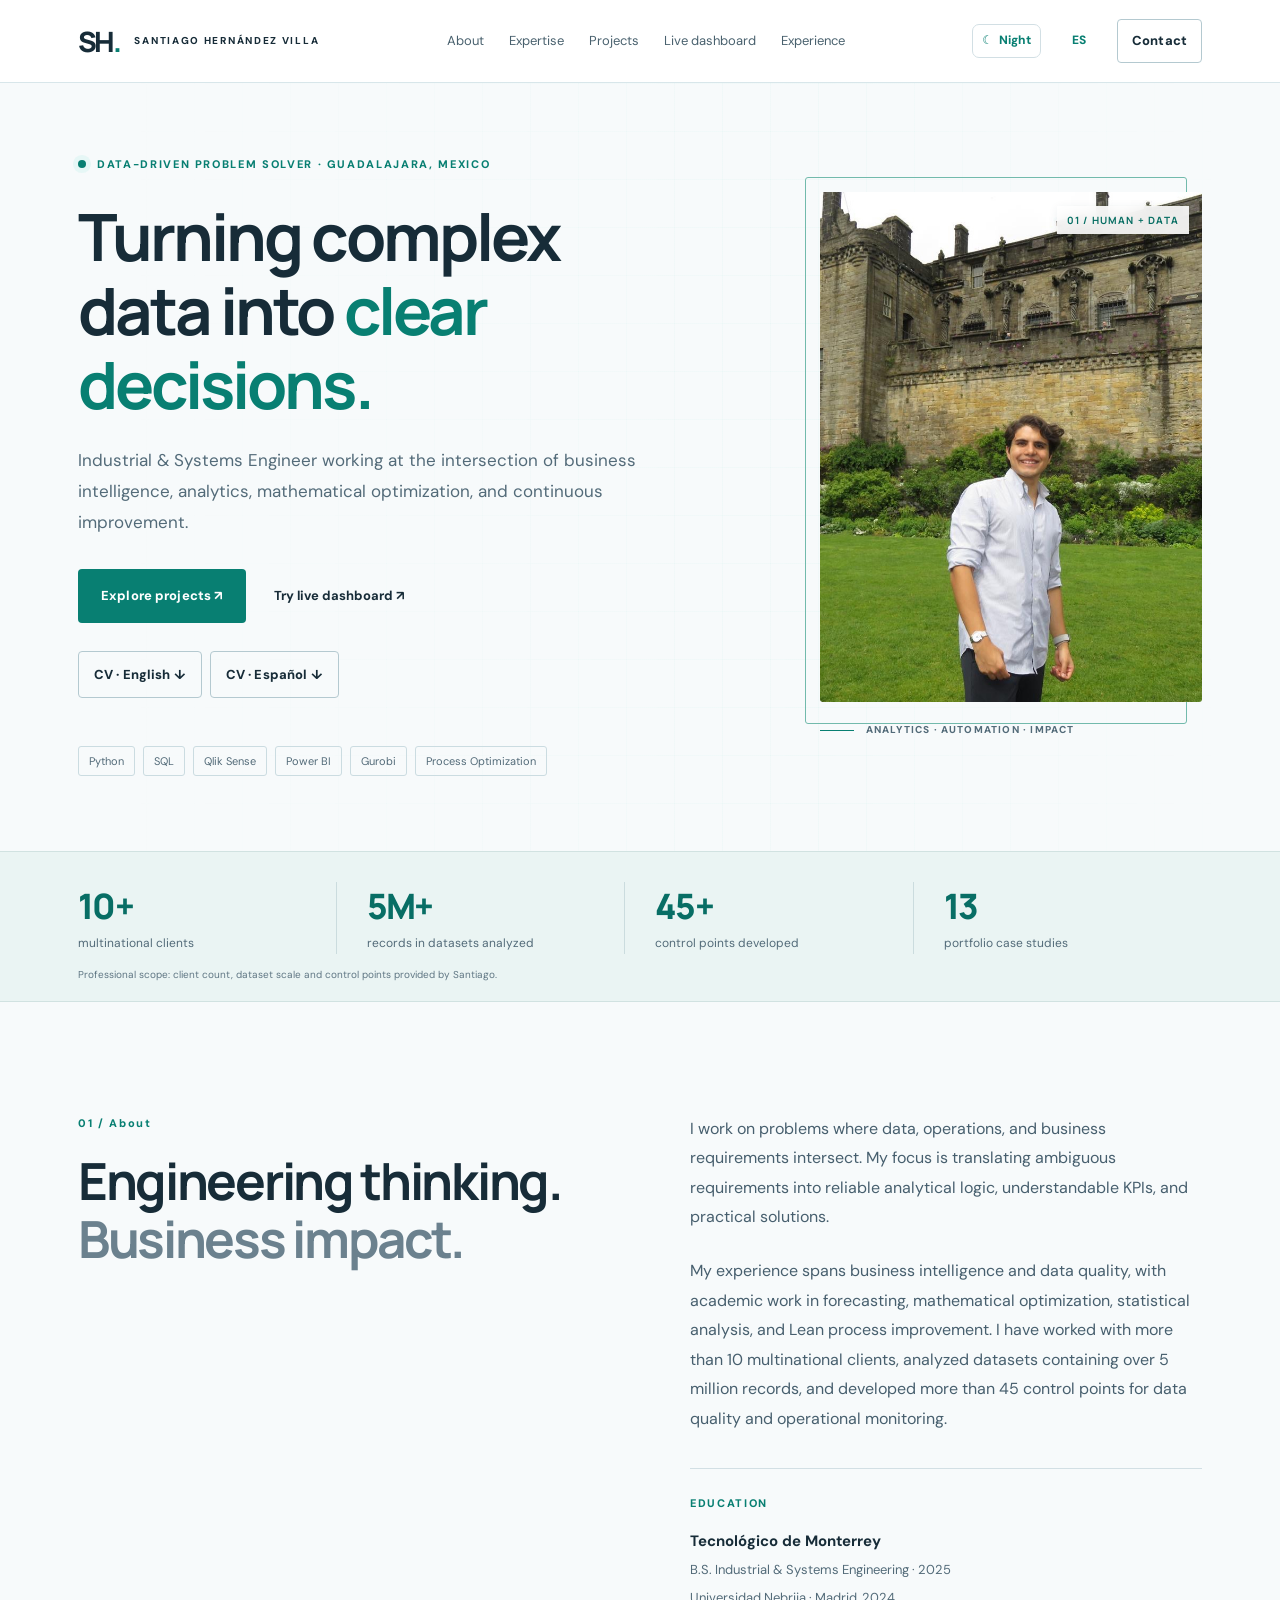
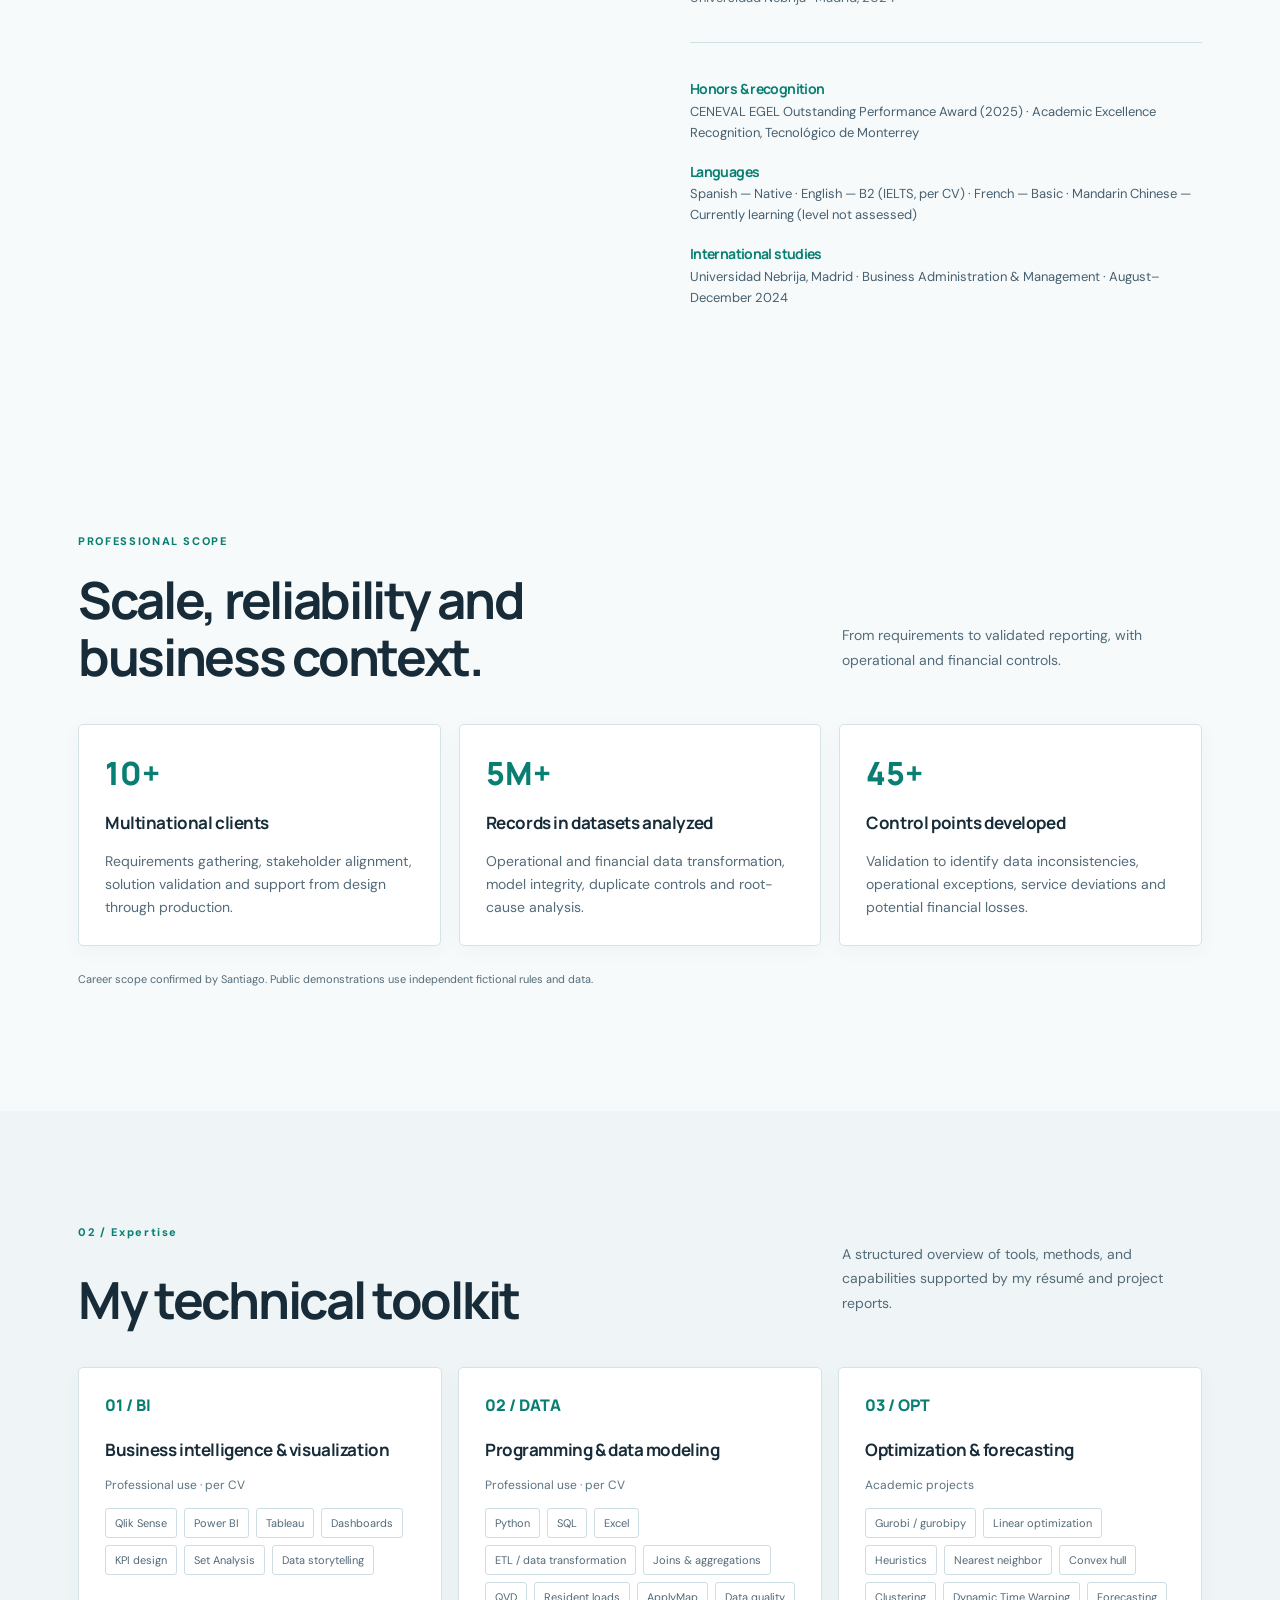
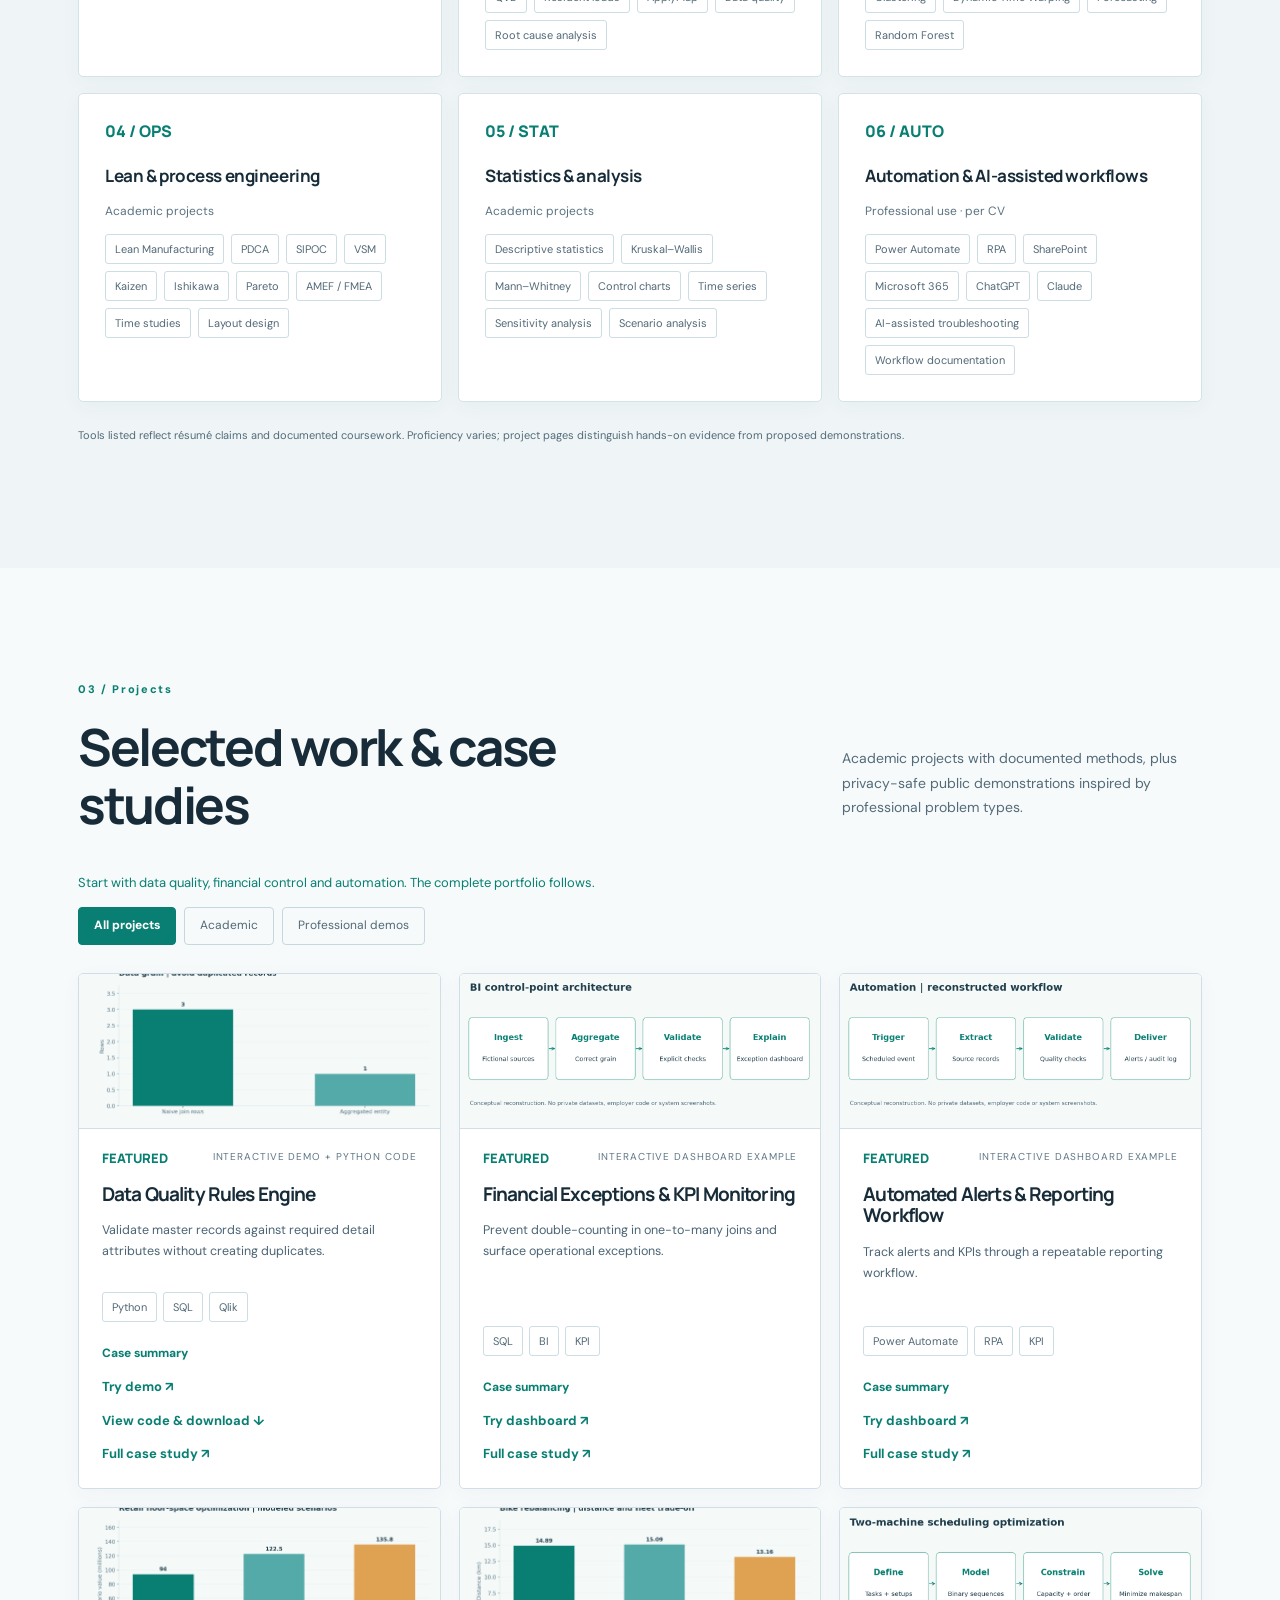
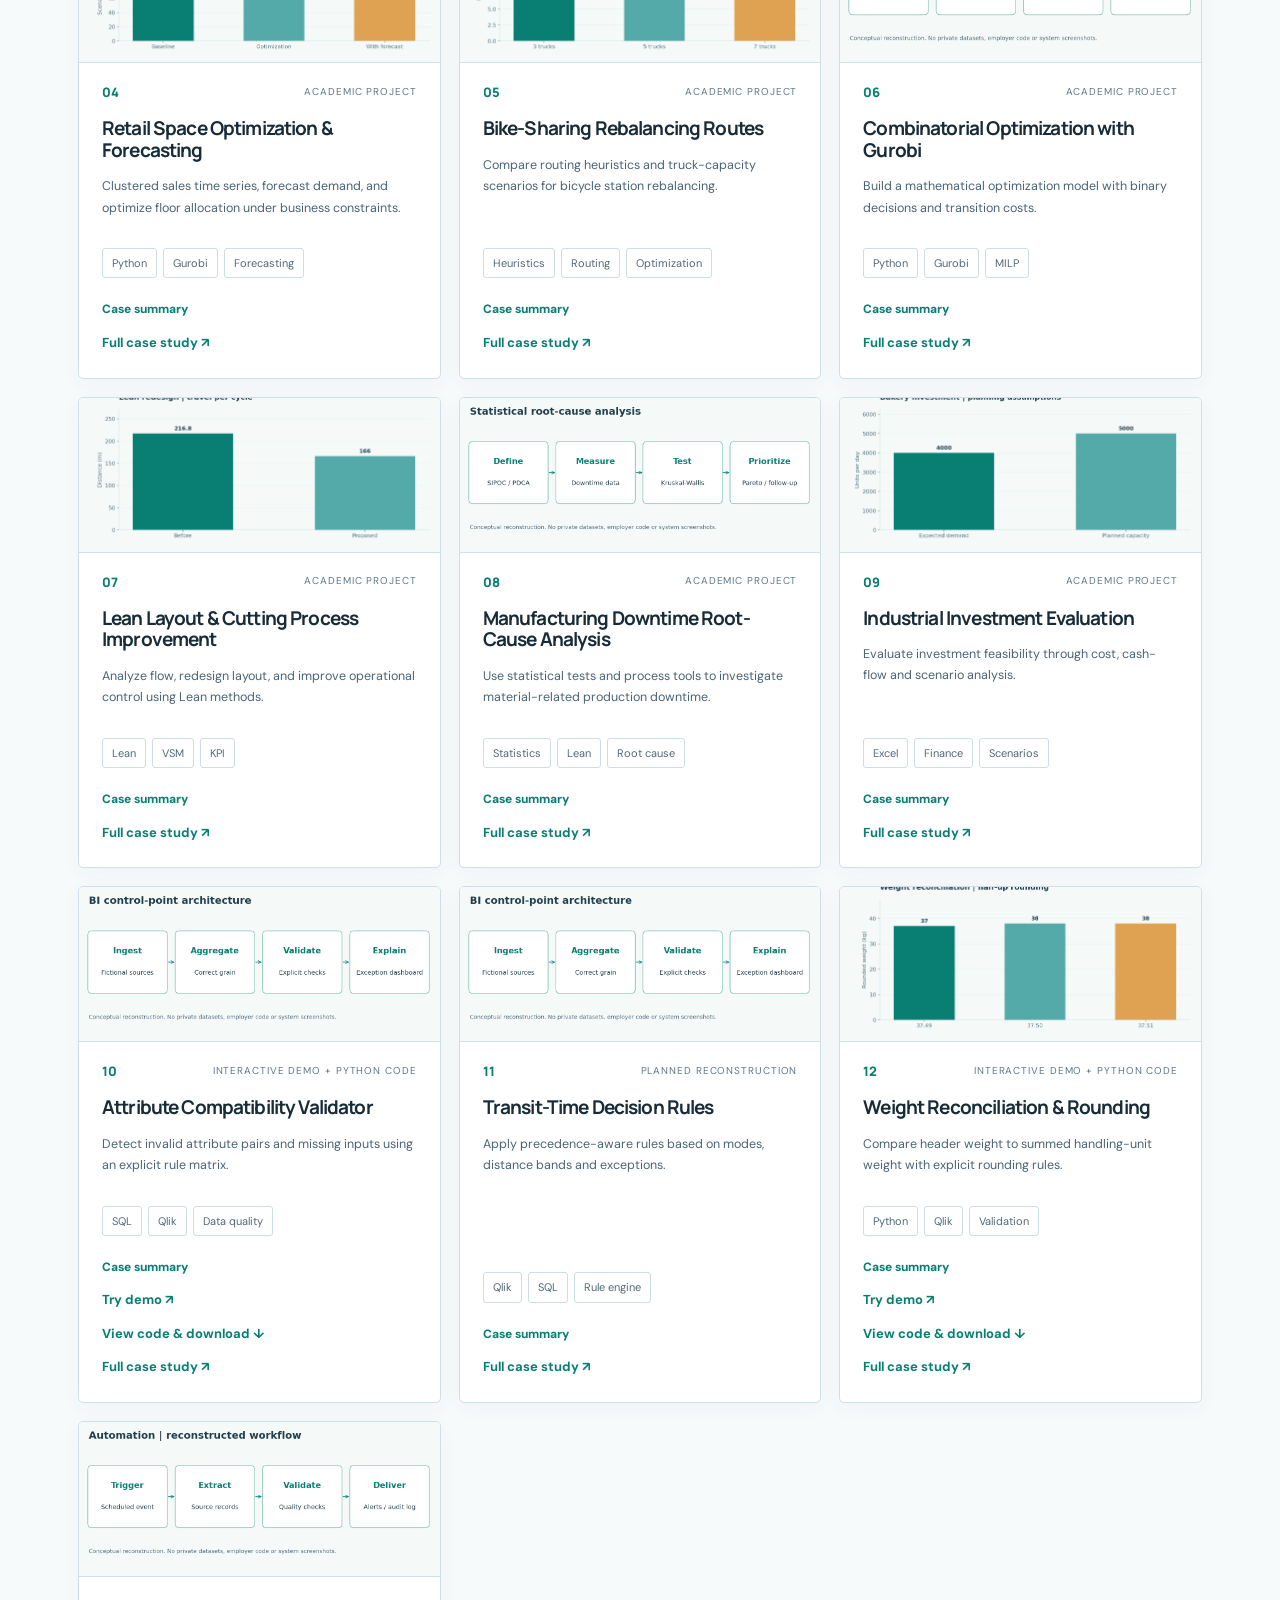
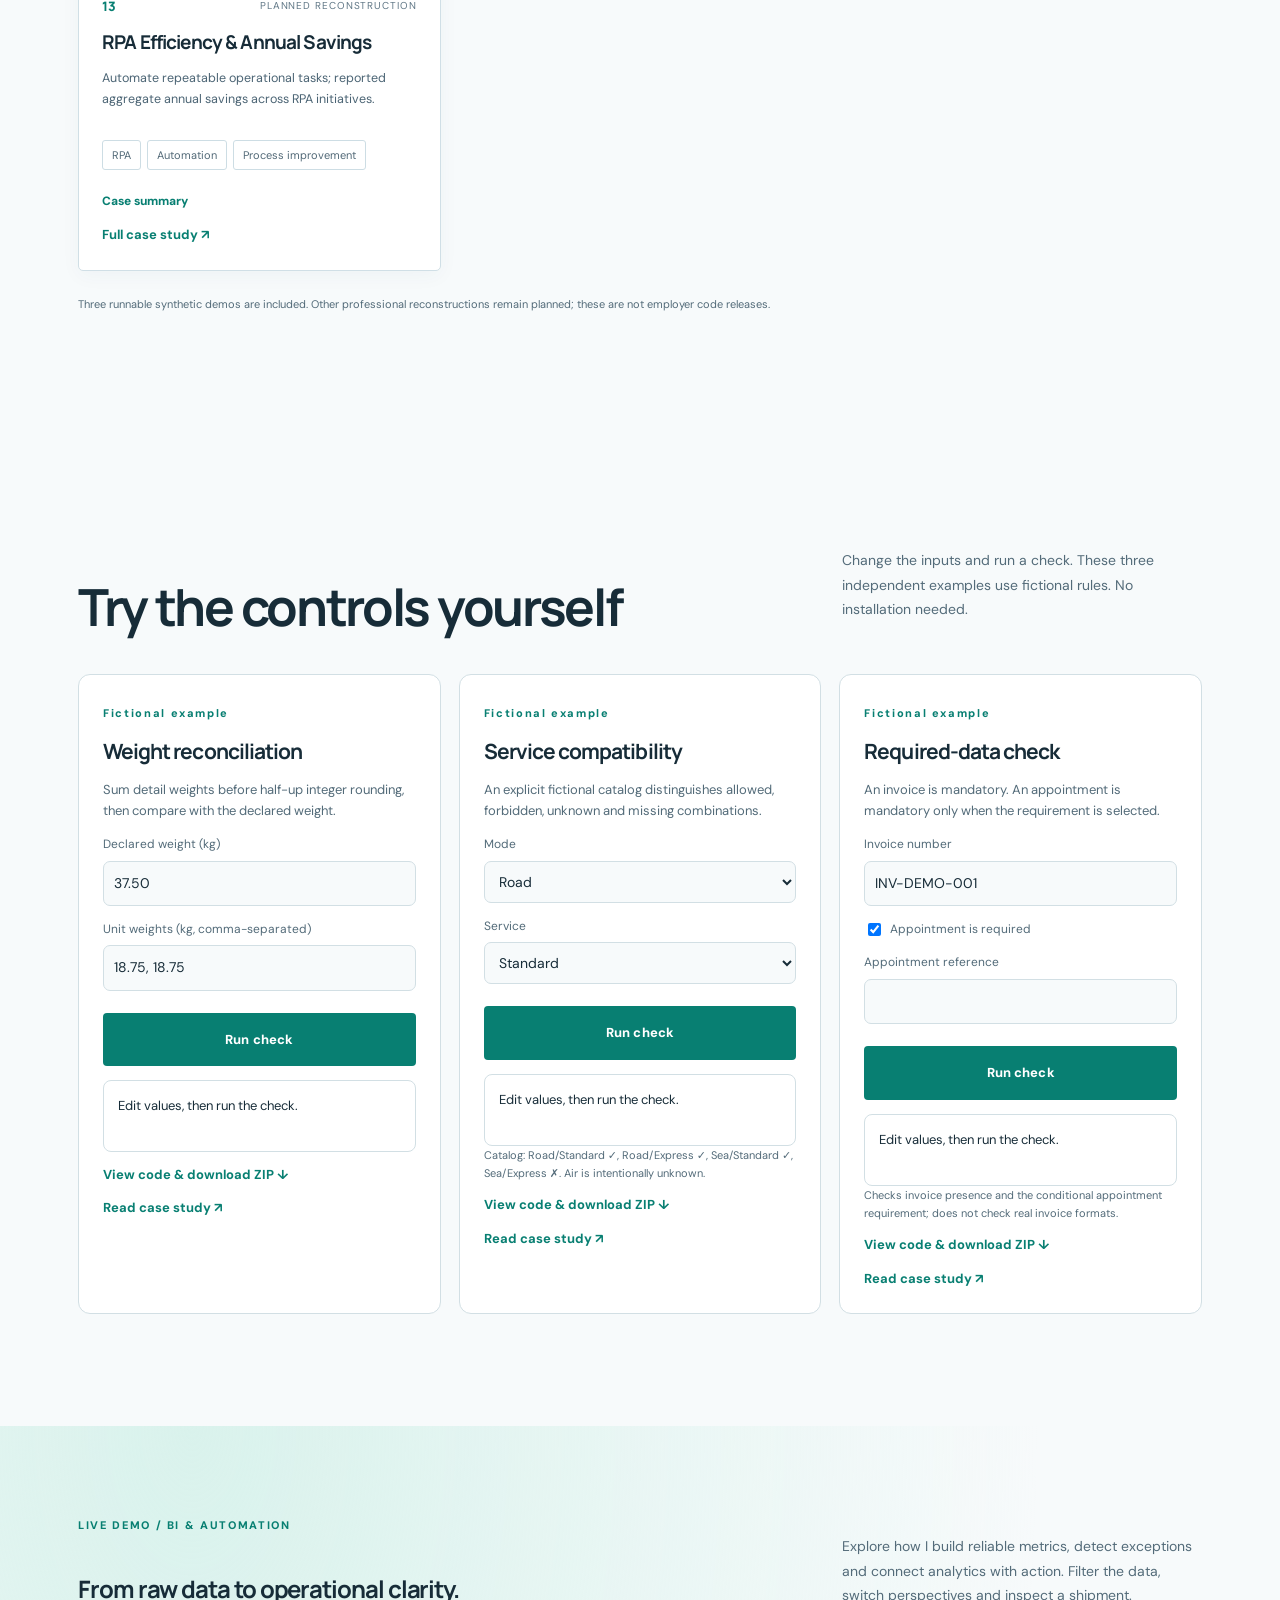
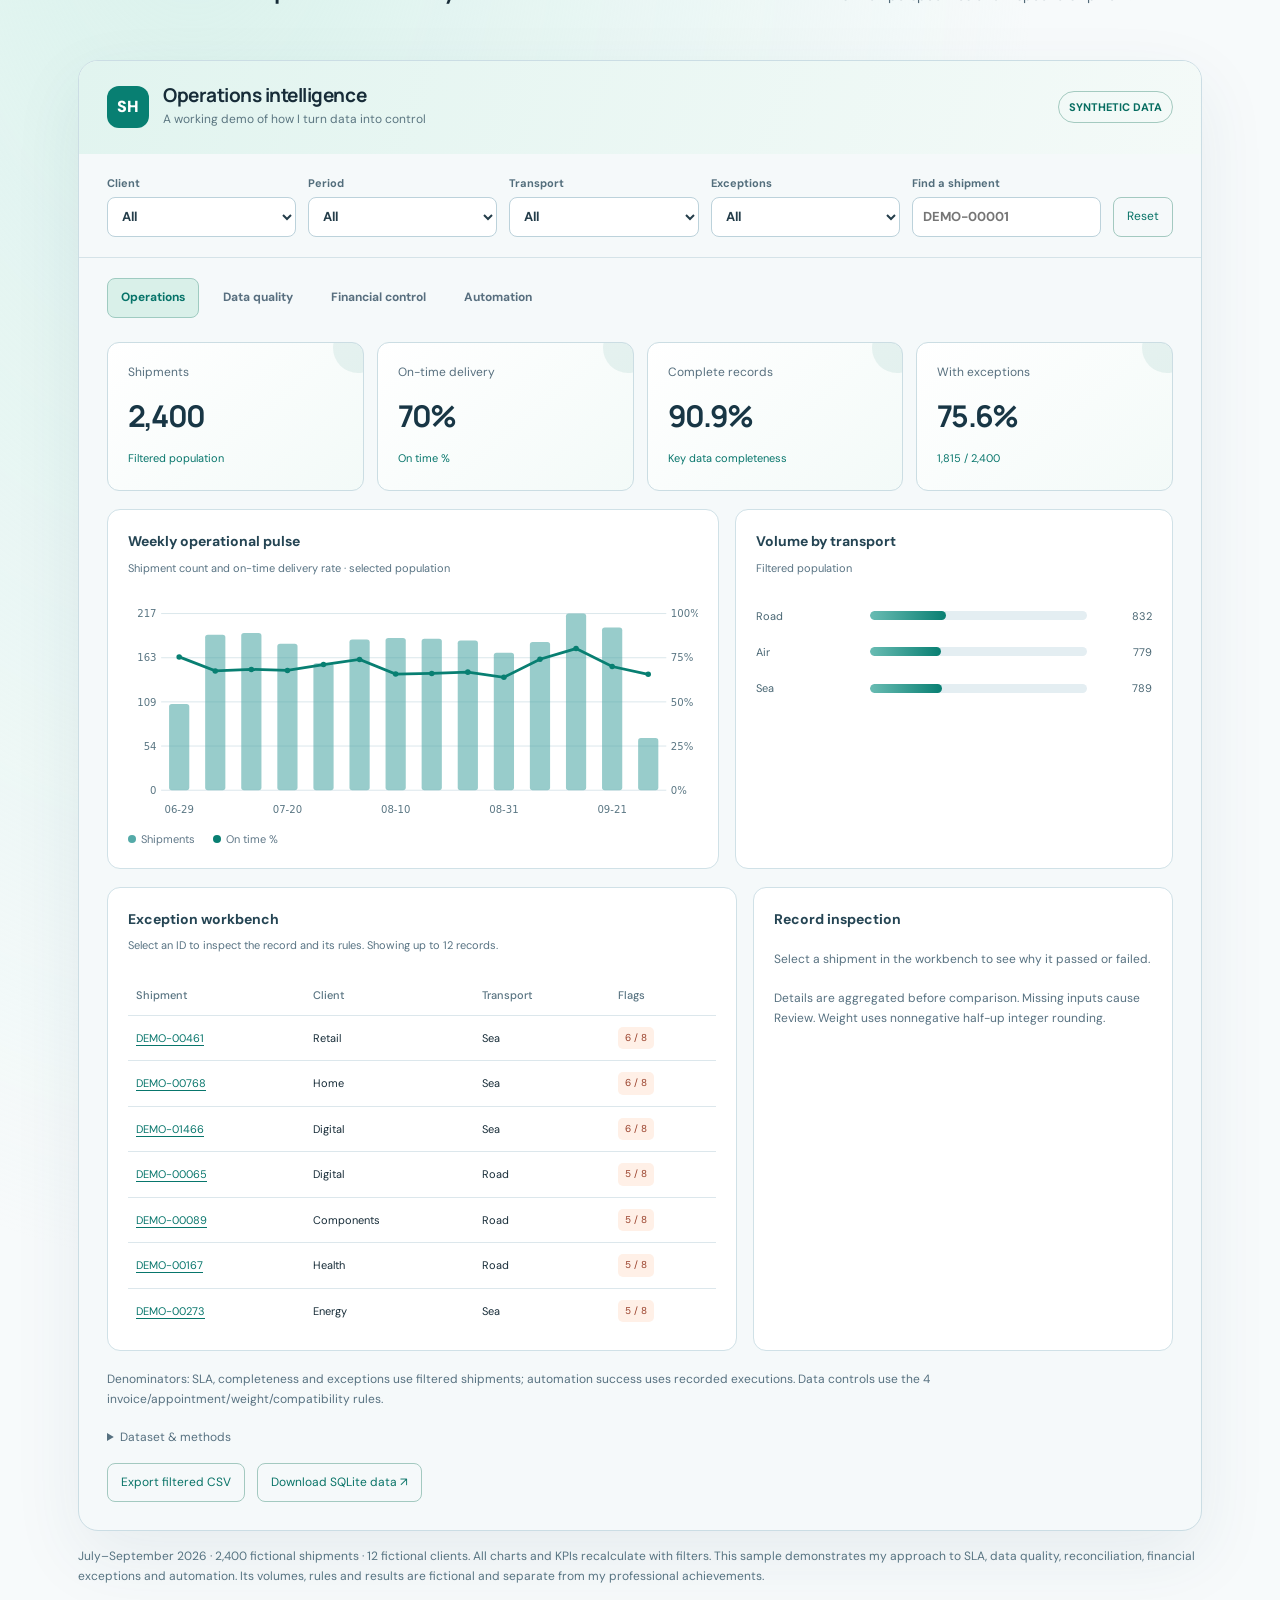
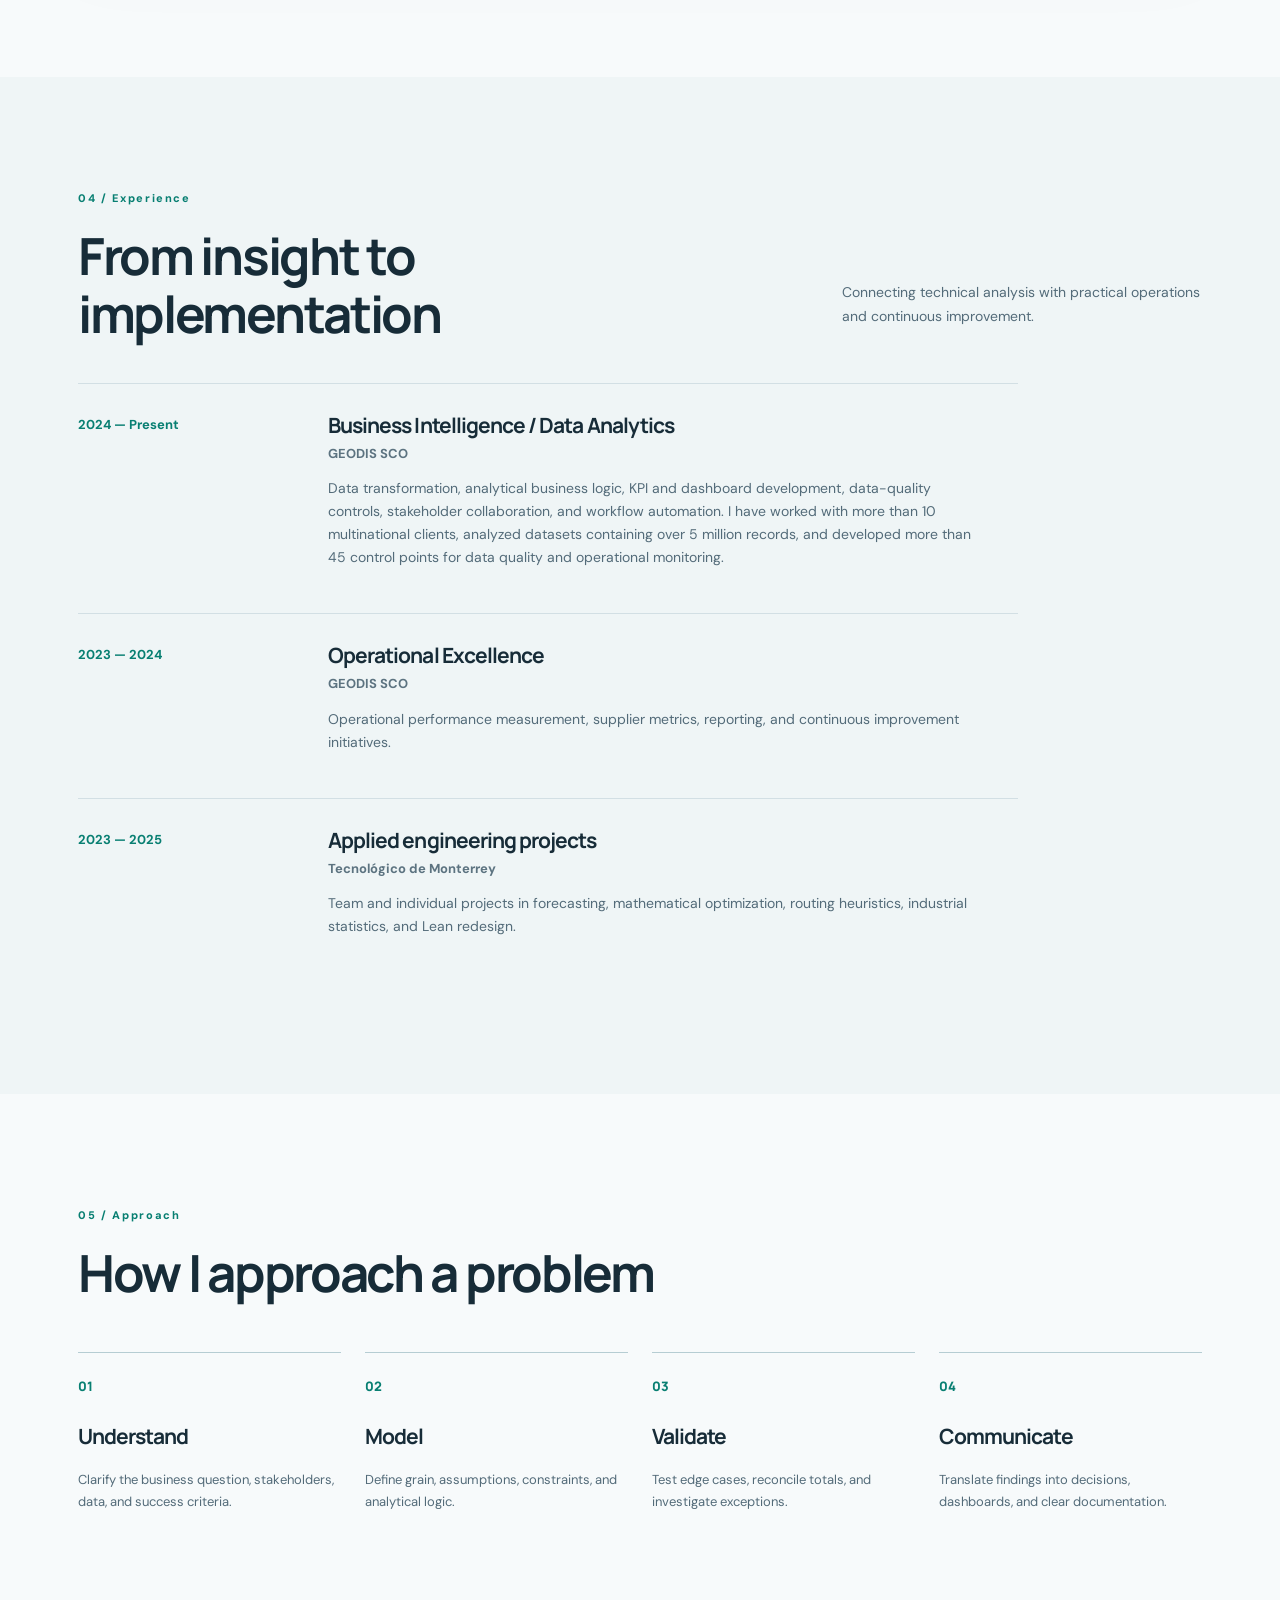
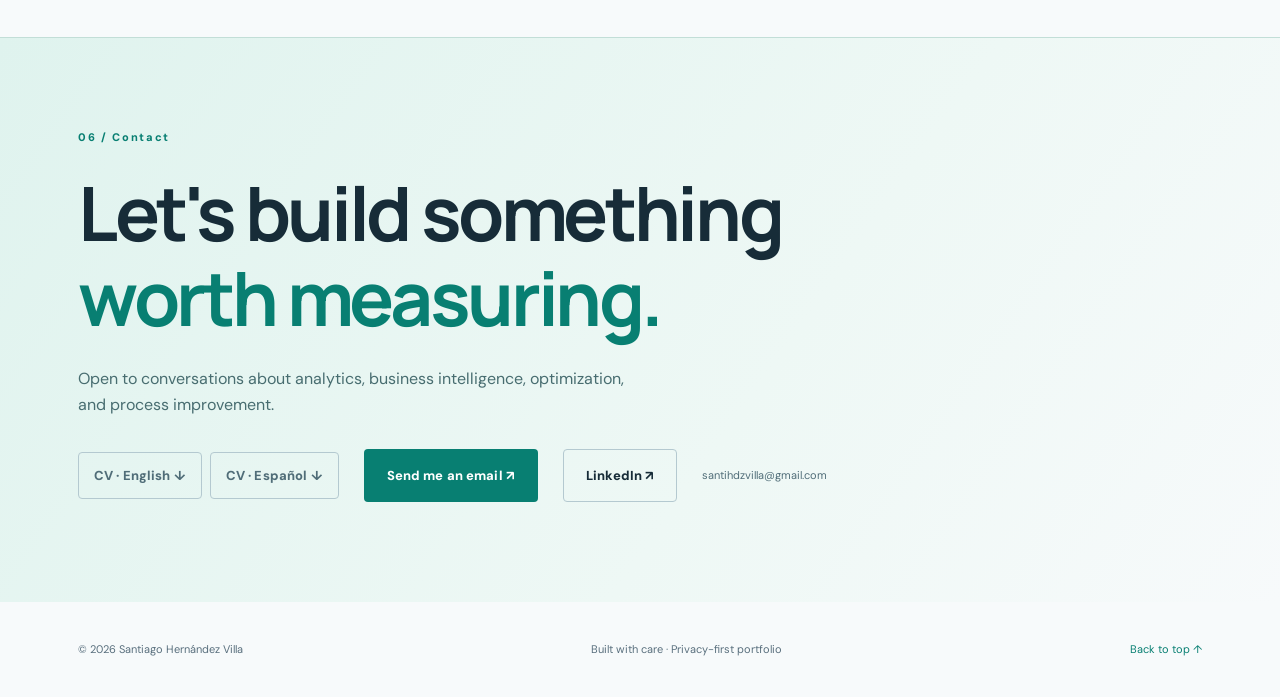
==== index.html @ d15f8f4b "Add files via upload" ====
<!doctype html>
<html lang="en">
<head>
  <meta charset="utf-8" />
  <meta name="viewport" content="width=device-width, initial-scale=1" />
  <meta name="description" content="Santiago Hernández Villa — Business Intelligence, Analytics, Optimization and Process Improvement. Selected projects and technical capabilities." />
  <meta name="theme-color" content="#f7fafb" />
  <title>Santiago Hernández Villa — Analytics & Optimization</title>
  <link rel="stylesheet" data-theme-sheet="day" href="styles.css" />
  <script defer src="case-studies.js"></script>
  <script defer src="script.js"></script><script defer src="demo-lab.js"></script>
  <link rel="stylesheet" data-theme-sheet="day" href="dashboard/dashboard.css">
  <script defer src="dashboard/data.js"></script>
  <script defer src="dashboard/dashboard.js"></script>
<link rel="stylesheet" data-theme-sheet="night" href="theme/night.css" disabled><link rel="stylesheet" data-theme-sheet="night" href="theme/dashboard-night.css" disabled><link rel="stylesheet" href="theme/theme.css"><script src="theme/theme.js"></script></head>
<body>
  <a class="skip" href="#main">Skip to content</a>
  <header class="topbar"><div class="container nav-inner">
    <a class="wordmark" href="#top" aria-label="Santiago Hernández Villa, home"><span class="monogram">SH<span class="accent">.</span></span><span class="wordmark-caption">SANTIAGO HERNÁNDEZ VILLA</span></a>
    <nav class="nav-links" aria-label="Main navigation"><a href="#about" data-i18n="navAbout">About</a><a href="#expertise" data-i18n="navExpertise">Expertise</a><a href="#projects" data-i18n="navProjects">Projects</a><a href="#dashboard" data-i18n="navDashboard">Live dashboard</a><a href="#experience" data-i18n="navExperience">Experience</a></nav>
    <div class="nav-actions"><button id="themeToggle" class="theme-btn" type="button" aria-label="Switch to night mode">☾ <span>Night</span></button><button id="langToggle" class="language-btn" type="button" aria-label="Switch language">ES</button><a class="btn btn-small btn-outline" href="#contact" data-i18n="navContact">Contact <span aria-hidden="true">↗</span></a></div>
  </div></header>
  <main id="main">
    <section id="top" class="hero container">
      <div class="hero-copy"><div class="eyebrow"><span class="live-dot"></span><span data-i18n="eyebrow">DATA-DRIVEN PROBLEM SOLVER · GUADALAJARA, MEXICO</span></div>
      <h1 data-i18n="heroTitle">Turning complex data into <em>clear decisions.</em></h1>
      <p class="hero-lede" data-i18n="heroDesc">Industrial & Systems Engineer working at the intersection of business intelligence, analytics, mathematical optimization, and continuous improvement.</p>
      <div class="hero-cta"><a href="#projects" class="btn btn-primary" data-i18n="viewProjects">Explore projects <span aria-hidden="true">↗</span></a><a href="#dashboard" class="text-link" data-i18n="tryDashboard">Try live dashboard ↗</a><span class="cv-options"><a id="cvDownload" href="assets/cv/Santiago_Hernandez_Villa_CV_EN.pdf" class="btn btn-outline" download hreflang="en">CV · English ↓</a><a id="cvDownloadEs" href="assets/cv/Santiago_Hernandez_Villa_CV_ES.pdf" class="btn btn-outline" download hreflang="es">CV · Español ↓</a></span></div>
      <div class="hero-keywords"><span>Python</span><span>SQL</span><span>Qlik Sense</span><span>Power BI</span><span>Gurobi</span><span>Process Optimization</span></div>
      </div>
      <div class="hero-photo-wrap"><div class="photo-outline"></div><img src="assets/santiago-portrait-web.jpg" alt="Original photograph of Santiago Hernández Villa in front of a historic stone castle" class="hero-photo" width="720" height="960" /><div class="photo-caption"><span class="caption-line"></span><span data-i18n="photoCaption">ANALYTICS · AUTOMATION · IMPACT</span></div></div>
    </section>
    <section class="metrics"><div class="container metrics-inner"><div><strong>10+</strong><span data-i18n="metricProjects">multinational clients</span></div><div><strong>5M+</strong><span data-i18n="metricPillars">records in datasets analyzed</span></div><div><strong>45+</strong><span data-i18n="metricRetail">control points developed</span></div><div><strong>13</strong><span data-i18n="metricLean">portfolio case studies</span></div></div><div class="container footnote" data-i18n="metricsNote">Professional scope: client count, dataset scale and control points provided by Santiago.</div></section>
    <section id="about" class="section container about-grid"><div><div class="section-kicker">01 / <span data-i18n="navAbout">About</span></div><h2 data-i18n="aboutTitle">Engineering thinking.<br><span class="muted">Business impact.</span></h2></div><div class="about-copy"><p data-i18n="aboutP1">I work on problems where data, operations, and business requirements intersect. My focus is translating ambiguous requirements into reliable analytical logic, understandable KPIs, and practical solutions.</p><p data-i18n="aboutP2">My experience spans business intelligence and data quality, with academic work in forecasting, mathematical optimization, statistical analysis, and Lean process improvement.</p><div class="education"><span class="eyebrow" data-i18n="educationLabel">EDUCATION</span><strong>Tecnológico de Monterrey</strong><span data-i18n="degree">B.S. Industrial & Systems Engineering · 2025</span><span>Universidad Nebrija · Madrid, 2024</span><div class="profile-extras"><h3 data-i18n="honorsHeading">Honors & recognition</h3><p data-i18n="honorsText">CENEVAL EGEL Outstanding Performance Award (2025) · Academic Excellence Recognition, Tecnológico de Monterrey</p><h3 data-i18n="languagesHeading">Languages</h3><p data-i18n="languagesText">Spanish — Native · English — B2 (IELTS, as listed on CV) · French — Basic · Mandarin Chinese — Currently learning (level not assessed)</p><h3 data-i18n="exchangeHeading">International studies</h3><p data-i18n="exchangeText">Universidad Nebrija, Madrid · Business Administration & Management · August–December 2024</p></div></div></div></section>
<section class="section container impact-section"><div class="section-kicker" data-i18n="impactKicker">PROFESSIONAL SCOPE</div><div class="section-heading"><h2 data-i18n="impactTitle">Scale, reliability and business context.</h2><p data-i18n="impactIntro">From requirements to validated reporting, with operational and financial controls.</p></div><div class="impact-grid"><article class="skill-card"><span class="skill-icon">10+</span><h3 data-i18n="impactClientsTitle">Multinational clients</h3><p data-i18n="impactClients">Requirements gathering, stakeholder alignment, solution validation and support from design through production.</p></article><article class="skill-card"><span class="skill-icon">5M+</span><h3 data-i18n="impactDataTitle">Records in datasets analyzed</h3><p data-i18n="impactData">Operational and financial data transformation, model integrity, duplicate controls and root-cause analysis.</p></article><article class="skill-card"><span class="skill-icon">45+</span><h3 data-i18n="impactRulesTitle">Control points developed</h3><p data-i18n="impactRules">Validation to identify data inconsistencies, operational exceptions, service deviations and potential financial losses.</p></article></div><p class="disclosure" data-i18n="impactScope">Career scope confirmed by Santiago. Public demonstrations use independent fictional rules and data.</p></section>
    <section id="expertise" class="section section-alt"><div class="container"><div class="section-kicker">02 / <span data-i18n="navExpertise">Expertise</span></div><div class="section-heading"><h2 data-i18n="expertiseTitle">My technical toolkit</h2><p data-i18n="expertiseIntro">A structured overview of tools, methods, and capabilities supported by my résumé and project reports.</p></div><div class="skills-grid" id="skillsGrid"></div><p class="disclosure" data-i18n="skillsDisclaimer">Tools listed reflect résumé claims and documented coursework. Proficiency varies; project pages distinguish hands-on evidence from proposed demonstrations.</p></div></section>
    <section id="projects" class="section container"><div class="section-kicker">03 / <span data-i18n="navProjects">Projects</span></div><div class="section-heading"><h2 data-i18n="projectsTitle">Selected work & case studies</h2><p data-i18n="projectsIntro">Academic projects with documented methods, plus privacy-safe public demonstrations inspired by professional problem types.</p></div><p class="featured-note" data-i18n="featuredNote">Start with data quality, financial control and automation. The complete portfolio follows.</p><div class="filters" id="filters" role="group" aria-label="Filter projects"></div><div class="projects-grid" id="projectsGrid"></div><p class="disclosure" data-i18n="projectDisclaimer">Professional case studies are planned synthetic-data reconstructions, not publicly released employer code or verified production deployments.</p></section>
<section id="demo-lab" class="section container"><div id="demoLab"></div></section><section id="dashboard" class="dashboard-section"><div class="container"><div class="section-kicker">LIVE DEMO / BI &amp; AUTOMATION</div><div class="section-heading"><h2 data-i18n="dashboardTitle">From raw data to operational clarity.</h2><p data-i18n="dashboardIntro">Explore the way I build reliable metrics, detect exceptions and connect analytics with action. Filter the data, switch perspectives and inspect a shipment.</p></div><div id="dashboardApp"></div><noscript>This interactive demo requires JavaScript. Fictional CSV and SQLite datasets are included in the dashboard folder.</noscript></div></section>
    <section id="experience" class="section section-alt"><div class="container"><div class="section-kicker">04 / <span data-i18n="navExperience">Experience</span></div><div class="section-heading"><h2 data-i18n="experienceTitle">From insight to implementation</h2><p data-i18n="experienceIntro">Connecting technical analysis with practical operations and continuous improvement.</p></div><div class="timeline"><article><div class="timeline-date">2024 — <span data-i18n="present">Present</span></div><div><h3>Business Intelligence / Data Analytics</h3><div class="timeline-org">GEODIS SCO</div><p data-i18n="expBI">Data transformation, analytical business logic, KPI and dashboard development, data-quality controls, stakeholder collaboration, and workflow automation. I have worked with more than 10 multinational clients, analyzed datasets containing over 5 million records, and developed more than 45 control points for data quality and operational monitoring.</p></div></article><article><div class="timeline-date">2023 — 2024</div><div><h3>Operational Excellence</h3><div class="timeline-org">GEODIS SCO</div><p data-i18n="expOE">Operational performance measurement, supplier metrics, reporting, and continuous improvement initiatives.</p></div></article><article><div class="timeline-date">2023 — 2025</div><div><h3 data-i18n="academicRole">Applied engineering projects</h3><div class="timeline-org">Tecnológico de Monterrey</div><p data-i18n="expAcademic">Team and individual projects in forecasting, mathematical optimization, routing heuristics, industrial statistics, and Lean redesign.</p></div></article></div></div></section>
    <section class="section container methodology"><div class="section-kicker">05 / <span data-i18n="approachLabel">Approach</span></div><h2 data-i18n="approachTitle">How I approach a problem</h2><div class="steps"><div><span>01</span><h3 data-i18n="step1Title">Understand</h3><p data-i18n="step1Desc">Clarify the business question, stakeholders, data, and success criteria.</p></div><div><span>02</span><h3 data-i18n="step2Title">Model</h3><p data-i18n="step2Desc">Define grain, assumptions, constraints, and analytical logic.</p></div><div><span>03</span><h3 data-i18n="step3Title">Validate</h3><p data-i18n="step3Desc">Test edge cases, reconcile totals, and investigate exceptions.</p></div><div><span>04</span><h3 data-i18n="step4Title">Communicate</h3><p data-i18n="step4Desc">Translate findings into decisions, dashboards, and clear documentation.</p></div></div></section>
    <section id="contact" class="contact-section"><div class="container contact-inner"><div class="section-kicker">06 / <span data-i18n="navContact">Contact</span></div><h2 data-i18n="contactTitle">Let's build something<br><em>worth measuring.</em></h2><p data-i18n="contactDesc">Open to conversations about analytics, business intelligence, optimization, and process improvement.</p><div class="contact-actions"><span class="cv-options"><a id="cvContact" href="assets/cv/Santiago_Hernandez_Villa_CV_EN.pdf" class="btn btn-outline" download hreflang="en">CV · English ↓</a><a id="cvContactEs" href="assets/cv/Santiago_Hernandez_Villa_CV_ES.pdf" class="btn btn-outline" download hreflang="es">CV · Español ↓</a></span><a id="emailLink" class="btn btn-primary" href="mailto:santihdzvilla@gmail.com" data-i18n="contactButton">Send me an email ↗</a><a class="btn btn-outline contact-linkedin" href="https://www.linkedin.com/in/santiago-hern%C3%A1ndez-villa-11787231b" target="_blank" rel="noopener noreferrer" aria-label="Visit Santiago Hernández Villa on LinkedIn">LinkedIn ↗</a><span class="contact-email">santihdzvilla@gmail.com</span></div></div></section>
  </main>
  <footer class="footer"><div class="container footer-inner"><span>© <span id="year"></span> Santiago Hernández Villa</span><span data-i18n="footerNote">Built with care · Privacy-first portfolio</span><a href="#top" data-i18n="backTop">Back to top ↑</a></div></footer>
  <dialog id="projectDialog" aria-labelledby="dialogTitle"><button type="button" class="dialog-close" id="dialogClose" aria-label="Close project details">×</button><div id="dialogBody"></div></dialog>
</body>
</html>
---- styles.css ----
@import url('https://fonts.googleapis.com/css2?family=DM+Sans:wght@400;500;600;700&family=Manrope:wght@400;500;600;700;800&display=swap');
:root{--bg:#f7fafb;--bg2:#eff5f6;--card:#ffffff;--text:#172c38;--muted:#536b79;--line:#d2dfe4;--accent:#087f72;--accent2:#d7f2e9;--ink:#ffffff;--width:1180px}*{box-sizing:border-box}html{scroll-behavior:smooth;scroll-padding-top:95px}body{margin:0;background:var(--bg);color:var(--text);font-family:'DM Sans',system-ui,sans-serif;line-height:1.65}h1,h2,h3,p{margin-top:0}h1,h2,h3{font-family:Manrope,system-ui,sans-serif;line-height:1.13;letter-spacing:-.045em}a{color:inherit;text-decoration:none}button{font:inherit;cursor:pointer}button:focus-visible,a:focus-visible{outline:3px solid var(--accent);outline-offset:4px}.container{max-width:var(--width);margin:0 auto;padding-left:28px;padding-right:28px}.skip{position:absolute;left:-9999px}.skip:focus{left:20px;top:20px;z-index:999;background:#fff;color:#111;padding:10px}.topbar{position:sticky;top:0;z-index:20;background:rgba(255,255,255,.94);backdrop-filter:blur(16px);border-bottom:1px solid rgba(28,70,80,.10)}.nav-inner{height:82px;display:flex;align-items:center;justify-content:space-between;gap:25px}.wordmark{display:flex;align-items:center;gap:15px;white-space:nowrap}.monogram{font:800 28px Manrope;letter-spacing:-.09em}.accent{color:var(--accent)}.wordmark-caption{font-size:10px;letter-spacing:.17em;font-weight:800}.nav-links,.nav-actions{display:flex;gap:25px;align-items:center}.nav-links a{font-size:13px;color:#49616e}.nav-links a:hover,.text-link:hover{color:var(--accent)}.language-btn{background:transparent;color:var(--accent);border:0;font-size:12px;font-weight:800}.btn{display:inline-flex;align-items:center;justify-content:center;gap:18px;padding:15px 22px;font-size:13px;font-weight:800;letter-spacing:.01em;border-radius:4px;transition:transform .2s,background .2s;border:1px solid transparent}.btn:hover{transform:translateY(-2px)}.btn-small{padding:10px 14px}.btn-outline{border-color:#b4c9d0}.btn-primary{background:var(--accent);color:var(--ink)}.btn-primary:hover{background:#096b61}.hero{display:grid;grid-template-columns:1.15fr .85fr;gap:65px;min-height:665px;align-items:center;padding-top:72px;padding-bottom:75px}.eyebrow,.section-kicker{font-size:11px;letter-spacing:.15em;font-weight:800;color:var(--accent)}.live-dot{display:inline-block;width:8px;height:8px;background:var(--accent);border-radius:50%;margin-right:11px;box-shadow:0 0 0 5px rgba(107,218,203,.12)}h1{font-size:clamp(45px,5.1vw,76px);max-width:760px;margin:27px 0 24px}h1 em,.contact-inner h2 em{color:var(--accent);font-style:normal}.hero-lede{font-size:17px;line-height:1.8;color:var(--muted);max-width:580px}.hero-cta{display:flex;align-items:center;gap:28px;margin-top:32px}.text-link{font-size:13px;font-weight:700}.hero-keywords{display:flex;flex-wrap:wrap;gap:8px;margin-top:48px}.hero-keywords span{border:1px solid #cbdce1;color:#536b79;padding:5px 10px;border-radius:3px;font-size:11px}.hero-photo-wrap{position:relative;max-width:410px;margin-left:auto}.hero-photo{width:100%;height:510px;object-fit:cover;object-position:center 31%;border-radius:3px;display:block;filter:saturate(.86)}.photo-outline{position:absolute;inset:-15px 15px 15px -15px;border:1px solid rgba(107,218,203,.5);border-radius:3px;z-index:-1}.photo-caption{display:flex;align-items:center;gap:12px;font-size:10px;letter-spacing:.12em;font-weight:800;color:var(--muted);margin-top:20px}.caption-line{width:34px;height:1px;background:var(--accent)}.metrics{background:#eaf4f3;border-top:1px solid #d1e2e1;border-bottom:1px solid #d1e2e1;padding:30px 0 17px}.metrics-inner{display:grid;grid-template-columns:repeat(4,1fr);gap:30px}.metrics-inner>div{display:flex;flex-direction:column;gap:4px;border-right:1px solid #cbdcde;padding-right:12px}.metrics-inner>div:last-child{border:0}.metrics strong{font:800 35px Manrope;letter-spacing:-.05em;color:#086e65}.metrics span{font-size:12px;color:var(--muted)}.footnote{font-size:10px;color:#5f7683;margin-top:13px}.section{padding-top:112px;padding-bottom:112px}.section-alt{background:var(--bg2)}.about-grid{display:grid;grid-template-columns:1fr 1fr;gap:100px}.section h2{font-size:clamp(34px,4vw,52px);margin:20px 0 0}.muted{color:#6b818e}.about-copy p{font-size:16px;color:#475f6e;line-height:1.85;margin-bottom:24px}.education{margin-top:35px;padding-top:25px;border-top:1px solid var(--line);display:flex;flex-direction:column;gap:6px}.education .eyebrow{margin-bottom:10px}.education strong{font-size:15px}.education>span:not(.eyebrow){font-size:13px;color:var(--muted)}.section-heading{display:flex;align-items:end;justify-content:space-between;gap:35px;margin-bottom:38px}.section-heading h2{max-width:620px}.section-heading p{max-width:360px;color:var(--muted);font-size:14px;line-height:1.75}.skills-grid{display:grid;grid-template-columns:repeat(3,1fr);gap:16px}.skill-card{padding:26px;background:#ffffff;border:1px solid #d5e2e7;border-radius:5px}.skill-icon{color:var(--accent);font:800 16px Manrope;margin-bottom:24px}.skill-card h3{font-size:17px;margin-bottom:17px;letter-spacing:-.025em}.skill-list{display:flex;flex-wrap:wrap;gap:7px}.skill-list span,.project-tags span{border:1px solid #cddde4;padding:5px 9px;font-size:11px;color:#526977;border-radius:3px}.disclosure{color:#536b79;font-size:11px;line-height:1.7;margin-top:24px}.filters{display:flex;gap:8px;flex-wrap:wrap;margin-bottom:28px}.filter-btn{background:transparent;color:#526977;border:1px solid #c5d8de;border-radius:4px;padding:8px 15px;font-size:12px}.filter-btn[aria-pressed="true"]{background:var(--accent);border-color:var(--accent);color:var(--ink);font-weight:800}.projects-grid{display:grid;grid-template-columns:repeat(3,1fr);gap:18px}.project-card{border:1px solid #d0dfe6;background:#ffffff;padding:25px;min-height:345px;display:flex;flex-direction:column;border-radius:5px;transition:border .2s,transform .2s}.project-card:hover{border-color:var(--accent);transform:translateY(-3px)}.project-top{display:flex;justify-content:space-between;gap:12px;align-items:center;margin-bottom:32px}.project-num{color:var(--accent);font:800 13px Manrope}.project-type{font-size:10px;text-transform:uppercase;letter-spacing:.09em;color:#607786}.project-card h3{font-size:21px;margin-bottom:15px}.project-card p{font-size:13px;line-height:1.7;color:#4b6474;flex:1}.project-tags{display:flex;flex-wrap:wrap;gap:6px;margin-top:17px}.project-open{margin-top:22px;padding:0;border:0;background:transparent;color:var(--accent);text-align:left;font-size:12px;font-weight:800}.timeline{max-width:940px;margin-top:40px}.timeline article{display:grid;grid-template-columns:220px 1fr;gap:30px;padding:30px 0;border-top:1px solid var(--line)}.timeline-date{font-size:13px;color:var(--accent);font-weight:700}.timeline h3{font-size:21px;margin-bottom:5px}.timeline-org{color:#5c7380;font-size:13px;font-weight:700;margin-bottom:13px}.timeline p{color:var(--muted);font-size:14px;max-width:650px}.steps{display:grid;grid-template-columns:repeat(4,1fr);gap:24px;margin-top:50px}.steps>div{border-top:1px solid #b6cdd3;padding-top:20px}.steps span{color:var(--accent);font:800 13px Manrope}.steps h3{font-size:21px;margin-top:25px}.steps p{color:var(--muted);font-size:13px}.contact-section{background:linear-gradient(125deg,#dff3ee,#eef8f5 60%,#f7fafb);border-top:1px solid #c2ded7}.contact-inner{padding-top:90px;padding-bottom:100px}.contact-inner h2{font-size:clamp(43px,6vw,75px);margin:25px 0}.contact-inner p{color:#486d70;max-width:560px}.contact-actions{display:flex;gap:25px;align-items:center;flex-wrap:wrap;margin-top:30px}.contact-actions>span{font-size:11px;color:#506d78;max-width:280px}.footer-inner{min-height:95px;display:flex;justify-content:space-between;gap:20px;align-items:center;color:#596f7d;font-size:11px}.footer a{color:var(--accent)}dialog{width:min(660px,calc(100% - 30px));max-height:88vh;overflow:auto;border:1px solid #c6dce3;background:#ffffff;color:var(--text);border-radius:8px;padding:40px;box-shadow:0 20px 100px rgba(24,62,76,.18)}dialog::backdrop{background:rgba(27,51,65,.35);backdrop-filter:blur(5px)}.dialog-close{position:absolute;right:18px;top:10px;background:transparent;color:var(--text);border:0;font-size:30px}.dialog-label{color:var(--accent);font-size:11px;text-transform:uppercase;letter-spacing:.14em}.dialog-title{font-size:30px;margin:17px 0}.dialog-body-text{color:#4c6574;font-size:14px;line-height:1.85}.dialog-section{margin-top:24px;border-top:1px solid #d3e0e5;padding-top:18px}.dialog-section h4{margin:0 0 10px;font-size:13px;color:var(--accent)}.dialog-section p{font-size:13px;color:#4d6574}.dialog-list{margin:0;padding-left:18px;color:#526977;font-size:13px}.dialog-list li{margin:6px 0}@media(max-width:1050px){.nav-links{gap:14px}.wordmark-caption{display:none}.hero{gap:38px}.projects-grid{grid-template-columns:repeat(2,1fr)}}@media(max-width:750px){.nav-inner{height:68px}.nav-links{display:none}.hero{grid-template-columns:1fr;gap:55px;padding-top:65px}.hero-photo-wrap{max-width:390px;width:88%;margin:0 auto}.hero-photo{height:420px}.hero-keywords{margin-top:34px}.metrics-inner{grid-template-columns:repeat(2,1fr);gap:20px}.metrics-inner>div:nth-child(2){border:0}.about-grid{grid-template-columns:1fr;gap:35px}.section{padding-top:80px;padding-bottom:80px}.section-heading{display:block}.section-heading p{margin-top:22px}.skills-grid{grid-template-columns:repeat(2,1fr)}.steps{grid-template-columns:repeat(2,1fr)}.timeline article{grid-template-columns:1fr;gap:8px}.footer-inner{flex-wrap:wrap;padding-top:25px;padding-bottom:25px}}@media(max-width:520px){.container{padding-left:20px;padding-right:20px}.nav-actions{gap:10px}.wordmark-caption{display:none}.hero{padding-top:50px}.hero h1{font-size:45px}.hero-cta{align-items:flex-start;flex-direction:column;gap:18px}.hero-photo{height:400px}.skills-grid,.projects-grid{grid-template-columns:1fr}.metrics strong{font-size:28px}.metrics span{font-size:10px}.steps{grid-template-columns:1fr 1fr;gap:18px}.contact-inner h2{font-size:43px}dialog{padding:28px 22px}}

/* v1.1 — corporate + technical editorial accents, original photographic portrait */
.hero{position:relative;isolation:isolate}
.hero::before{content:"";position:absolute;inset:0;z-index:-1;pointer-events:none;background-image:linear-gradient(rgba(107,218,203,.045) 1px,transparent 1px),linear-gradient(90deg,rgba(107,218,203,.045) 1px,transparent 1px);background-size:48px 48px;mask-image:linear-gradient(90deg,transparent 5%,#000 65%,transparent 100%)}
.hero-photo{object-position:center 36%;filter:none}
.hero-photo-wrap::after{content:"01 / HUMAN + DATA";position:absolute;right:13px;top:14px;background:rgba(255,255,255,.9);color:#076e63;padding:7px 10px;font:700 10px Manrope,system-ui,sans-serif;letter-spacing:.12em;backdrop-filter:blur(8px)}
.contact-linkedin{color:var(--text)}
.contact-email{font-size:12px;color:var(--muted);overflow-wrap:anywhere}
@media(max-width:750px){.hero::before{background-size:36px 36px}}

/* v2: case study gallery and academic profile */
.project-card{padding:0 23px 24px;overflow:hidden}.project-thumb{width:calc(100% + 46px);margin:0 -23px 20px;height:155px;object-fit:cover;object-position:center;background:#eef5f6;border-bottom:1px solid #d0e0e6}.project-top{margin-bottom:17px}.project-card h3{font-size:19px}.project-card p{font-size:12.5px}dialog{width:min(930px,calc(100% - 26px));max-height:92vh}.case-gallery{display:grid;grid-template-columns:repeat(auto-fit,minmax(240px,1fr));gap:12px;margin:23px 0}.case-gallery figure{margin:0;background:#ffffff;border:1px solid #d4e2e8;border-radius:5px;overflow:hidden}.case-gallery img{display:block;width:100%;height:auto;aspect-ratio:1.8;object-fit:contain}.case-gallery figcaption{font-size:10px;color:#5b7381;padding:8px 12px}.profile-extras{margin-top:28px;border-top:1px solid #d1e1e5;padding-top:18px}.profile-extras h3{font-size:14px;color:var(--accent);margin:20px 0 5px}.profile-extras p{font-size:13px;line-height:1.6;margin:0}.dialog-section p{line-height:1.8}.dialog-list li{line-height:1.75;margin-bottom:9px}@media(max-width:600px){.case-gallery{grid-template-columns:1fr}.project-thumb{height:180px}}

.project-detail-link{display:inline-block;color:var(--accent,#087f72);margin-top:12px;font-weight:700;font-size:13px}.case-gallery img{max-width:100%;height:auto}a:focus-visible,button:focus-visible{outline:3px solid #087f72;outline-offset:4px}@media(prefers-reduced-motion:reduce){html{scroll-behavior:auto}*,*::before,*::after{animation:none!important;transition:none!important}}

.hero-cta{flex-wrap:wrap}

/* v2.4 light theme */
:root{color-scheme:light}.btn-primary{color:#fff}.filter-btn[aria-pressed="true"]{color:#fff}.skill-card,.project-card{box-shadow:0 5px 20px rgba(37,75,90,.04)}.topbar{border-bottom-color:#d8e6ea}.hero-photo-wrap::after{box-shadow:0 2px 10px rgba(20,65,75,.08)}.skill-evidence{color:#5b7381;font-size:12px}.photo-outline{border-color:#72baac}
---- dashboard/dashboard.css ----
.dashboard-section{background:radial-gradient(ellipse at 15% 0%,#d9f2ec 0,transparent 55%),var(--bg);padding:90px 0}.db-shell{border:1px solid #cbdde4;border-radius:20px;background:#f5f9fa;overflow:hidden;box-shadow:0 25px 70px #274b6014}.db-top{padding:24px 28px;display:flex;justify-content:space-between;gap:18px;align-items:center;background:linear-gradient(110deg,#e1f4ef,#f4faf8)}.db-brand{display:flex;gap:14px;align-items:center}.db-mark{width:42px;height:42px;display:grid;place-items:center;background:#087f72;color:#ffffff;font-weight:900;border-radius:12px}.db-brand h3{margin:0;font-size:19px;letter-spacing:-.025em}.db-brand p{margin:4px 0 0;color:#5b7681;font-size:12px}.db-badge{padding:6px 10px;border-radius:30px;font-size:11px;font-weight:700;border:1px solid #a4cac0;color:#076d61;white-space:nowrap}.db-controls{display:flex;flex-wrap:wrap;align-items:end;gap:12px;padding:20px 28px;border-bottom:1px solid #d5e3e8}.db-controls label{display:flex;flex-direction:column;font-size:11px;font-weight:700;color:#536e7c;gap:5px;flex:1;min-width:120px}.db-controls select,.db-controls input{font:inherit;font-size:13px;width:100%;height:40px;border:1px solid #bcd2db;border-radius:8px;color:#243d4a;background:#ffffff;padding:8px 10px}.db-controls button,.db-export{color:#087367;border:1px solid #a3c9c0;background:transparent;border-radius:8px;padding:9px 13px;font-size:12px}.db-tabs{display:flex;gap:10px;padding:20px 28px 0;flex-wrap:wrap}.db-tabs button{background:transparent;border:1px solid transparent;color:#586f7f;border-radius:8px;padding:9px 13px;font-size:12px;font-weight:700}.db-tabs button[aria-pressed=true]{background:#d9f0e9;color:#067369;border-color:#9fcbc1}.db-content{padding:24px 28px 28px}.db-kpis{display:grid;grid-template-columns:repeat(4,minmax(0,1fr));gap:13px}.db-kpi{background:linear-gradient(140deg,#ffffff,#f3faf8);border:1px solid #cbdde3;padding:20px;border-radius:12px;position:relative;overflow:hidden}.db-kpi:before{content:'';position:absolute;width:50px;height:50px;right:-20px;top:-20px;border-radius:50%;background:#087f7215}.db-kpi span{display:block;color:#576f7e;font-size:12px}.db-kpi strong{font-family:Manrope,system-ui;font-size:30px;letter-spacing:-.06em;display:block;margin:8px 0 4px;color:#183645}.db-kpi small{font-size:11px;color:#08766c}.db-chart-grid{display:grid;grid-template-columns:1.4fr 1fr;gap:16px;margin-top:18px}.db-panel{background:#ffffff;border:1px solid #d0e1e7;border-radius:13px;padding:20px;min-width:0}.db-panel h4{font-size:14px;margin:0 0 5px;color:#244453}.db-panel .db-sub{font-size:11px;color:#587383;margin:0 0 20px}.db-chart{width:100%;height:auto;display:block}.db-legend{display:flex;gap:18px;font-size:11px;color:#607888;margin-top:8px}.db-legend i{width:8px;height:8px;display:inline-block;background:#087f72;border-radius:50%;margin-right:5px}.db-bars{display:grid;gap:18px;padding:10px 0}.db-bar-row{display:grid;grid-template-columns:105px 1fr 56px;gap:9px;align-items:center;font-size:11px;color:#496673}.db-track{height:9px;border-radius:7px;background:#e4eef2;overflow:hidden}.db-track i{display:block;height:100%;background:linear-gradient(90deg,#69bcb3,#087f72);border-radius:7px}.db-bottom{display:grid;grid-template-columns:1.5fr 1fr;gap:16px;margin-top:18px}.db-table-wrap{overflow:auto;max-height:355px}.db-table{border-collapse:collapse;width:100%;font-size:11px;white-space:nowrap}.db-table th{text-align:left;color:#587381;font-weight:500;position:sticky;top:0;background:#ffffff}.db-table td,.db-table th{padding:11px 8px;border-bottom:1px solid #dce7ec}.db-record{border:0;background:transparent;color:#08766c;padding:0;font:inherit;text-decoration:underline;text-underline-offset:3px}.db-pill{display:inline-block;border-radius:5px;padding:3px 7px;background:#dff4ea;color:#076c56;font-size:10px}.db-pill.bad{color:#983e28;background:#fff0e7}.db-note{font-size:12px;line-height:1.7;color:#577180;margin-top:18px}.db-methods{display:flex;flex-wrap:wrap;gap:7px;margin-top:12px}.db-methods span{padding:5px 8px;border:1px solid #cbdee5;border-radius:6px;font-size:10px;color:#577381}.db-detail{display:grid;gap:10px;margin-top:16px}.db-check{display:flex;justify-content:space-between;gap:12px;border-bottom:1px solid #dbe7eb;padding-bottom:7px;color:#536f7e;font-size:11px}.db-detail-id{font:700 17px Manrope;color:#076c56;margin:12px 0}.db-empty{padding:40px 10px;color:#617d89;text-align:center}.db-actions{display:flex;gap:12px;align-items:center;margin-top:15px;flex-wrap:wrap}.db-disclaimer{color:#567381;font-size:12px;margin:16px 0 0}.db-chart text{font-family:system-ui;fill:#5b7784;font-size:11px}.db-controls select:focus-visible,.db-controls input:focus-visible{outline:3px solid #087f72;outline-offset:3px}@media(max-width:800px){.db-kpis{grid-template-columns:repeat(2,minmax(0,1fr))}.db-chart-grid,.db-bottom{grid-template-columns:1fr}.db-top{align-items:start}.db-content,.db-top,.db-controls{padding:18px}.db-tabs{padding:16px 18px 0}.db-brand h3{font-size:16px}.db-badge{white-space:normal;font-size:10px;max-width:95px}.db-kpi strong{font-size:25px}}@media(max-width:450px){.db-controls label{min-width:110px}.db-kpi{padding:14px}.db-bar-row{grid-template-columns:95px 1fr 43px}.db-top{gap:8px}.db-brand{gap:9px}.db-mark{width:32px;height:32px;flex-shrink:0}.dashboard-section .container{padding:0 15px}.db-panel{padding:15px}}

.db-kpi strong{font-size:clamp(22px,2.5vw,30px);overflow-wrap:anywhere}.db-bar-row>span:last-child{text-align:right}.db-controls button:hover,.db-export:hover{background:#d8f0e8}.db-tabs button:hover{color:#075f55}.db-table tbody tr:hover{background:#f0f8f5}
---- theme/night.css ----
@import url('https://fonts.googleapis.com/css2?family=DM+Sans:wght@400;500;600;700&family=Manrope:wght@400;500;600;700;800&display=swap');
:root{--bg:#0b1421;--bg2:#111e2d;--card:#172637;--text:#f2f6f8;--muted:#a6b5c1;--line:#304153;--accent:#6bdacb;--accent2:#b8f2e8;--ink:#082323;--width:1180px}*{box-sizing:border-box}html{scroll-behavior:smooth;scroll-padding-top:95px}body{margin:0;background:var(--bg);color:var(--text);font-family:'DM Sans',system-ui,sans-serif;line-height:1.65}h1,h2,h3,p{margin-top:0}h1,h2,h3{font-family:Manrope,system-ui,sans-serif;line-height:1.13;letter-spacing:-.045em}a{color:inherit;text-decoration:none}button{font:inherit;cursor:pointer}button:focus-visible,a:focus-visible{outline:3px solid var(--accent);outline-offset:4px}.container{max-width:var(--width);margin:0 auto;padding-left:28px;padding-right:28px}.skip{position:absolute;left:-9999px}.skip:focus{left:20px;top:20px;z-index:999;background:#fff;color:#111;padding:10px}.topbar{position:sticky;top:0;z-index:20;background:rgba(11,20,33,.92);backdrop-filter:blur(16px);border-bottom:1px solid rgba(255,255,255,.08)}.nav-inner{height:82px;display:flex;align-items:center;justify-content:space-between;gap:25px}.wordmark{display:flex;align-items:center;gap:15px;white-space:nowrap}.monogram{font:800 28px Manrope;letter-spacing:-.09em}.accent{color:var(--accent)}.wordmark-caption{font-size:10px;letter-spacing:.17em;font-weight:800}.nav-links,.nav-actions{display:flex;gap:25px;align-items:center}.nav-links a{font-size:13px;color:#c4d0d9}.nav-links a:hover,.text-link:hover{color:var(--accent)}.language-btn{background:transparent;color:var(--accent);border:0;font-size:12px;font-weight:800}.btn{display:inline-flex;align-items:center;justify-content:center;gap:18px;padding:15px 22px;font-size:13px;font-weight:800;letter-spacing:.01em;border-radius:4px;transition:transform .2s,background .2s;border:1px solid transparent}.btn:hover{transform:translateY(-2px)}.btn-small{padding:10px 14px}.btn-outline{border-color:#496071}.btn-primary{background:var(--accent);color:var(--ink)}.btn-primary:hover{background:#a0f4e8}.hero{display:grid;grid-template-columns:1.15fr .85fr;gap:65px;min-height:665px;align-items:center;padding-top:72px;padding-bottom:75px}.eyebrow,.section-kicker{font-size:11px;letter-spacing:.15em;font-weight:800;color:var(--accent)}.live-dot{display:inline-block;width:8px;height:8px;background:var(--accent);border-radius:50%;margin-right:11px;box-shadow:0 0 0 5px rgba(107,218,203,.12)}h1{font-size:clamp(45px,5.1vw,76px);max-width:760px;margin:27px 0 24px}h1 em,.contact-inner h2 em{color:var(--accent);font-style:normal}.hero-lede{font-size:17px;line-height:1.8;color:var(--muted);max-width:580px}.hero-cta{display:flex;align-items:center;gap:28px;margin-top:32px}.text-link{font-size:13px;font-weight:700}.hero-keywords{display:flex;flex-wrap:wrap;gap:8px;margin-top:48px}.hero-keywords span{border:1px solid #3b4e60;color:#afbfcc;padding:5px 10px;border-radius:3px;font-size:11px}.hero-photo-wrap{position:relative;max-width:410px;margin-left:auto}.hero-photo{width:100%;height:510px;object-fit:cover;object-position:center 31%;border-radius:3px;display:block;filter:saturate(.86)}.photo-outline{position:absolute;inset:-15px 15px 15px -15px;border:1px solid rgba(107,218,203,.5);border-radius:3px;z-index:-1}.photo-caption{display:flex;align-items:center;gap:12px;font-size:10px;letter-spacing:.12em;font-weight:800;color:var(--muted);margin-top:20px}.caption-line{width:34px;height:1px;background:var(--accent)}.metrics{background:#132335;border-top:1px solid #24384a;border-bottom:1px solid #24384a;padding:30px 0 17px}.metrics-inner{display:grid;grid-template-columns:repeat(4,1fr);gap:30px}.metrics-inner>div{display:flex;flex-direction:column;gap:4px;border-right:1px solid #344a5d;padding-right:12px}.metrics-inner>div:last-child{border:0}.metrics strong{font:800 35px Manrope;letter-spacing:-.05em;color:#e7fffa}.metrics span{font-size:12px;color:var(--muted)}.footnote{font-size:10px;color:#8294a2;margin-top:13px}.section{padding-top:112px;padding-bottom:112px}.section-alt{background:var(--bg2)}.about-grid{display:grid;grid-template-columns:1fr 1fr;gap:100px}.section h2{font-size:clamp(34px,4vw,52px);margin:20px 0 0}.muted{color:#8b9cae}.about-copy p{font-size:16px;color:#c0ced8;line-height:1.85;margin-bottom:24px}.education{margin-top:35px;padding-top:25px;border-top:1px solid var(--line);display:flex;flex-direction:column;gap:6px}.education .eyebrow{margin-bottom:10px}.education strong{font-size:15px}.education>span:not(.eyebrow){font-size:13px;color:var(--muted)}.section-heading{display:flex;align-items:end;justify-content:space-between;gap:35px;margin-bottom:38px}.section-heading h2{max-width:620px}.section-heading p{max-width:360px;color:var(--muted);font-size:14px;line-height:1.75}.skills-grid{display:grid;grid-template-columns:repeat(3,1fr);gap:16px}.skill-card{padding:26px;background:#172738;border:1px solid #2a4052;border-radius:5px}.skill-icon{color:var(--accent);font:800 16px Manrope;margin-bottom:24px}.skill-card h3{font-size:17px;margin-bottom:17px;letter-spacing:-.025em}.skill-list{display:flex;flex-wrap:wrap;gap:7px}.skill-list span,.project-tags span{border:1px solid #405466;padding:5px 9px;font-size:11px;color:#b9cbd4;border-radius:3px}.disclosure{color:#8da1af;font-size:11px;line-height:1.7;margin-top:24px}.filters{display:flex;gap:8px;flex-wrap:wrap;margin-bottom:28px}.filter-btn{background:transparent;color:#a7bbc8;border:1px solid #3a5061;border-radius:4px;padding:8px 15px;font-size:12px}.filter-btn[aria-pressed="true"]{background:var(--accent);border-color:var(--accent);color:var(--ink);font-weight:800}.projects-grid{display:grid;grid-template-columns:repeat(3,1fr);gap:18px}.project-card{border:1px solid #314759;background:#122131;padding:25px;min-height:345px;display:flex;flex-direction:column;border-radius:5px;transition:border .2s,transform .2s}.project-card:hover{border-color:var(--accent);transform:translateY(-3px)}.project-top{display:flex;justify-content:space-between;gap:12px;align-items:center;margin-bottom:32px}.project-num{color:var(--accent);font:800 13px Manrope}.project-type{font-size:10px;text-transform:uppercase;letter-spacing:.09em;color:#98acba}.project-card h3{font-size:21px;margin-bottom:15px}.project-card p{font-size:13px;line-height:1.7;color:#b0c0cd;flex:1}.project-tags{display:flex;flex-wrap:wrap;gap:6px;margin-top:17px}.project-open{margin-top:22px;padding:0;border:0;background:transparent;color:var(--accent);text-align:left;font-size:12px;font-weight:800}.timeline{max-width:940px;margin-top:40px}.timeline article{display:grid;grid-template-columns:220px 1fr;gap:30px;padding:30px 0;border-top:1px solid var(--line)}.timeline-date{font-size:13px;color:var(--accent);font-weight:700}.timeline h3{font-size:21px;margin-bottom:5px}.timeline-org{color:#a9bac7;font-size:13px;font-weight:700;margin-bottom:13px}.timeline p{color:var(--muted);font-size:14px;max-width:650px}.steps{display:grid;grid-template-columns:repeat(4,1fr);gap:24px;margin-top:50px}.steps>div{border-top:1px solid #46606e;padding-top:20px}.steps span{color:var(--accent);font:800 13px Manrope}.steps h3{font-size:21px;margin-top:25px}.steps p{color:var(--muted);font-size:13px}.contact-section{background:linear-gradient(125deg,#1b3943,#0c2331 60%,#0b1421);border-top:1px solid #33575b}.contact-inner{padding-top:90px;padding-bottom:100px}.contact-inner h2{font-size:clamp(43px,6vw,75px);margin:25px 0}.contact-inner p{color:#b8d0d3;max-width:560px}.contact-actions{display:flex;gap:25px;align-items:center;flex-wrap:wrap;margin-top:30px}.contact-actions>span{font-size:11px;color:#a4c2c7;max-width:280px}.footer-inner{min-height:95px;display:flex;justify-content:space-between;gap:20px;align-items:center;color:#8da1b1;font-size:11px}.footer a{color:var(--accent)}dialog{width:min(660px,calc(100% - 30px));max-height:88vh;overflow:auto;border:1px solid #4c6c7a;background:#142435;color:var(--text);border-radius:8px;padding:40px;box-shadow:0 20px 100px #000a}dialog::backdrop{background:rgba(1,7,15,.8);backdrop-filter:blur(5px)}.dialog-close{position:absolute;right:18px;top:10px;background:transparent;color:var(--text);border:0;font-size:30px}.dialog-label{color:var(--accent);font-size:11px;text-transform:uppercase;letter-spacing:.14em}.dialog-title{font-size:30px;margin:17px 0}.dialog-body-text{color:#bbccd6;font-size:14px;line-height:1.85}.dialog-section{margin-top:24px;border-top:1px solid #34495b;padding-top:18px}.dialog-section h4{margin:0 0 10px;font-size:13px;color:var(--accent)}.dialog-section p{font-size:13px;color:#bccbd6}.dialog-list{margin:0;padding-left:18px;color:#b9cbd4;font-size:13px}.dialog-list li{margin:6px 0}@media(max-width:1050px){.nav-links{gap:14px}.wordmark-caption{display:none}.hero{gap:38px}.projects-grid{grid-template-columns:repeat(2,1fr)}}@media(max-width:750px){.nav-inner{height:68px}.nav-links{display:none}.hero{grid-template-columns:1fr;gap:55px;padding-top:65px}.hero-photo-wrap{max-width:390px;width:88%;margin:0 auto}.hero-photo{height:420px}.hero-keywords{margin-top:34px}.metrics-inner{grid-template-columns:repeat(2,1fr);gap:20px}.metrics-inner>div:nth-child(2){border:0}.about-grid{grid-template-columns:1fr;gap:35px}.section{padding-top:80px;padding-bottom:80px}.section-heading{display:block}.section-heading p{margin-top:22px}.skills-grid{grid-template-columns:repeat(2,1fr)}.steps{grid-template-columns:repeat(2,1fr)}.timeline article{grid-template-columns:1fr;gap:8px}.footer-inner{flex-wrap:wrap;padding-top:25px;padding-bottom:25px}}@media(max-width:520px){.container{padding-left:20px;padding-right:20px}.nav-actions{gap:10px}.wordmark-caption{display:none}.hero{padding-top:50px}.hero h1{font-size:45px}.hero-cta{align-items:flex-start;flex-direction:column;gap:18px}.hero-photo{height:400px}.skills-grid,.projects-grid{grid-template-columns:1fr}.metrics strong{font-size:28px}.metrics span{font-size:10px}.steps{grid-template-columns:1fr 1fr;gap:18px}.contact-inner h2{font-size:43px}dialog{padding:28px 22px}}

/* v1.1 — corporate + technical editorial accents, original photographic portrait */
.hero{position:relative;isolation:isolate}
.hero::before{content:"";position:absolute;inset:0;z-index:-1;pointer-events:none;background-image:linear-gradient(rgba(107,218,203,.045) 1px,transparent 1px),linear-gradient(90deg,rgba(107,218,203,.045) 1px,transparent 1px);background-size:48px 48px;mask-image:linear-gradient(90deg,transparent 5%,#000 65%,transparent 100%)}
.hero-photo{object-position:center 36%;filter:none}
.hero-photo-wrap::after{content:"01 / HUMAN + DATA";position:absolute;right:13px;top:14px;background:rgba(11,20,33,.82);color:#c5fff3;padding:7px 10px;font:700 10px Manrope,system-ui,sans-serif;letter-spacing:.12em;backdrop-filter:blur(8px)}
.contact-linkedin{color:var(--text)}
.contact-email{font-size:12px;color:var(--muted);overflow-wrap:anywhere}
@media(max-width:750px){.hero::before{background-size:36px 36px}}

/* v2: case study gallery and academic profile */
.project-card{padding:0 23px 24px;overflow:hidden}.project-thumb{width:calc(100% + 46px);margin:0 -23px 20px;height:155px;object-fit:cover;object-position:center;background:#142639;border-bottom:1px solid #355062}.project-top{margin-bottom:17px}.project-card h3{font-size:19px}.project-card p{font-size:12.5px}dialog{width:min(930px,calc(100% - 26px));max-height:92vh}.case-gallery{display:grid;grid-template-columns:repeat(auto-fit,minmax(240px,1fr));gap:12px;margin:23px 0}.case-gallery figure{margin:0;background:#0b1928;border:1px solid #2e4658;border-radius:5px;overflow:hidden}.case-gallery img{display:block;width:100%;height:auto;aspect-ratio:1.8;object-fit:contain}.case-gallery figcaption{font-size:10px;color:#94aab9;padding:8px 12px}.profile-extras{margin-top:28px;border-top:1px solid #385063;padding-top:18px}.profile-extras h3{font-size:14px;color:var(--accent);margin:20px 0 5px}.profile-extras p{font-size:13px;line-height:1.6;margin:0}.dialog-section p{line-height:1.8}.dialog-list li{line-height:1.75;margin-bottom:9px}@media(max-width:600px){.case-gallery{grid-template-columns:1fr}.project-thumb{height:180px}}

.project-detail-link{display:inline-block;color:var(--accent,#65d4c4);margin-top:12px;font-weight:700;font-size:13px}.case-gallery img{max-width:100%;height:auto}a:focus-visible,button:focus-visible{outline:3px solid #65d4c4;outline-offset:4px}@media(prefers-reduced-motion:reduce){html{scroll-behavior:auto}*,*::before,*::after{animation:none!important;transition:none!important}}

.hero-cta{flex-wrap:wrap}
---- theme/dashboard-night.css ----
.dashboard-section{background:radial-gradient(ellipse at 15% 0%,#163e45 0,transparent 55%),var(--bg);padding:90px 0}.db-shell{border:1px solid #345263;border-radius:20px;background:#101d2b;overflow:hidden;box-shadow:0 25px 70px #0005}.db-top{padding:24px 28px;display:flex;justify-content:space-between;gap:18px;align-items:center;background:linear-gradient(110deg,#1b3545,#112333)}.db-brand{display:flex;gap:14px;align-items:center}.db-mark{width:42px;height:42px;display:grid;place-items:center;background:#6bdacb;color:#062e32;font-weight:900;border-radius:12px}.db-brand h3{margin:0;font-size:19px;letter-spacing:-.025em}.db-brand p{margin:4px 0 0;color:#a6bdc9;font-size:12px}.db-badge{padding:6px 10px;border-radius:30px;font-size:11px;font-weight:700;border:1px solid #5c777c;color:#a2f1dd;white-space:nowrap}.db-controls{display:flex;flex-wrap:wrap;align-items:end;gap:12px;padding:20px 28px;border-bottom:1px solid #304153}.db-controls label{display:flex;flex-direction:column;font-size:11px;font-weight:700;color:#a6bec9;gap:5px;flex:1;min-width:120px}.db-controls select,.db-controls input{font:inherit;font-size:13px;width:100%;height:40px;border:1px solid #3b5364;border-radius:8px;color:#edf5fa;background:#172b3a;padding:8px 10px}.db-controls button,.db-export{color:#a4eee0;border:1px solid #476369;background:transparent;border-radius:8px;padding:9px 13px;font-size:12px}.db-tabs{display:flex;gap:10px;padding:20px 28px 0;flex-wrap:wrap}.db-tabs button{background:transparent;border:1px solid transparent;color:#9bb0c1;border-radius:8px;padding:9px 13px;font-size:12px;font-weight:700}.db-tabs button[aria-pressed=true]{background:#213e48;color:#92ecdb;border-color:#476970}.db-content{padding:24px 28px 28px}.db-kpis{display:grid;grid-template-columns:repeat(4,minmax(0,1fr));gap:13px}.db-kpi{background:linear-gradient(140deg,#203649,#172837);border:1px solid #334c60;padding:20px;border-radius:12px;position:relative;overflow:hidden}.db-kpi:before{content:'';position:absolute;width:50px;height:50px;right:-20px;top:-20px;border-radius:50%;background:#6bdacb22}.db-kpi span{display:block;color:#a7bdc9;font-size:12px}.db-kpi strong{font-family:Manrope,system-ui;font-size:30px;letter-spacing:-.06em;display:block;margin:8px 0 4px;color:#f3fbff}.db-kpi small{font-size:11px;color:#7cdcc9}.db-chart-grid{display:grid;grid-template-columns:1.4fr 1fr;gap:16px;margin-top:18px}.db-panel{background:#132333;border:1px solid #2c4558;border-radius:13px;padding:20px;min-width:0}.db-panel h4{font-size:14px;margin:0 0 5px;color:#e7f3f8}.db-panel .db-sub{font-size:11px;color:#91aabc;margin:0 0 20px}.db-chart{width:100%;height:auto;display:block}.db-legend{display:flex;gap:18px;font-size:11px;color:#a0b8c7;margin-top:8px}.db-legend i{width:8px;height:8px;display:inline-block;background:#6bdacb;border-radius:50%;margin-right:5px}.db-bars{display:grid;gap:18px;padding:10px 0}.db-bar-row{display:grid;grid-template-columns:105px 1fr 56px;gap:9px;align-items:center;font-size:11px;color:#b6c9d5}.db-track{height:9px;border-radius:7px;background:#253c4e;overflow:hidden}.db-track i{display:block;height:100%;background:linear-gradient(90deg,#469eb9,#6bdacb);border-radius:7px}.db-bottom{display:grid;grid-template-columns:1.5fr 1fr;gap:16px;margin-top:18px}.db-table-wrap{overflow:auto;max-height:355px}.db-table{border-collapse:collapse;width:100%;font-size:11px;white-space:nowrap}.db-table th{text-align:left;color:#92abbd;font-weight:500;position:sticky;top:0;background:#132333}.db-table td,.db-table th{padding:11px 8px;border-bottom:1px solid #294354}.db-record{border:0;background:transparent;color:#86e3d1;padding:0;font:inherit;text-decoration:underline;text-underline-offset:3px}.db-pill{display:inline-block;border-radius:5px;padding:3px 7px;background:#243c47;color:#8ee5d2;font-size:10px}.db-pill.bad{color:#ffc4b4;background:#663c382f}.db-note{font-size:12px;line-height:1.7;color:#9ab4c5;margin-top:18px}.db-methods{display:flex;flex-wrap:wrap;gap:7px;margin-top:12px}.db-methods span{padding:5px 8px;border:1px solid #345064;border-radius:6px;font-size:10px;color:#a3bfd0}.db-detail{display:grid;gap:10px;margin-top:16px}.db-check{display:flex;justify-content:space-between;gap:12px;border-bottom:1px solid #2b4558;padding-bottom:7px;color:#afc3d2;font-size:11px}.db-detail-id{font:700 17px Manrope;color:#8ee5d2;margin:12px 0}.db-empty{padding:40px 10px;color:#a8bdca;text-align:center}.db-actions{display:flex;gap:12px;align-items:center;margin-top:15px;flex-wrap:wrap}.db-disclaimer{color:#93adbd;font-size:12px;margin:16px 0 0}.db-chart text{font-family:system-ui;fill:#99afbf;font-size:11px}.db-controls select:focus-visible,.db-controls input:focus-visible{outline:3px solid #6bdacb;outline-offset:3px}@media(max-width:800px){.db-kpis{grid-template-columns:repeat(2,minmax(0,1fr))}.db-chart-grid,.db-bottom{grid-template-columns:1fr}.db-top{align-items:start}.db-content,.db-top,.db-controls{padding:18px}.db-tabs{padding:16px 18px 0}.db-brand h3{font-size:16px}.db-badge{white-space:normal;font-size:10px;max-width:95px}.db-kpi strong{font-size:25px}}@media(max-width:450px){.db-controls label{min-width:110px}.db-kpi{padding:14px}.db-bar-row{grid-template-columns:95px 1fr 43px}.db-top{gap:8px}.db-brand{gap:9px}.db-mark{width:32px;height:32px;flex-shrink:0}.dashboard-section .container{padding:0 15px}.db-panel{padding:15px}}

.db-kpi strong{font-size:clamp(22px,2.5vw,30px);overflow-wrap:anywhere}.db-bar-row>span:last-child{text-align:right}.db-controls button:hover,.db-export:hover{background:#23404b}.db-tabs button:hover{color:#d2fff1}.db-table tbody tr:hover{background:#1b3244}

.db-chart polyline{stroke:#93f0d7}.db-chart circle{fill:#93f0d7}.db-chart rect{fill:#4d9cad}.db-chart line{stroke:#2b4152}
---- theme/theme.css ----
/* Shared theme switch: inherits active palette. */
.theme-btn{display:inline-flex;align-items:center;gap:6px;border:1px solid var(--line);background:transparent;color:var(--accent);padding:6px 9px;border-radius:7px;font-size:12px;font-weight:800;white-space:nowrap}.theme-btn:hover{background:var(--bg2)}.theme-btn:focus-visible{outline:3px solid var(--accent);outline-offset:3px}html[data-theme="night"]{color-scheme:dark}html[data-theme="day"]{color-scheme:light}@media(max-width:520px){.theme-btn{font-size:11px;padding:5px 7px}.nav-actions{gap:7px}}

.impact-grid{display:grid;grid-template-columns:repeat(3,minmax(0,1fr));gap:18px}.impact-grid .skill-icon{display:block;font-size:32px;margin-bottom:18px}.impact-grid p{font-size:14px;color:var(--muted);margin-bottom:0}.featured-note{color:var(--accent);font-size:13px;line-height:1.7}.hero-cta .btn{white-space:nowrap}@media(max-width:750px){.impact-grid{grid-template-columns:1fr}}

.cv-options{display:flex;gap:8px;flex-wrap:wrap}.cv-options .btn{padding:12px 15px}.lab-grid{display:grid;grid-template-columns:repeat(3,minmax(0,1fr));gap:18px}.lab-card{background:var(--card);border:1px solid var(--line);border-radius:12px;padding:24px;scroll-margin-top:100px}.lab-card h3{font-size:21px;margin:15px 0}.lab-card p{color:var(--muted);font-size:13px}.lab-card label{display:flex;flex-direction:column;gap:6px;font-size:12px;color:var(--muted);margin-bottom:14px}.lab-card input,.lab-card select{width:100%;font:inherit;font-size:14px;background:var(--bg);color:var(--text);border:1px solid var(--line);border-radius:7px;padding:10px}.lab-card label.lab-checkbox{flex-direction:row;align-items:center}.lab-checkbox input{width:auto}.lab-card .btn{width:100%;margin-top:8px}.lab-result{display:block;padding:14px;margin-top:14px;border:1px solid var(--line);border-radius:8px;font-size:13px;min-height:72px;color:var(--text)}.lab-result[data-status="ok"]{border-color:var(--accent);color:var(--accent)}.lab-result[data-status="review"],.lab-result[data-status="invalid"],.lab-result[data-status="unknown"],.lab-result[data-status="missing"]{border-color:#c67a42}.lab-card .project-detail-link{display:block}.lab-note{font-size:11px!important}.lab-card input:focus-visible,.lab-card select:focus-visible{outline:3px solid var(--accent);outline-offset:2px}@media(max-width:900px){.lab-grid{grid-template-columns:1fr}.cv-options{gap:7px}}
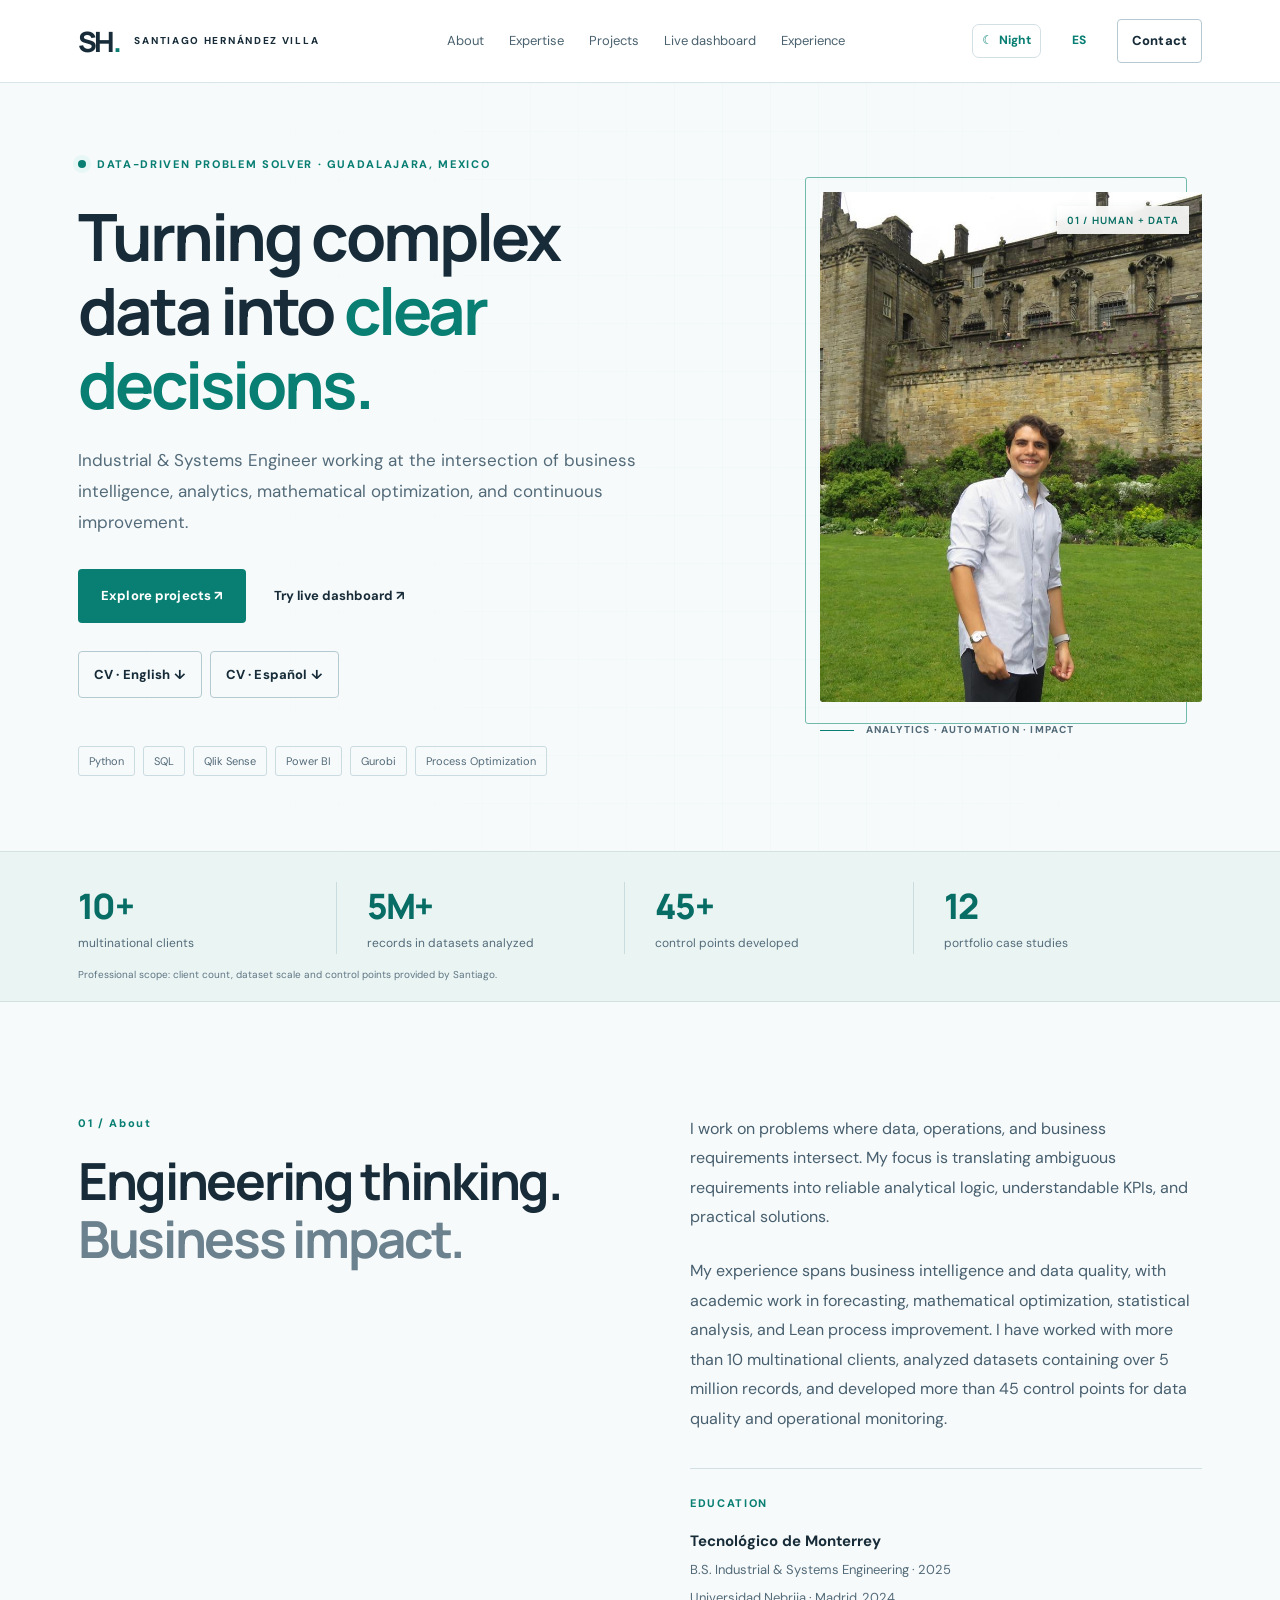
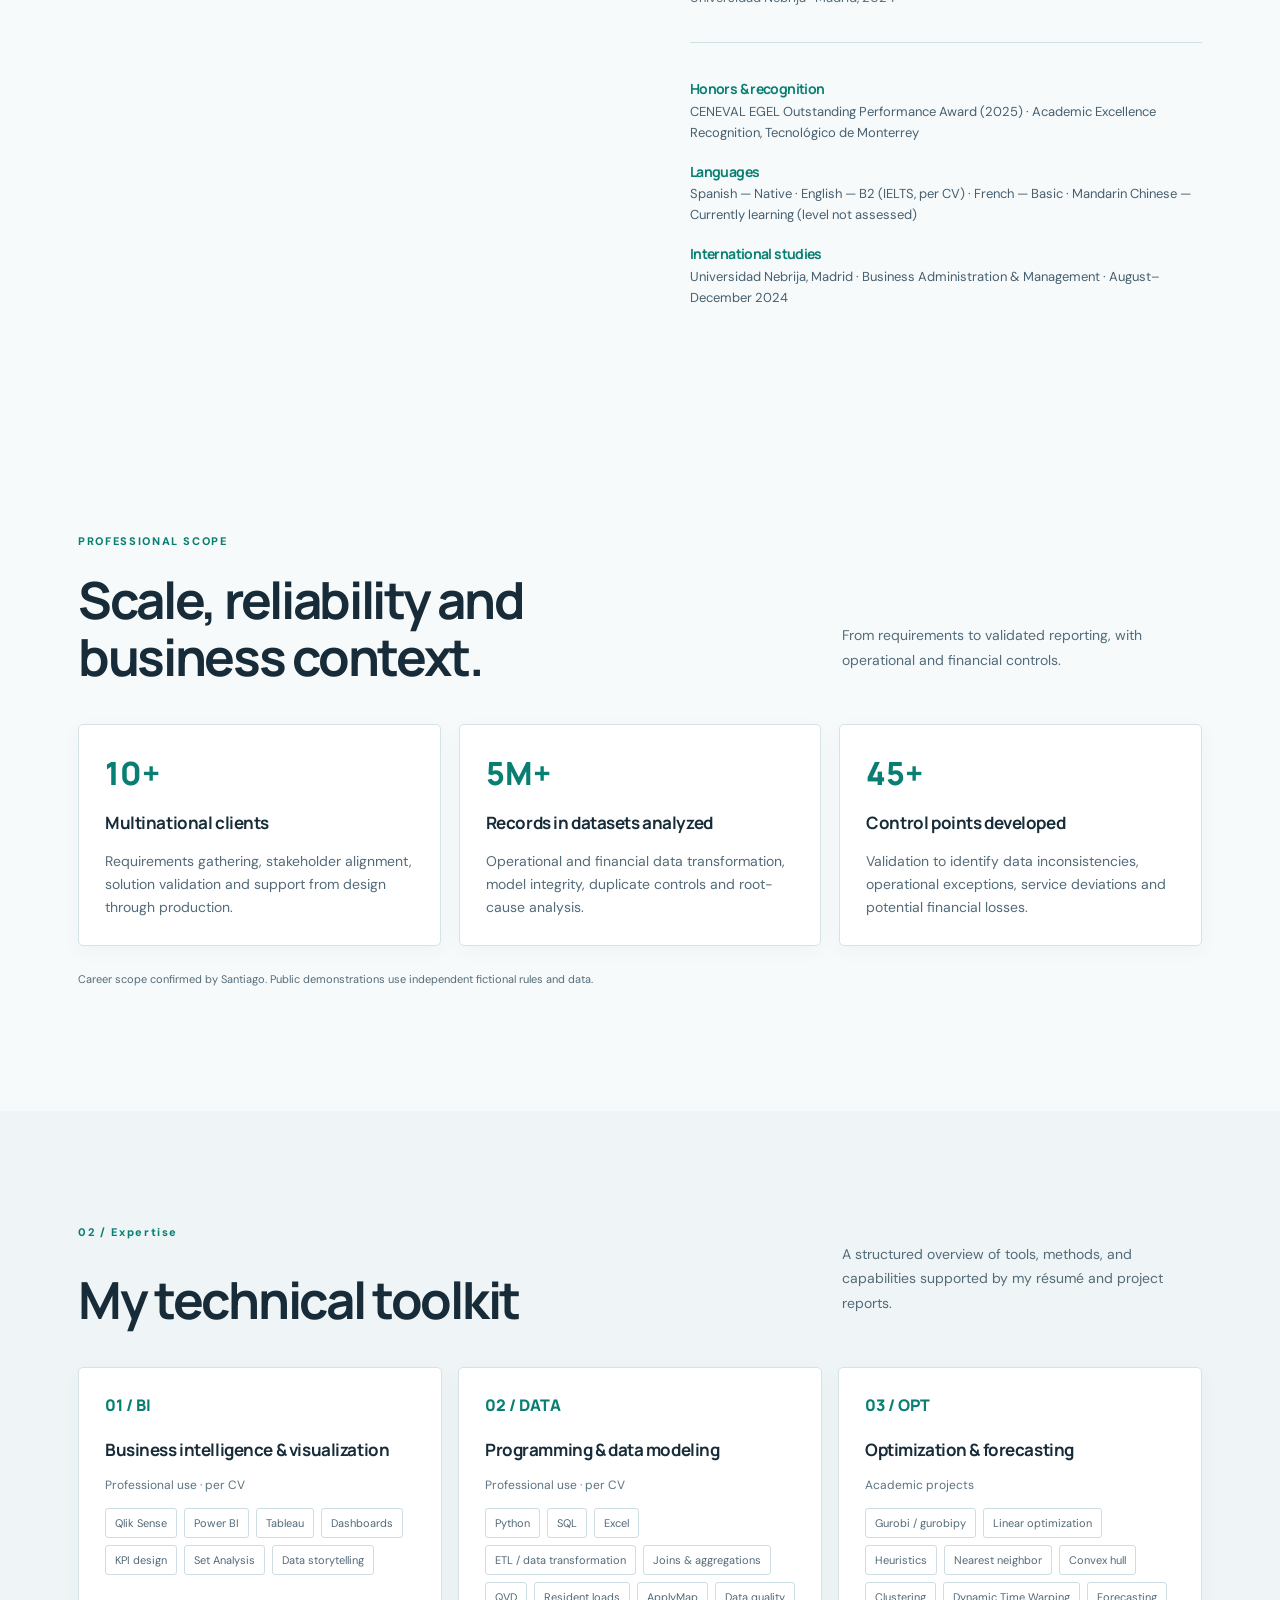
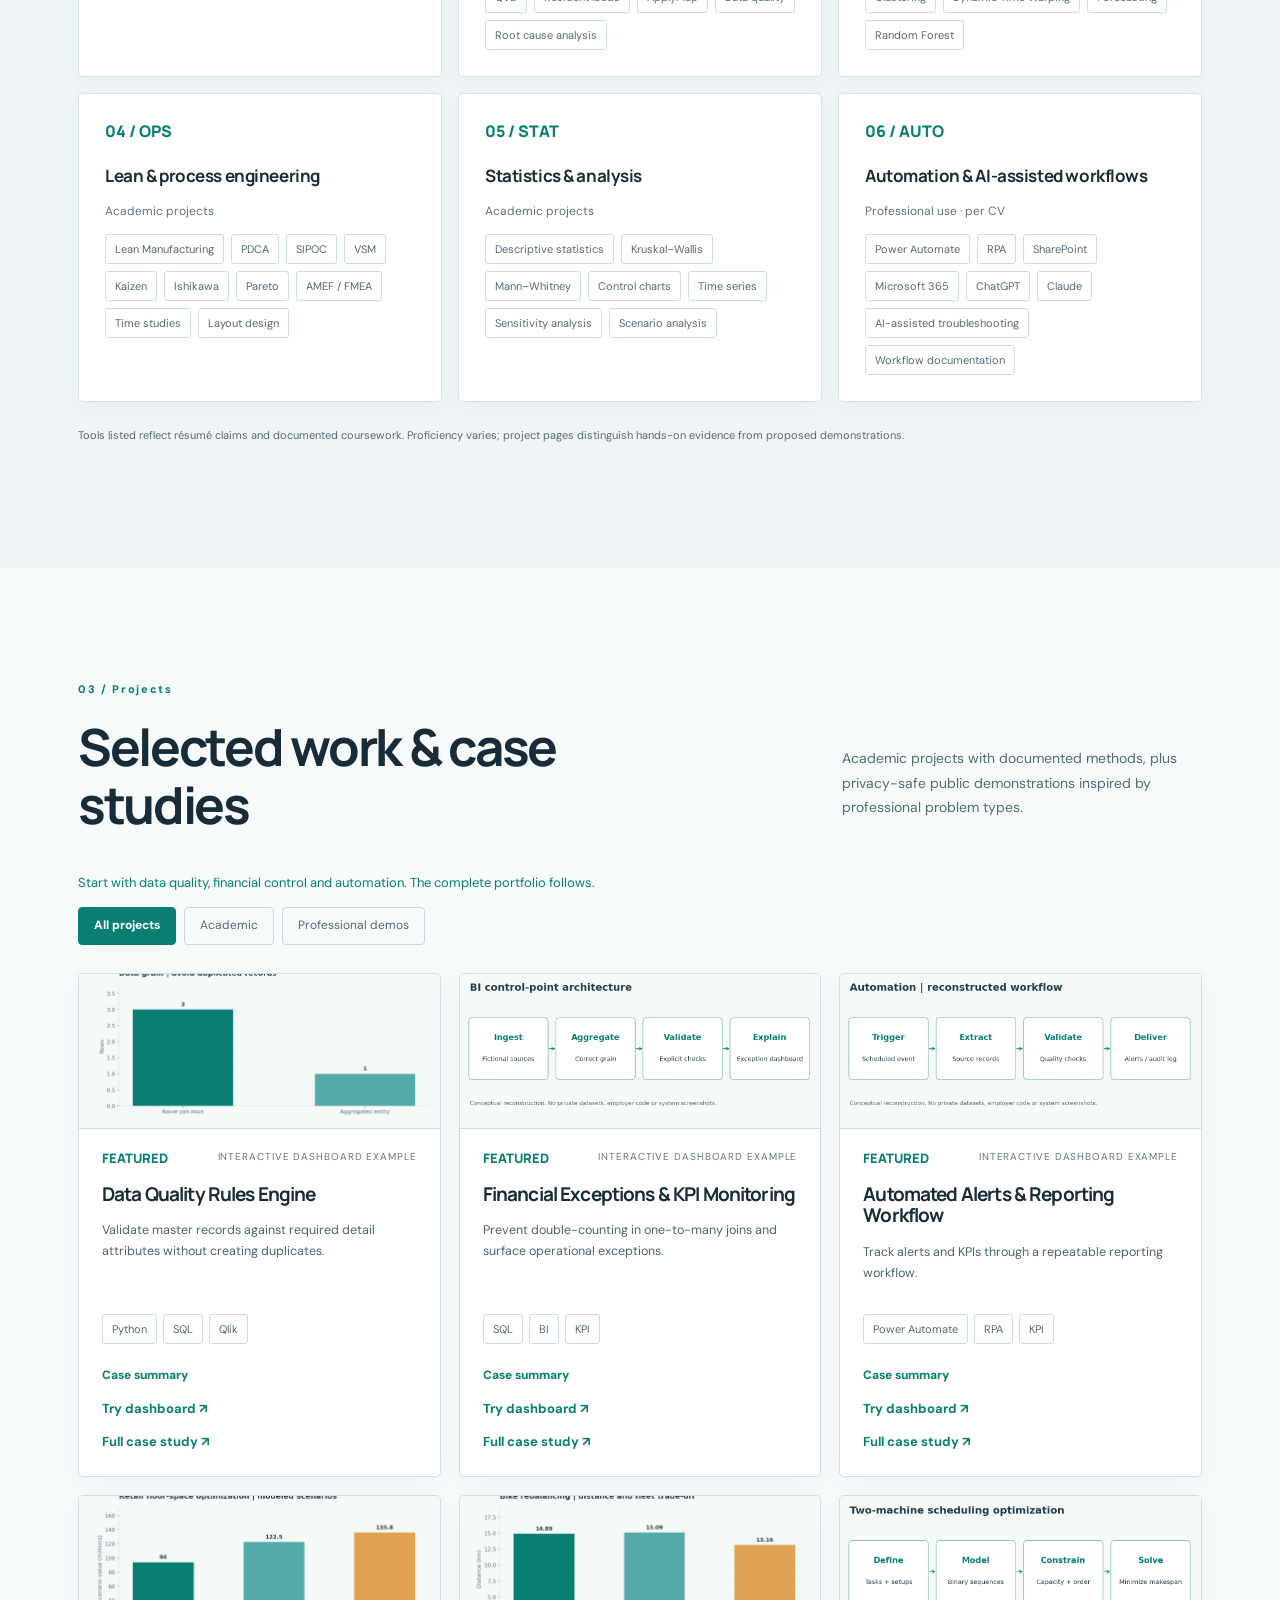
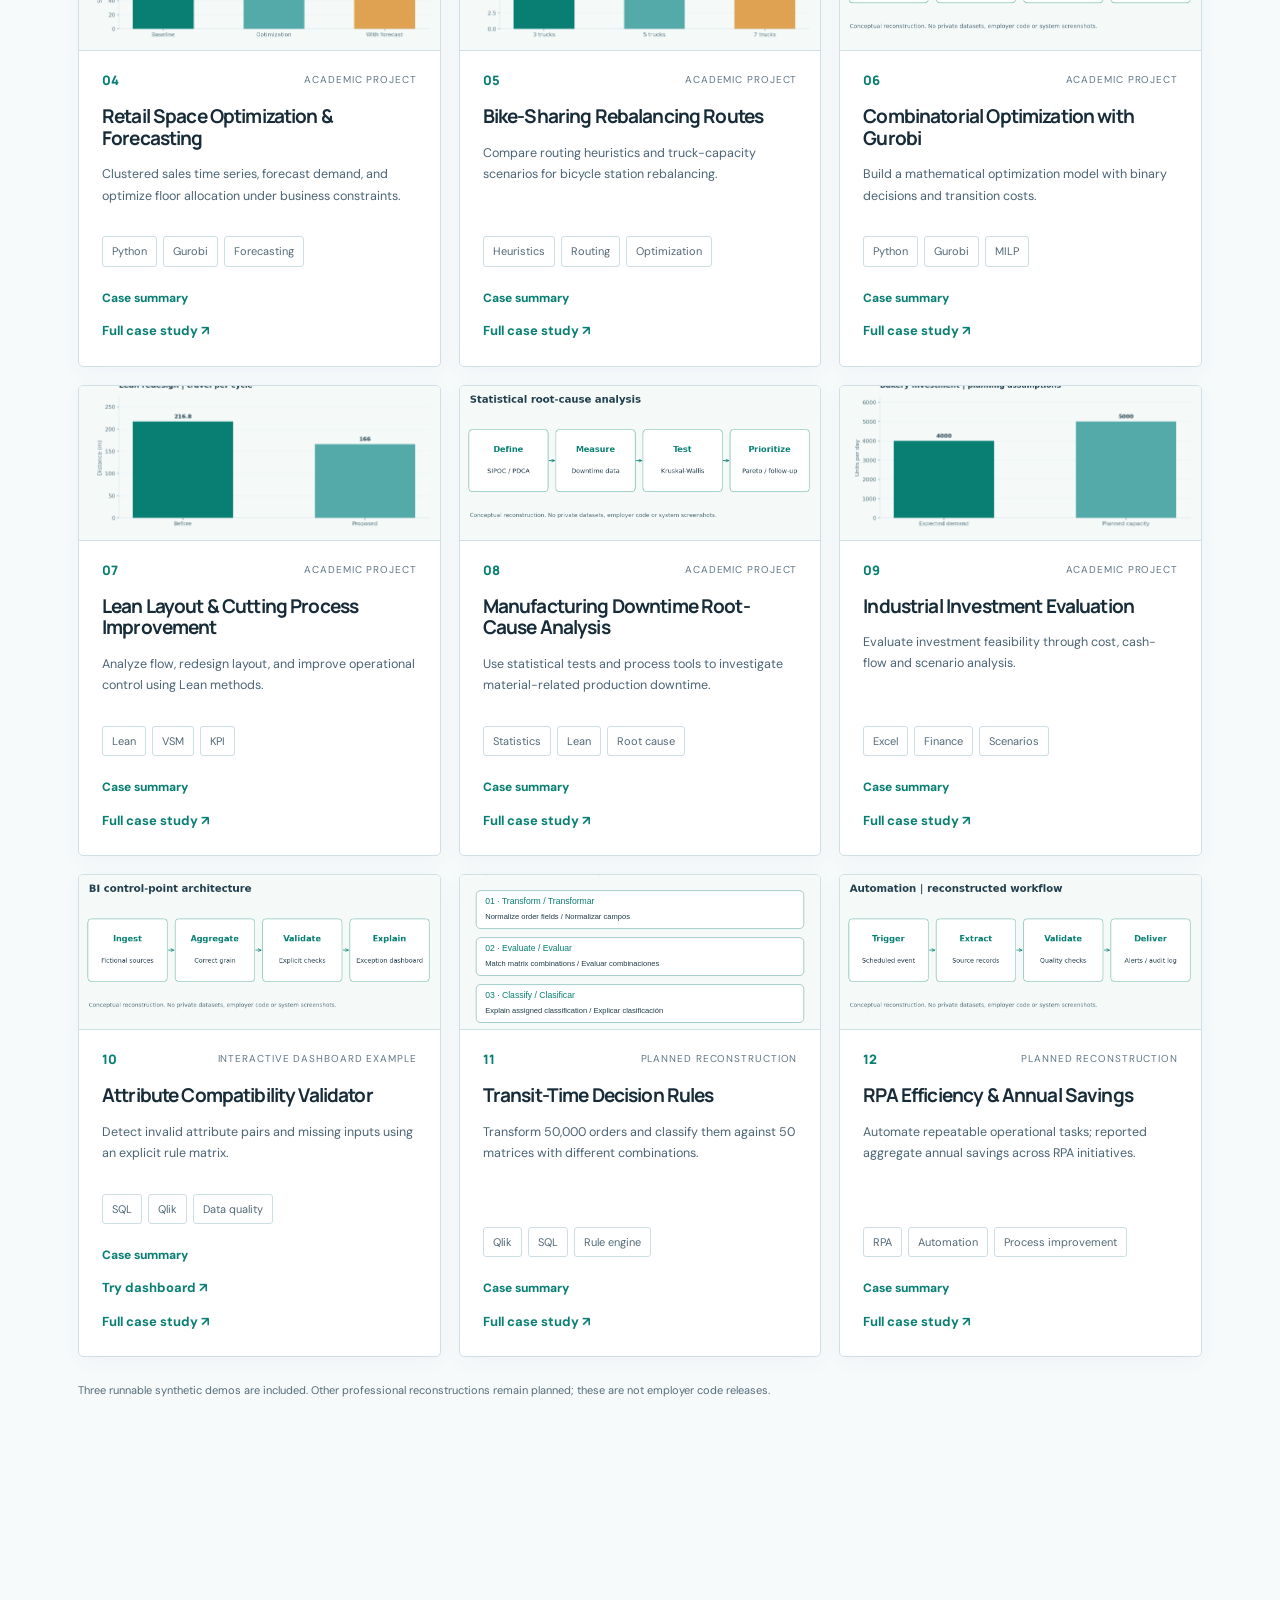
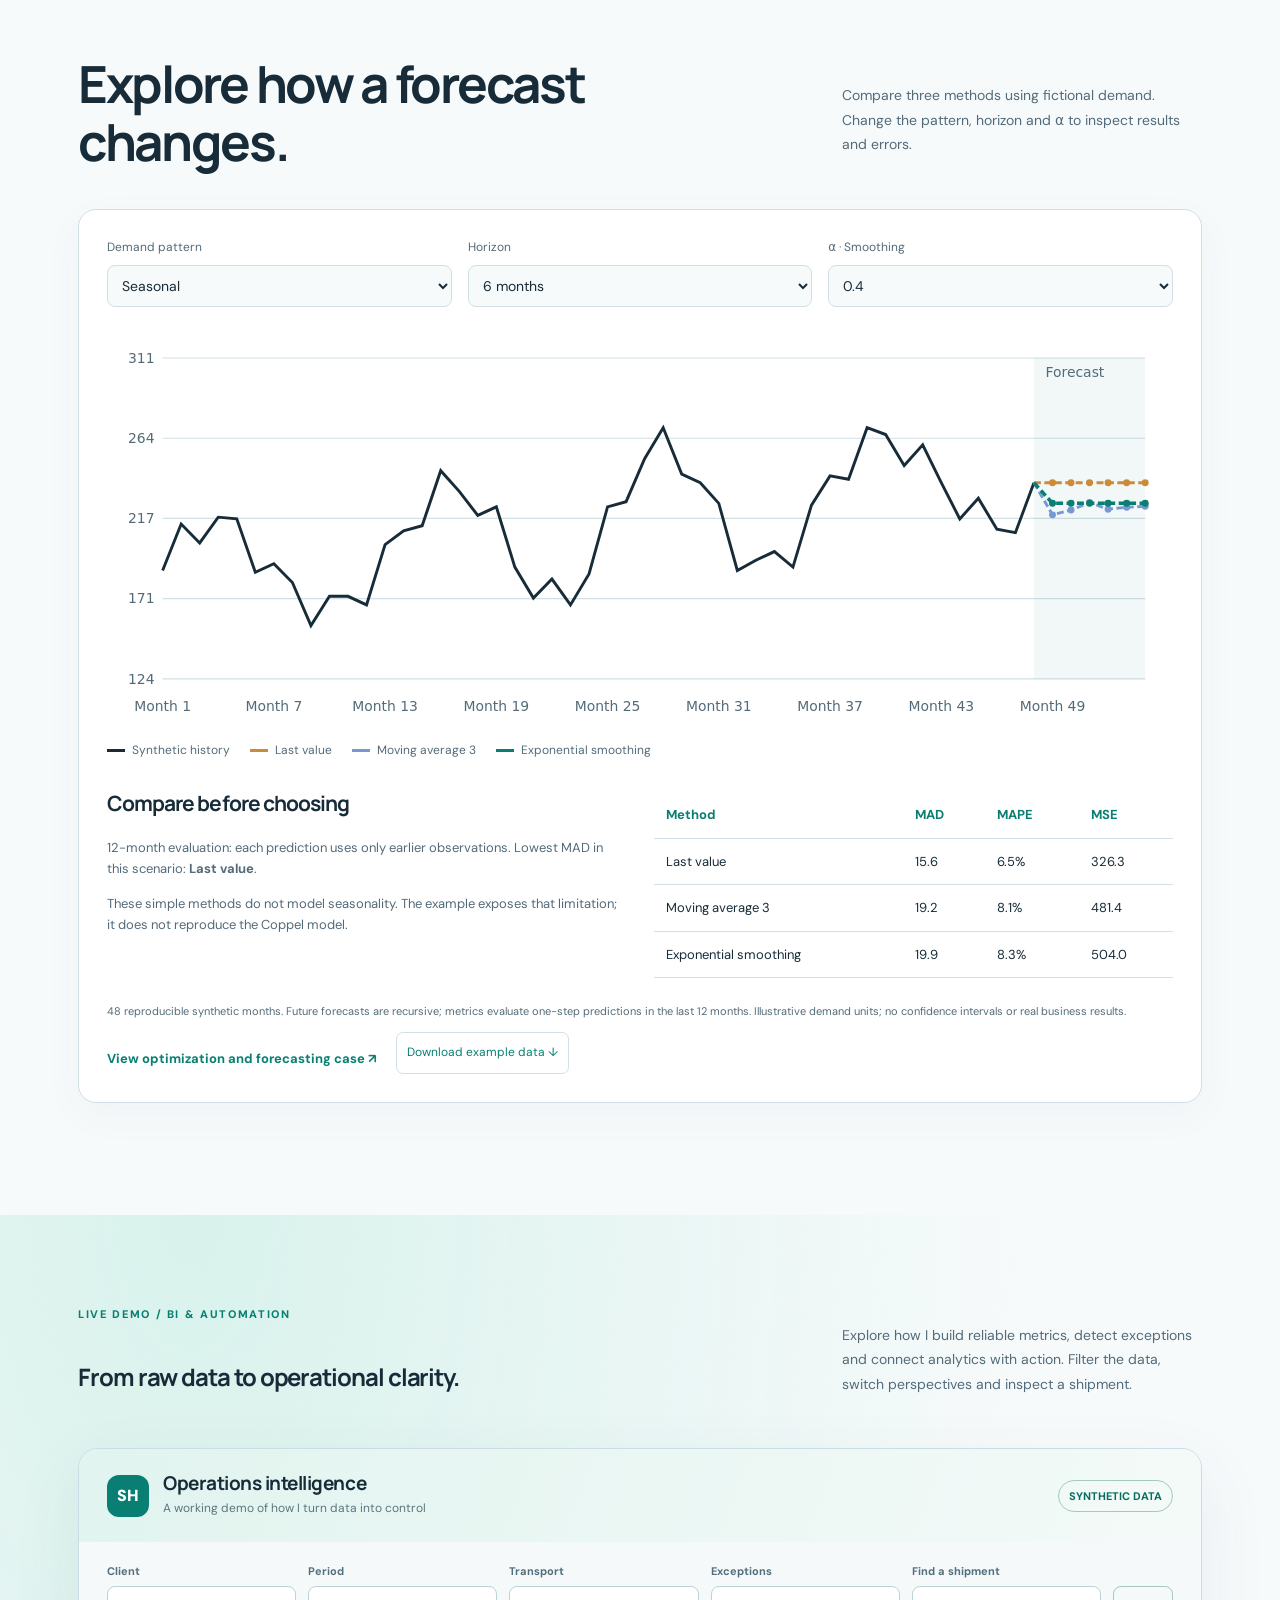
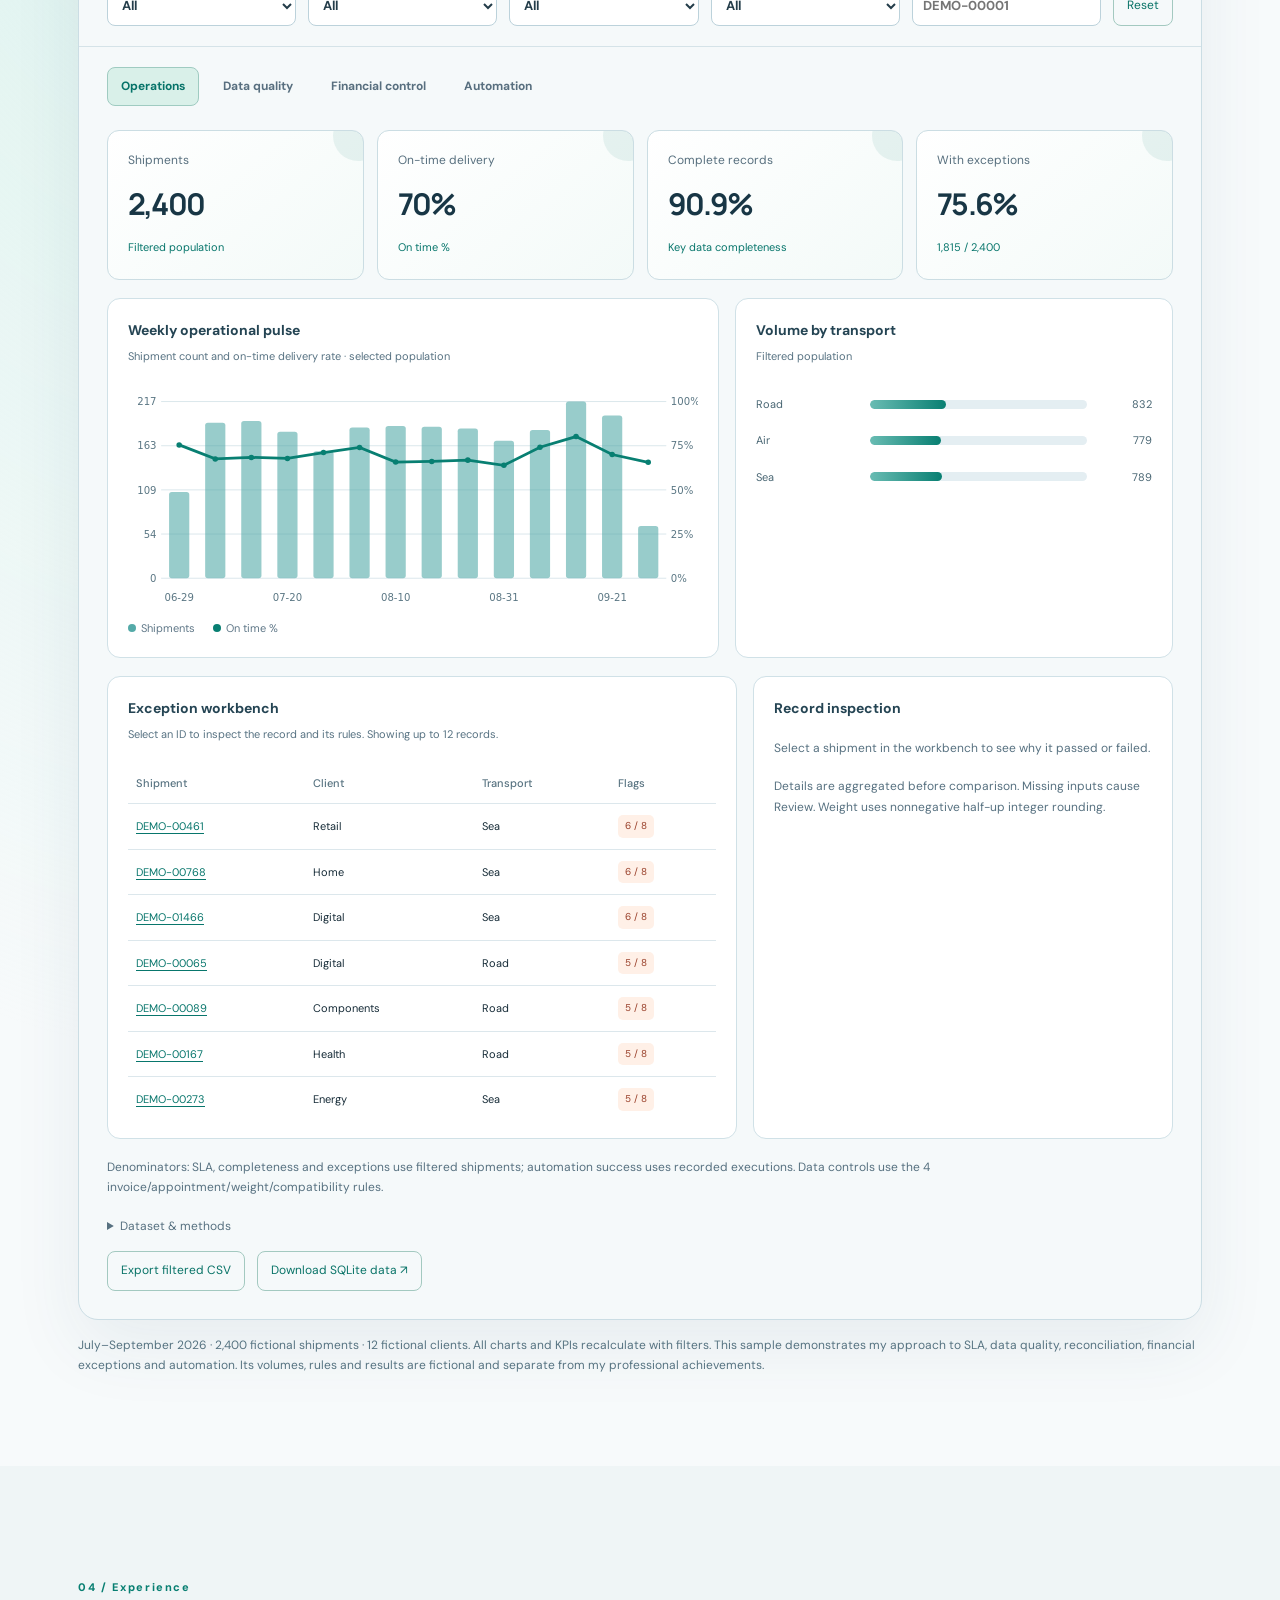
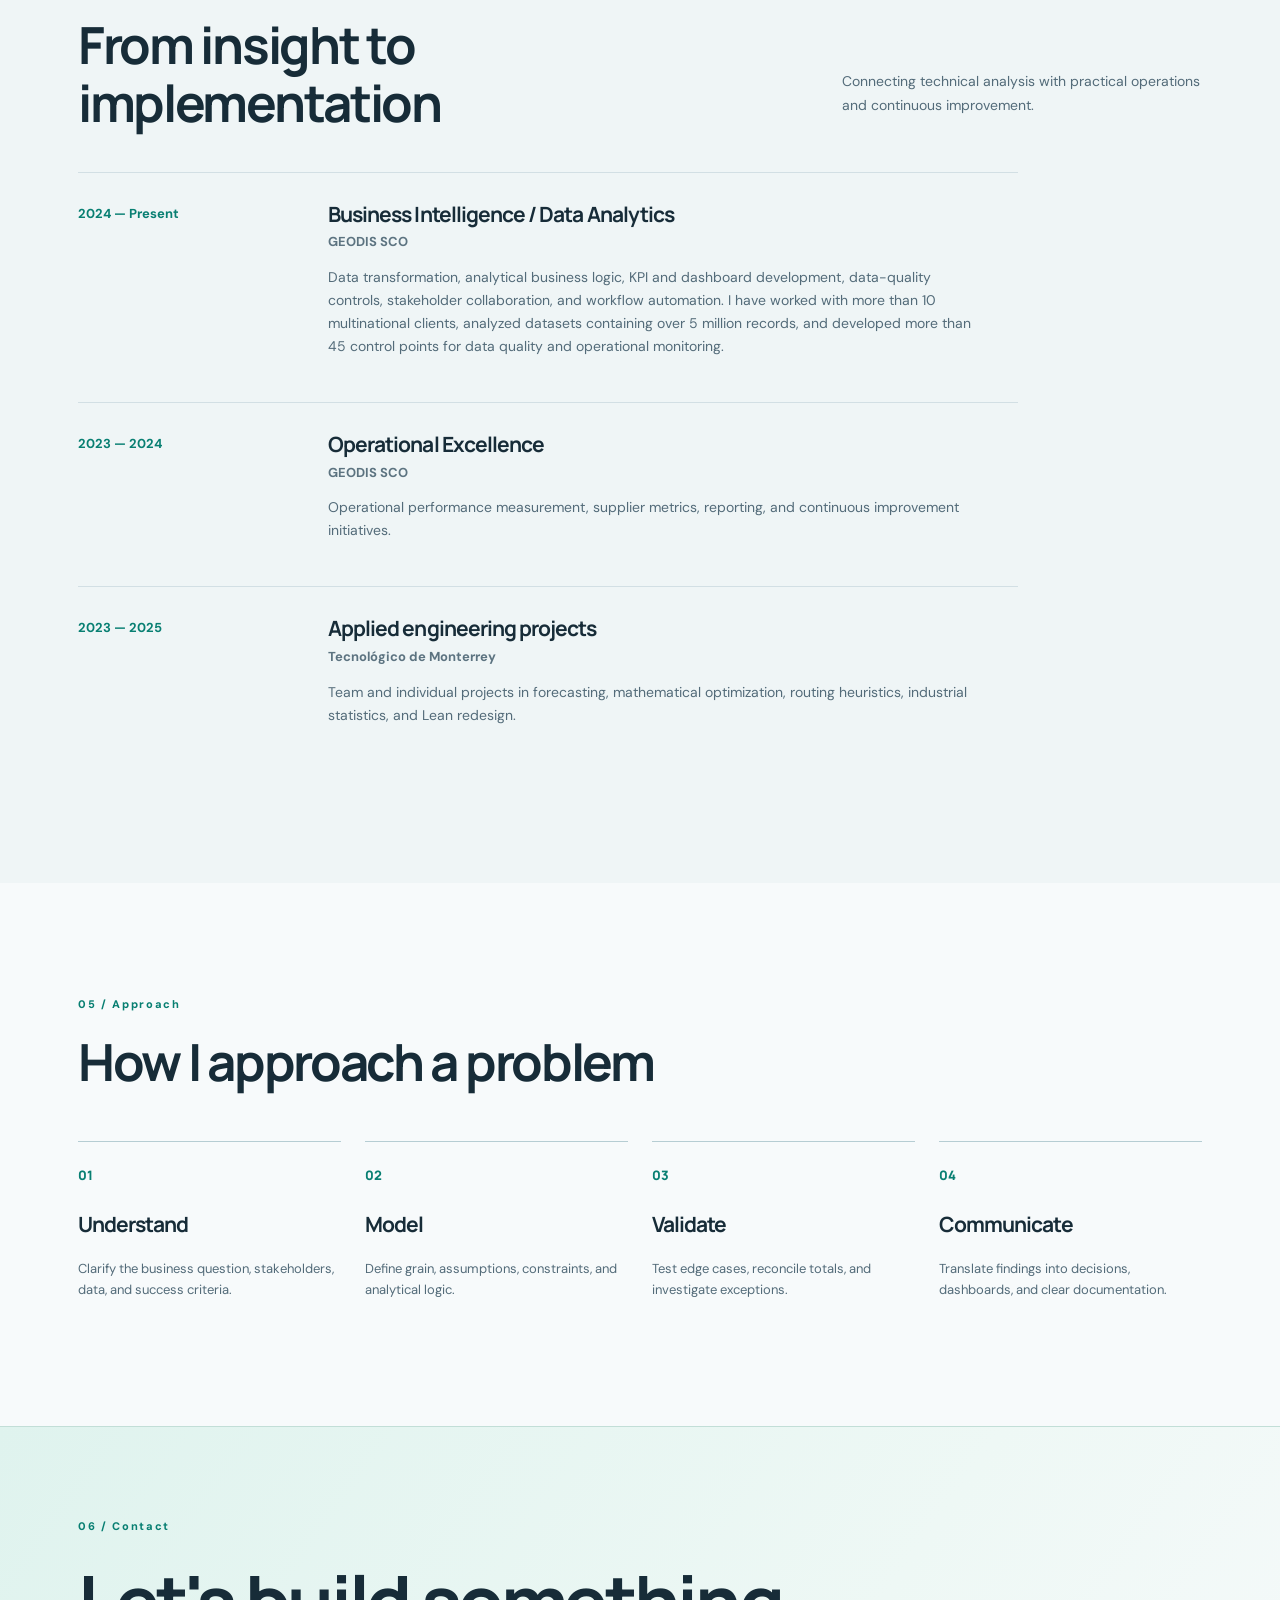
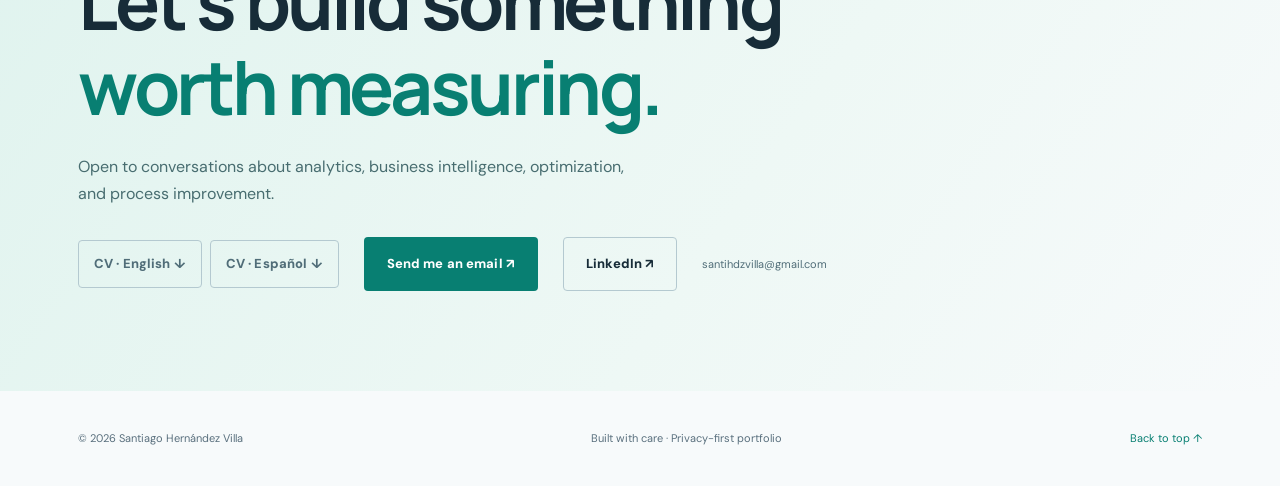
==== commit d70fb6e5: "Add files via upload" ====
--- a/index.html
+++ b/index.html
@@ -30,12 +30,12 @@
       </div>
       <div class="hero-photo-wrap"><div class="photo-outline"></div><img src="assets/santiago-portrait-web.jpg" alt="Original photograph of Santiago Hernández Villa in front of a historic stone castle" class="hero-photo" width="720" height="960" /><div class="photo-caption"><span class="caption-line"></span><span data-i18n="photoCaption">ANALYTICS · AUTOMATION · IMPACT</span></div></div>
     </section>
-    <section class="metrics"><div class="container metrics-inner"><div><strong>10+</strong><span data-i18n="metricProjects">multinational clients</span></div><div><strong>5M+</strong><span data-i18n="metricPillars">records in datasets analyzed</span></div><div><strong>45+</strong><span data-i18n="metricRetail">control points developed</span></div><div><strong>13</strong><span data-i18n="metricLean">portfolio case studies</span></div></div><div class="container footnote" data-i18n="metricsNote">Professional scope: client count, dataset scale and control points provided by Santiago.</div></section>
+    <section class="metrics"><div class="container metrics-inner"><div><strong>10+</strong><span data-i18n="metricProjects">multinational clients</span></div><div><strong>5M+</strong><span data-i18n="metricPillars">records in datasets analyzed</span></div><div><strong>45+</strong><span data-i18n="metricRetail">control points developed</span></div><div><strong>12</strong><span data-i18n="metricLean">portfolio case studies</span></div></div><div class="container footnote" data-i18n="metricsNote">Professional scope: client count, dataset scale and control points provided by Santiago.</div></section>
     <section id="about" class="section container about-grid"><div><div class="section-kicker">01 / <span data-i18n="navAbout">About</span></div><h2 data-i18n="aboutTitle">Engineering thinking.<br><span class="muted">Business impact.</span></h2></div><div class="about-copy"><p data-i18n="aboutP1">I work on problems where data, operations, and business requirements intersect. My focus is translating ambiguous requirements into reliable analytical logic, understandable KPIs, and practical solutions.</p><p data-i18n="aboutP2">My experience spans business intelligence and data quality, with academic work in forecasting, mathematical optimization, statistical analysis, and Lean process improvement.</p><div class="education"><span class="eyebrow" data-i18n="educationLabel">EDUCATION</span><strong>Tecnológico de Monterrey</strong><span data-i18n="degree">B.S. Industrial & Systems Engineering · 2025</span><span>Universidad Nebrija · Madrid, 2024</span><div class="profile-extras"><h3 data-i18n="honorsHeading">Honors & recognition</h3><p data-i18n="honorsText">CENEVAL EGEL Outstanding Performance Award (2025) · Academic Excellence Recognition, Tecnológico de Monterrey</p><h3 data-i18n="languagesHeading">Languages</h3><p data-i18n="languagesText">Spanish — Native · English — B2 (IELTS, as listed on CV) · French — Basic · Mandarin Chinese — Currently learning (level not assessed)</p><h3 data-i18n="exchangeHeading">International studies</h3><p data-i18n="exchangeText">Universidad Nebrija, Madrid · Business Administration & Management · August–December 2024</p></div></div></div></section>
 <section class="section container impact-section"><div class="section-kicker" data-i18n="impactKicker">PROFESSIONAL SCOPE</div><div class="section-heading"><h2 data-i18n="impactTitle">Scale, reliability and business context.</h2><p data-i18n="impactIntro">From requirements to validated reporting, with operational and financial controls.</p></div><div class="impact-grid"><article class="skill-card"><span class="skill-icon">10+</span><h3 data-i18n="impactClientsTitle">Multinational clients</h3><p data-i18n="impactClients">Requirements gathering, stakeholder alignment, solution validation and support from design through production.</p></article><article class="skill-card"><span class="skill-icon">5M+</span><h3 data-i18n="impactDataTitle">Records in datasets analyzed</h3><p data-i18n="impactData">Operational and financial data transformation, model integrity, duplicate controls and root-cause analysis.</p></article><article class="skill-card"><span class="skill-icon">45+</span><h3 data-i18n="impactRulesTitle">Control points developed</h3><p data-i18n="impactRules">Validation to identify data inconsistencies, operational exceptions, service deviations and potential financial losses.</p></article></div><p class="disclosure" data-i18n="impactScope">Career scope confirmed by Santiago. Public demonstrations use independent fictional rules and data.</p></section>
     <section id="expertise" class="section section-alt"><div class="container"><div class="section-kicker">02 / <span data-i18n="navExpertise">Expertise</span></div><div class="section-heading"><h2 data-i18n="expertiseTitle">My technical toolkit</h2><p data-i18n="expertiseIntro">A structured overview of tools, methods, and capabilities supported by my résumé and project reports.</p></div><div class="skills-grid" id="skillsGrid"></div><p class="disclosure" data-i18n="skillsDisclaimer">Tools listed reflect résumé claims and documented coursework. Proficiency varies; project pages distinguish hands-on evidence from proposed demonstrations.</p></div></section>
     <section id="projects" class="section container"><div class="section-kicker">03 / <span data-i18n="navProjects">Projects</span></div><div class="section-heading"><h2 data-i18n="projectsTitle">Selected work & case studies</h2><p data-i18n="projectsIntro">Academic projects with documented methods, plus privacy-safe public demonstrations inspired by professional problem types.</p></div><p class="featured-note" data-i18n="featuredNote">Start with data quality, financial control and automation. The complete portfolio follows.</p><div class="filters" id="filters" role="group" aria-label="Filter projects"></div><div class="projects-grid" id="projectsGrid"></div><p class="disclosure" data-i18n="projectDisclaimer">Professional case studies are planned synthetic-data reconstructions, not publicly released employer code or verified production deployments.</p></section>
-<section id="demo-lab" class="section container"><div id="demoLab"></div></section><section id="dashboard" class="dashboard-section"><div class="container"><div class="section-kicker">LIVE DEMO / BI &amp; AUTOMATION</div><div class="section-heading"><h2 data-i18n="dashboardTitle">From raw data to operational clarity.</h2><p data-i18n="dashboardIntro">Explore the way I build reliable metrics, detect exceptions and connect analytics with action. Filter the data, switch perspectives and inspect a shipment.</p></div><div id="dashboardApp"></div><noscript>This interactive demo requires JavaScript. Fictional CSV and SQLite datasets are included in the dashboard folder.</noscript></div></section>
+<section id="forecast-demo" class="section container"><div id="demoLab"></div></section><section id="dashboard" class="dashboard-section"><div class="container"><div class="section-kicker">LIVE DEMO / BI &amp; AUTOMATION</div><div class="section-heading"><h2 data-i18n="dashboardTitle">From raw data to operational clarity.</h2><p data-i18n="dashboardIntro">Explore the way I build reliable metrics, detect exceptions and connect analytics with action. Filter the data, switch perspectives and inspect a shipment.</p></div><div id="dashboardApp"></div><noscript>This interactive demo requires JavaScript. Fictional CSV and SQLite datasets are included in the dashboard folder.</noscript></div></section>
     <section id="experience" class="section section-alt"><div class="container"><div class="section-kicker">04 / <span data-i18n="navExperience">Experience</span></div><div class="section-heading"><h2 data-i18n="experienceTitle">From insight to implementation</h2><p data-i18n="experienceIntro">Connecting technical analysis with practical operations and continuous improvement.</p></div><div class="timeline"><article><div class="timeline-date">2024 — <span data-i18n="present">Present</span></div><div><h3>Business Intelligence / Data Analytics</h3><div class="timeline-org">GEODIS SCO</div><p data-i18n="expBI">Data transformation, analytical business logic, KPI and dashboard development, data-quality controls, stakeholder collaboration, and workflow automation. I have worked with more than 10 multinational clients, analyzed datasets containing over 5 million records, and developed more than 45 control points for data quality and operational monitoring.</p></div></article><article><div class="timeline-date">2023 — 2024</div><div><h3>Operational Excellence</h3><div class="timeline-org">GEODIS SCO</div><p data-i18n="expOE">Operational performance measurement, supplier metrics, reporting, and continuous improvement initiatives.</p></div></article><article><div class="timeline-date">2023 — 2025</div><div><h3 data-i18n="academicRole">Applied engineering projects</h3><div class="timeline-org">Tecnológico de Monterrey</div><p data-i18n="expAcademic">Team and individual projects in forecasting, mathematical optimization, routing heuristics, industrial statistics, and Lean redesign.</p></div></article></div></div></section>
     <section class="section container methodology"><div class="section-kicker">05 / <span data-i18n="approachLabel">Approach</span></div><h2 data-i18n="approachTitle">How I approach a problem</h2><div class="steps"><div><span>01</span><h3 data-i18n="step1Title">Understand</h3><p data-i18n="step1Desc">Clarify the business question, stakeholders, data, and success criteria.</p></div><div><span>02</span><h3 data-i18n="step2Title">Model</h3><p data-i18n="step2Desc">Define grain, assumptions, constraints, and analytical logic.</p></div><div><span>03</span><h3 data-i18n="step3Title">Validate</h3><p data-i18n="step3Desc">Test edge cases, reconcile totals, and investigate exceptions.</p></div><div><span>04</span><h3 data-i18n="step4Title">Communicate</h3><p data-i18n="step4Desc">Translate findings into decisions, dashboards, and clear documentation.</p></div></div></section>
     <section id="contact" class="contact-section"><div class="container contact-inner"><div class="section-kicker">06 / <span data-i18n="navContact">Contact</span></div><h2 data-i18n="contactTitle">Let's build something<br><em>worth measuring.</em></h2><p data-i18n="contactDesc">Open to conversations about analytics, business intelligence, optimization, and process improvement.</p><div class="contact-actions"><span class="cv-options"><a id="cvContact" href="assets/cv/Santiago_Hernandez_Villa_CV_EN.pdf" class="btn btn-outline" download hreflang="en">CV · English ↓</a><a id="cvContactEs" href="assets/cv/Santiago_Hernandez_Villa_CV_ES.pdf" class="btn btn-outline" download hreflang="es">CV · Español ↓</a></span><a id="emailLink" class="btn btn-primary" href="mailto:santihdzvilla@gmail.com" data-i18n="contactButton">Send me an email ↗</a><a class="btn btn-outline contact-linkedin" href="https://www.linkedin.com/in/santiago-hern%C3%A1ndez-villa-11787231b" target="_blank" rel="noopener noreferrer" aria-label="Visit Santiago Hernández Villa on LinkedIn">LinkedIn ↗</a><span class="contact-email">santihdzvilla@gmail.com</span></div></div></section>
--- a/theme/theme.css
+++ b/theme/theme.css
@@ -4,3 +4,4 @@
 .impact-grid{display:grid;grid-template-columns:repeat(3,minmax(0,1fr));gap:18px}.impact-grid .skill-icon{display:block;font-size:32px;margin-bottom:18px}.impact-grid p{font-size:14px;color:var(--muted);margin-bottom:0}.featured-note{color:var(--accent);font-size:13px;line-height:1.7}.hero-cta .btn{white-space:nowrap}@media(max-width:750px){.impact-grid{grid-template-columns:1fr}}
 
 .cv-options{display:flex;gap:8px;flex-wrap:wrap}.cv-options .btn{padding:12px 15px}.lab-grid{display:grid;grid-template-columns:repeat(3,minmax(0,1fr));gap:18px}.lab-card{background:var(--card);border:1px solid var(--line);border-radius:12px;padding:24px;scroll-margin-top:100px}.lab-card h3{font-size:21px;margin:15px 0}.lab-card p{color:var(--muted);font-size:13px}.lab-card label{display:flex;flex-direction:column;gap:6px;font-size:12px;color:var(--muted);margin-bottom:14px}.lab-card input,.lab-card select{width:100%;font:inherit;font-size:14px;background:var(--bg);color:var(--text);border:1px solid var(--line);border-radius:7px;padding:10px}.lab-card label.lab-checkbox{flex-direction:row;align-items:center}.lab-checkbox input{width:auto}.lab-card .btn{width:100%;margin-top:8px}.lab-result{display:block;padding:14px;margin-top:14px;border:1px solid var(--line);border-radius:8px;font-size:13px;min-height:72px;color:var(--text)}.lab-result[data-status="ok"]{border-color:var(--accent);color:var(--accent)}.lab-result[data-status="review"],.lab-result[data-status="invalid"],.lab-result[data-status="unknown"],.lab-result[data-status="missing"]{border-color:#c67a42}.lab-card .project-detail-link{display:block}.lab-note{font-size:11px!important}.lab-card input:focus-visible,.lab-card select:focus-visible{outline:3px solid var(--accent);outline-offset:2px}@media(max-width:900px){.lab-grid{grid-template-columns:1fr}.cv-options{gap:7px}}
+.forecast-shell{background:var(--card);border:1px solid var(--line);border-radius:18px;padding:28px;box-shadow:0 12px 40px #274b600a}.forecast-controls{display:flex;gap:16px;flex-wrap:wrap;margin-bottom:22px}.forecast-controls label{display:flex;flex-direction:column;gap:7px;color:var(--muted);font-size:12px;flex:1;min-width:140px}.forecast-controls select{font:inherit;font-size:14px;background:var(--bg);color:var(--text);border:1px solid var(--line);border-radius:8px;padding:10px}.forecast-chart{display:block;width:100%;height:auto}.forecast-chart text{fill:var(--muted);font:12px system-ui}.forecast-grid{stroke:var(--line)}.forecast-zone{fill:var(--accent);opacity:.05}.forecast-history{stroke:var(--text);stroke-width:2.5;fill:none}.forecast-naive{stroke:#ca8c39;stroke-width:2.5;fill:none;stroke-dasharray:6 3}.forecast-ma{stroke:#7898d4;stroke-width:2.5;fill:none;stroke-dasharray:6 3}.forecast-ses{stroke:var(--accent);stroke-width:3;fill:none;stroke-dasharray:6 3}.forecast-dot-naive{fill:#ca8c39}.forecast-dot-ma{fill:#7898d4}.forecast-dot-ses{fill:var(--accent)}.forecast-legend{display:flex;gap:20px;flex-wrap:wrap;font-size:12px;margin-top:18px;color:var(--muted)}.forecast-legend span:before{content:'';display:inline-block;width:18px;height:3px;margin-right:7px;vertical-align:middle;background:var(--text)}.forecast-legend .naive:before{background:#ca8c39}.forecast-legend .ma:before{background:#7898d4}.forecast-legend .ses:before{background:var(--accent)}.forecast-results{display:grid;grid-template-columns:1fr 1fr;gap:28px;margin-top:32px}.forecast-results h3{font-size:21px}.forecast-results p{font-size:13px;color:var(--muted)}.forecast-table-wrap{overflow:auto}.forecast-table{width:100%;border-collapse:collapse;font-size:13px}.forecast-table th,.forecast-table td{padding:12px;border-bottom:1px solid var(--line);text-align:left}.forecast-table th{color:var(--accent)}.forecast-actions{display:flex;gap:20px;flex-wrap:wrap;align-items:center}.forecast-export{background:none;border:1px solid var(--line);border-radius:7px;padding:10px;color:var(--accent);font:inherit;font-size:12px}.forecast-controls select:focus-visible{outline:3px solid var(--accent)}@media(max-width:700px){.forecast-results{grid-template-columns:1fr}.forecast-shell{padding:16px}.forecast-chart text{font-size:14px}.forecast-controls{gap:10px}}
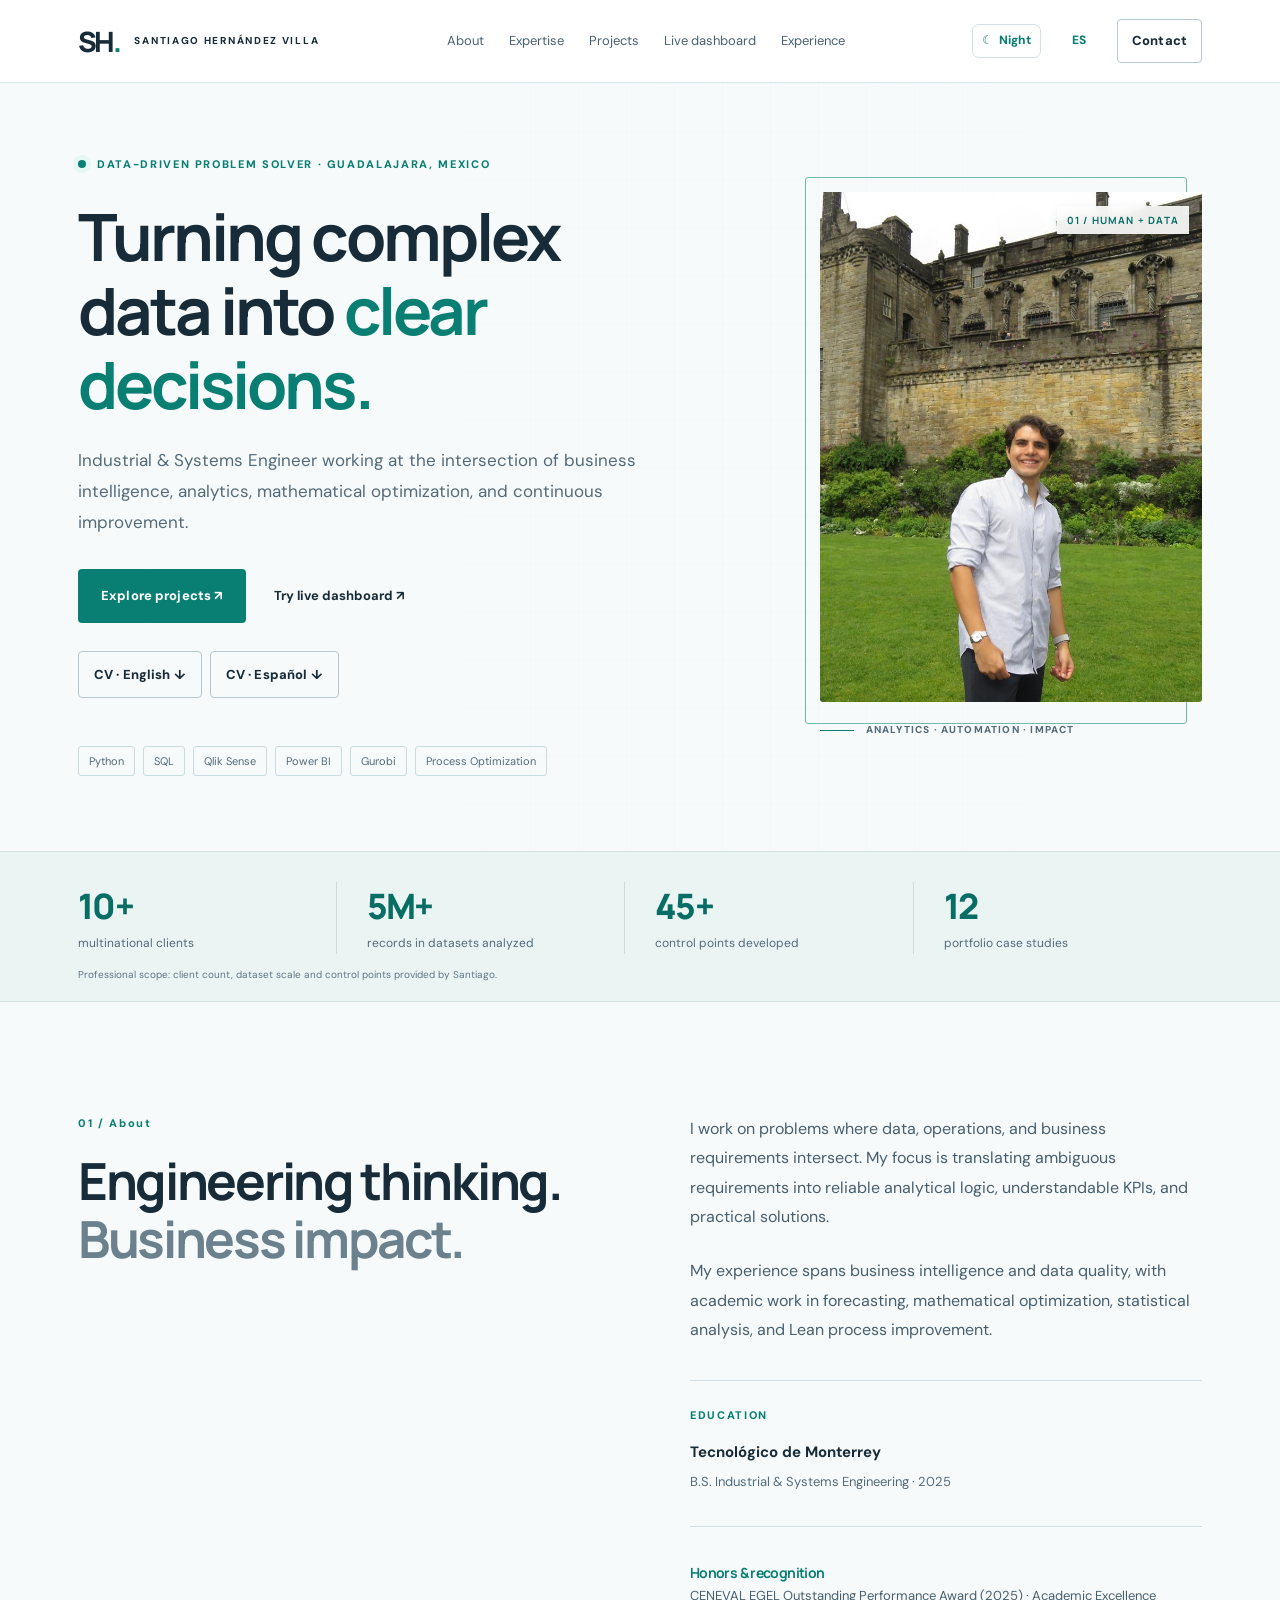
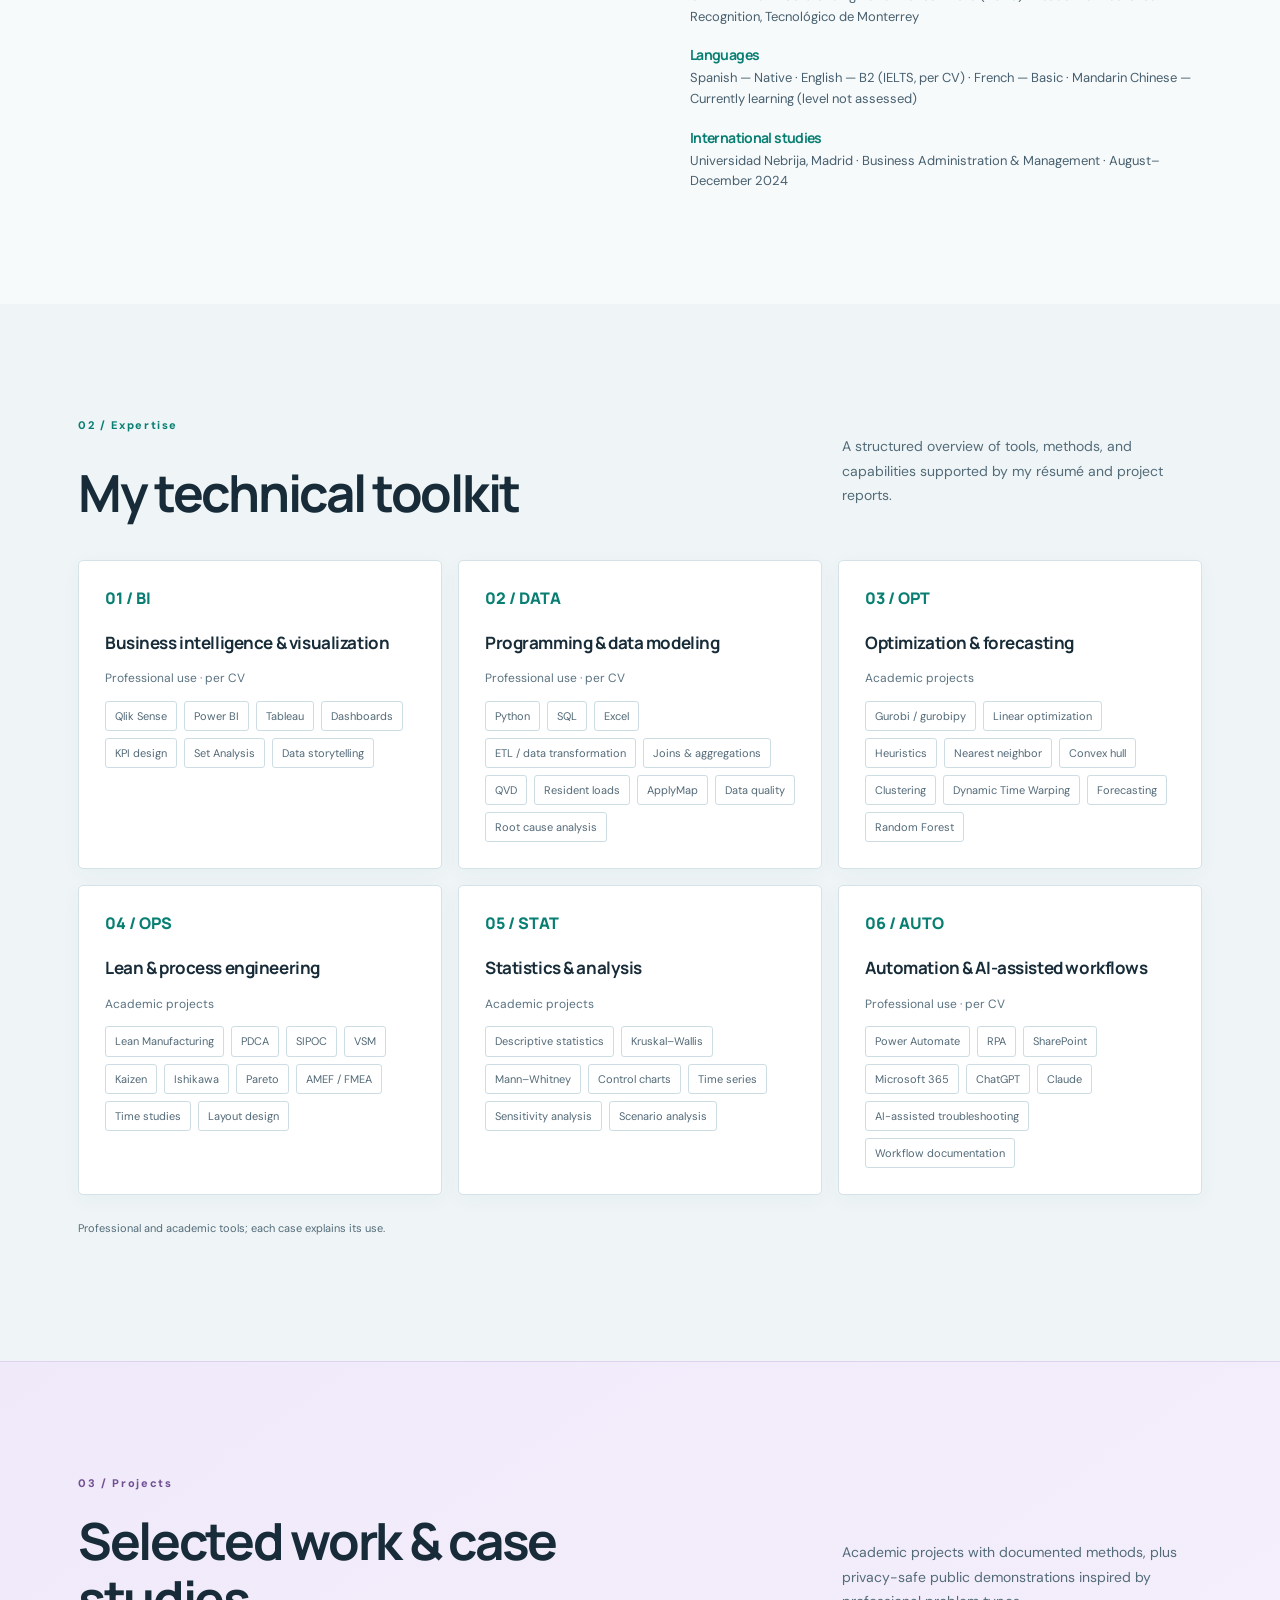
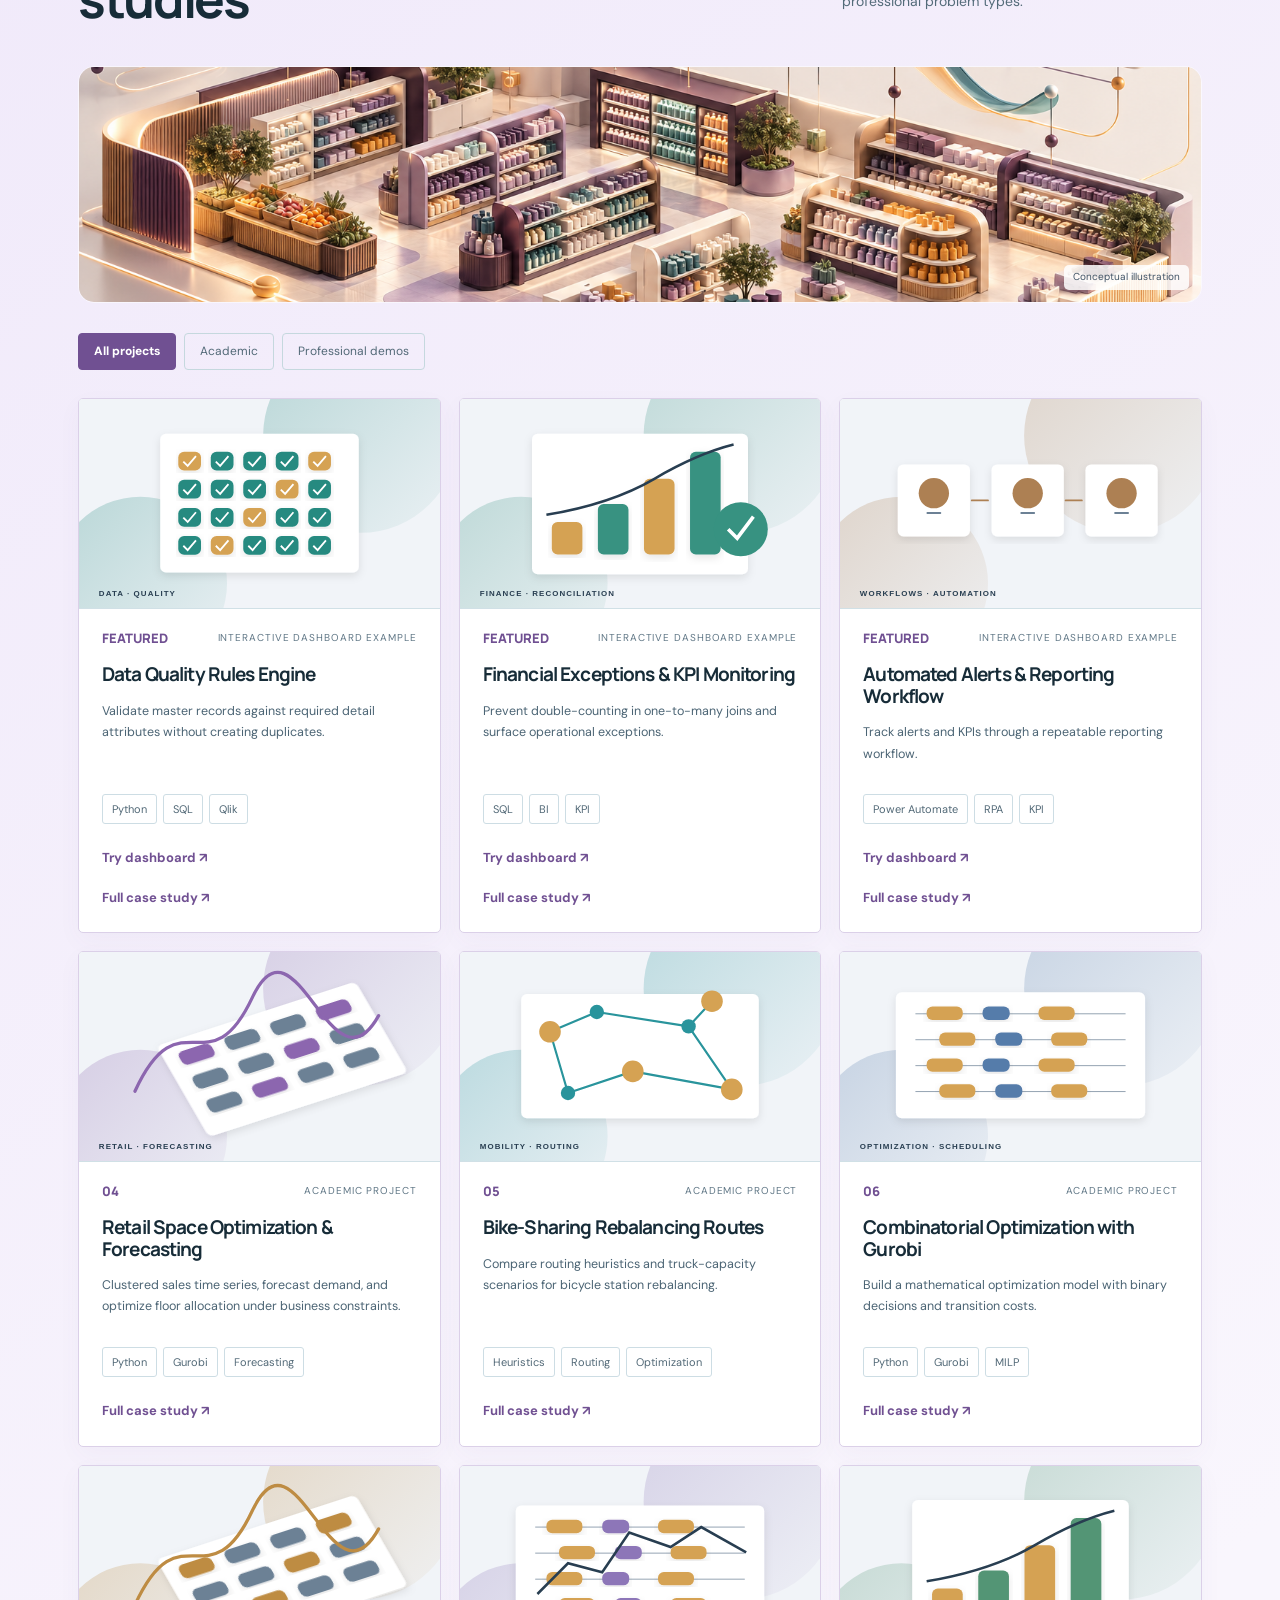
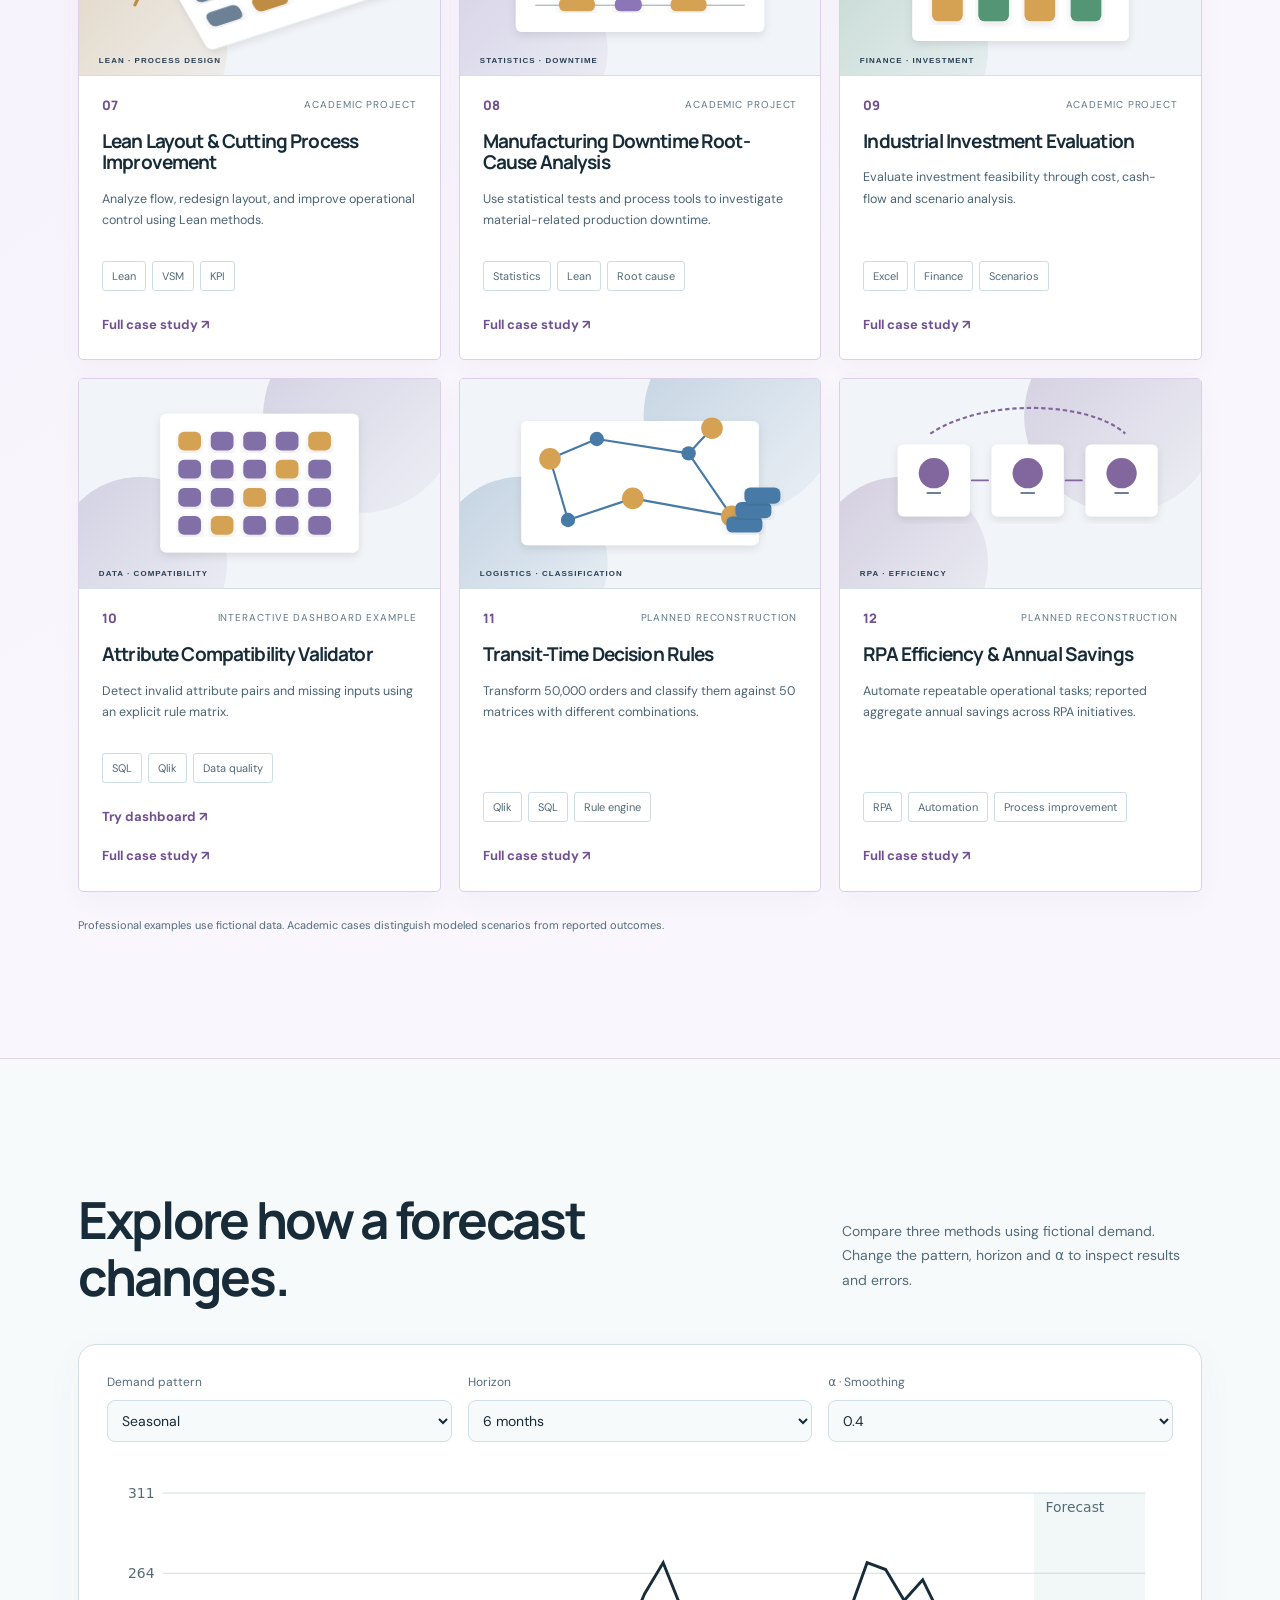
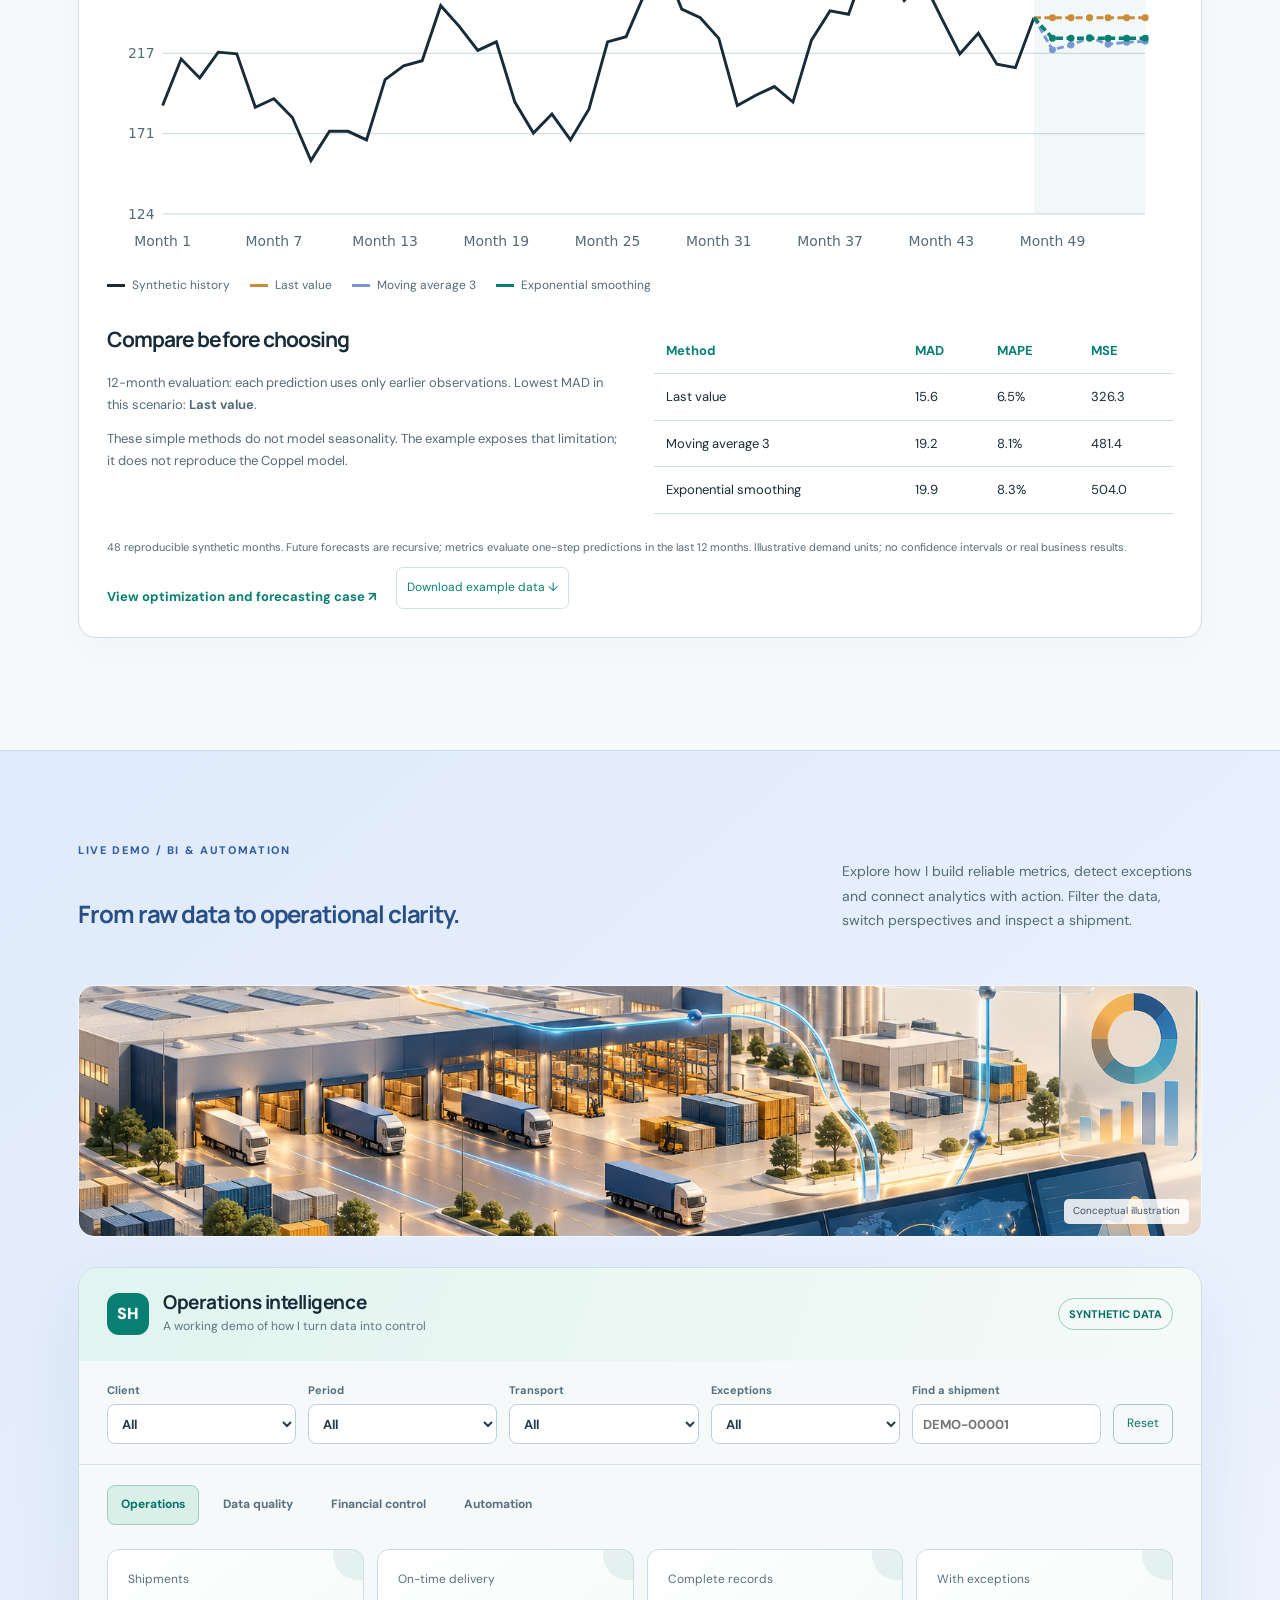
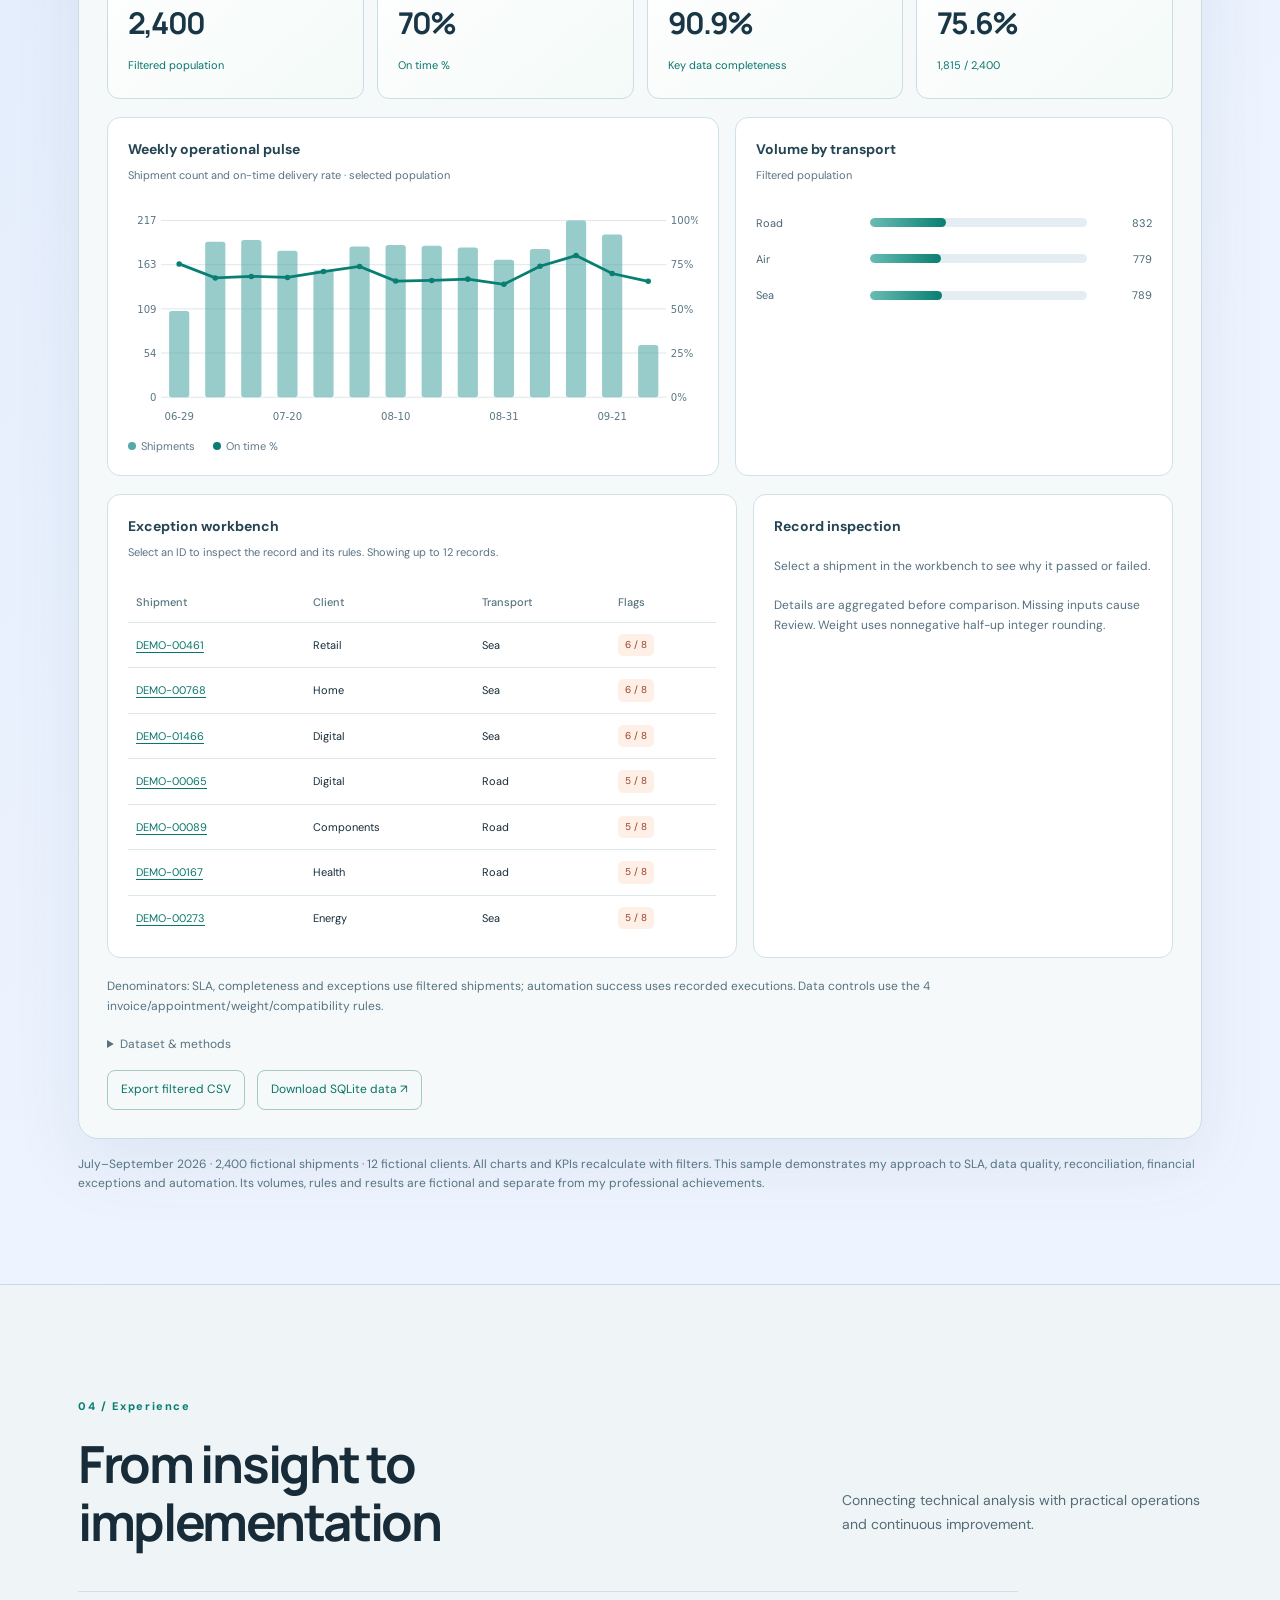
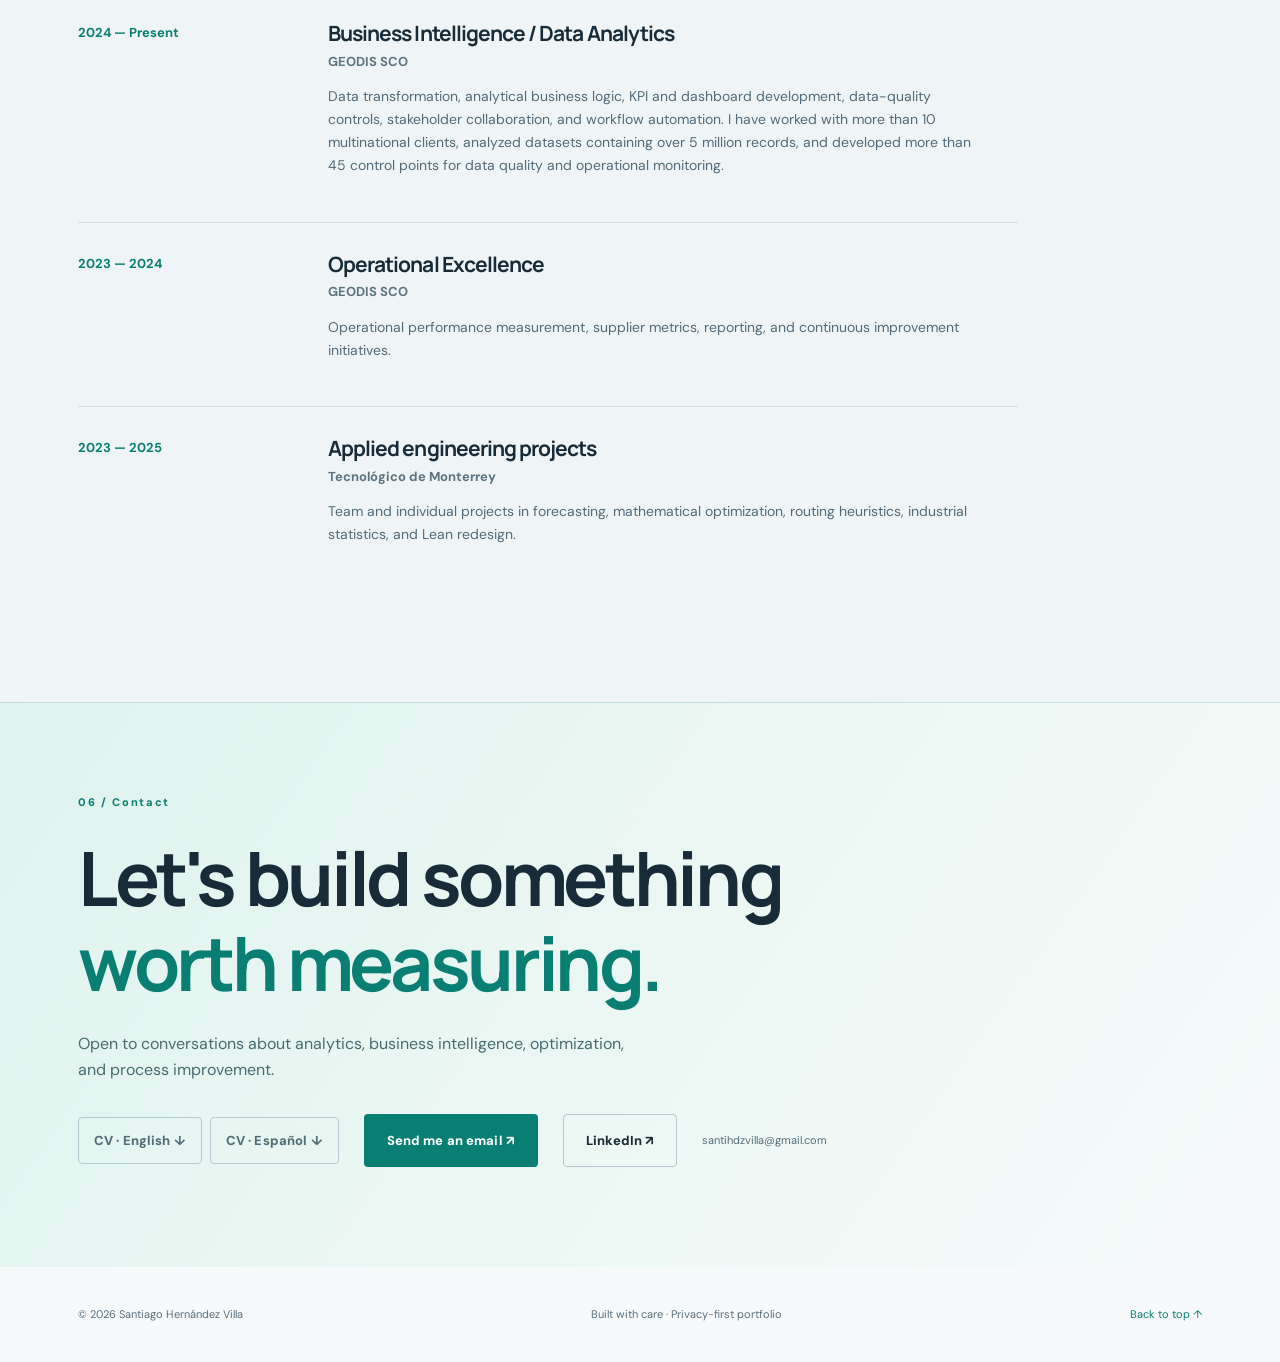
==== commit ce6d6da4: "Add files via upload" ====
--- a/index.html
+++ b/index.html
@@ -31,13 +31,13 @@
       <div class="hero-photo-wrap"><div class="photo-outline"></div><img src="assets/santiago-portrait-web.jpg" alt="Original photograph of Santiago Hernández Villa in front of a historic stone castle" class="hero-photo" width="720" height="960" /><div class="photo-caption"><span class="caption-line"></span><span data-i18n="photoCaption">ANALYTICS · AUTOMATION · IMPACT</span></div></div>
     </section>
     <section class="metrics"><div class="container metrics-inner"><div><strong>10+</strong><span data-i18n="metricProjects">multinational clients</span></div><div><strong>5M+</strong><span data-i18n="metricPillars">records in datasets analyzed</span></div><div><strong>45+</strong><span data-i18n="metricRetail">control points developed</span></div><div><strong>12</strong><span data-i18n="metricLean">portfolio case studies</span></div></div><div class="container footnote" data-i18n="metricsNote">Professional scope: client count, dataset scale and control points provided by Santiago.</div></section>
-    <section id="about" class="section container about-grid"><div><div class="section-kicker">01 / <span data-i18n="navAbout">About</span></div><h2 data-i18n="aboutTitle">Engineering thinking.<br><span class="muted">Business impact.</span></h2></div><div class="about-copy"><p data-i18n="aboutP1">I work on problems where data, operations, and business requirements intersect. My focus is translating ambiguous requirements into reliable analytical logic, understandable KPIs, and practical solutions.</p><p data-i18n="aboutP2">My experience spans business intelligence and data quality, with academic work in forecasting, mathematical optimization, statistical analysis, and Lean process improvement.</p><div class="education"><span class="eyebrow" data-i18n="educationLabel">EDUCATION</span><strong>Tecnológico de Monterrey</strong><span data-i18n="degree">B.S. Industrial & Systems Engineering · 2025</span><span>Universidad Nebrija · Madrid, 2024</span><div class="profile-extras"><h3 data-i18n="honorsHeading">Honors & recognition</h3><p data-i18n="honorsText">CENEVAL EGEL Outstanding Performance Award (2025) · Academic Excellence Recognition, Tecnológico de Monterrey</p><h3 data-i18n="languagesHeading">Languages</h3><p data-i18n="languagesText">Spanish — Native · English — B2 (IELTS, as listed on CV) · French — Basic · Mandarin Chinese — Currently learning (level not assessed)</p><h3 data-i18n="exchangeHeading">International studies</h3><p data-i18n="exchangeText">Universidad Nebrija, Madrid · Business Administration & Management · August–December 2024</p></div></div></div></section>
-<section class="section container impact-section"><div class="section-kicker" data-i18n="impactKicker">PROFESSIONAL SCOPE</div><div class="section-heading"><h2 data-i18n="impactTitle">Scale, reliability and business context.</h2><p data-i18n="impactIntro">From requirements to validated reporting, with operational and financial controls.</p></div><div class="impact-grid"><article class="skill-card"><span class="skill-icon">10+</span><h3 data-i18n="impactClientsTitle">Multinational clients</h3><p data-i18n="impactClients">Requirements gathering, stakeholder alignment, solution validation and support from design through production.</p></article><article class="skill-card"><span class="skill-icon">5M+</span><h3 data-i18n="impactDataTitle">Records in datasets analyzed</h3><p data-i18n="impactData">Operational and financial data transformation, model integrity, duplicate controls and root-cause analysis.</p></article><article class="skill-card"><span class="skill-icon">45+</span><h3 data-i18n="impactRulesTitle">Control points developed</h3><p data-i18n="impactRules">Validation to identify data inconsistencies, operational exceptions, service deviations and potential financial losses.</p></article></div><p class="disclosure" data-i18n="impactScope">Career scope confirmed by Santiago. Public demonstrations use independent fictional rules and data.</p></section>
+    <section id="about" class="section container about-grid"><div><div class="section-kicker">01 / <span data-i18n="navAbout">About</span></div><h2 data-i18n="aboutTitle">Engineering thinking.<br><span class="muted">Business impact.</span></h2></div><div class="about-copy"><p data-i18n="aboutP1">I work on problems where data, operations, and business requirements intersect. My focus is translating ambiguous requirements into reliable analytical logic, understandable KPIs, and practical solutions.</p><p data-i18n="aboutP2">My experience spans business intelligence and data quality, with academic work in forecasting, mathematical optimization, statistical analysis, and Lean process improvement.</p><div class="education"><span class="eyebrow" data-i18n="educationLabel">EDUCATION</span><strong>Tecnológico de Monterrey</strong><span data-i18n="degree">B.S. Industrial & Systems Engineering · 2025</span><div class="profile-extras"><h3 data-i18n="honorsHeading">Honors & recognition</h3><p data-i18n="honorsText">CENEVAL EGEL Outstanding Performance Award (2025) · Academic Excellence Recognition, Tecnológico de Monterrey</p><h3 data-i18n="languagesHeading">Languages</h3><p data-i18n="languagesText">Spanish — Native · English — B2 (IELTS, as listed on CV) · French — Basic · Mandarin Chinese — Currently learning (level not assessed)</p><h3 data-i18n="exchangeHeading">International studies</h3><p data-i18n="exchangeText">Universidad Nebrija, Madrid · Business Administration & Management · August–December 2024</p></div></div></div></section>
+
     <section id="expertise" class="section section-alt"><div class="container"><div class="section-kicker">02 / <span data-i18n="navExpertise">Expertise</span></div><div class="section-heading"><h2 data-i18n="expertiseTitle">My technical toolkit</h2><p data-i18n="expertiseIntro">A structured overview of tools, methods, and capabilities supported by my résumé and project reports.</p></div><div class="skills-grid" id="skillsGrid"></div><p class="disclosure" data-i18n="skillsDisclaimer">Tools listed reflect résumé claims and documented coursework. Proficiency varies; project pages distinguish hands-on evidence from proposed demonstrations.</p></div></section>
-    <section id="projects" class="section container"><div class="section-kicker">03 / <span data-i18n="navProjects">Projects</span></div><div class="section-heading"><h2 data-i18n="projectsTitle">Selected work & case studies</h2><p data-i18n="projectsIntro">Academic projects with documented methods, plus privacy-safe public demonstrations inspired by professional problem types.</p></div><p class="featured-note" data-i18n="featuredNote">Start with data quality, financial control and automation. The complete portfolio follows.</p><div class="filters" id="filters" role="group" aria-label="Filter projects"></div><div class="projects-grid" id="projectsGrid"></div><p class="disclosure" data-i18n="projectDisclaimer">Professional case studies are planned synthetic-data reconstructions, not publicly released employer code or verified production deployments.</p></section>
-<section id="forecast-demo" class="section container"><div id="demoLab"></div></section><section id="dashboard" class="dashboard-section"><div class="container"><div class="section-kicker">LIVE DEMO / BI &amp; AUTOMATION</div><div class="section-heading"><h2 data-i18n="dashboardTitle">From raw data to operational clarity.</h2><p data-i18n="dashboardIntro">Explore the way I build reliable metrics, detect exceptions and connect analytics with action. Filter the data, switch perspectives and inspect a shipment.</p></div><div id="dashboardApp"></div><noscript>This interactive demo requires JavaScript. Fictional CSV and SQLite datasets are included in the dashboard folder.</noscript></div></section>
+    <section id="projects" class="section cases-section"><div class="container"><div class="section-kicker">03 / <span data-i18n="navProjects">Projects</span></div><div class="section-heading"><h2 data-i18n="projectsTitle">Selected work & case studies</h2><p data-i18n="projectsIntro">Academic projects with documented methods, plus privacy-safe public demonstrations inspired by professional problem types.</p></div><figure class="editorial-cover case-cover"><img src="assets/editorial/optimization-cover.png" alt="Conceptual illustration of forecasting and optimization" loading="lazy"><figcaption data-i18n="conceptArt">Conceptual illustration</figcaption></figure><div class="filters" id="filters" role="group" aria-label="Filter projects"></div><div class="projects-grid" id="projectsGrid"></div><p class="disclosure" data-i18n="projectDisclaimer">Professional case studies are planned synthetic-data reconstructions, not publicly released employer code or verified production deployments.</p></div></section>
+<section id="forecast-demo" class="section container"><div id="demoLab"></div></section><section id="dashboard" class="dashboard-section"><div class="container"><div class="section-kicker">LIVE DEMO / BI &amp; AUTOMATION</div><div class="section-heading"><h2 data-i18n="dashboardTitle">From raw data to operational clarity.</h2><p data-i18n="dashboardIntro">Explore the way I build reliable metrics, detect exceptions and connect analytics with action. Filter the data, switch perspectives and inspect a shipment.</p></div><figure class="editorial-cover dashboard-cover"><img src="assets/editorial/operations-cover.png" alt="Conceptual illustration of logistics data and operational control" loading="lazy"><figcaption data-i18n="conceptArt">Conceptual illustration</figcaption></figure><div id="dashboardApp"></div><noscript>This interactive demo requires JavaScript. Fictional CSV and SQLite datasets are included in the dashboard folder.</noscript></div></section>
     <section id="experience" class="section section-alt"><div class="container"><div class="section-kicker">04 / <span data-i18n="navExperience">Experience</span></div><div class="section-heading"><h2 data-i18n="experienceTitle">From insight to implementation</h2><p data-i18n="experienceIntro">Connecting technical analysis with practical operations and continuous improvement.</p></div><div class="timeline"><article><div class="timeline-date">2024 — <span data-i18n="present">Present</span></div><div><h3>Business Intelligence / Data Analytics</h3><div class="timeline-org">GEODIS SCO</div><p data-i18n="expBI">Data transformation, analytical business logic, KPI and dashboard development, data-quality controls, stakeholder collaboration, and workflow automation. I have worked with more than 10 multinational clients, analyzed datasets containing over 5 million records, and developed more than 45 control points for data quality and operational monitoring.</p></div></article><article><div class="timeline-date">2023 — 2024</div><div><h3>Operational Excellence</h3><div class="timeline-org">GEODIS SCO</div><p data-i18n="expOE">Operational performance measurement, supplier metrics, reporting, and continuous improvement initiatives.</p></div></article><article><div class="timeline-date">2023 — 2025</div><div><h3 data-i18n="academicRole">Applied engineering projects</h3><div class="timeline-org">Tecnológico de Monterrey</div><p data-i18n="expAcademic">Team and individual projects in forecasting, mathematical optimization, routing heuristics, industrial statistics, and Lean redesign.</p></div></article></div></div></section>
-    <section class="section container methodology"><div class="section-kicker">05 / <span data-i18n="approachLabel">Approach</span></div><h2 data-i18n="approachTitle">How I approach a problem</h2><div class="steps"><div><span>01</span><h3 data-i18n="step1Title">Understand</h3><p data-i18n="step1Desc">Clarify the business question, stakeholders, data, and success criteria.</p></div><div><span>02</span><h3 data-i18n="step2Title">Model</h3><p data-i18n="step2Desc">Define grain, assumptions, constraints, and analytical logic.</p></div><div><span>03</span><h3 data-i18n="step3Title">Validate</h3><p data-i18n="step3Desc">Test edge cases, reconcile totals, and investigate exceptions.</p></div><div><span>04</span><h3 data-i18n="step4Title">Communicate</h3><p data-i18n="step4Desc">Translate findings into decisions, dashboards, and clear documentation.</p></div></div></section>
+
     <section id="contact" class="contact-section"><div class="container contact-inner"><div class="section-kicker">06 / <span data-i18n="navContact">Contact</span></div><h2 data-i18n="contactTitle">Let's build something<br><em>worth measuring.</em></h2><p data-i18n="contactDesc">Open to conversations about analytics, business intelligence, optimization, and process improvement.</p><div class="contact-actions"><span class="cv-options"><a id="cvContact" href="assets/cv/Santiago_Hernandez_Villa_CV_EN.pdf" class="btn btn-outline" download hreflang="en">CV · English ↓</a><a id="cvContactEs" href="assets/cv/Santiago_Hernandez_Villa_CV_ES.pdf" class="btn btn-outline" download hreflang="es">CV · Español ↓</a></span><a id="emailLink" class="btn btn-primary" href="mailto:santihdzvilla@gmail.com" data-i18n="contactButton">Send me an email ↗</a><a class="btn btn-outline contact-linkedin" href="https://www.linkedin.com/in/santiago-hern%C3%A1ndez-villa-11787231b" target="_blank" rel="noopener noreferrer" aria-label="Visit Santiago Hernández Villa on LinkedIn">LinkedIn ↗</a><span class="contact-email">santihdzvilla@gmail.com</span></div></div></section>
   </main>
   <footer class="footer"><div class="container footer-inner"><span>© <span id="year"></span> Santiago Hernández Villa</span><span data-i18n="footerNote">Built with care · Privacy-first portfolio</span><a href="#top" data-i18n="backTop">Back to top ↑</a></div></footer>
--- a/theme/theme.css
+++ b/theme/theme.css
@@ -5,3 +5,8 @@
 
 .cv-options{display:flex;gap:8px;flex-wrap:wrap}.cv-options .btn{padding:12px 15px}.lab-grid{display:grid;grid-template-columns:repeat(3,minmax(0,1fr));gap:18px}.lab-card{background:var(--card);border:1px solid var(--line);border-radius:12px;padding:24px;scroll-margin-top:100px}.lab-card h3{font-size:21px;margin:15px 0}.lab-card p{color:var(--muted);font-size:13px}.lab-card label{display:flex;flex-direction:column;gap:6px;font-size:12px;color:var(--muted);margin-bottom:14px}.lab-card input,.lab-card select{width:100%;font:inherit;font-size:14px;background:var(--bg);color:var(--text);border:1px solid var(--line);border-radius:7px;padding:10px}.lab-card label.lab-checkbox{flex-direction:row;align-items:center}.lab-checkbox input{width:auto}.lab-card .btn{width:100%;margin-top:8px}.lab-result{display:block;padding:14px;margin-top:14px;border:1px solid var(--line);border-radius:8px;font-size:13px;min-height:72px;color:var(--text)}.lab-result[data-status="ok"]{border-color:var(--accent);color:var(--accent)}.lab-result[data-status="review"],.lab-result[data-status="invalid"],.lab-result[data-status="unknown"],.lab-result[data-status="missing"]{border-color:#c67a42}.lab-card .project-detail-link{display:block}.lab-note{font-size:11px!important}.lab-card input:focus-visible,.lab-card select:focus-visible{outline:3px solid var(--accent);outline-offset:2px}@media(max-width:900px){.lab-grid{grid-template-columns:1fr}.cv-options{gap:7px}}
 .forecast-shell{background:var(--card);border:1px solid var(--line);border-radius:18px;padding:28px;box-shadow:0 12px 40px #274b600a}.forecast-controls{display:flex;gap:16px;flex-wrap:wrap;margin-bottom:22px}.forecast-controls label{display:flex;flex-direction:column;gap:7px;color:var(--muted);font-size:12px;flex:1;min-width:140px}.forecast-controls select{font:inherit;font-size:14px;background:var(--bg);color:var(--text);border:1px solid var(--line);border-radius:8px;padding:10px}.forecast-chart{display:block;width:100%;height:auto}.forecast-chart text{fill:var(--muted);font:12px system-ui}.forecast-grid{stroke:var(--line)}.forecast-zone{fill:var(--accent);opacity:.05}.forecast-history{stroke:var(--text);stroke-width:2.5;fill:none}.forecast-naive{stroke:#ca8c39;stroke-width:2.5;fill:none;stroke-dasharray:6 3}.forecast-ma{stroke:#7898d4;stroke-width:2.5;fill:none;stroke-dasharray:6 3}.forecast-ses{stroke:var(--accent);stroke-width:3;fill:none;stroke-dasharray:6 3}.forecast-dot-naive{fill:#ca8c39}.forecast-dot-ma{fill:#7898d4}.forecast-dot-ses{fill:var(--accent)}.forecast-legend{display:flex;gap:20px;flex-wrap:wrap;font-size:12px;margin-top:18px;color:var(--muted)}.forecast-legend span:before{content:'';display:inline-block;width:18px;height:3px;margin-right:7px;vertical-align:middle;background:var(--text)}.forecast-legend .naive:before{background:#ca8c39}.forecast-legend .ma:before{background:#7898d4}.forecast-legend .ses:before{background:var(--accent)}.forecast-results{display:grid;grid-template-columns:1fr 1fr;gap:28px;margin-top:32px}.forecast-results h3{font-size:21px}.forecast-results p{font-size:13px;color:var(--muted)}.forecast-table-wrap{overflow:auto}.forecast-table{width:100%;border-collapse:collapse;font-size:13px}.forecast-table th,.forecast-table td{padding:12px;border-bottom:1px solid var(--line);text-align:left}.forecast-table th{color:var(--accent)}.forecast-actions{display:flex;gap:20px;flex-wrap:wrap;align-items:center}.forecast-export{background:none;border:1px solid var(--line);border-radius:7px;padding:10px;color:var(--accent);font:inherit;font-size:12px}.forecast-controls select:focus-visible{outline:3px solid var(--accent)}@media(max-width:700px){.forecast-results{grid-template-columns:1fr}.forecast-shell{padding:16px}.forecast-chart text{font-size:14px}.forecast-controls{gap:10px}}
+
+/* Distinct editorial section colors, both themes */
+.cases-section{background:linear-gradient(145deg,#f0e9fa,#f9f6fd 70%);border-top:1px solid #ded2ee;border-bottom:1px solid #ded2ee}.cases-section .section-kicker,.cases-section .project-detail-link,.cases-section .project-num{color:#705092}.cases-section .project-card{border-color:#dbd0e8;box-shadow:0 8px 24px #63417b0a}.cases-section .filter-btn[aria-pressed=true]{background:#705092;border-color:#705092;color:white}.dashboard-section{background:linear-gradient(140deg,#dfeafa,#eef4ff 70%);border-top:1px solid #c4d8ee;border-bottom:1px solid #c4d8ee}.dashboard-section>.container>.section-heading h2{color:#284f86}.dashboard-section .section-kicker{color:#315f9e}.editorial-cover{margin:0 0 30px;position:relative;border-radius:16px;overflow:hidden;border:1px solid #ffffff88}.editorial-cover img{display:block;width:100%;height:250px;object-fit:cover;object-position:center}.editorial-cover figcaption{position:absolute;right:12px;bottom:12px;padding:4px 9px;border-radius:5px;background:#ffffffd9;color:#405365;font-size:10px}.case-cover img{height:235px}.project-detail-link{margin-top:18px}.project-card .project-tags{margin-bottom:5px}html[data-theme=night] .cases-section{background:linear-gradient(140deg,#261d36,#171724 70%);border-color:#453653}html[data-theme=night] .cases-section .project-card{background:#211d2d;border-color:#493b58}html[data-theme=night] .cases-section .section-kicker,html[data-theme=night] .cases-section .project-detail-link,html[data-theme=night] .cases-section .project-num{color:#cfb4ee}html[data-theme=night] .dashboard-section{background:linear-gradient(140deg,#182e50,#142039 70%);border-color:#334f75}html[data-theme=night] .dashboard-section>.container>.section-heading h2{color:#d9e7ff}html[data-theme=night] .dashboard-section .section-kicker{color:#9ec2fc}.case-side{border-radius:12px;background:var(--bg2);padding:20px}.case-aside-card{box-shadow:0 5px 25px #274b6008}@media(max-width:600px){.editorial-cover img,.case-cover img{height:190px}}
+
+.project-thumb{height:210px;object-fit:cover}.case-cover-art{margin:34px 0 24px;border:1px solid var(--line);border-radius:16px;overflow:hidden}.case-cover-art img{display:block;width:100%;height:auto;max-height:420px;object-fit:cover}@media(max-width:520px){.project-thumb{height:200px}}
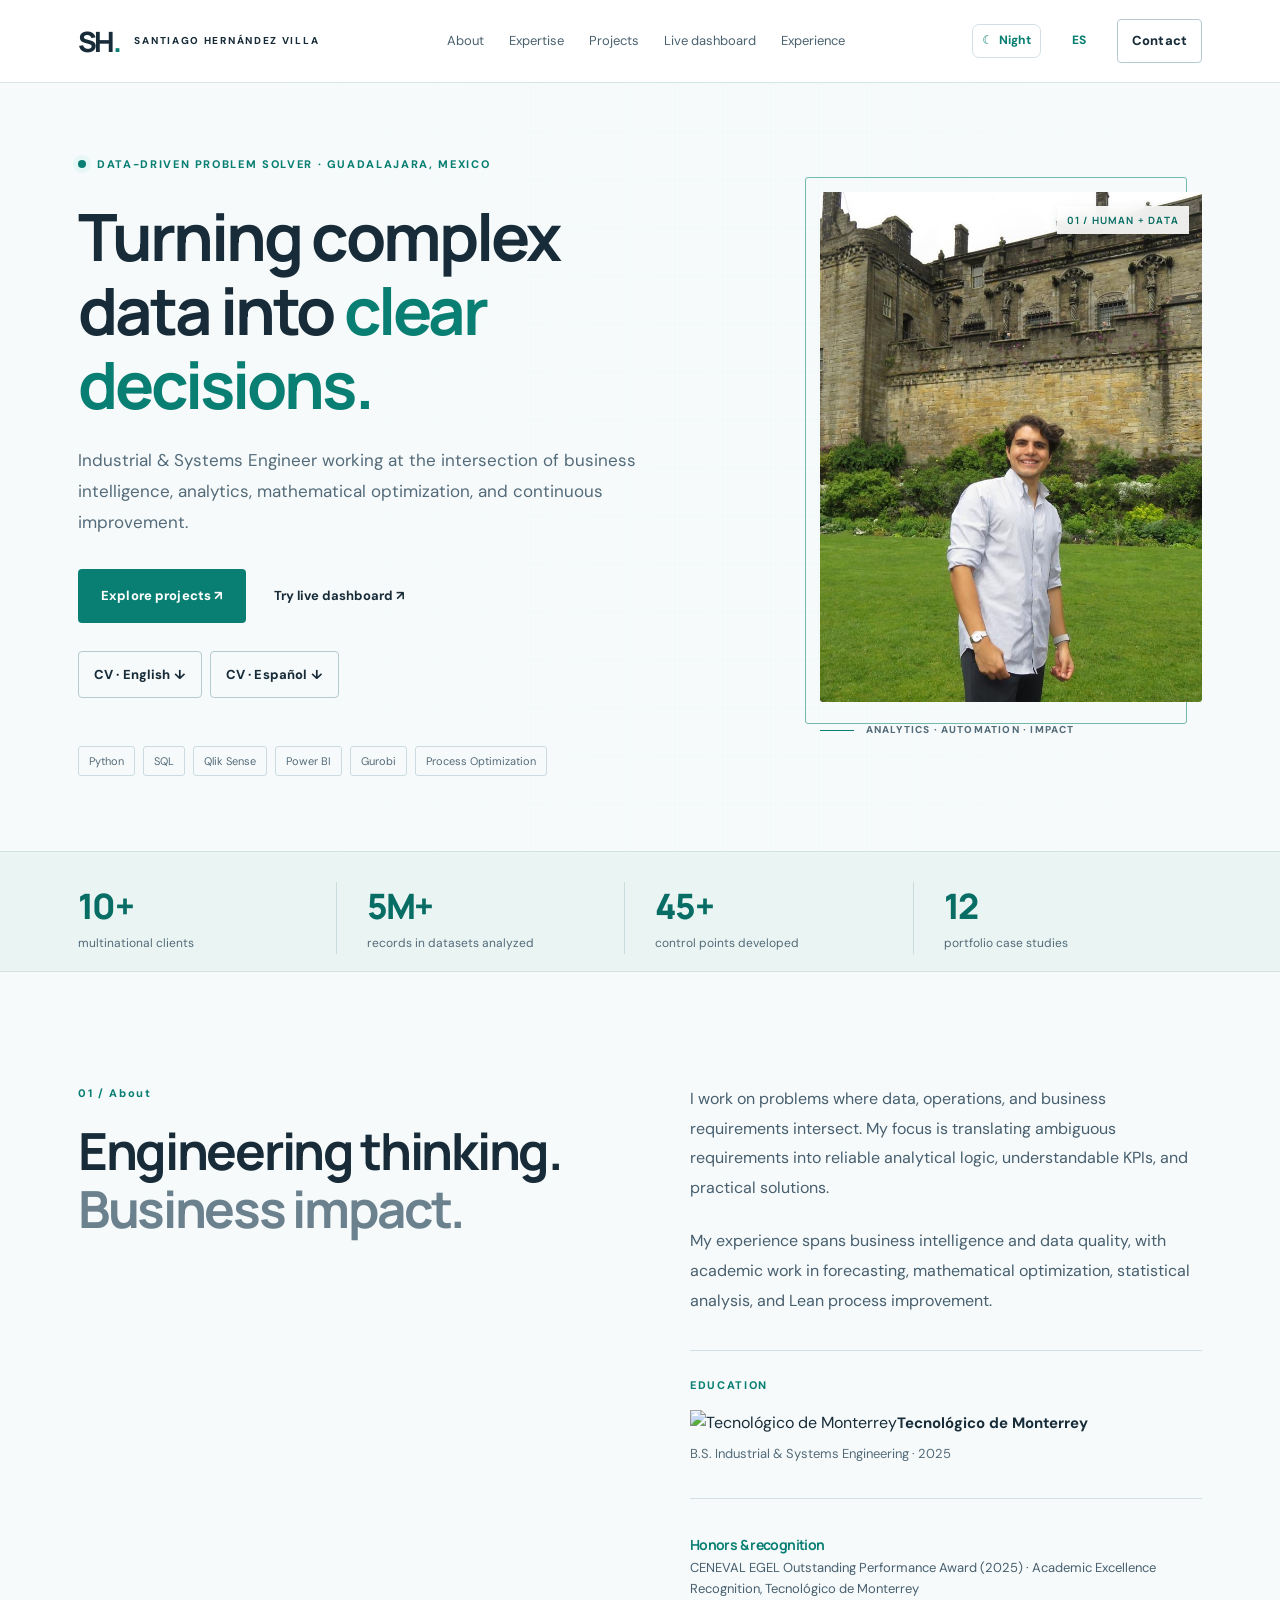
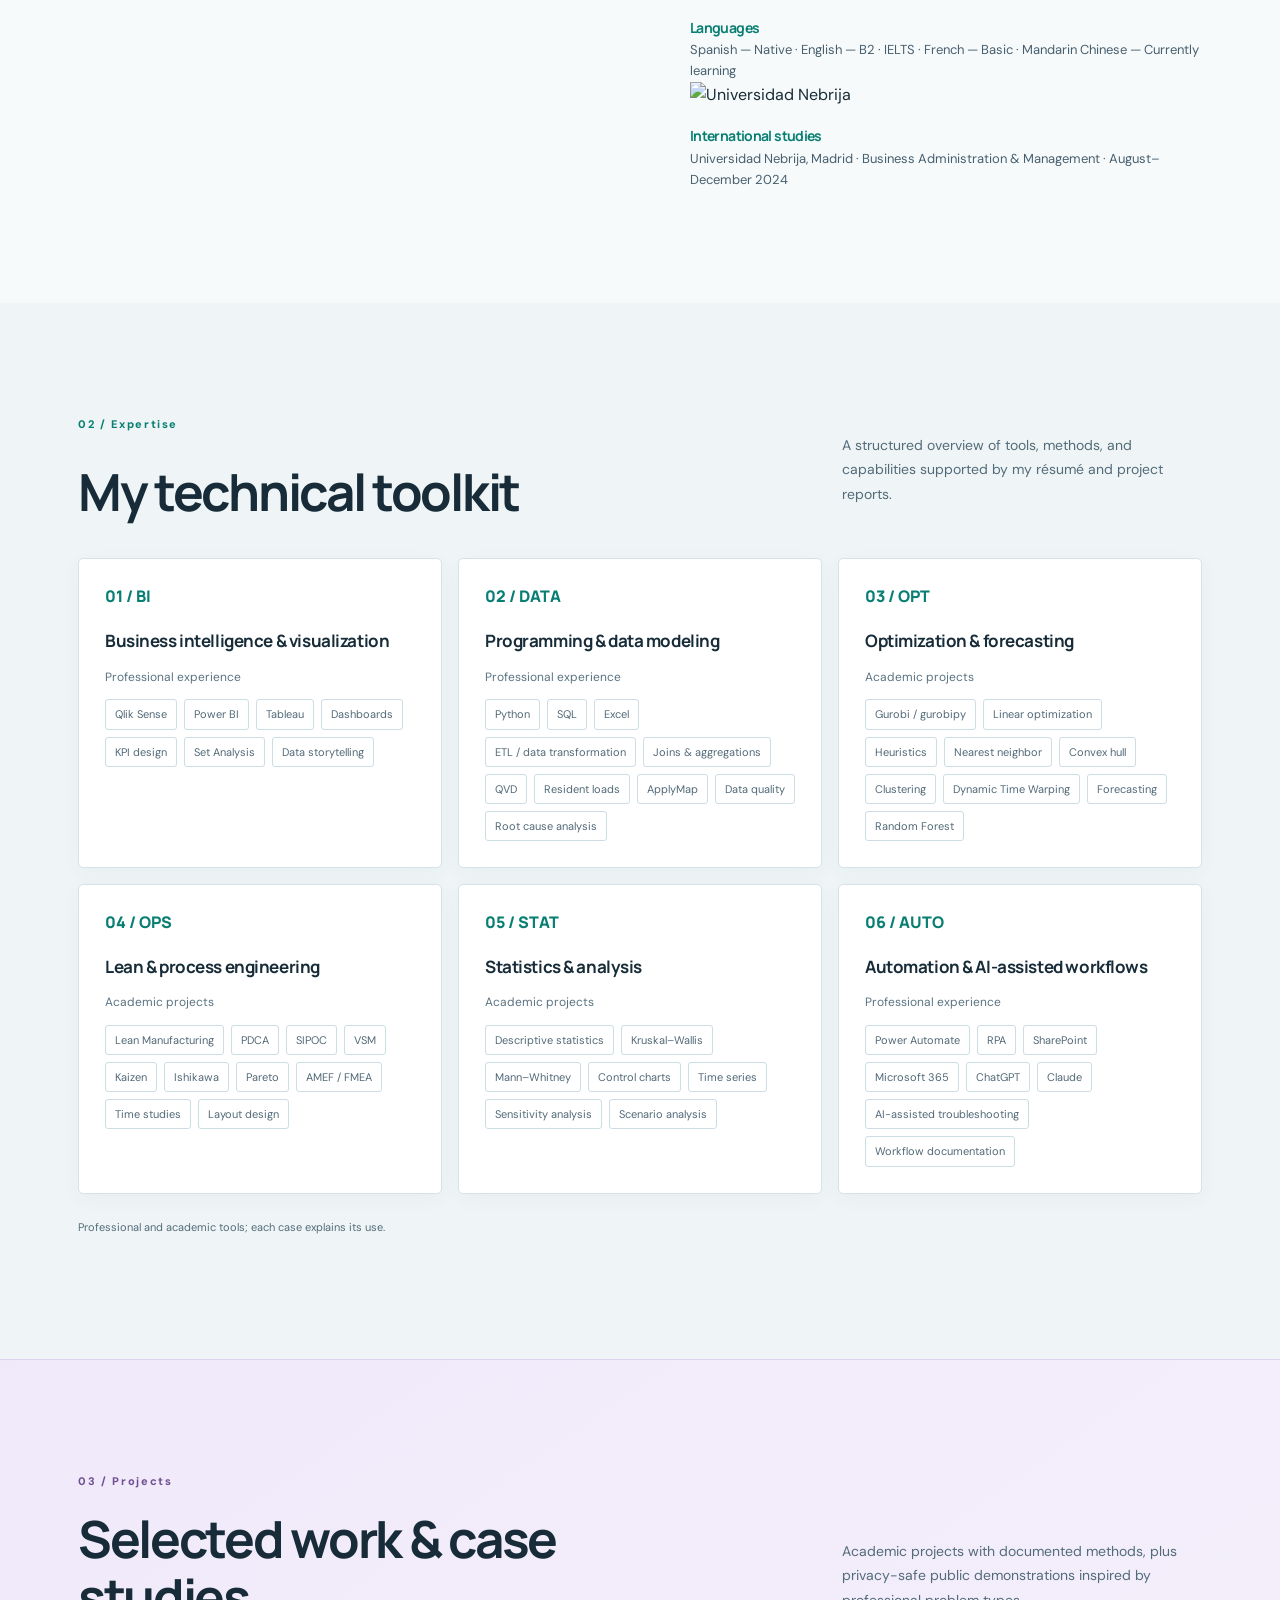
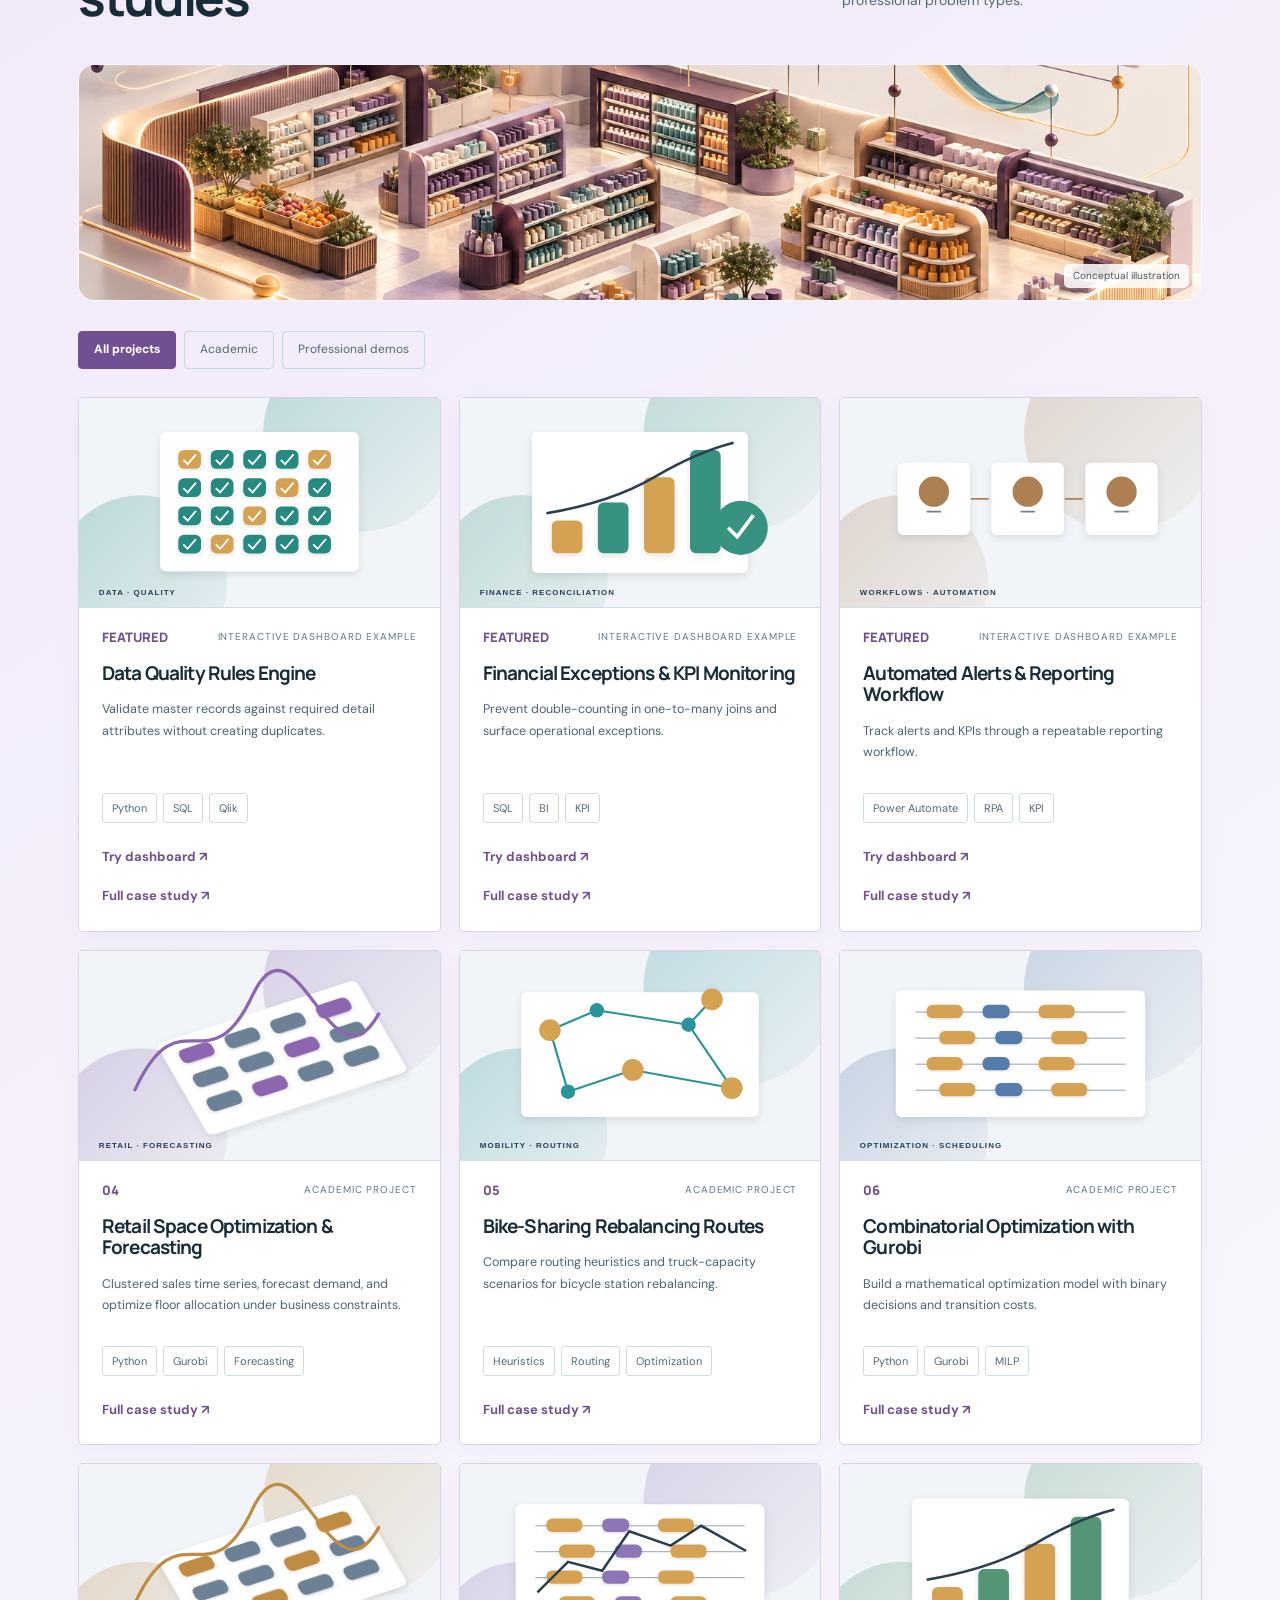
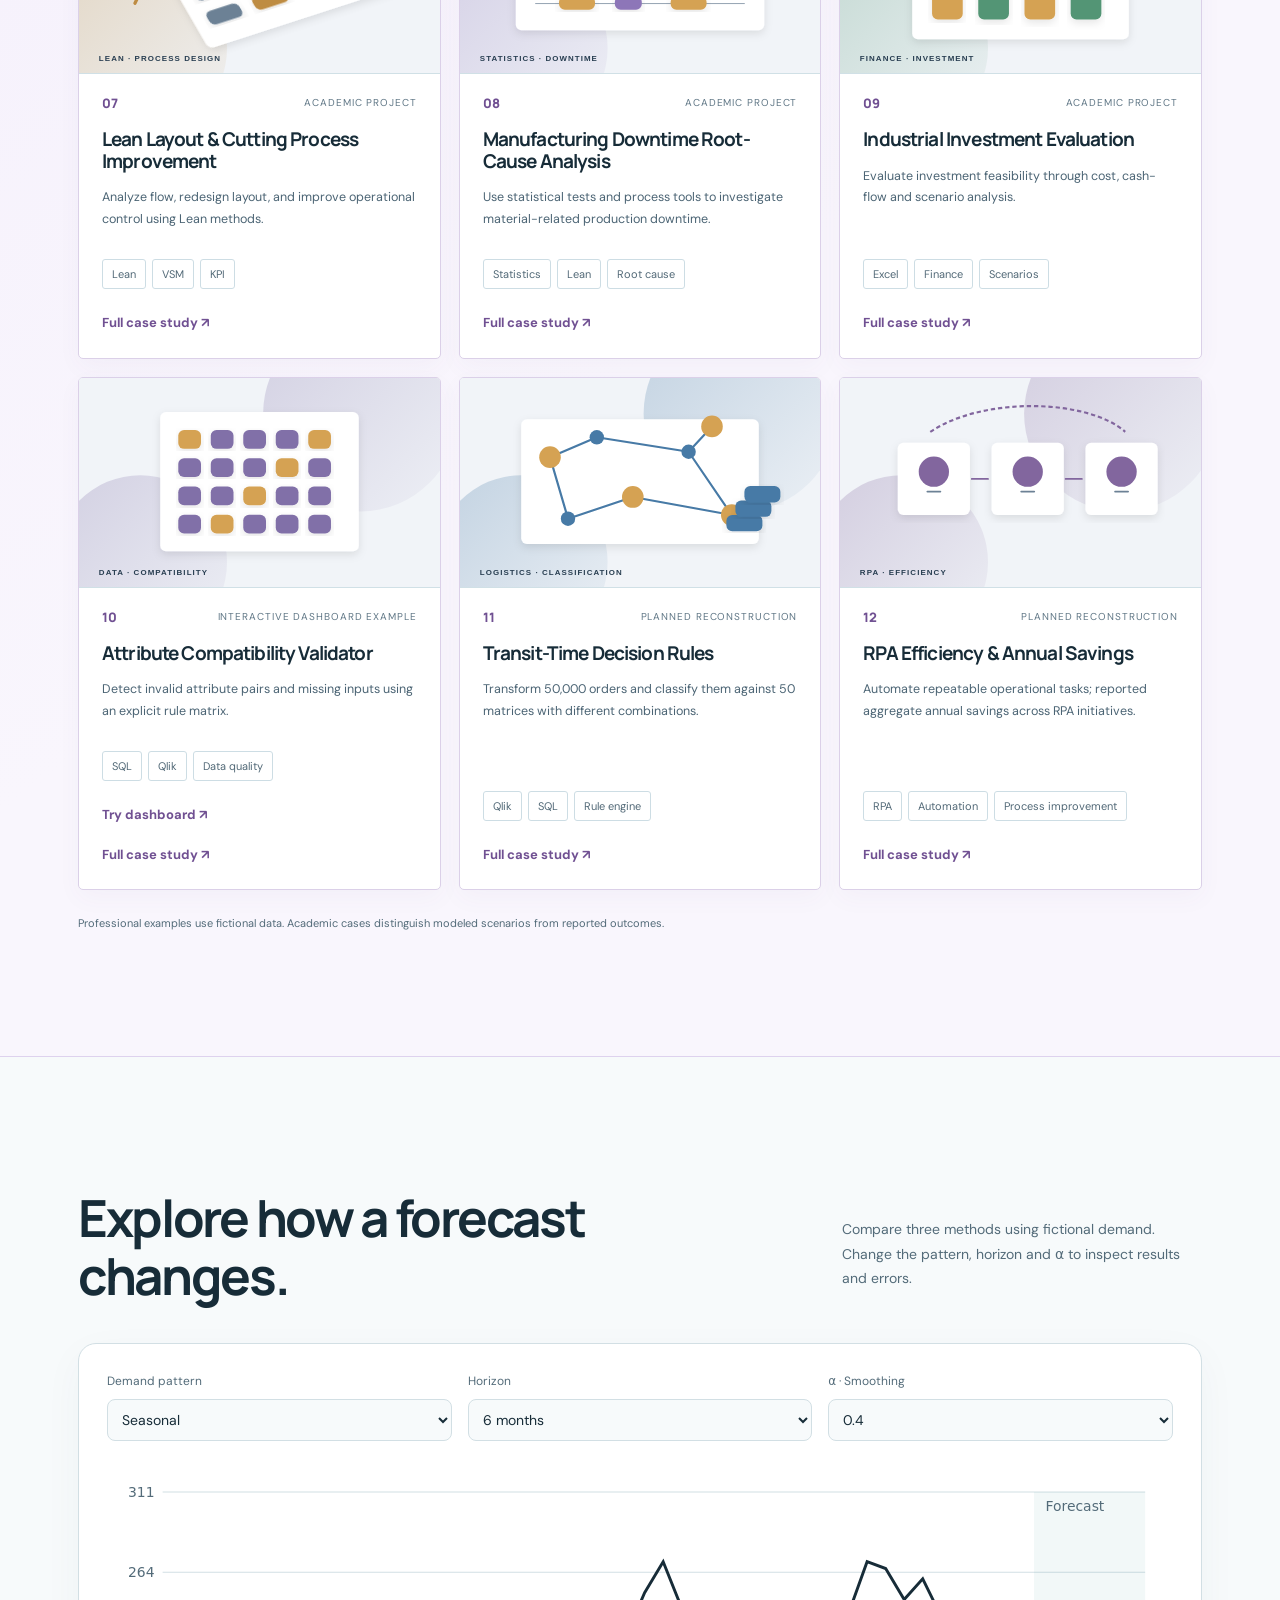
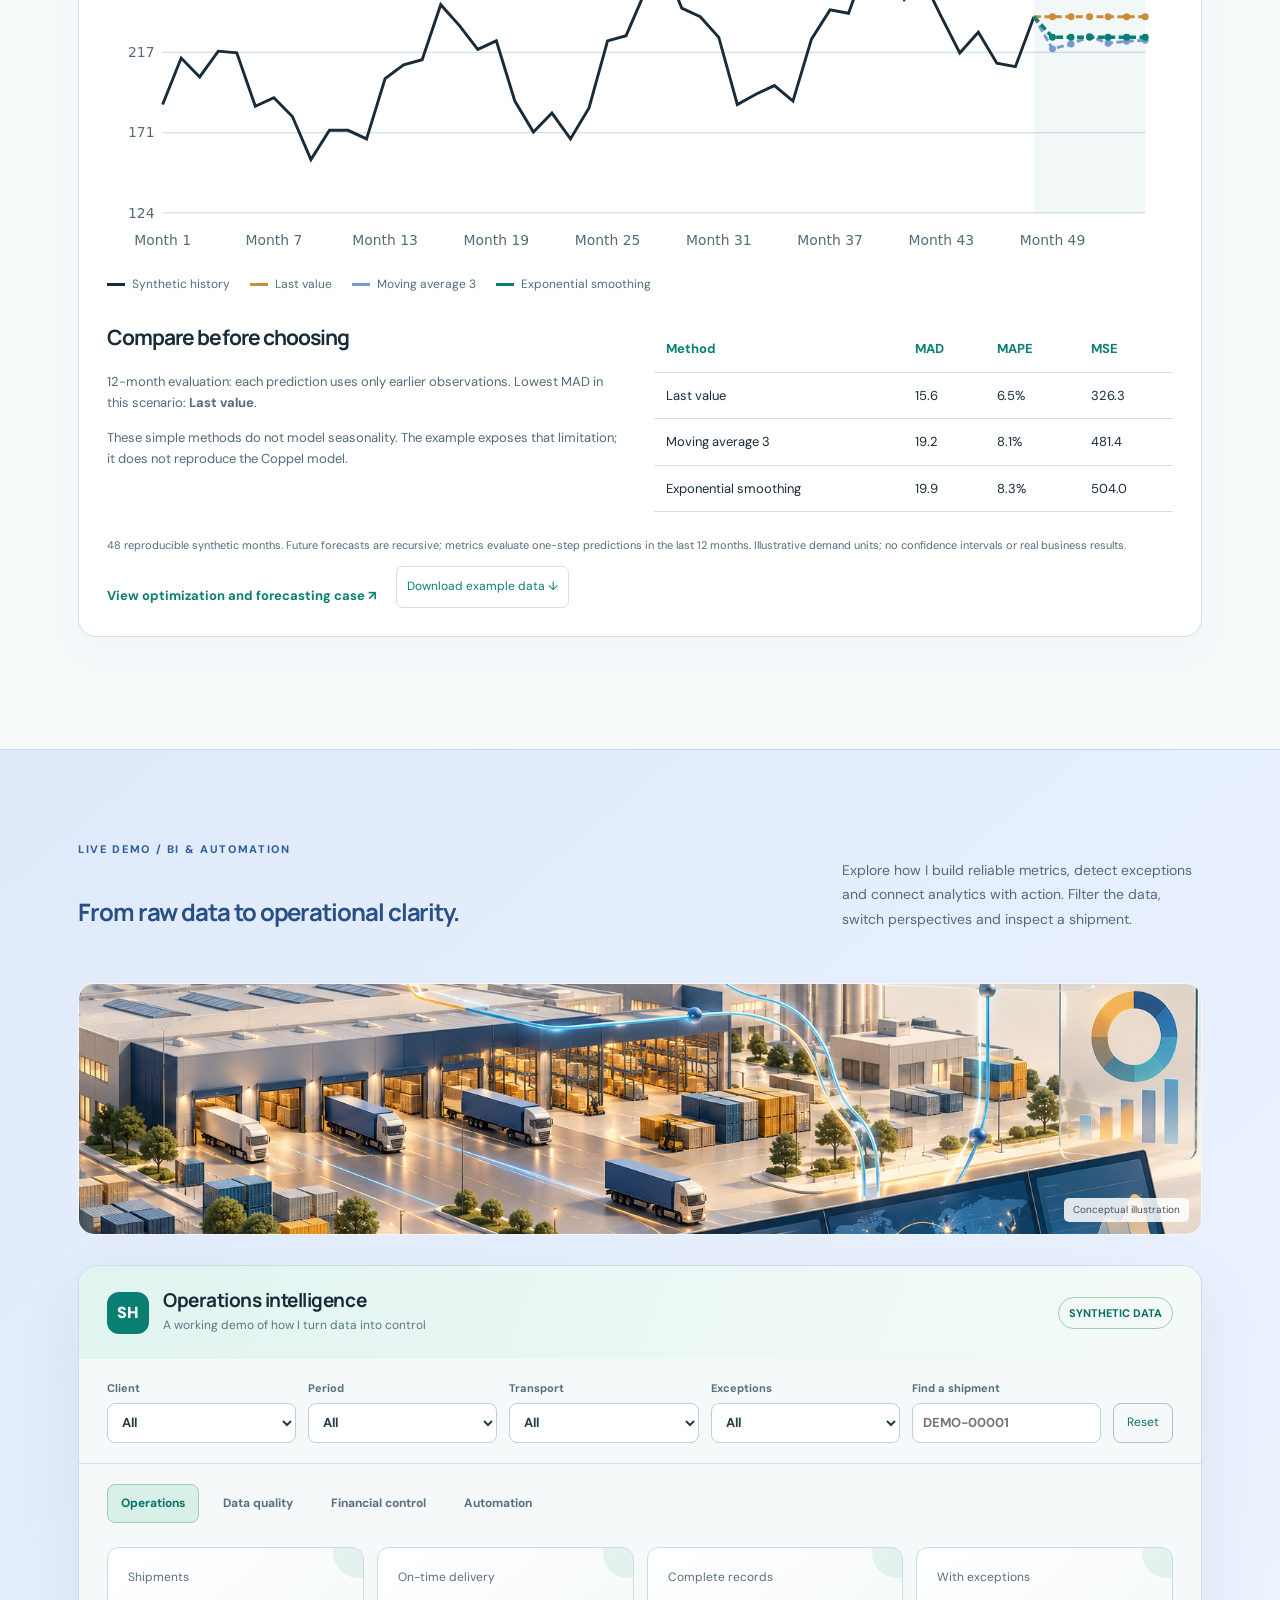
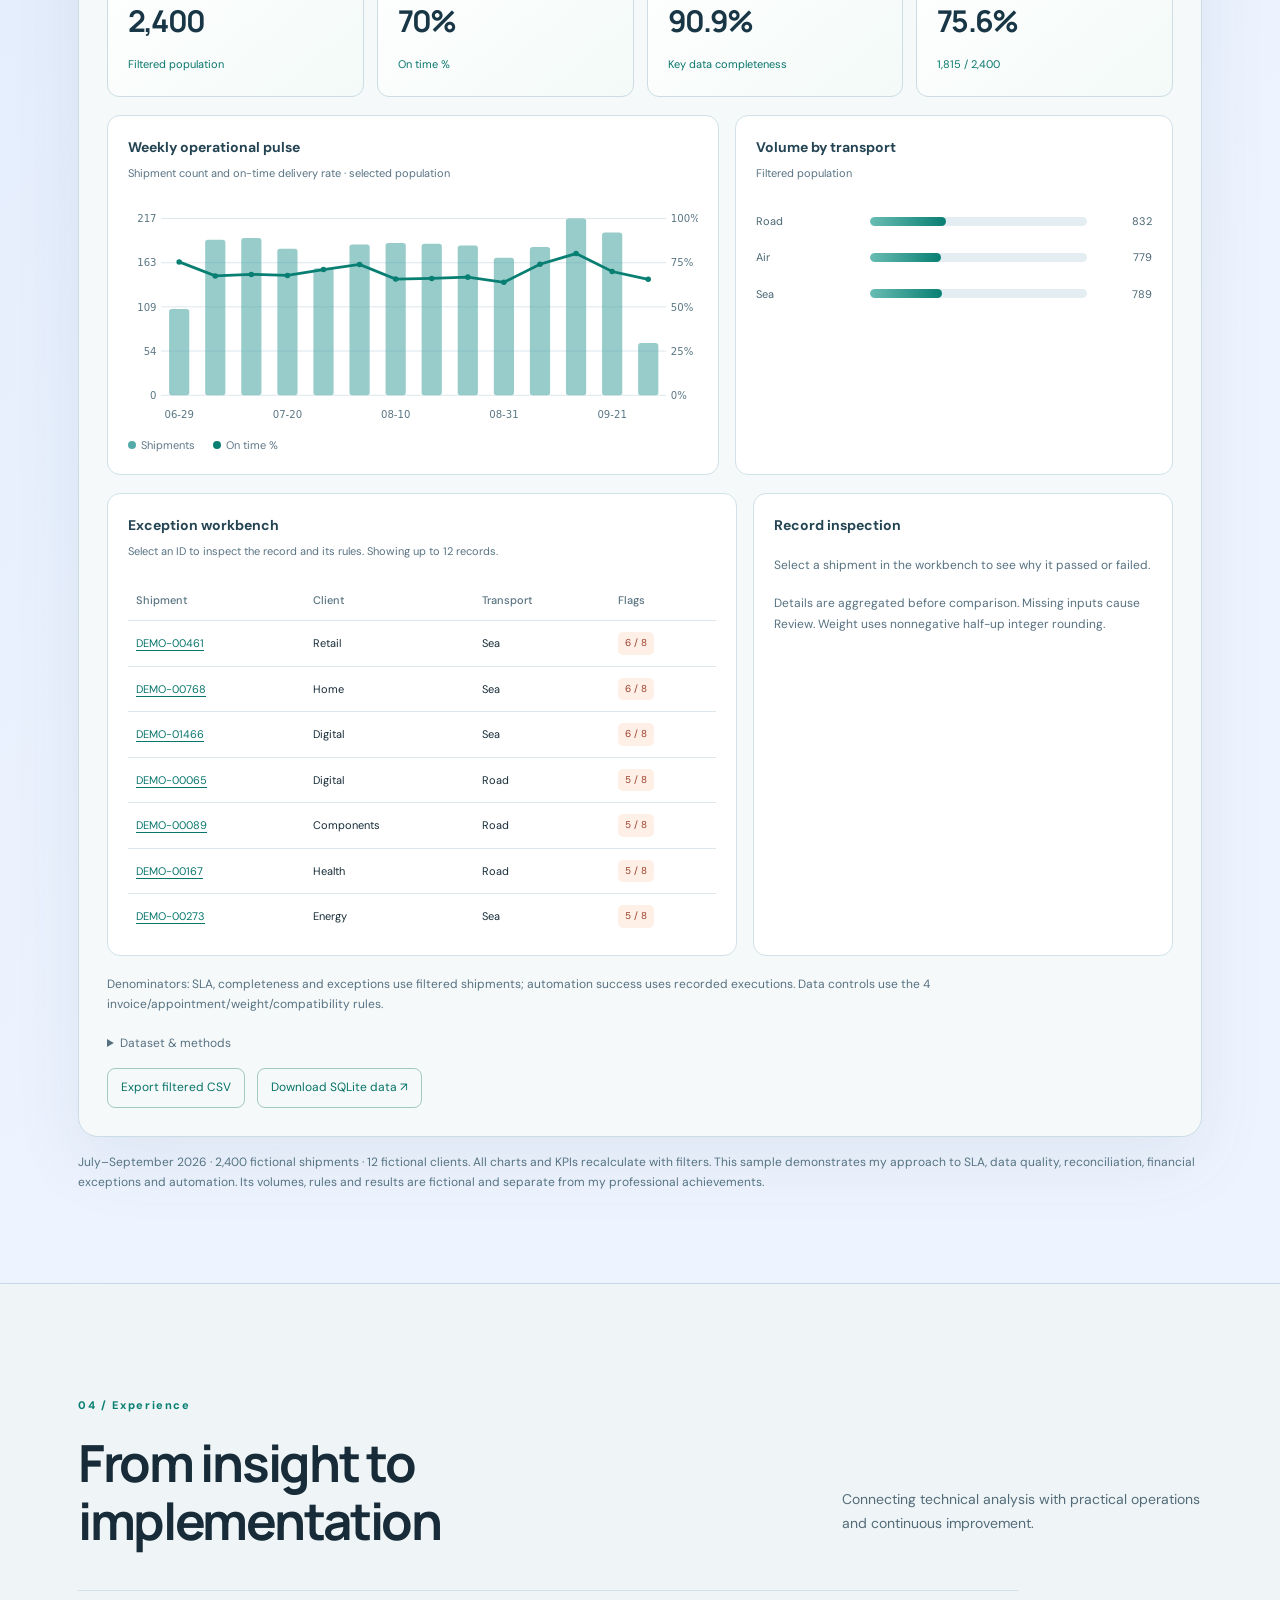
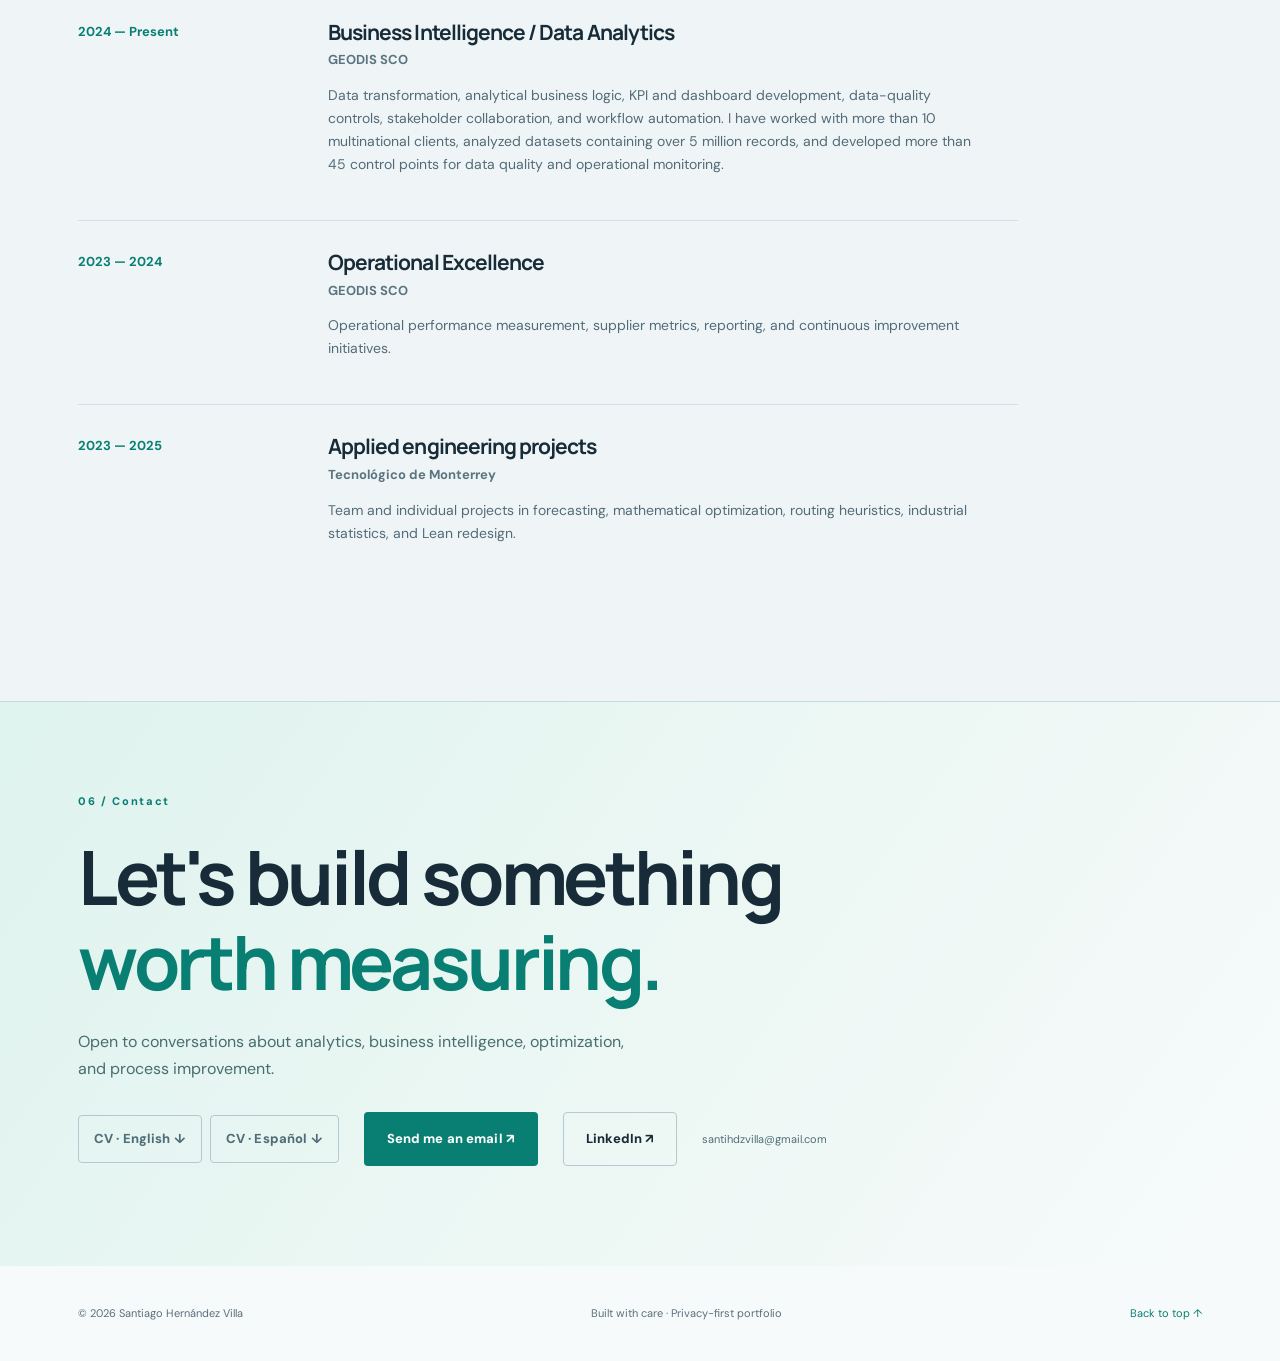
==== commit 9bc8d259: "Add files via upload" ====
--- a/index.html
+++ b/index.html
@@ -30,8 +30,8 @@
       </div>
       <div class="hero-photo-wrap"><div class="photo-outline"></div><img src="assets/santiago-portrait-web.jpg" alt="Original photograph of Santiago Hernández Villa in front of a historic stone castle" class="hero-photo" width="720" height="960" /><div class="photo-caption"><span class="caption-line"></span><span data-i18n="photoCaption">ANALYTICS · AUTOMATION · IMPACT</span></div></div>
     </section>
-    <section class="metrics"><div class="container metrics-inner"><div><strong>10+</strong><span data-i18n="metricProjects">multinational clients</span></div><div><strong>5M+</strong><span data-i18n="metricPillars">records in datasets analyzed</span></div><div><strong>45+</strong><span data-i18n="metricRetail">control points developed</span></div><div><strong>12</strong><span data-i18n="metricLean">portfolio case studies</span></div></div><div class="container footnote" data-i18n="metricsNote">Professional scope: client count, dataset scale and control points provided by Santiago.</div></section>
-    <section id="about" class="section container about-grid"><div><div class="section-kicker">01 / <span data-i18n="navAbout">About</span></div><h2 data-i18n="aboutTitle">Engineering thinking.<br><span class="muted">Business impact.</span></h2></div><div class="about-copy"><p data-i18n="aboutP1">I work on problems where data, operations, and business requirements intersect. My focus is translating ambiguous requirements into reliable analytical logic, understandable KPIs, and practical solutions.</p><p data-i18n="aboutP2">My experience spans business intelligence and data quality, with academic work in forecasting, mathematical optimization, statistical analysis, and Lean process improvement.</p><div class="education"><span class="eyebrow" data-i18n="educationLabel">EDUCATION</span><strong>Tecnológico de Monterrey</strong><span data-i18n="degree">B.S. Industrial & Systems Engineering · 2025</span><div class="profile-extras"><h3 data-i18n="honorsHeading">Honors & recognition</h3><p data-i18n="honorsText">CENEVAL EGEL Outstanding Performance Award (2025) · Academic Excellence Recognition, Tecnológico de Monterrey</p><h3 data-i18n="languagesHeading">Languages</h3><p data-i18n="languagesText">Spanish — Native · English — B2 (IELTS, as listed on CV) · French — Basic · Mandarin Chinese — Currently learning (level not assessed)</p><h3 data-i18n="exchangeHeading">International studies</h3><p data-i18n="exchangeText">Universidad Nebrija, Madrid · Business Administration & Management · August–December 2024</p></div></div></div></section>
+    <section class="metrics"><div class="container metrics-inner"><div><strong>10+</strong><span data-i18n="metricProjects">multinational clients</span></div><div><strong>5M+</strong><span data-i18n="metricPillars">records in datasets analyzed</span></div><div><strong>45+</strong><span data-i18n="metricRetail">control points developed</span></div><div><strong>12</strong><span data-i18n="metricLean">portfolio case studies</span></div></div></section>
+    <section id="about" class="section container about-grid"><div><div class="section-kicker">01 / <span data-i18n="navAbout">About</span></div><h2 data-i18n="aboutTitle">Engineering thinking.<br><span class="muted">Business impact.</span></h2></div><div class="about-copy"><p data-i18n="aboutP1">I work on problems where data, operations, and business requirements intersect. My focus is translating ambiguous requirements into reliable analytical logic, understandable KPIs, and practical solutions.</p><p data-i18n="aboutP2">My experience spans business intelligence and data quality, with academic work in forecasting, mathematical optimization, statistical analysis, and Lean process improvement.</p><div class="education"><span class="eyebrow" data-i18n="educationLabel">EDUCATION</span><div class="university-row"><img src="assets/education/tec.png" alt="Tecnológico de Monterrey" loading="lazy"><strong>Tecnológico de Monterrey</strong></div><span data-i18n="degree">B.S. Industrial & Systems Engineering · 2025</span><div class="profile-extras"><h3 data-i18n="honorsHeading">Honors & recognition</h3><p data-i18n="honorsText">CENEVAL EGEL Outstanding Performance Award (2025) · Academic Excellence Recognition, Tecnológico de Monterrey</p><h3 data-i18n="languagesHeading">Languages</h3><p data-i18n="languagesText">Spanish — Native · English — B2 (IELTS, as listed on CV) · French — Basic · Mandarin Chinese — Currently learning (level not assessed)</p><img class="nebrija-logo" src="assets/education/nebrija.png" alt="Universidad Nebrija" loading="lazy"><h3 data-i18n="exchangeHeading">International studies</h3><p data-i18n="exchangeText">Universidad Nebrija, Madrid · Business Administration & Management · August–December 2024</p></div></div></div></section>
 
     <section id="expertise" class="section section-alt"><div class="container"><div class="section-kicker">02 / <span data-i18n="navExpertise">Expertise</span></div><div class="section-heading"><h2 data-i18n="expertiseTitle">My technical toolkit</h2><p data-i18n="expertiseIntro">A structured overview of tools, methods, and capabilities supported by my résumé and project reports.</p></div><div class="skills-grid" id="skillsGrid"></div><p class="disclosure" data-i18n="skillsDisclaimer">Tools listed reflect résumé claims and documented coursework. Proficiency varies; project pages distinguish hands-on evidence from proposed demonstrations.</p></div></section>
     <section id="projects" class="section cases-section"><div class="container"><div class="section-kicker">03 / <span data-i18n="navProjects">Projects</span></div><div class="section-heading"><h2 data-i18n="projectsTitle">Selected work & case studies</h2><p data-i18n="projectsIntro">Academic projects with documented methods, plus privacy-safe public demonstrations inspired by professional problem types.</p></div><figure class="editorial-cover case-cover"><img src="assets/editorial/optimization-cover.png" alt="Conceptual illustration of forecasting and optimization" loading="lazy"><figcaption data-i18n="conceptArt">Conceptual illustration</figcaption></figure><div class="filters" id="filters" role="group" aria-label="Filter projects"></div><div class="projects-grid" id="projectsGrid"></div><p class="disclosure" data-i18n="projectDisclaimer">Professional case studies are planned synthetic-data reconstructions, not publicly released employer code or verified production deployments.</p></div></section>
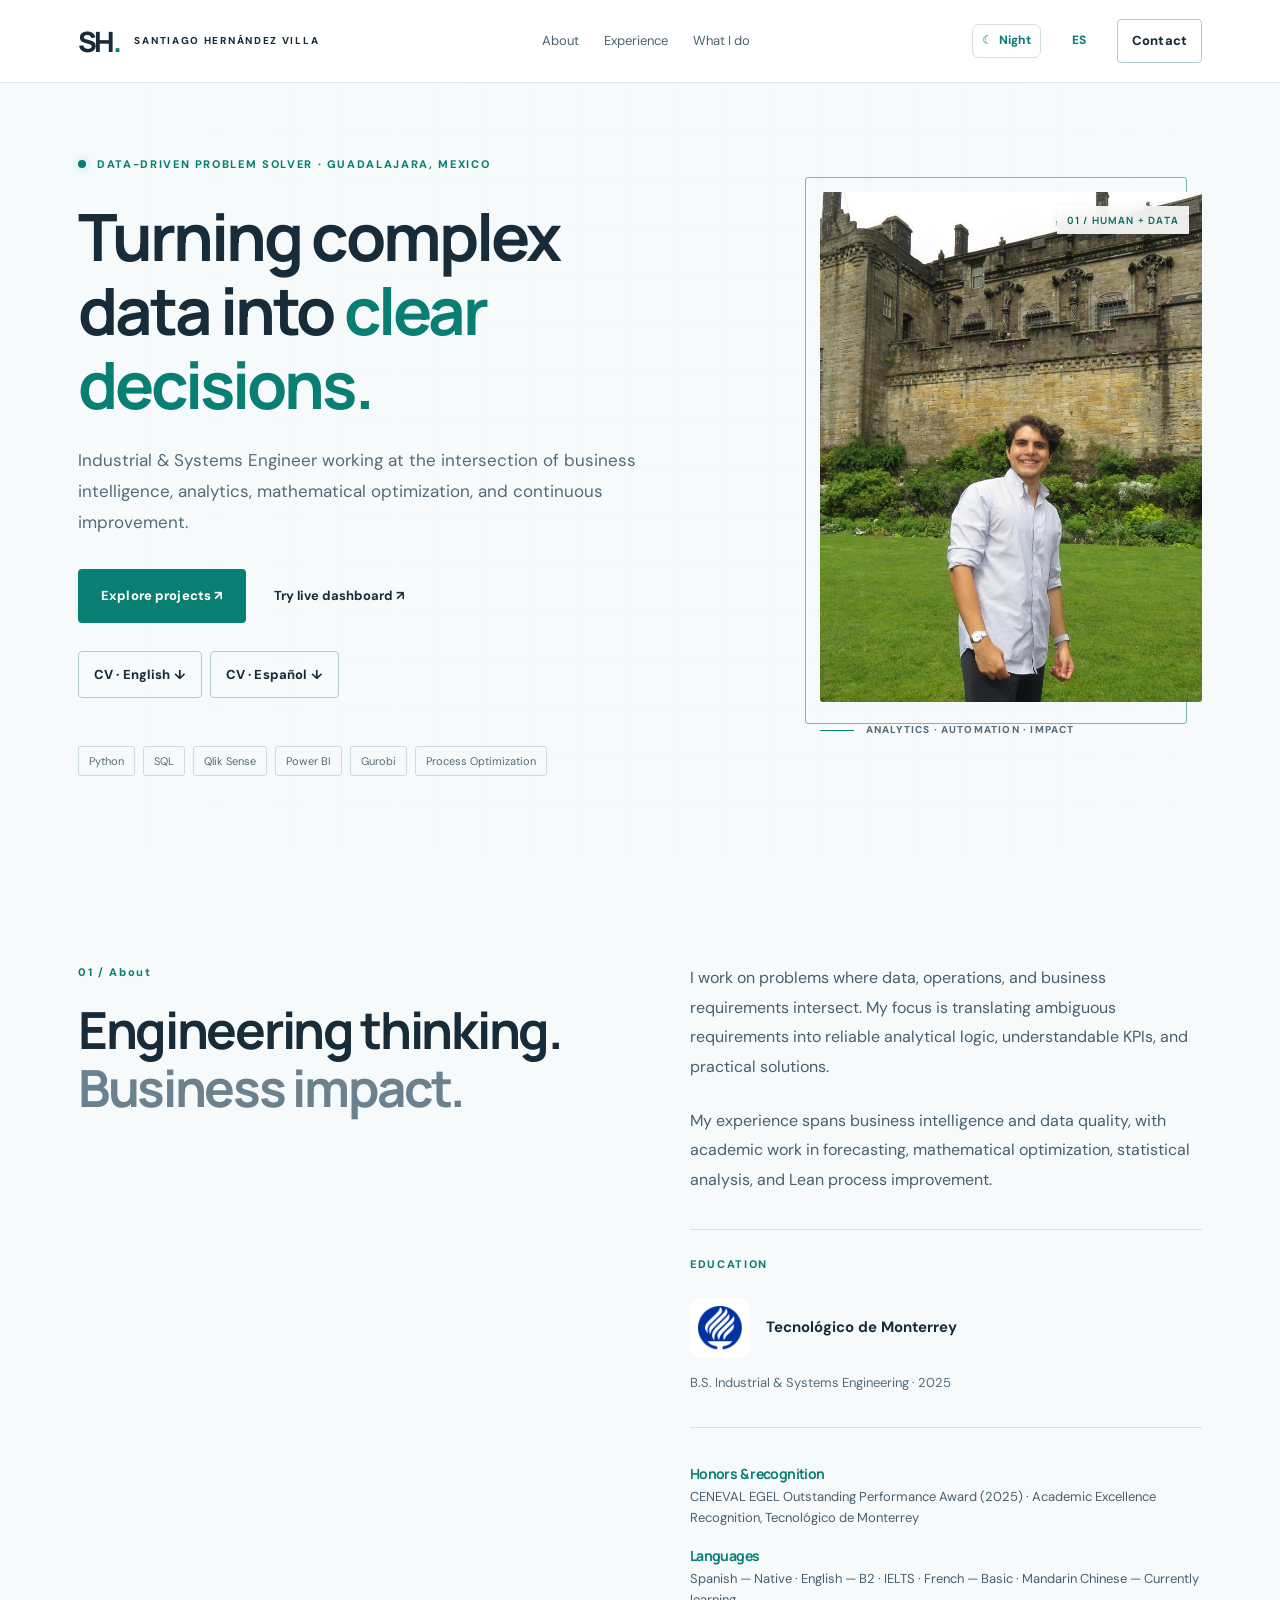
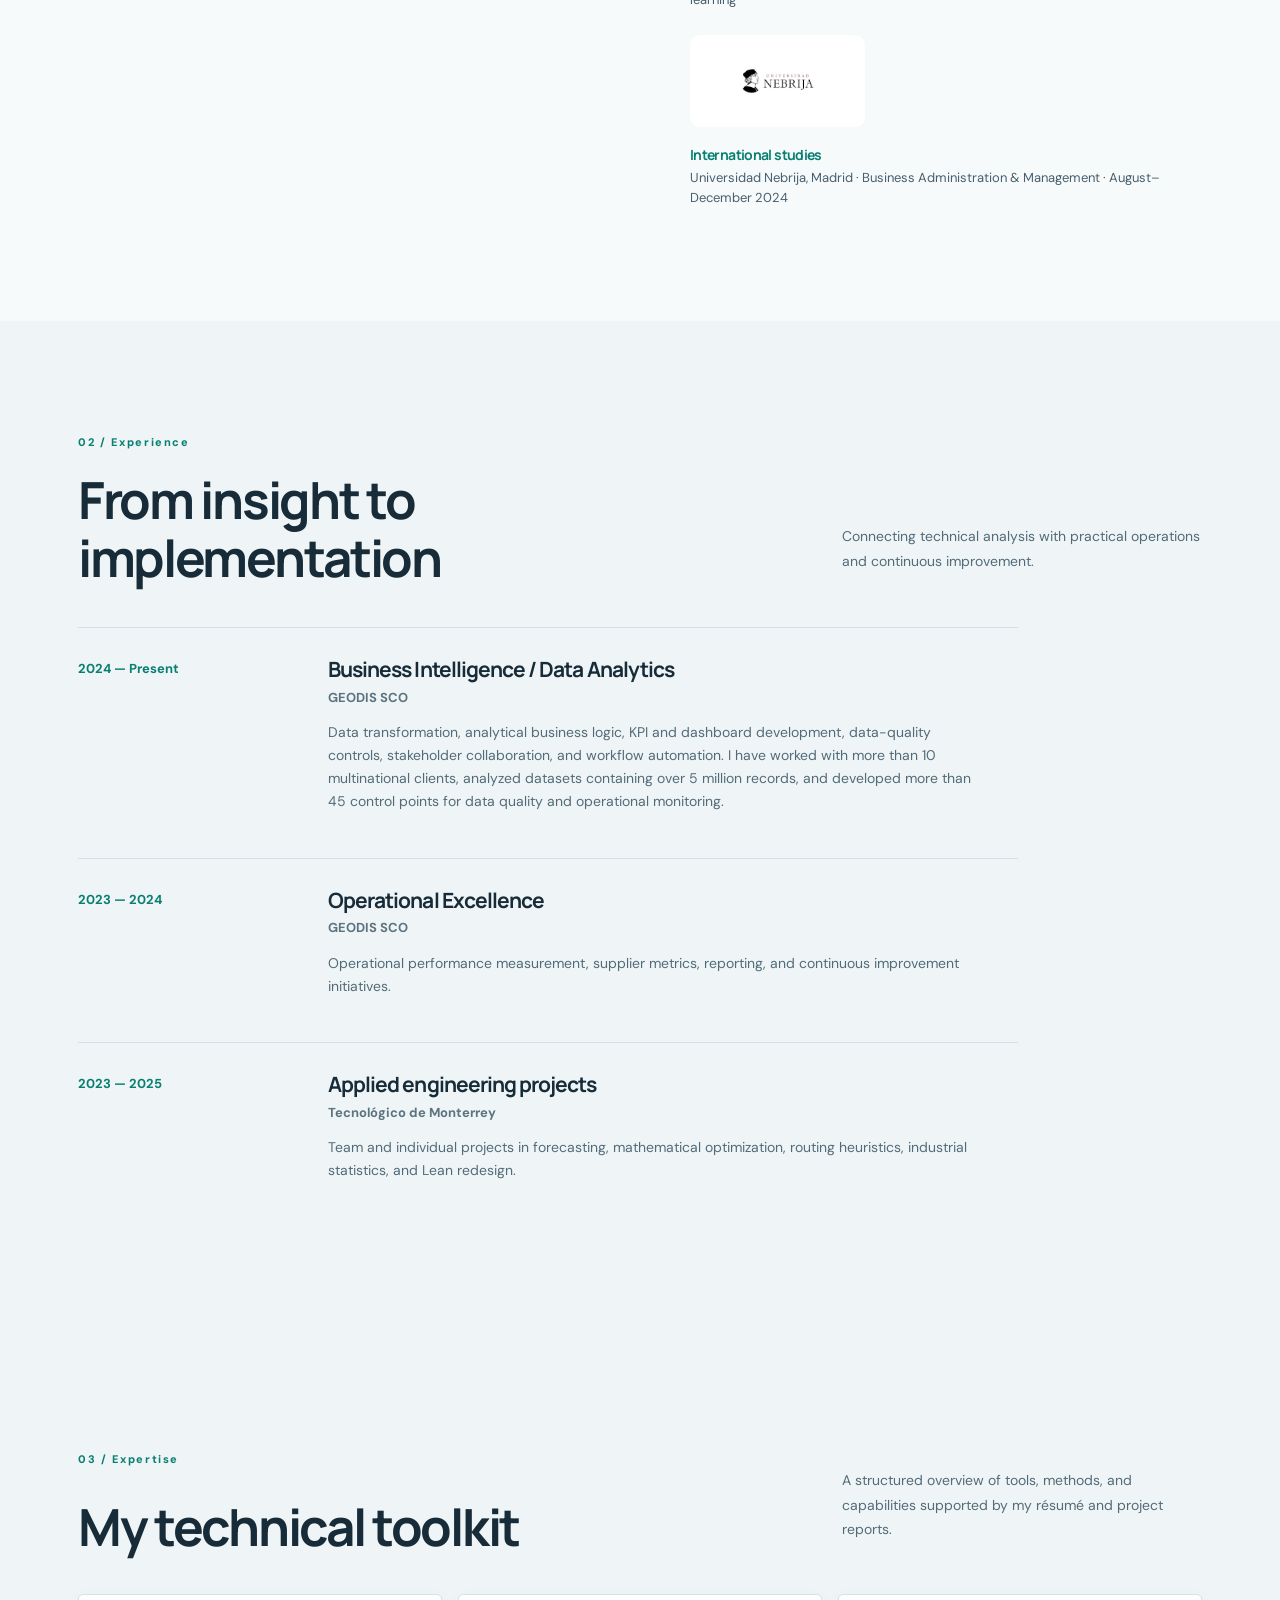
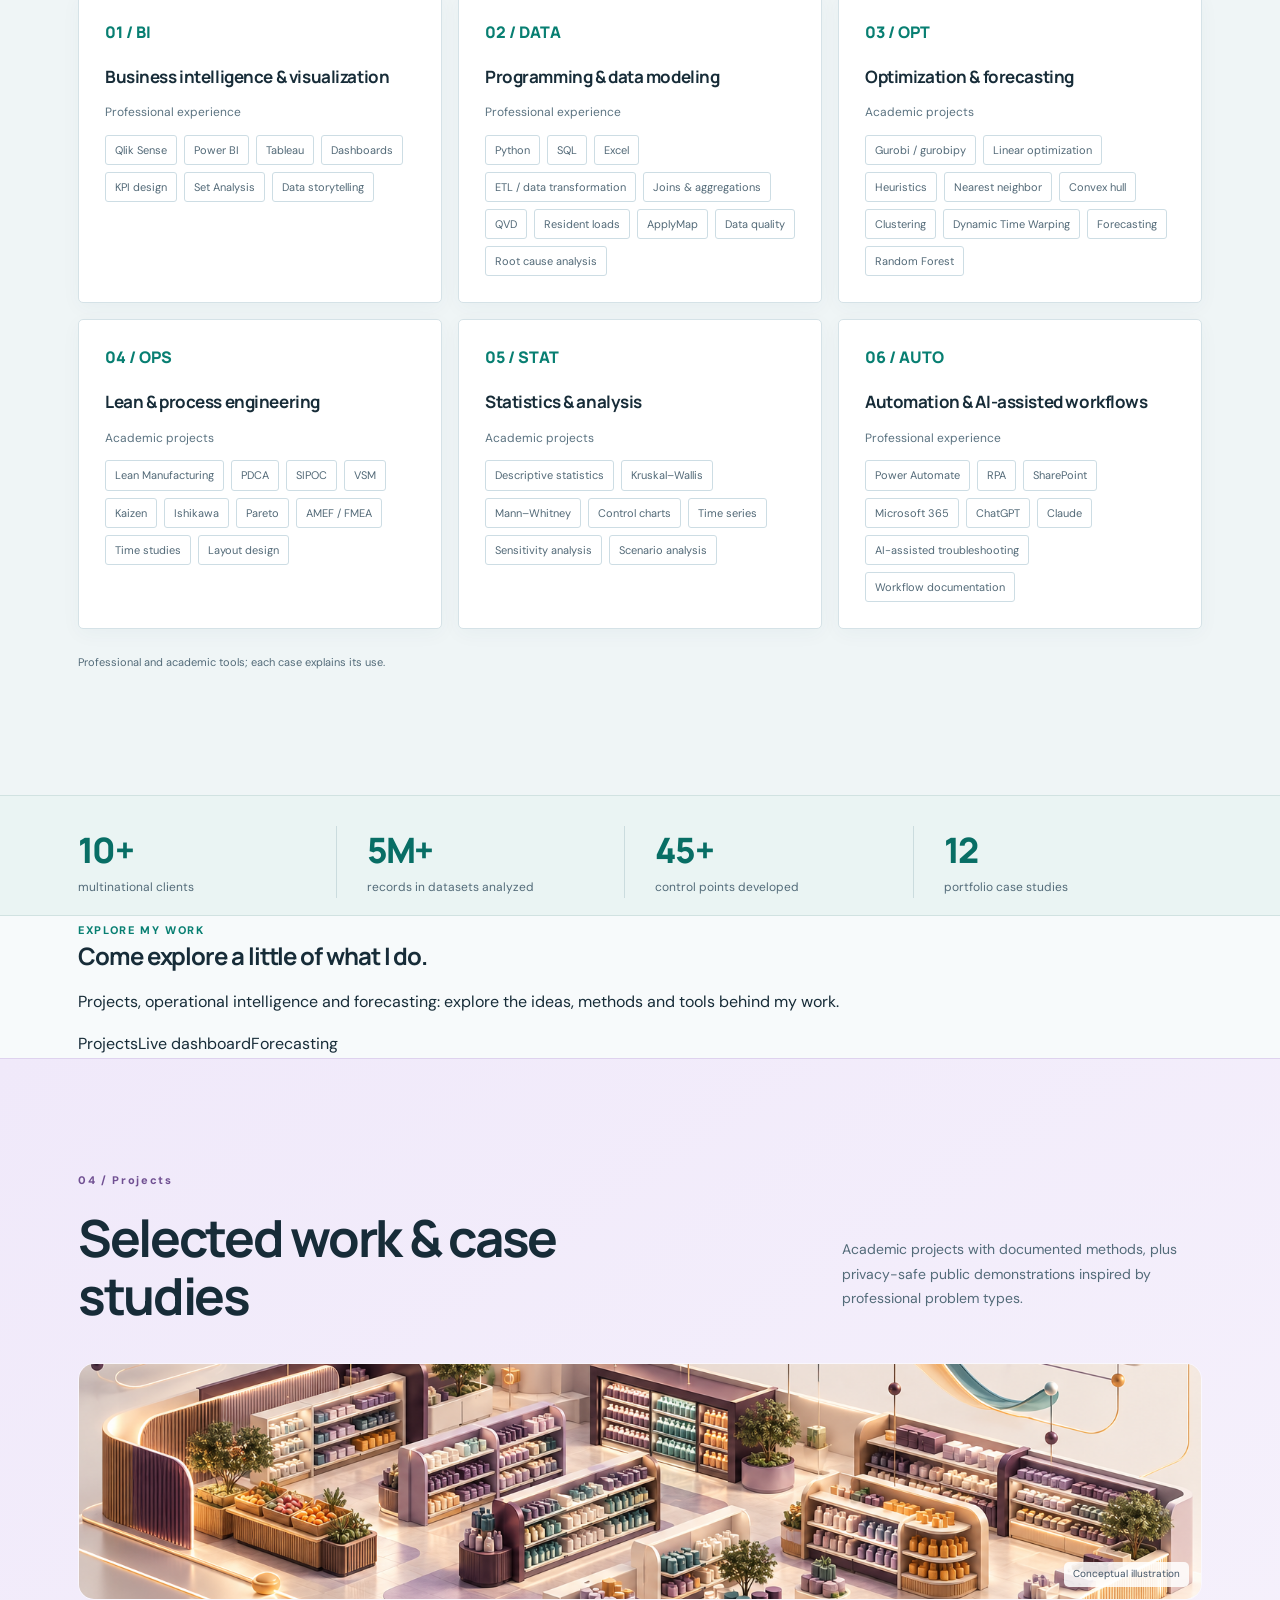
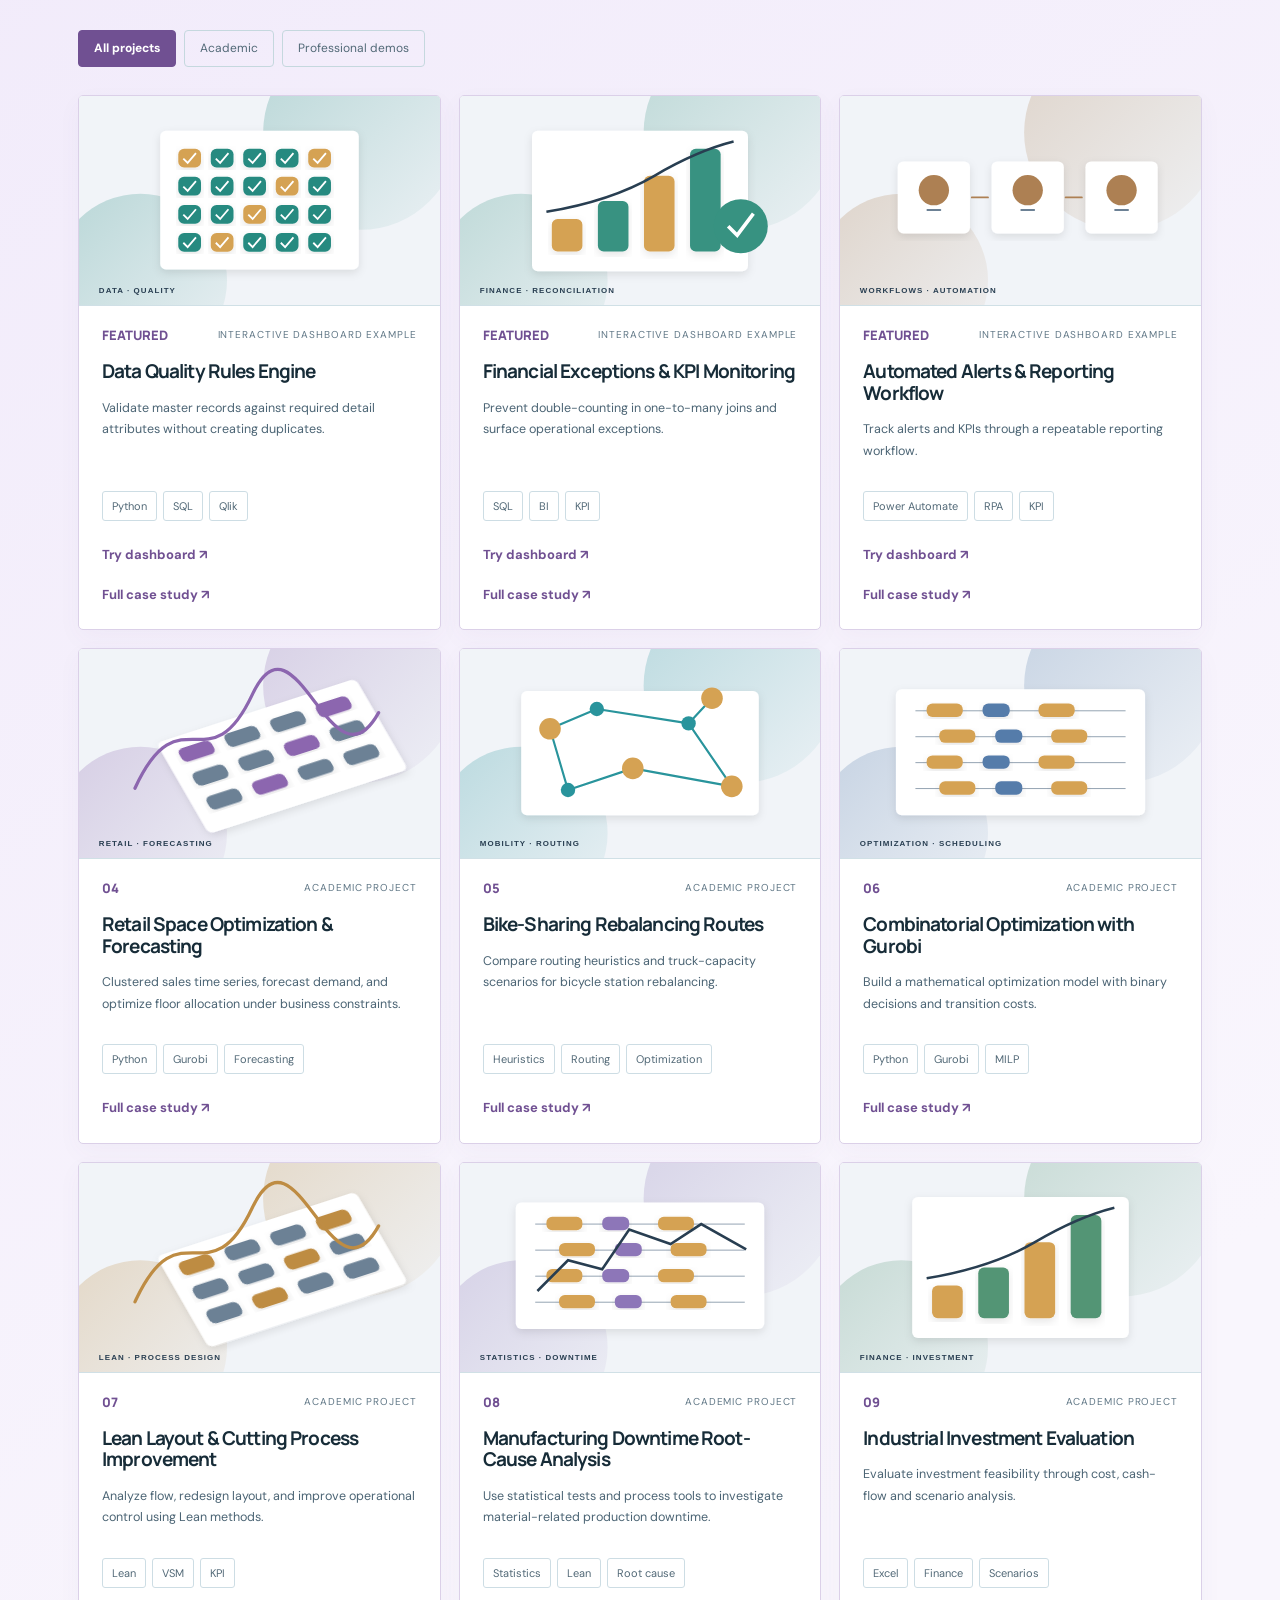
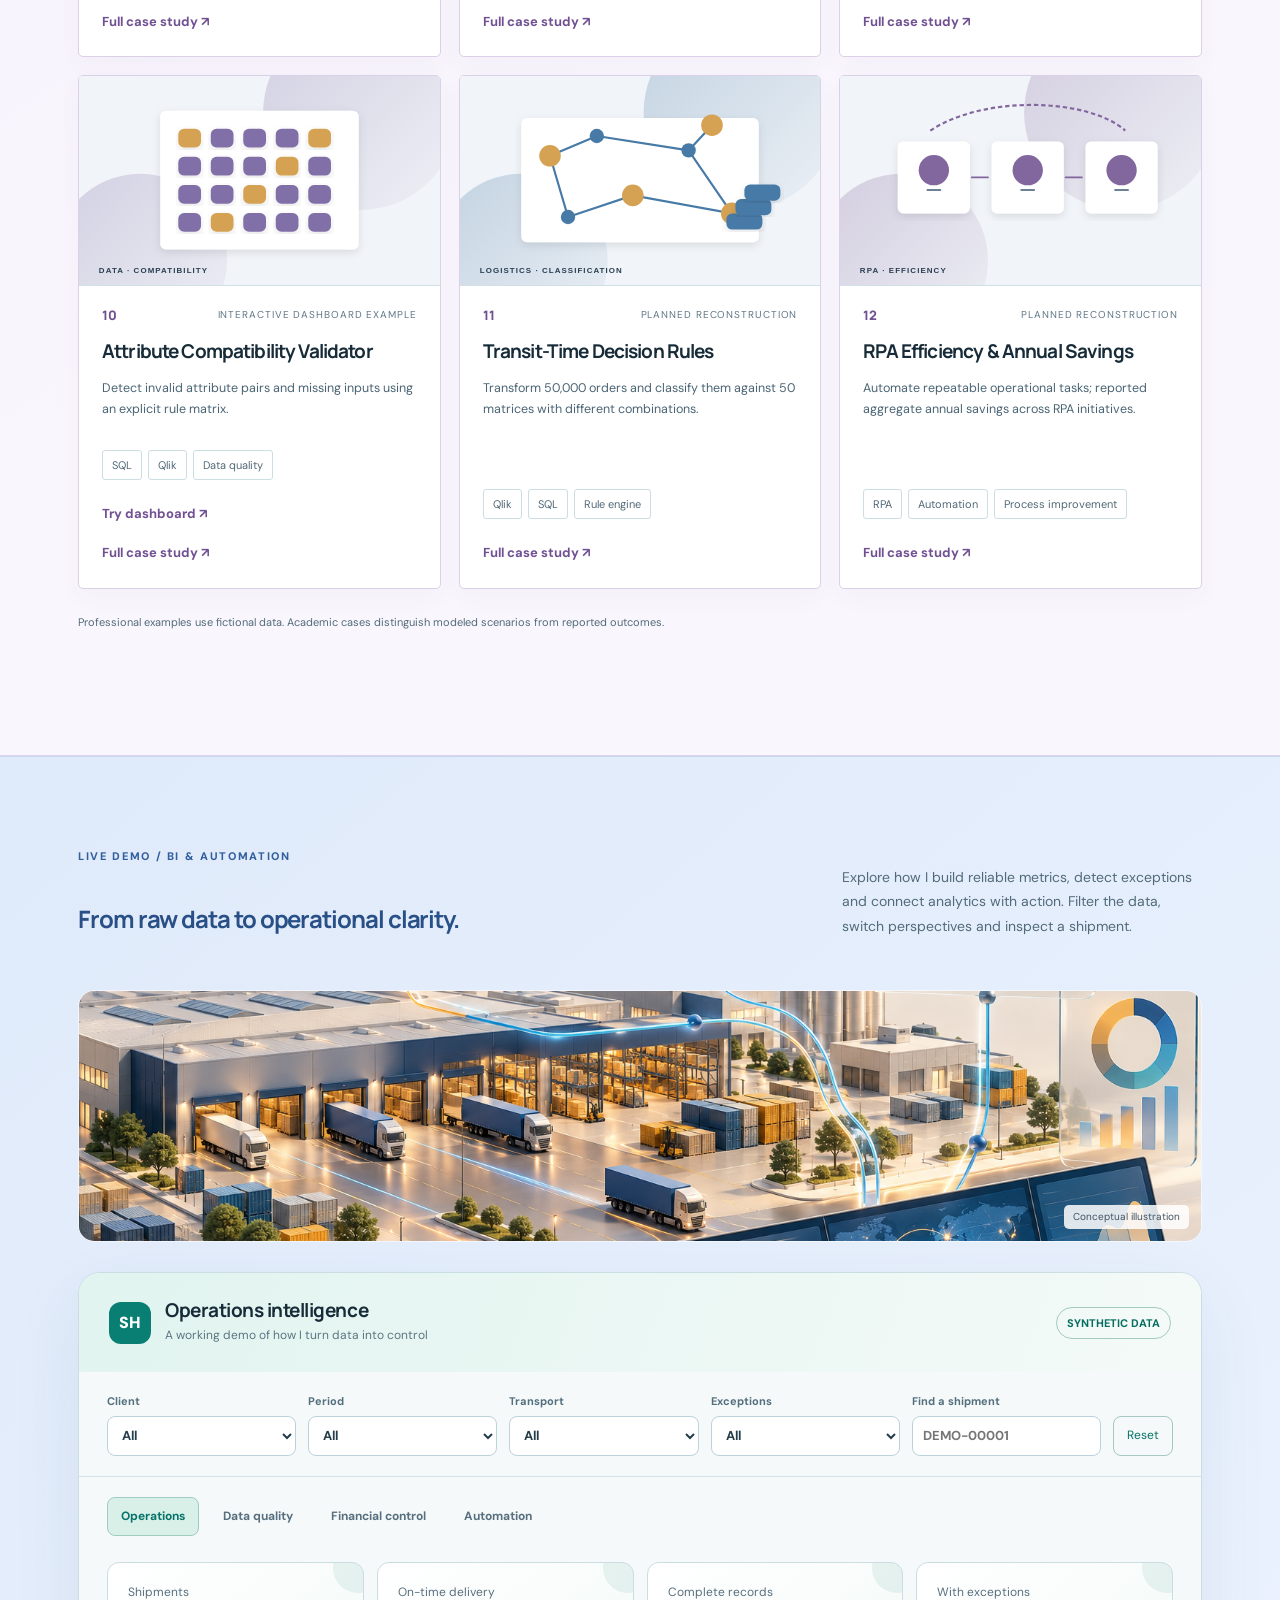
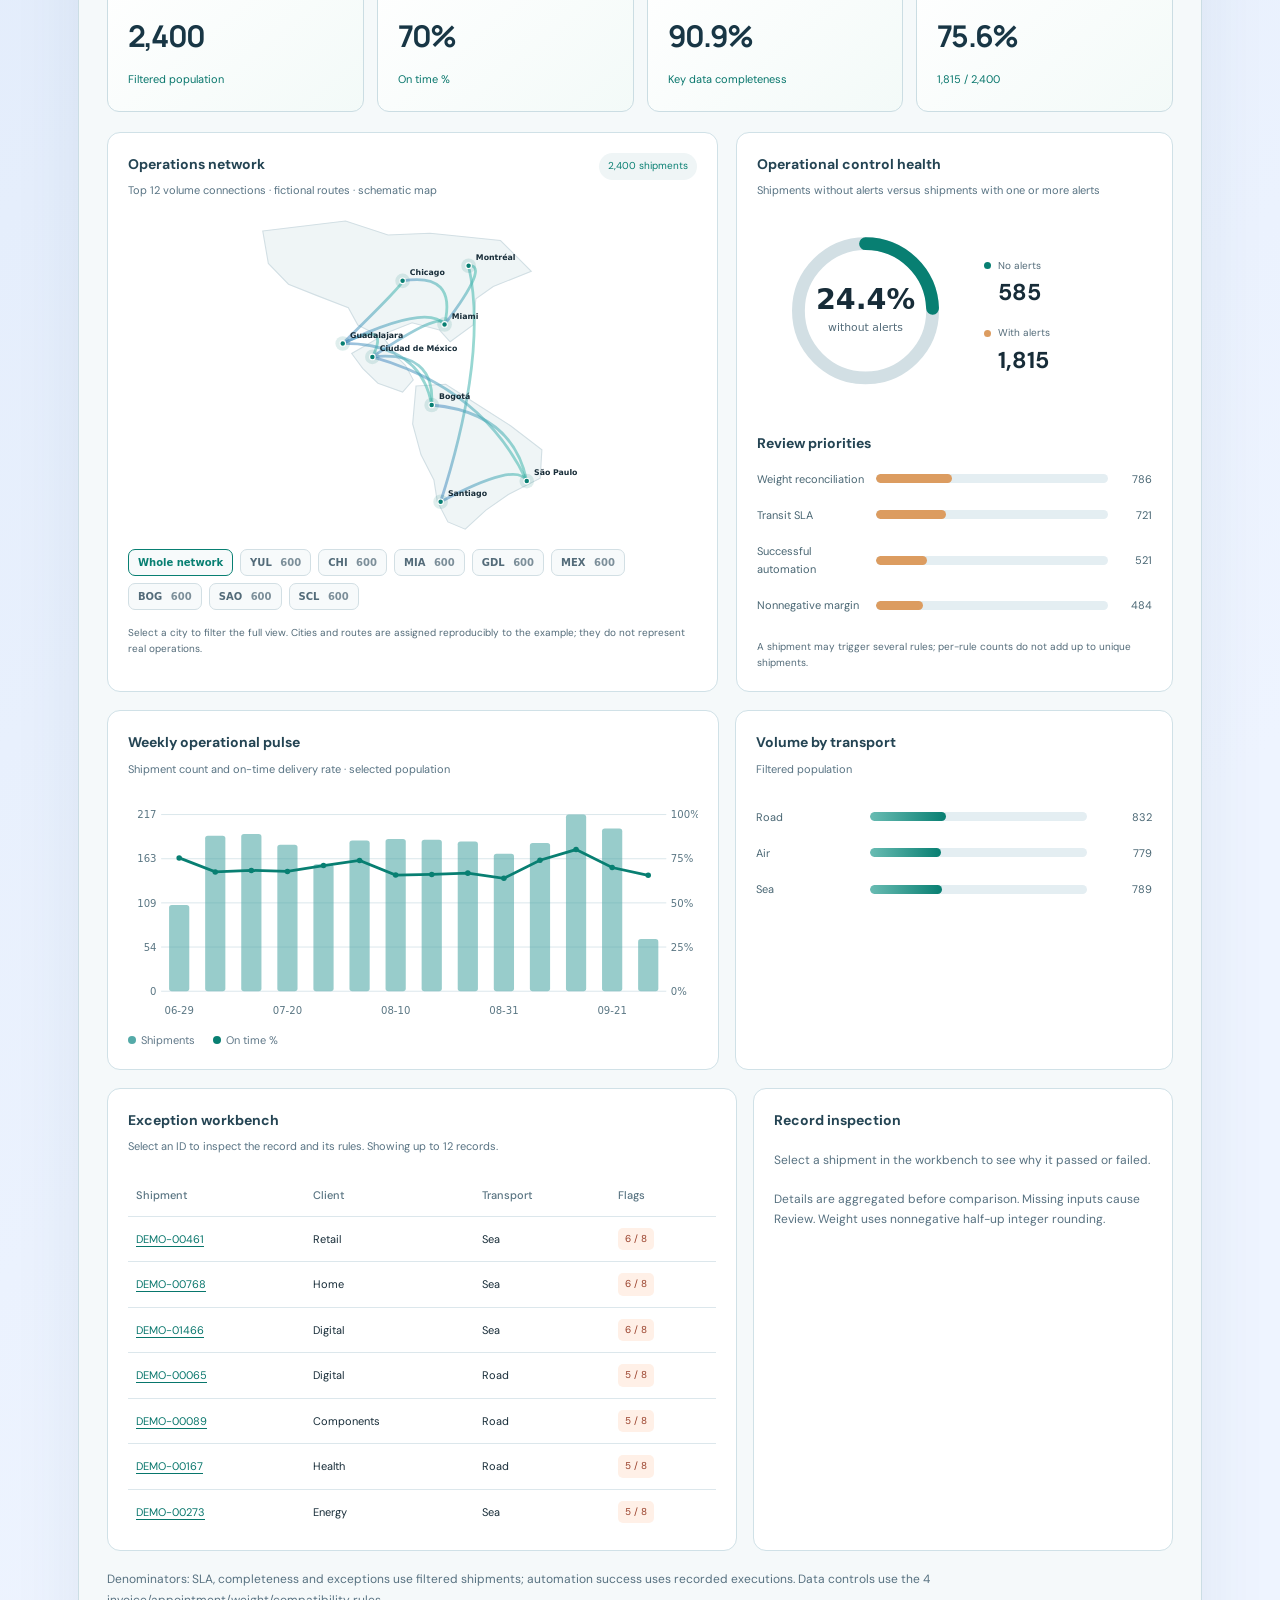
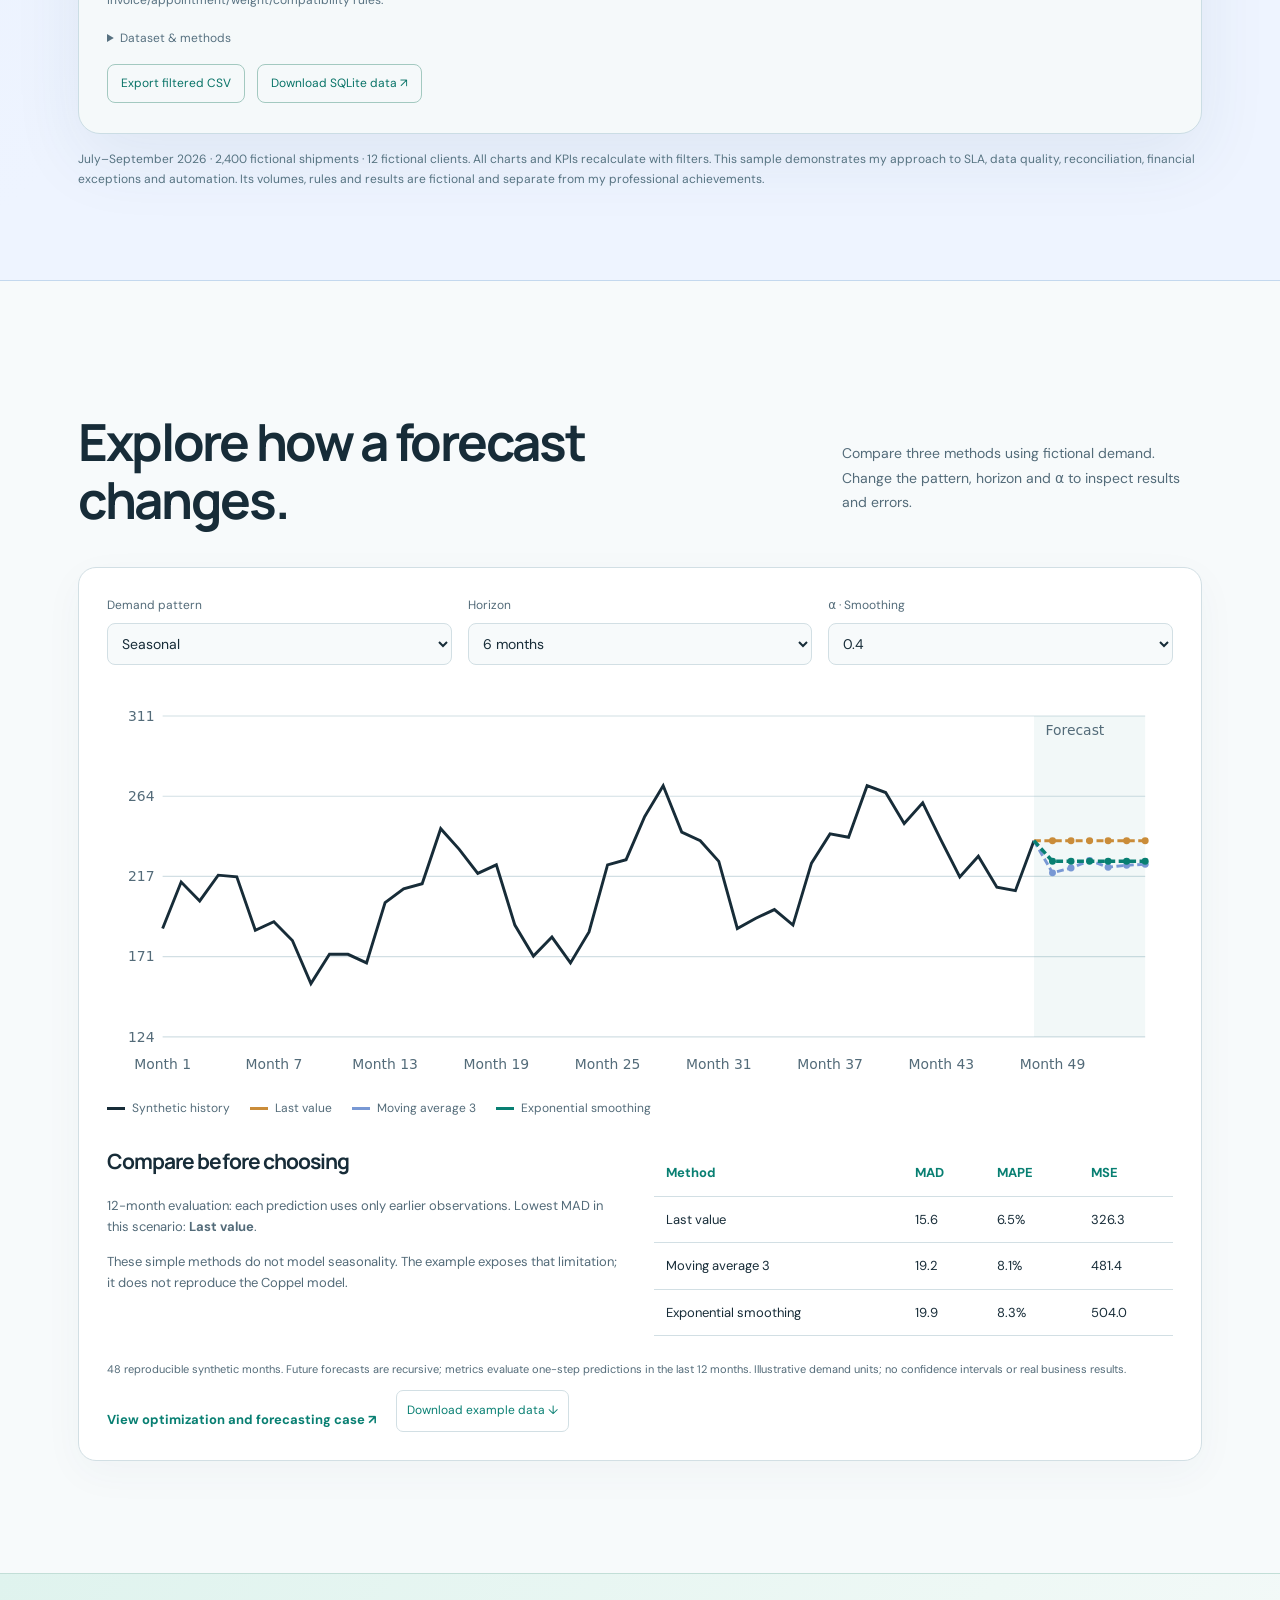
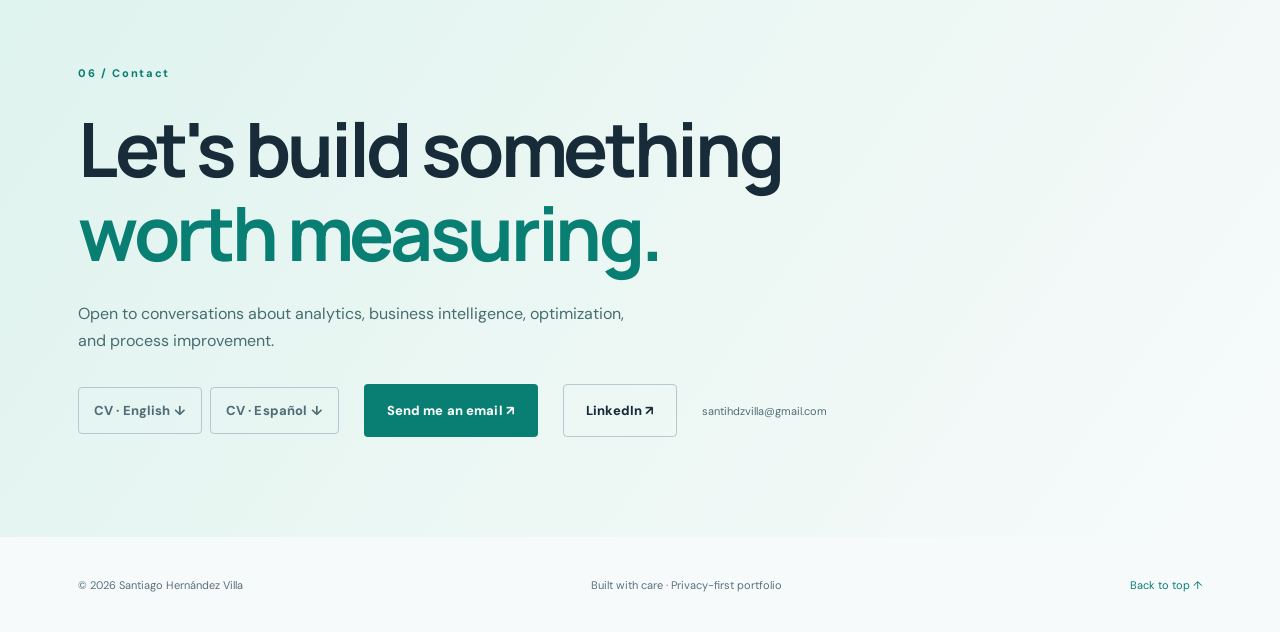
==== commit 8d39a7d7: "Add files via upload" ====
--- a/index.html
+++ b/index.html
@@ -8,38 +8,38 @@
   <title>Santiago Hernández Villa — Analytics & Optimization</title>
   <link rel="stylesheet" data-theme-sheet="day" href="styles.css" />
   <script defer src="case-studies.js"></script>
-  <script defer src="script.js"></script><script defer src="demo-lab.js"></script>
-  <link rel="stylesheet" data-theme-sheet="day" href="dashboard/dashboard.css">
+  <script defer src="script.js?v=3.3"></script><script defer src="demo-lab.js"></script>
+  <link rel="stylesheet" data-theme-sheet="day" href="dashboard/dashboard.css?v=3.2">
   <script defer src="dashboard/data.js"></script>
-  <script defer src="dashboard/dashboard.js"></script>
-<link rel="stylesheet" data-theme-sheet="night" href="theme/night.css" disabled><link rel="stylesheet" data-theme-sheet="night" href="theme/dashboard-night.css" disabled><link rel="stylesheet" href="theme/theme.css"><script src="theme/theme.js"></script></head>
+  <script defer src="dashboard/dashboard.js?v=3.2"></script>
+<link rel="stylesheet" data-theme-sheet="night" href="theme/night.css" disabled><link rel="stylesheet" data-theme-sheet="night" href="theme/dashboard-night.css?v=3.2" disabled><link rel="stylesheet" href="theme/theme.css?v=3.3"><script src="theme/theme.js"></script></head>
 <body>
   <a class="skip" href="#main">Skip to content</a>
   <header class="topbar"><div class="container nav-inner">
     <a class="wordmark" href="#top" aria-label="Santiago Hernández Villa, home"><span class="monogram">SH<span class="accent">.</span></span><span class="wordmark-caption">SANTIAGO HERNÁNDEZ VILLA</span></a>
-    <nav class="nav-links" aria-label="Main navigation"><a href="#about" data-i18n="navAbout">About</a><a href="#expertise" data-i18n="navExpertise">Expertise</a><a href="#projects" data-i18n="navProjects">Projects</a><a href="#dashboard" data-i18n="navDashboard">Live dashboard</a><a href="#experience" data-i18n="navExperience">Experience</a></nav>
+    <nav class="nav-links" aria-label="Main navigation"><a href="#about" data-i18n="navAbout">Who I am</a><a href="#experience" data-i18n="navExperience">My journey</a><a href="#work" data-i18n="navWork">What I do</a></nav>
     <div class="nav-actions"><button id="themeToggle" class="theme-btn" type="button" aria-label="Switch to night mode">☾ <span>Night</span></button><button id="langToggle" class="language-btn" type="button" aria-label="Switch language">ES</button><a class="btn btn-small btn-outline" href="#contact" data-i18n="navContact">Contact <span aria-hidden="true">↗</span></a></div>
   </div></header>
   <main id="main">
-    <section id="top" class="hero container">
+<section id="top" class="hero container">
       <div class="hero-copy"><div class="eyebrow"><span class="live-dot"></span><span data-i18n="eyebrow">DATA-DRIVEN PROBLEM SOLVER · GUADALAJARA, MEXICO</span></div>
       <h1 data-i18n="heroTitle">Turning complex data into <em>clear decisions.</em></h1>
       <p class="hero-lede" data-i18n="heroDesc">Industrial & Systems Engineer working at the intersection of business intelligence, analytics, mathematical optimization, and continuous improvement.</p>
-      <div class="hero-cta"><a href="#projects" class="btn btn-primary" data-i18n="viewProjects">Explore projects <span aria-hidden="true">↗</span></a><a href="#dashboard" class="text-link" data-i18n="tryDashboard">Try live dashboard ↗</a><span class="cv-options"><a id="cvDownload" href="assets/cv/Santiago_Hernandez_Villa_CV_EN.pdf" class="btn btn-outline" download hreflang="en">CV · English ↓</a><a id="cvDownloadEs" href="assets/cv/Santiago_Hernandez_Villa_CV_ES.pdf" class="btn btn-outline" download hreflang="es">CV · Español ↓</a></span></div>
+      <div class="hero-cta"><a href="#work" class="btn btn-primary" data-i18n="viewProjects">Explore projects <span aria-hidden="true">↗</span></a><a href="#dashboard" class="text-link" data-i18n="tryDashboard">Try live dashboard ↗</a><span class="cv-options"><a id="cvDownload" href="assets/cv/Santiago_Hernandez_Villa_CV_EN.pdf" class="btn btn-outline" download hreflang="en">CV · English ↓</a><a id="cvDownloadEs" href="assets/cv/Santiago_Hernandez_Villa_CV_ES.pdf" class="btn btn-outline" download hreflang="es">CV · Español ↓</a></span></div>
       <div class="hero-keywords"><span>Python</span><span>SQL</span><span>Qlik Sense</span><span>Power BI</span><span>Gurobi</span><span>Process Optimization</span></div>
       </div>
       <div class="hero-photo-wrap"><div class="photo-outline"></div><img src="assets/santiago-portrait-web.jpg" alt="Original photograph of Santiago Hernández Villa in front of a historic stone castle" class="hero-photo" width="720" height="960" /><div class="photo-caption"><span class="caption-line"></span><span data-i18n="photoCaption">ANALYTICS · AUTOMATION · IMPACT</span></div></div>
     </section>
-    <section class="metrics"><div class="container metrics-inner"><div><strong>10+</strong><span data-i18n="metricProjects">multinational clients</span></div><div><strong>5M+</strong><span data-i18n="metricPillars">records in datasets analyzed</span></div><div><strong>45+</strong><span data-i18n="metricRetail">control points developed</span></div><div><strong>12</strong><span data-i18n="metricLean">portfolio case studies</span></div></div></section>
-    <section id="about" class="section container about-grid"><div><div class="section-kicker">01 / <span data-i18n="navAbout">About</span></div><h2 data-i18n="aboutTitle">Engineering thinking.<br><span class="muted">Business impact.</span></h2></div><div class="about-copy"><p data-i18n="aboutP1">I work on problems where data, operations, and business requirements intersect. My focus is translating ambiguous requirements into reliable analytical logic, understandable KPIs, and practical solutions.</p><p data-i18n="aboutP2">My experience spans business intelligence and data quality, with academic work in forecasting, mathematical optimization, statistical analysis, and Lean process improvement.</p><div class="education"><span class="eyebrow" data-i18n="educationLabel">EDUCATION</span><div class="university-row"><img src="assets/education/tec.png" alt="Tecnológico de Monterrey" loading="lazy"><strong>Tecnológico de Monterrey</strong></div><span data-i18n="degree">B.S. Industrial & Systems Engineering · 2025</span><div class="profile-extras"><h3 data-i18n="honorsHeading">Honors & recognition</h3><p data-i18n="honorsText">CENEVAL EGEL Outstanding Performance Award (2025) · Academic Excellence Recognition, Tecnológico de Monterrey</p><h3 data-i18n="languagesHeading">Languages</h3><p data-i18n="languagesText">Spanish — Native · English — B2 (IELTS, as listed on CV) · French — Basic · Mandarin Chinese — Currently learning (level not assessed)</p><img class="nebrija-logo" src="assets/education/nebrija.png" alt="Universidad Nebrija" loading="lazy"><h3 data-i18n="exchangeHeading">International studies</h3><p data-i18n="exchangeText">Universidad Nebrija, Madrid · Business Administration & Management · August–December 2024</p></div></div></div></section>
-
-    <section id="expertise" class="section section-alt"><div class="container"><div class="section-kicker">02 / <span data-i18n="navExpertise">Expertise</span></div><div class="section-heading"><h2 data-i18n="expertiseTitle">My technical toolkit</h2><p data-i18n="expertiseIntro">A structured overview of tools, methods, and capabilities supported by my résumé and project reports.</p></div><div class="skills-grid" id="skillsGrid"></div><p class="disclosure" data-i18n="skillsDisclaimer">Tools listed reflect résumé claims and documented coursework. Proficiency varies; project pages distinguish hands-on evidence from proposed demonstrations.</p></div></section>
-    <section id="projects" class="section cases-section"><div class="container"><div class="section-kicker">03 / <span data-i18n="navProjects">Projects</span></div><div class="section-heading"><h2 data-i18n="projectsTitle">Selected work & case studies</h2><p data-i18n="projectsIntro">Academic projects with documented methods, plus privacy-safe public demonstrations inspired by professional problem types.</p></div><figure class="editorial-cover case-cover"><img src="assets/editorial/optimization-cover.png" alt="Conceptual illustration of forecasting and optimization" loading="lazy"><figcaption data-i18n="conceptArt">Conceptual illustration</figcaption></figure><div class="filters" id="filters" role="group" aria-label="Filter projects"></div><div class="projects-grid" id="projectsGrid"></div><p class="disclosure" data-i18n="projectDisclaimer">Professional case studies are planned synthetic-data reconstructions, not publicly released employer code or verified production deployments.</p></div></section>
-<section id="forecast-demo" class="section container"><div id="demoLab"></div></section><section id="dashboard" class="dashboard-section"><div class="container"><div class="section-kicker">LIVE DEMO / BI &amp; AUTOMATION</div><div class="section-heading"><h2 data-i18n="dashboardTitle">From raw data to operational clarity.</h2><p data-i18n="dashboardIntro">Explore the way I build reliable metrics, detect exceptions and connect analytics with action. Filter the data, switch perspectives and inspect a shipment.</p></div><figure class="editorial-cover dashboard-cover"><img src="assets/editorial/operations-cover.png" alt="Conceptual illustration of logistics data and operational control" loading="lazy"><figcaption data-i18n="conceptArt">Conceptual illustration</figcaption></figure><div id="dashboardApp"></div><noscript>This interactive demo requires JavaScript. Fictional CSV and SQLite datasets are included in the dashboard folder.</noscript></div></section>
-    <section id="experience" class="section section-alt"><div class="container"><div class="section-kicker">04 / <span data-i18n="navExperience">Experience</span></div><div class="section-heading"><h2 data-i18n="experienceTitle">From insight to implementation</h2><p data-i18n="experienceIntro">Connecting technical analysis with practical operations and continuous improvement.</p></div><div class="timeline"><article><div class="timeline-date">2024 — <span data-i18n="present">Present</span></div><div><h3>Business Intelligence / Data Analytics</h3><div class="timeline-org">GEODIS SCO</div><p data-i18n="expBI">Data transformation, analytical business logic, KPI and dashboard development, data-quality controls, stakeholder collaboration, and workflow automation. I have worked with more than 10 multinational clients, analyzed datasets containing over 5 million records, and developed more than 45 control points for data quality and operational monitoring.</p></div></article><article><div class="timeline-date">2023 — 2024</div><div><h3>Operational Excellence</h3><div class="timeline-org">GEODIS SCO</div><p data-i18n="expOE">Operational performance measurement, supplier metrics, reporting, and continuous improvement initiatives.</p></div></article><article><div class="timeline-date">2023 — 2025</div><div><h3 data-i18n="academicRole">Applied engineering projects</h3><div class="timeline-org">Tecnológico de Monterrey</div><p data-i18n="expAcademic">Team and individual projects in forecasting, mathematical optimization, routing heuristics, industrial statistics, and Lean redesign.</p></div></article></div></div></section>
-
-    <section id="contact" class="contact-section"><div class="container contact-inner"><div class="section-kicker">06 / <span data-i18n="navContact">Contact</span></div><h2 data-i18n="contactTitle">Let's build something<br><em>worth measuring.</em></h2><p data-i18n="contactDesc">Open to conversations about analytics, business intelligence, optimization, and process improvement.</p><div class="contact-actions"><span class="cv-options"><a id="cvContact" href="assets/cv/Santiago_Hernandez_Villa_CV_EN.pdf" class="btn btn-outline" download hreflang="en">CV · English ↓</a><a id="cvContactEs" href="assets/cv/Santiago_Hernandez_Villa_CV_ES.pdf" class="btn btn-outline" download hreflang="es">CV · Español ↓</a></span><a id="emailLink" class="btn btn-primary" href="mailto:santihdzvilla@gmail.com" data-i18n="contactButton">Send me an email ↗</a><a class="btn btn-outline contact-linkedin" href="https://www.linkedin.com/in/santiago-hern%C3%A1ndez-villa-11787231b" target="_blank" rel="noopener noreferrer" aria-label="Visit Santiago Hernández Villa on LinkedIn">LinkedIn ↗</a><span class="contact-email">santihdzvilla@gmail.com</span></div></div></section>
-  </main>
+<section id="about" class="section container about-grid"><div><div class="section-kicker">01 / <span data-i18n="navAbout">About</span></div><h2 data-i18n="aboutTitle">Engineering thinking.<br><span class="muted">Business impact.</span></h2></div><div class="about-copy"><p data-i18n="aboutP1">I work on problems where data, operations, and business requirements intersect. My focus is translating ambiguous requirements into reliable analytical logic, understandable KPIs, and practical solutions.</p><p data-i18n="aboutP2">My experience spans business intelligence and data quality, with academic work in forecasting, mathematical optimization, statistical analysis, and Lean process improvement.</p><div class="education"><span class="eyebrow" data-i18n="educationLabel">EDUCATION</span><div class="university-row"><img src="assets/education/tec.png" alt="Tecnológico de Monterrey" loading="lazy"><strong>Tecnológico de Monterrey</strong></div><span data-i18n="degree">B.S. Industrial & Systems Engineering · 2025</span><div class="profile-extras"><h3 data-i18n="honorsHeading">Honors & recognition</h3><p data-i18n="honorsText">CENEVAL EGEL Outstanding Performance Award (2025) · Academic Excellence Recognition, Tecnológico de Monterrey</p><h3 data-i18n="languagesHeading">Languages</h3><p data-i18n="languagesText">Spanish — Native · English — B2 (IELTS, as listed on CV) · French — Basic · Mandarin Chinese — Currently learning (level not assessed)</p><img class="nebrija-logo" src="assets/education/nebrija.png" alt="Universidad Nebrija" loading="lazy"><h3 data-i18n="exchangeHeading">International studies</h3><p data-i18n="exchangeText">Universidad Nebrija, Madrid · Business Administration & Management · August–December 2024</p></div></div></div></section>
+<section id="experience" class="section section-alt"><div class="container"><div class="section-kicker">02 / <span data-i18n="navExperience">Experience</span></div><div class="section-heading"><h2 data-i18n="experienceTitle">From insight to implementation</h2><p data-i18n="experienceIntro">Connecting technical analysis with practical operations and continuous improvement.</p></div><div class="timeline"><article><div class="timeline-date">2024 — <span data-i18n="present">Present</span></div><div><h3>Business Intelligence / Data Analytics</h3><div class="timeline-org">GEODIS SCO</div><p data-i18n="expBI">Data transformation, analytical business logic, KPI and dashboard development, data-quality controls, stakeholder collaboration, and workflow automation. I have worked with more than 10 multinational clients, analyzed datasets containing over 5 million records, and developed more than 45 control points for data quality and operational monitoring.</p></div></article><article><div class="timeline-date">2023 — 2024</div><div><h3>Operational Excellence</h3><div class="timeline-org">GEODIS SCO</div><p data-i18n="expOE">Operational performance measurement, supplier metrics, reporting, and continuous improvement initiatives.</p></div></article><article><div class="timeline-date">2023 — 2025</div><div><h3 data-i18n="academicRole">Applied engineering projects</h3><div class="timeline-org">Tecnológico de Monterrey</div><p data-i18n="expAcademic">Team and individual projects in forecasting, mathematical optimization, routing heuristics, industrial statistics, and Lean redesign.</p></div></article></div></div></section>
+<section id="expertise" class="section section-alt"><div class="container"><div class="section-kicker">03 / <span data-i18n="navExpertise">Expertise</span></div><div class="section-heading"><h2 data-i18n="expertiseTitle">My technical toolkit</h2><p data-i18n="expertiseIntro">A structured overview of tools, methods, and capabilities supported by my résumé and project reports.</p></div><div class="skills-grid" id="skillsGrid"></div><p class="disclosure" data-i18n="skillsDisclaimer">Tools listed reflect résumé claims and documented coursework. Proficiency varies; project pages distinguish hands-on evidence from proposed demonstrations.</p></div></section>
+<section class="metrics"><div class="container metrics-inner"><div><strong>10+</strong><span data-i18n="metricProjects">multinational clients</span></div><div><strong>5M+</strong><span data-i18n="metricPillars">records in datasets analyzed</span></div><div><strong>45+</strong><span data-i18n="metricRetail">control points developed</span></div><div><strong>12</strong><span data-i18n="metricLean">portfolio case studies</span></div></div></section>
+<section id="work" class="work-intro"><div class="container"><span class="section-kicker" data-i18n="workKicker">EXPLORE MY WORK</span><h2 data-i18n="workTitle">Come explore a little of what I do.</h2><p data-i18n="workIntro">Projects, operational intelligence and forecasting: explore the ideas, methods and tools behind my work.</p><div class="work-links"><a href="#projects" data-i18n="navProjects">Case studies</a><a href="#dashboard" data-i18n="navDashboard">Dashboard</a><a href="#forecast-demo" data-i18n="navForecast">Forecasting</a></div></div></section>
+<section id="projects" class="section cases-section"><div class="container"><div class="section-kicker">04 / <span data-i18n="navProjects">Projects</span></div><div class="section-heading"><h2 data-i18n="projectsTitle">Selected work & case studies</h2><p data-i18n="projectsIntro">Academic projects with documented methods, plus privacy-safe public demonstrations inspired by professional problem types.</p></div><figure class="editorial-cover case-cover"><img src="assets/editorial/optimization-cover.png" alt="Conceptual illustration of forecasting and optimization" loading="lazy"><figcaption data-i18n="conceptArt">Conceptual illustration</figcaption></figure><div class="filters" id="filters" role="group" aria-label="Filter projects"></div><div class="projects-grid" id="projectsGrid"></div><p class="disclosure" data-i18n="projectDisclaimer">Professional case studies are planned synthetic-data reconstructions, not publicly released employer code or verified production deployments.</p></div></section>
+<section id="dashboard" class="dashboard-section"><div class="container"><div class="section-kicker">LIVE DEMO / BI &amp; AUTOMATION</div><div class="section-heading"><h2 data-i18n="dashboardTitle">From raw data to operational clarity.</h2><p data-i18n="dashboardIntro">Explore the way I build reliable metrics, detect exceptions and connect analytics with action. Filter the data, switch perspectives and inspect a shipment.</p></div><figure class="editorial-cover dashboard-cover"><img src="assets/editorial/operations-cover.png" alt="Conceptual illustration of logistics data and operational control" loading="lazy"><figcaption data-i18n="conceptArt">Conceptual illustration</figcaption></figure><div id="dashboardApp"></div><noscript>This interactive demo requires JavaScript. Fictional CSV and SQLite datasets are included in the dashboard folder.</noscript></div></section>
+<section id="forecast-demo" class="section container"><div id="demoLab"></div></section>
+<section id="contact" class="contact-section"><div class="container contact-inner"><div class="section-kicker">06 / <span data-i18n="navContact">Contact</span></div><h2 data-i18n="contactTitle">Let's build something<br><em>worth measuring.</em></h2><p data-i18n="contactDesc">Open to conversations about analytics, business intelligence, optimization, and process improvement.</p><div class="contact-actions"><span class="cv-options"><a id="cvContact" href="assets/cv/Santiago_Hernandez_Villa_CV_EN.pdf" class="btn btn-outline" download hreflang="en">CV · English ↓</a><a id="cvContactEs" href="assets/cv/Santiago_Hernandez_Villa_CV_ES.pdf" class="btn btn-outline" download hreflang="es">CV · Español ↓</a></span><a id="emailLink" class="btn btn-primary" href="mailto:santihdzvilla@gmail.com" data-i18n="contactButton">Send me an email ↗</a><a class="btn btn-outline contact-linkedin" href="https://www.linkedin.com/in/santiago-hern%C3%A1ndez-villa-11787231b" target="_blank" rel="noopener noreferrer" aria-label="Visit Santiago Hernández Villa on LinkedIn">LinkedIn ↗</a><span class="contact-email">santihdzvilla@gmail.com</span></div></div></section>
+</main>
   <footer class="footer"><div class="container footer-inner"><span>© <span id="year"></span> Santiago Hernández Villa</span><span data-i18n="footerNote">Built with care · Privacy-first portfolio</span><a href="#top" data-i18n="backTop">Back to top ↑</a></div></footer>
   <dialog id="projectDialog" aria-labelledby="dialogTitle"><button type="button" class="dialog-close" id="dialogClose" aria-label="Close project details">×</button><div id="dialogBody"></div></dialog>
 </body>
--- a/dashboard/dashboard.css
+++ b/dashboard/dashboard.css
@@ -1,3 +1,6 @@
 .dashboard-section{background:radial-gradient(ellipse at 15% 0%,#d9f2ec 0,transparent 55%),var(--bg);padding:90px 0}.db-shell{border:1px solid #cbdde4;border-radius:20px;background:#f5f9fa;overflow:hidden;box-shadow:0 25px 70px #274b6014}.db-top{padding:24px 28px;display:flex;justify-content:space-between;gap:18px;align-items:center;background:linear-gradient(110deg,#e1f4ef,#f4faf8)}.db-brand{display:flex;gap:14px;align-items:center}.db-mark{width:42px;height:42px;display:grid;place-items:center;background:#087f72;color:#ffffff;font-weight:900;border-radius:12px}.db-brand h3{margin:0;font-size:19px;letter-spacing:-.025em}.db-brand p{margin:4px 0 0;color:#5b7681;font-size:12px}.db-badge{padding:6px 10px;border-radius:30px;font-size:11px;font-weight:700;border:1px solid #a4cac0;color:#076d61;white-space:nowrap}.db-controls{display:flex;flex-wrap:wrap;align-items:end;gap:12px;padding:20px 28px;border-bottom:1px solid #d5e3e8}.db-controls label{display:flex;flex-direction:column;font-size:11px;font-weight:700;color:#536e7c;gap:5px;flex:1;min-width:120px}.db-controls select,.db-controls input{font:inherit;font-size:13px;width:100%;height:40px;border:1px solid #bcd2db;border-radius:8px;color:#243d4a;background:#ffffff;padding:8px 10px}.db-controls button,.db-export{color:#087367;border:1px solid #a3c9c0;background:transparent;border-radius:8px;padding:9px 13px;font-size:12px}.db-tabs{display:flex;gap:10px;padding:20px 28px 0;flex-wrap:wrap}.db-tabs button{background:transparent;border:1px solid transparent;color:#586f7f;border-radius:8px;padding:9px 13px;font-size:12px;font-weight:700}.db-tabs button[aria-pressed=true]{background:#d9f0e9;color:#067369;border-color:#9fcbc1}.db-content{padding:24px 28px 28px}.db-kpis{display:grid;grid-template-columns:repeat(4,minmax(0,1fr));gap:13px}.db-kpi{background:linear-gradient(140deg,#ffffff,#f3faf8);border:1px solid #cbdde3;padding:20px;border-radius:12px;position:relative;overflow:hidden}.db-kpi:before{content:'';position:absolute;width:50px;height:50px;right:-20px;top:-20px;border-radius:50%;background:#087f7215}.db-kpi span{display:block;color:#576f7e;font-size:12px}.db-kpi strong{font-family:Manrope,system-ui;font-size:30px;letter-spacing:-.06em;display:block;margin:8px 0 4px;color:#183645}.db-kpi small{font-size:11px;color:#08766c}.db-chart-grid{display:grid;grid-template-columns:1.4fr 1fr;gap:16px;margin-top:18px}.db-panel{background:#ffffff;border:1px solid #d0e1e7;border-radius:13px;padding:20px;min-width:0}.db-panel h4{font-size:14px;margin:0 0 5px;color:#244453}.db-panel .db-sub{font-size:11px;color:#587383;margin:0 0 20px}.db-chart{width:100%;height:auto;display:block}.db-legend{display:flex;gap:18px;font-size:11px;color:#607888;margin-top:8px}.db-legend i{width:8px;height:8px;display:inline-block;background:#087f72;border-radius:50%;margin-right:5px}.db-bars{display:grid;gap:18px;padding:10px 0}.db-bar-row{display:grid;grid-template-columns:105px 1fr 56px;gap:9px;align-items:center;font-size:11px;color:#496673}.db-track{height:9px;border-radius:7px;background:#e4eef2;overflow:hidden}.db-track i{display:block;height:100%;background:linear-gradient(90deg,#69bcb3,#087f72);border-radius:7px}.db-bottom{display:grid;grid-template-columns:1.5fr 1fr;gap:16px;margin-top:18px}.db-table-wrap{overflow:auto;max-height:355px}.db-table{border-collapse:collapse;width:100%;font-size:11px;white-space:nowrap}.db-table th{text-align:left;color:#587381;font-weight:500;position:sticky;top:0;background:#ffffff}.db-table td,.db-table th{padding:11px 8px;border-bottom:1px solid #dce7ec}.db-record{border:0;background:transparent;color:#08766c;padding:0;font:inherit;text-decoration:underline;text-underline-offset:3px}.db-pill{display:inline-block;border-radius:5px;padding:3px 7px;background:#dff4ea;color:#076c56;font-size:10px}.db-pill.bad{color:#983e28;background:#fff0e7}.db-note{font-size:12px;line-height:1.7;color:#577180;margin-top:18px}.db-methods{display:flex;flex-wrap:wrap;gap:7px;margin-top:12px}.db-methods span{padding:5px 8px;border:1px solid #cbdee5;border-radius:6px;font-size:10px;color:#577381}.db-detail{display:grid;gap:10px;margin-top:16px}.db-check{display:flex;justify-content:space-between;gap:12px;border-bottom:1px solid #dbe7eb;padding-bottom:7px;color:#536f7e;font-size:11px}.db-detail-id{font:700 17px Manrope;color:#076c56;margin:12px 0}.db-empty{padding:40px 10px;color:#617d89;text-align:center}.db-actions{display:flex;gap:12px;align-items:center;margin-top:15px;flex-wrap:wrap}.db-disclaimer{color:#567381;font-size:12px;margin:16px 0 0}.db-chart text{font-family:system-ui;fill:#5b7784;font-size:11px}.db-controls select:focus-visible,.db-controls input:focus-visible{outline:3px solid #087f72;outline-offset:3px}@media(max-width:800px){.db-kpis{grid-template-columns:repeat(2,minmax(0,1fr))}.db-chart-grid,.db-bottom{grid-template-columns:1fr}.db-top{align-items:start}.db-content,.db-top,.db-controls{padding:18px}.db-tabs{padding:16px 18px 0}.db-brand h3{font-size:16px}.db-badge{white-space:normal;font-size:10px;max-width:95px}.db-kpi strong{font-size:25px}}@media(max-width:450px){.db-controls label{min-width:110px}.db-kpi{padding:14px}.db-bar-row{grid-template-columns:95px 1fr 43px}.db-top{gap:8px}.db-brand{gap:9px}.db-mark{width:32px;height:32px;flex-shrink:0}.dashboard-section .container{padding:0 15px}.db-panel{padding:15px}}
 
 .db-kpi strong{font-size:clamp(22px,2.5vw,30px);overflow-wrap:anywhere}.db-bar-row>span:last-child{text-align:right}.db-controls button:hover,.db-export:hover{background:#d8f0e8}.db-tabs button:hover{color:#075f55}.db-table tbody tr:hover{background:#f0f8f5}
+
+/* v3.2 dashboard: operational network and control health */
+.db-shell{border-radius:22px}.db-top{padding:27px 30px}.db-content{padding:26px 28px 30px}.db-intelligence{display:grid;grid-template-columns:1.4fr 1fr;gap:18px;margin-top:20px}.db-panel-heading{display:flex;justify-content:space-between;align-items:start;gap:16px}.db-mini-badge{font-size:10px;padding:5px 9px;border-radius:20px;background:var(--bg2);color:var(--accent);white-space:nowrap}.db-network{display:block;width:100%;max-height:330px;margin:-12px 0 0}.db-land{fill:var(--bg2);stroke:var(--line);stroke-width:2}.db-node-halo{fill:var(--accent);opacity:.13}.db-map-node{fill:var(--accent);stroke:var(--card);stroke-width:2}.db-network .db-map-label{fill:var(--text);font:14px system-ui;font-weight:600}.db-hubs{display:flex;gap:7px;flex-wrap:wrap;margin-top:12px}.db-hubs button{font:600 10px system-ui;padding:7px 9px;border:1px solid var(--line);background:var(--bg);border-radius:7px;color:var(--muted)}.db-hubs button[aria-pressed=true]{color:var(--accent);border-color:var(--accent)}.db-hubs button span{opacity:.75;margin-left:5px}.db-map-note{font-size:10px;line-height:1.6;color:var(--muted);margin:15px 0 0}.db-ring-wrap{display:flex;align-items:center;gap:10px;margin:16px 0 20px}.db-ring{width:55%;max-width:230px;flex-shrink:0}.db-ring-track{fill:none;stroke:var(--line);stroke-width:13}.db-ring-value{fill:none;stroke:var(--accent);stroke-width:13;stroke-linecap:round}.db-ring text{fill:var(--muted);font:11px system-ui}.db-ring .db-ring-number{fill:var(--text);font-size:29px;font-weight:800}.db-health-totals{display:grid;gap:20px;flex:1}.db-health-totals>div{display:grid;grid-template-columns:8px 1fr;gap:6px;align-items:center}.db-health-totals i{width:7px;height:7px;border-radius:50%;background:var(--accent)}.db-health-totals i.warn{background:#dc9c60}.db-health-totals span{font-size:10px;color:var(--muted)}.db-health-totals strong{grid-column:2;font-size:23px;line-height:1.1;color:var(--text)}.db-health-panel .db-bar-row{grid-template-columns:110px 1fr 35px}.db-heat-panel{margin-top:18px}.db-heat-panel .db-table-wrap{max-height:none}.db-heatmap{width:100%;border-collapse:separate;border-spacing:5px;font-size:10px}.db-heatmap th{font-weight:500;text-align:left;color:var(--muted);min-width:78px}.db-heatmap td{padding:9px 6px;text-align:center;border-radius:5px;font-weight:700;min-width:66px}.db-heatmap td.good{background:#d8efe7;color:#236954}.db-heatmap td.fair{background:#f6e9cc;color:#856827}.db-heatmap td.poor{background:#f4dcd5;color:#914b3b}.db-heatmap td.empty{background:var(--bg2);color:var(--muted)}.db-heat-legend{display:flex;gap:16px;font-size:10px;margin-top:12px;color:var(--muted)}.db-heat-legend span:before{content:'';display:inline-block;width:8px;height:8px;border-radius:2px;background:#d8efe7;margin-right:5px}.db-heat-legend span:nth-child(2):before{background:#f6e9cc}.db-heat-legend span:nth-child(3):before{background:#f4dcd5}.db-heat-legend span:nth-child(4):before{background:var(--line)}@media(max-width:850px){.db-intelligence{grid-template-columns:1fr}.db-network{max-height:360px}.db-content{padding:18px}.db-ring{max-width:200px}.db-health-panel .db-bars{gap:14px}}@media(max-width:450px){.db-panel-heading{gap:8px}.db-mini-badge{font-size:9px}.db-network .db-map-label{font-size:16px}.db-hubs button{padding:6px 7px}.db-health-totals strong{font-size:21px}}
--- a/theme/dashboard-night.css
+++ b/theme/dashboard-night.css
@@ -3,3 +3,6 @@
 .db-kpi strong{font-size:clamp(22px,2.5vw,30px);overflow-wrap:anywhere}.db-bar-row>span:last-child{text-align:right}.db-controls button:hover,.db-export:hover{background:#23404b}.db-tabs button:hover{color:#d2fff1}.db-table tbody tr:hover{background:#1b3244}
 
 .db-chart polyline{stroke:#93f0d7}.db-chart circle{fill:#93f0d7}.db-chart rect{fill:#4d9cad}.db-chart line{stroke:#2b4152}
+
+/* v3.2 dashboard: operational network and control health */
+.db-shell{border-radius:22px}.db-top{padding:27px 30px}.db-content{padding:26px 28px 30px}.db-intelligence{display:grid;grid-template-columns:1.4fr 1fr;gap:18px;margin-top:20px}.db-panel-heading{display:flex;justify-content:space-between;align-items:start;gap:16px}.db-mini-badge{font-size:10px;padding:5px 9px;border-radius:20px;background:var(--bg2);color:var(--accent);white-space:nowrap}.db-network{display:block;width:100%;max-height:330px;margin:-12px 0 0}.db-land{fill:var(--bg2);stroke:var(--line);stroke-width:2}.db-node-halo{fill:var(--accent);opacity:.13}.db-map-node{fill:var(--accent);stroke:var(--card);stroke-width:2}.db-network .db-map-label{fill:var(--text);font:14px system-ui;font-weight:600}.db-hubs{display:flex;gap:7px;flex-wrap:wrap;margin-top:12px}.db-hubs button{font:600 10px system-ui;padding:7px 9px;border:1px solid var(--line);background:var(--bg);border-radius:7px;color:var(--muted)}.db-hubs button[aria-pressed=true]{color:var(--accent);border-color:var(--accent)}.db-hubs button span{opacity:.75;margin-left:5px}.db-map-note{font-size:10px;line-height:1.6;color:var(--muted);margin:15px 0 0}.db-ring-wrap{display:flex;align-items:center;gap:10px;margin:16px 0 20px}.db-ring{width:55%;max-width:230px;flex-shrink:0}.db-ring-track{fill:none;stroke:var(--line);stroke-width:13}.db-ring-value{fill:none;stroke:var(--accent);stroke-width:13;stroke-linecap:round}.db-ring text{fill:var(--muted);font:11px system-ui}.db-ring .db-ring-number{fill:var(--text);font-size:29px;font-weight:800}.db-health-totals{display:grid;gap:20px;flex:1}.db-health-totals>div{display:grid;grid-template-columns:8px 1fr;gap:6px;align-items:center}.db-health-totals i{width:7px;height:7px;border-radius:50%;background:var(--accent)}.db-health-totals i.warn{background:#dc9c60}.db-health-totals span{font-size:10px;color:var(--muted)}.db-health-totals strong{grid-column:2;font-size:23px;line-height:1.1;color:var(--text)}.db-health-panel .db-bar-row{grid-template-columns:110px 1fr 35px}.db-heat-panel{margin-top:18px}.db-heat-panel .db-table-wrap{max-height:none}.db-heatmap{width:100%;border-collapse:separate;border-spacing:5px;font-size:10px}.db-heatmap th{font-weight:500;text-align:left;color:var(--muted);min-width:78px}.db-heatmap td{padding:9px 6px;text-align:center;border-radius:5px;font-weight:700;min-width:66px}.db-heatmap td.good{background:#d8efe7;color:#236954}.db-heatmap td.fair{background:#f6e9cc;color:#856827}.db-heatmap td.poor{background:#f4dcd5;color:#914b3b}.db-heatmap td.empty{background:var(--bg2);color:var(--muted)}.db-heat-legend{display:flex;gap:16px;font-size:10px;margin-top:12px;color:var(--muted)}.db-heat-legend span:before{content:'';display:inline-block;width:8px;height:8px;border-radius:2px;background:#d8efe7;margin-right:5px}.db-heat-legend span:nth-child(2):before{background:#f6e9cc}.db-heat-legend span:nth-child(3):before{background:#f4dcd5}.db-heat-legend span:nth-child(4):before{background:var(--line)}@media(max-width:850px){.db-intelligence{grid-template-columns:1fr}.db-network{max-height:360px}.db-content{padding:18px}.db-ring{max-width:200px}.db-health-panel .db-bars{gap:14px}}@media(max-width:450px){.db-panel-heading{gap:8px}.db-mini-badge{font-size:9px}.db-network .db-map-label{font-size:16px}.db-hubs button{padding:6px 7px}.db-health-totals strong{font-size:21px}}
--- a/theme/theme.css
+++ b/theme/theme.css
@@ -10,3 +10,5 @@
 .cases-section{background:linear-gradient(145deg,#f0e9fa,#f9f6fd 70%);border-top:1px solid #ded2ee;border-bottom:1px solid #ded2ee}.cases-section .section-kicker,.cases-section .project-detail-link,.cases-section .project-num{color:#705092}.cases-section .project-card{border-color:#dbd0e8;box-shadow:0 8px 24px #63417b0a}.cases-section .filter-btn[aria-pressed=true]{background:#705092;border-color:#705092;color:white}.dashboard-section{background:linear-gradient(140deg,#dfeafa,#eef4ff 70%);border-top:1px solid #c4d8ee;border-bottom:1px solid #c4d8ee}.dashboard-section>.container>.section-heading h2{color:#284f86}.dashboard-section .section-kicker{color:#315f9e}.editorial-cover{margin:0 0 30px;position:relative;border-radius:16px;overflow:hidden;border:1px solid #ffffff88}.editorial-cover img{display:block;width:100%;height:250px;object-fit:cover;object-position:center}.editorial-cover figcaption{position:absolute;right:12px;bottom:12px;padding:4px 9px;border-radius:5px;background:#ffffffd9;color:#405365;font-size:10px}.case-cover img{height:235px}.project-detail-link{margin-top:18px}.project-card .project-tags{margin-bottom:5px}html[data-theme=night] .cases-section{background:linear-gradient(140deg,#261d36,#171724 70%);border-color:#453653}html[data-theme=night] .cases-section .project-card{background:#211d2d;border-color:#493b58}html[data-theme=night] .cases-section .section-kicker,html[data-theme=night] .cases-section .project-detail-link,html[data-theme=night] .cases-section .project-num{color:#cfb4ee}html[data-theme=night] .dashboard-section{background:linear-gradient(140deg,#182e50,#142039 70%);border-color:#334f75}html[data-theme=night] .dashboard-section>.container>.section-heading h2{color:#d9e7ff}html[data-theme=night] .dashboard-section .section-kicker{color:#9ec2fc}.case-side{border-radius:12px;background:var(--bg2);padding:20px}.case-aside-card{box-shadow:0 5px 25px #274b6008}@media(max-width:600px){.editorial-cover img,.case-cover img{height:190px}}
 
 .project-thumb{height:210px;object-fit:cover}.case-cover-art{margin:34px 0 24px;border:1px solid var(--line);border-radius:16px;overflow:hidden}.case-cover-art img{display:block;width:100%;height:auto;max-height:420px;object-fit:cover}@media(max-width:520px){.project-thumb{height:200px}}
+
+.university-row{display:flex;align-items:center;gap:16px;margin:8px 0}.university-row img{width:60px;height:60px;object-fit:contain;background:#fff;border-radius:10px;padding:8px}.nebrija-logo{display:block;width:175px;height:92px;object-fit:contain;background:#fff;border-radius:10px;padding:8px;margin-top:24px}.case-side,.case-aside,.case-future{display:none}.case-heading,.case-columns{grid-template-columns:1fr}.case-body{max-width:920px}.case-gallery img{aspect-ratio:auto;max-height:700px}.case-gallery figure:has(img[src*="media/lean"]){background:white}.case-gallery figure:has(img[src*="media/lean"]) img{padding:12px;object-fit:contain}.case-gallery figure:has(img[src*="media/lean"]) figcaption{color:#405365}.case-crumb{margin-bottom:28px}
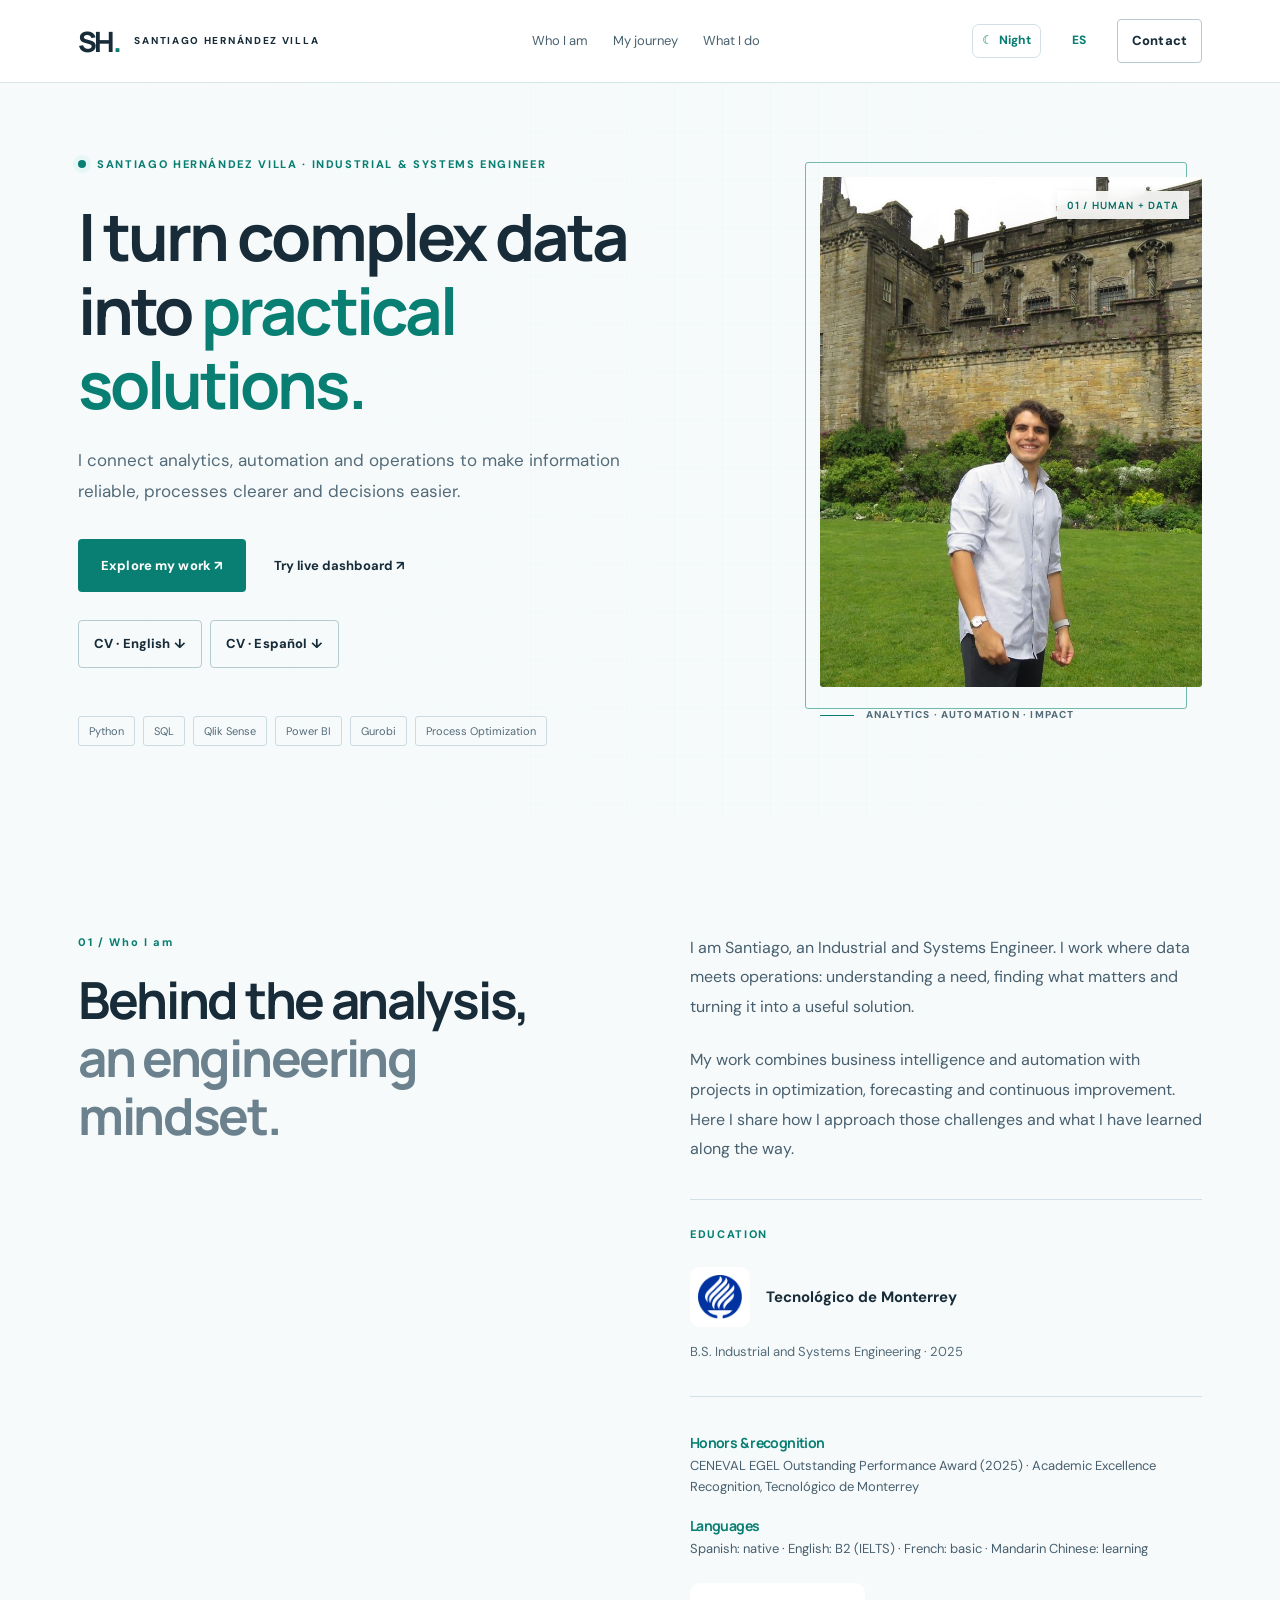
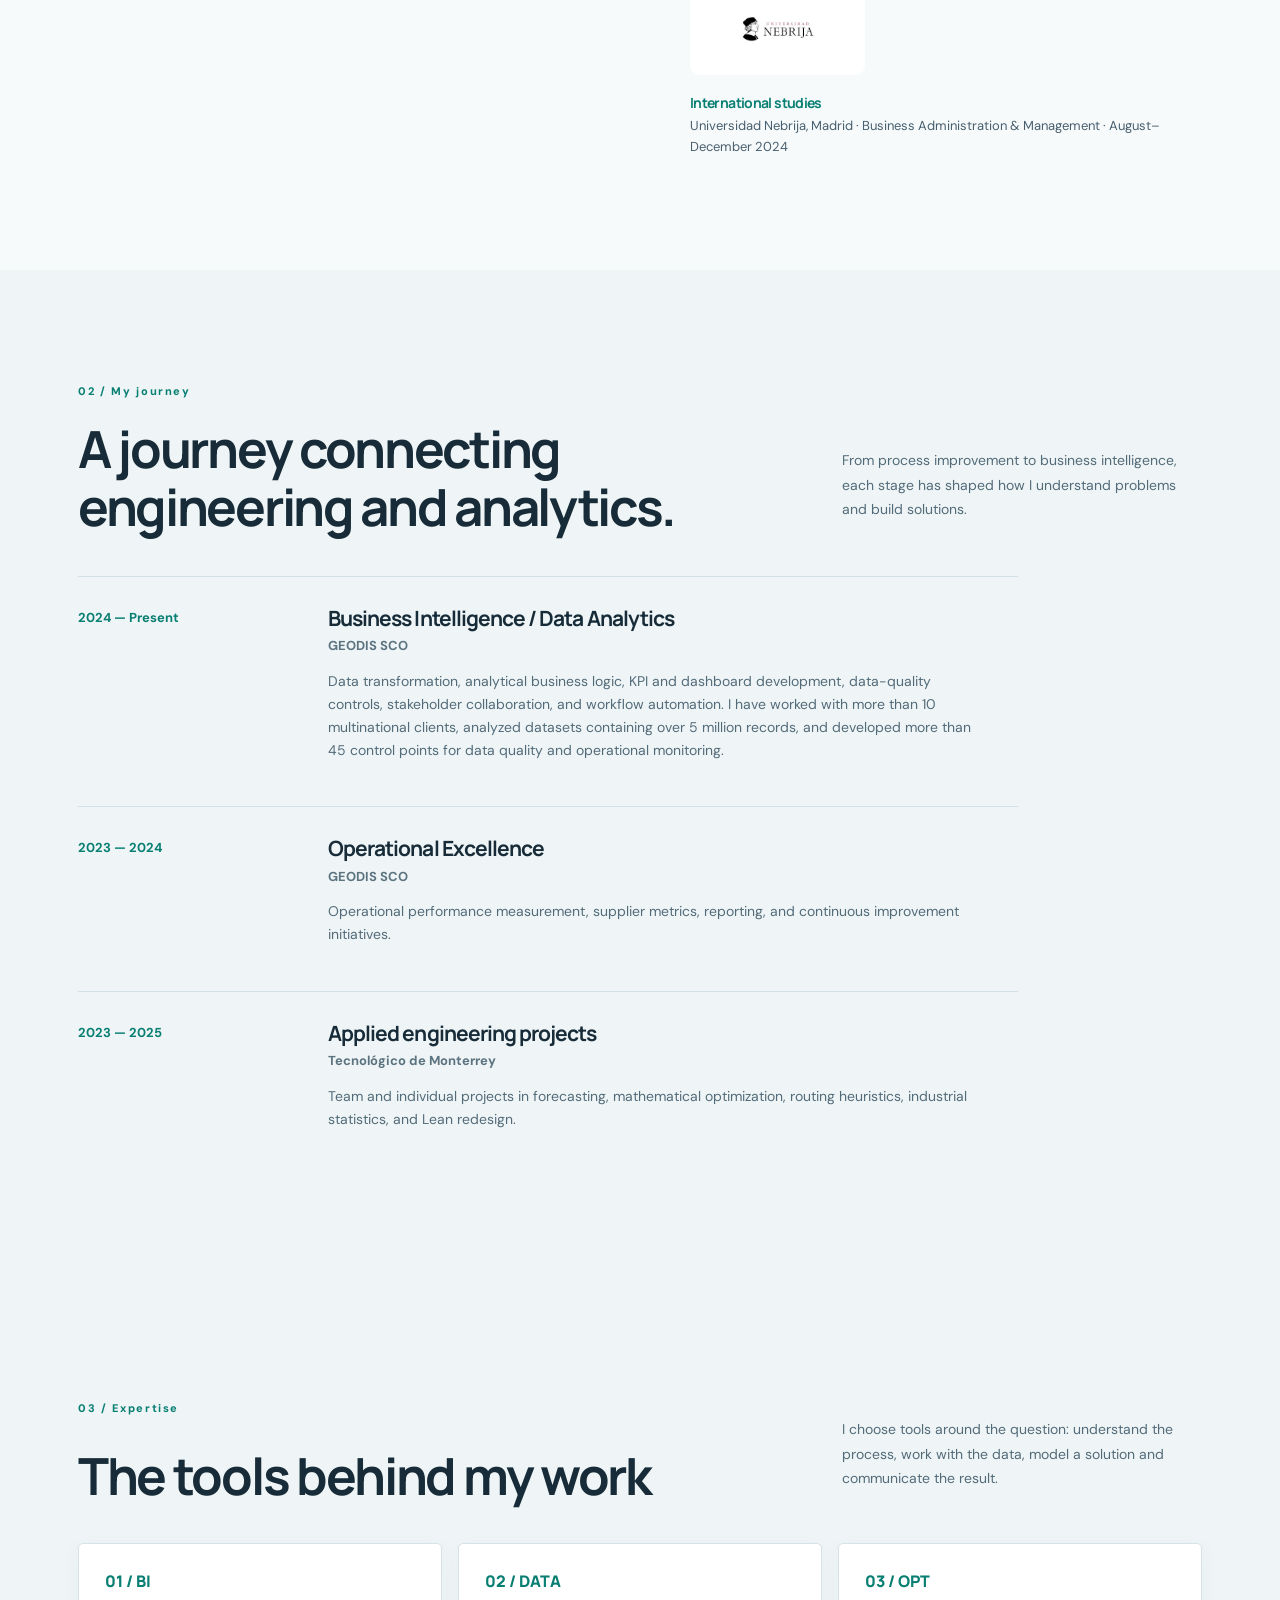
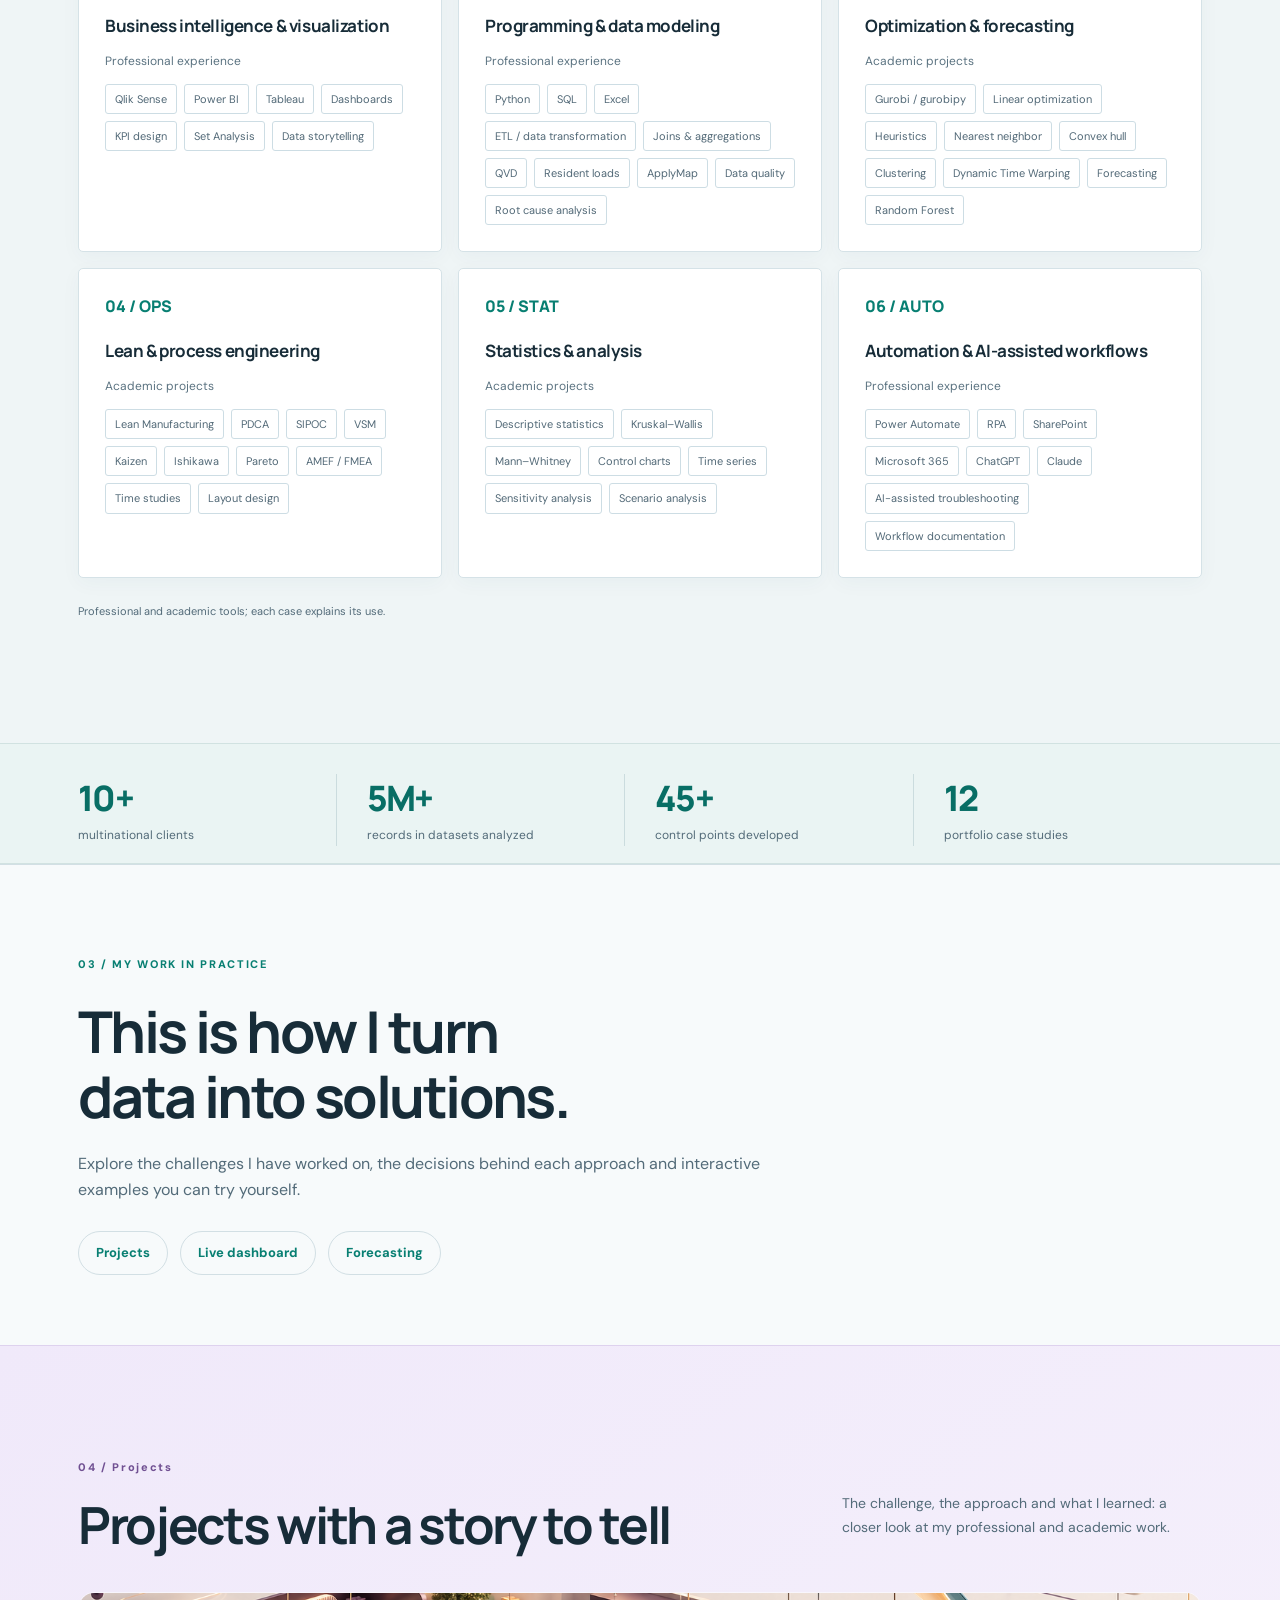
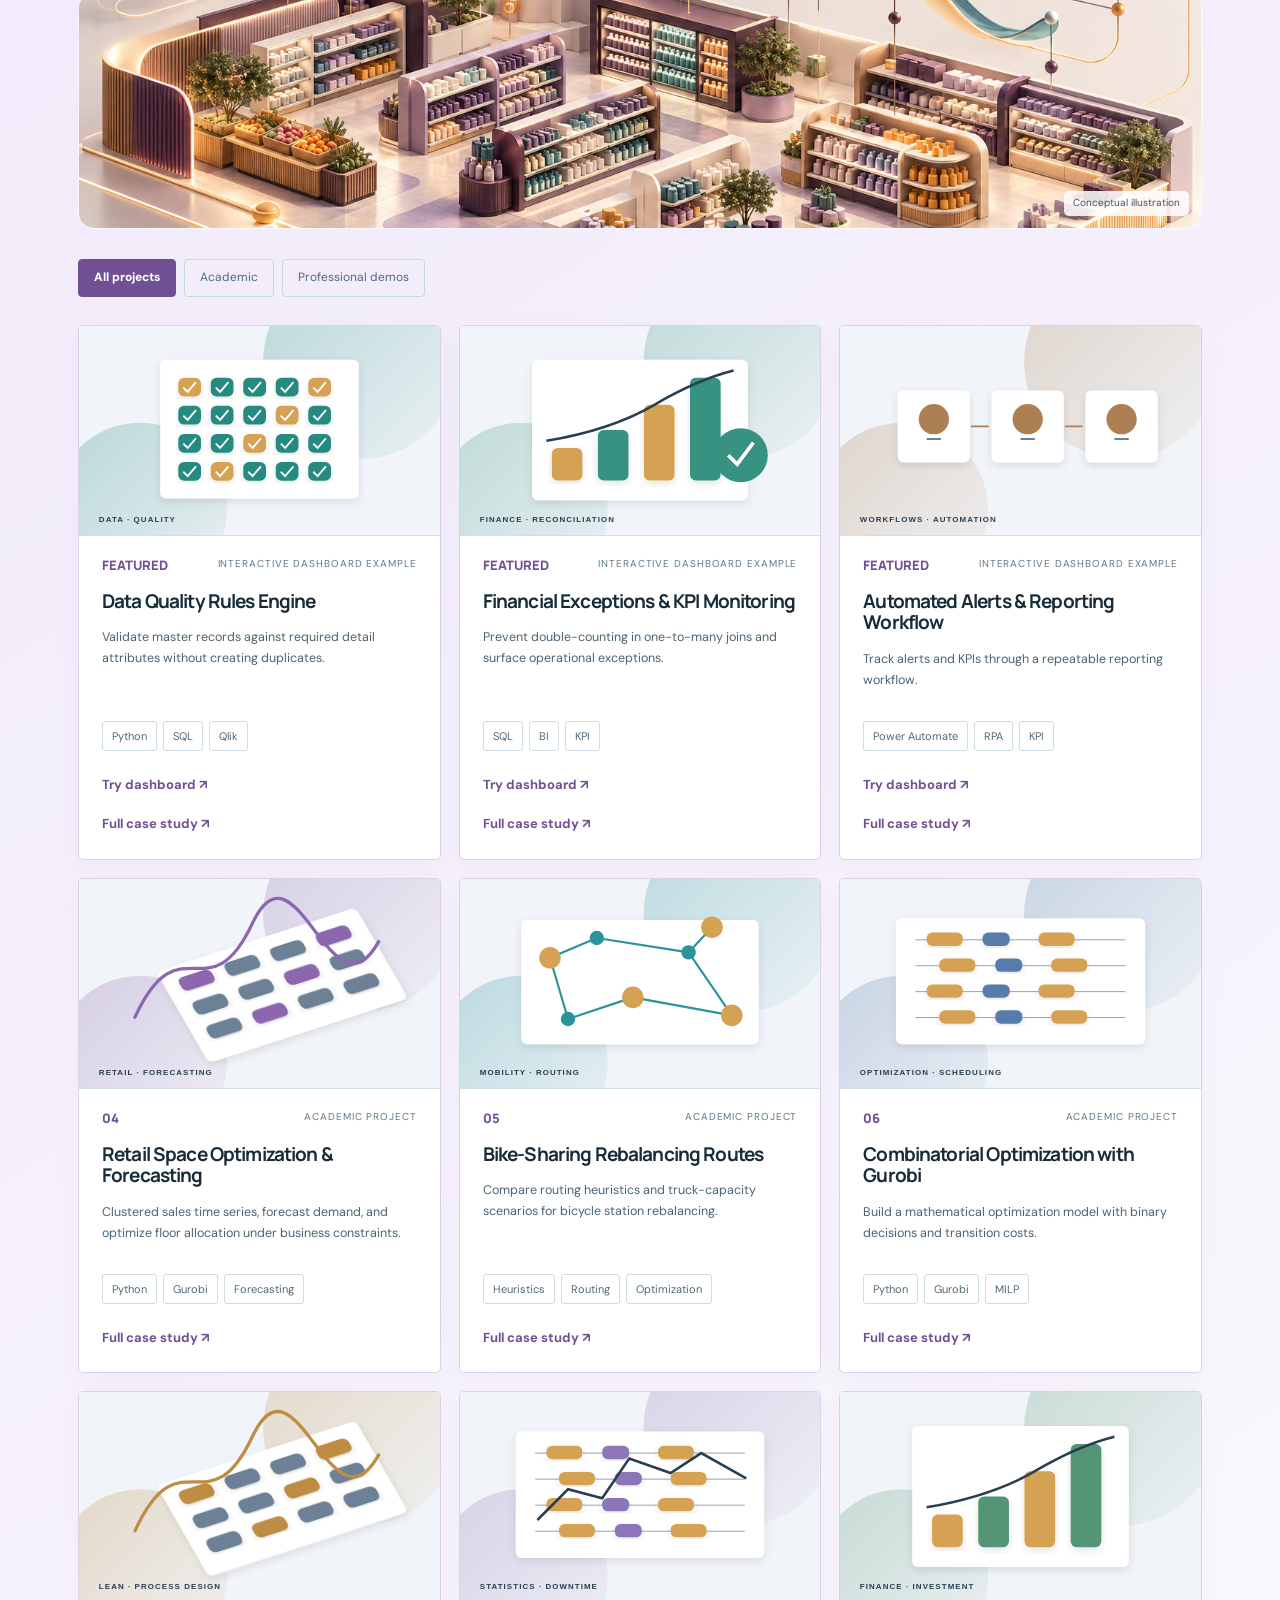
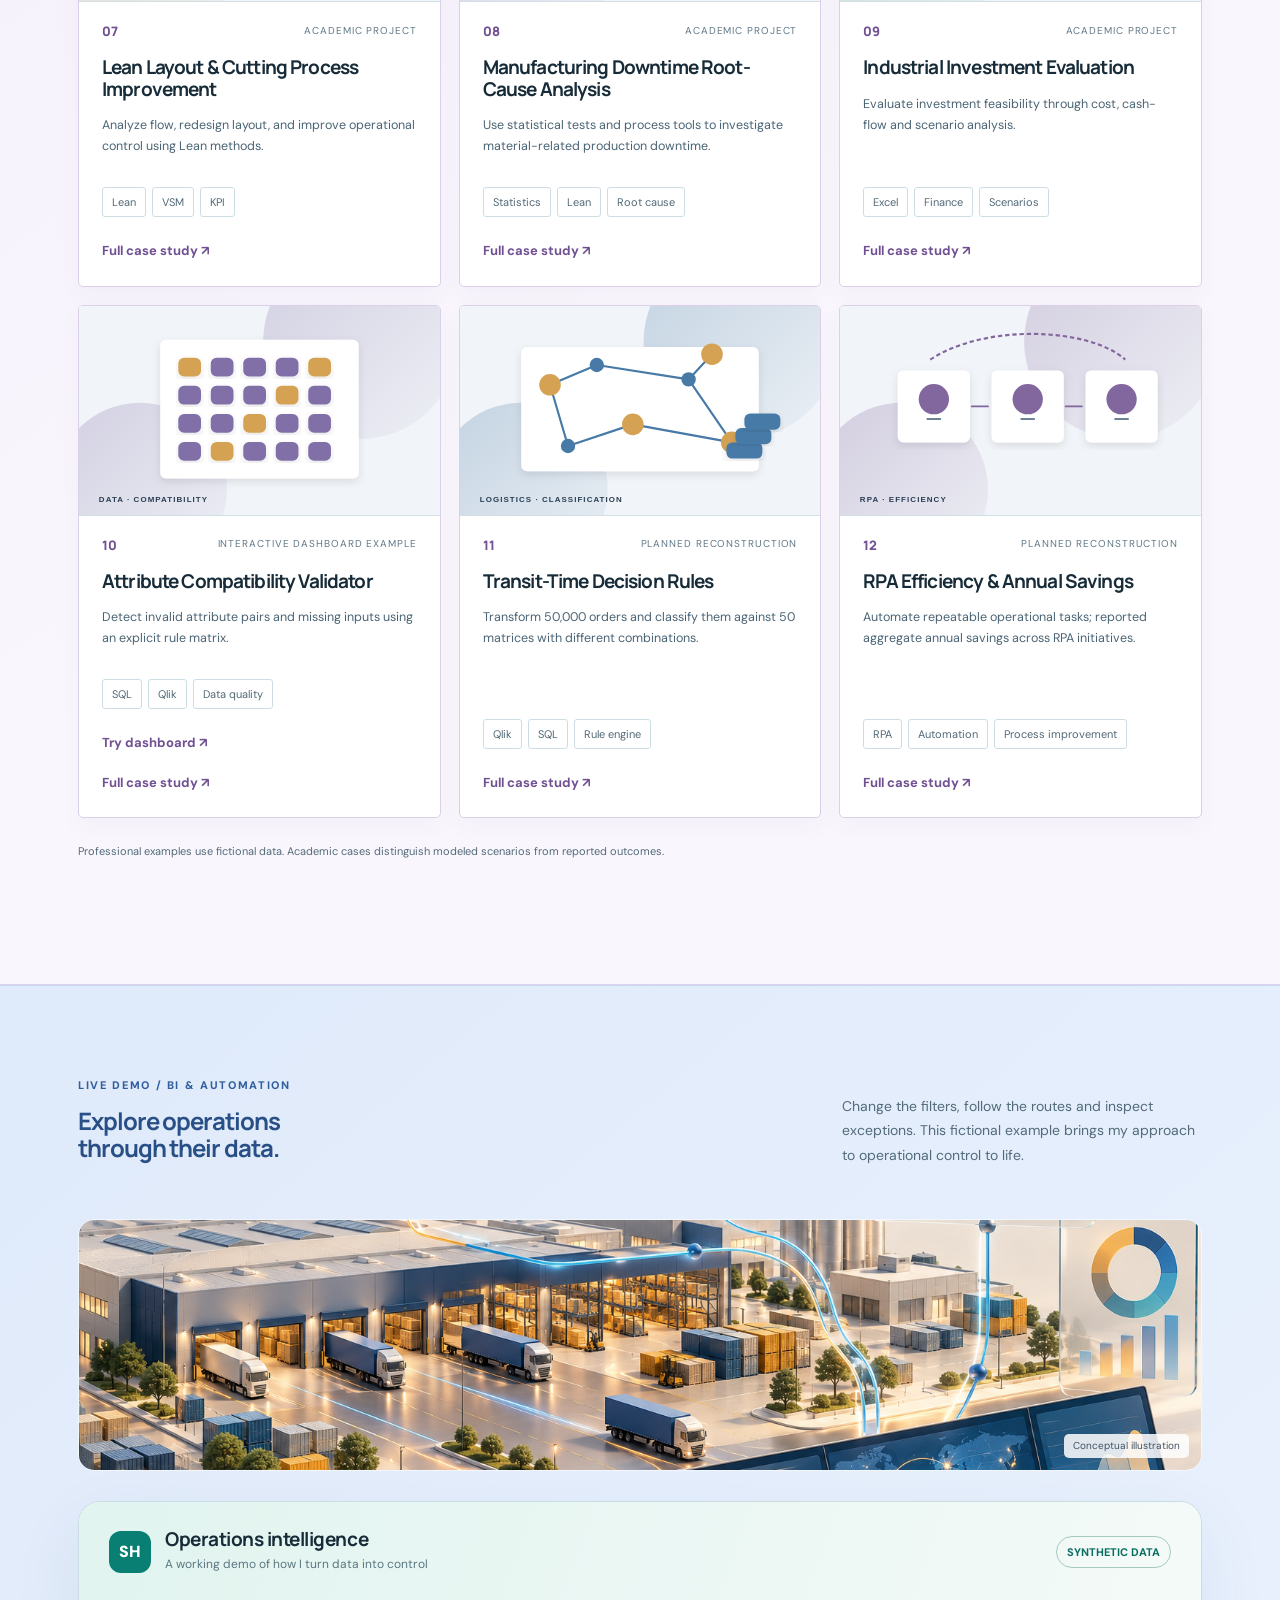
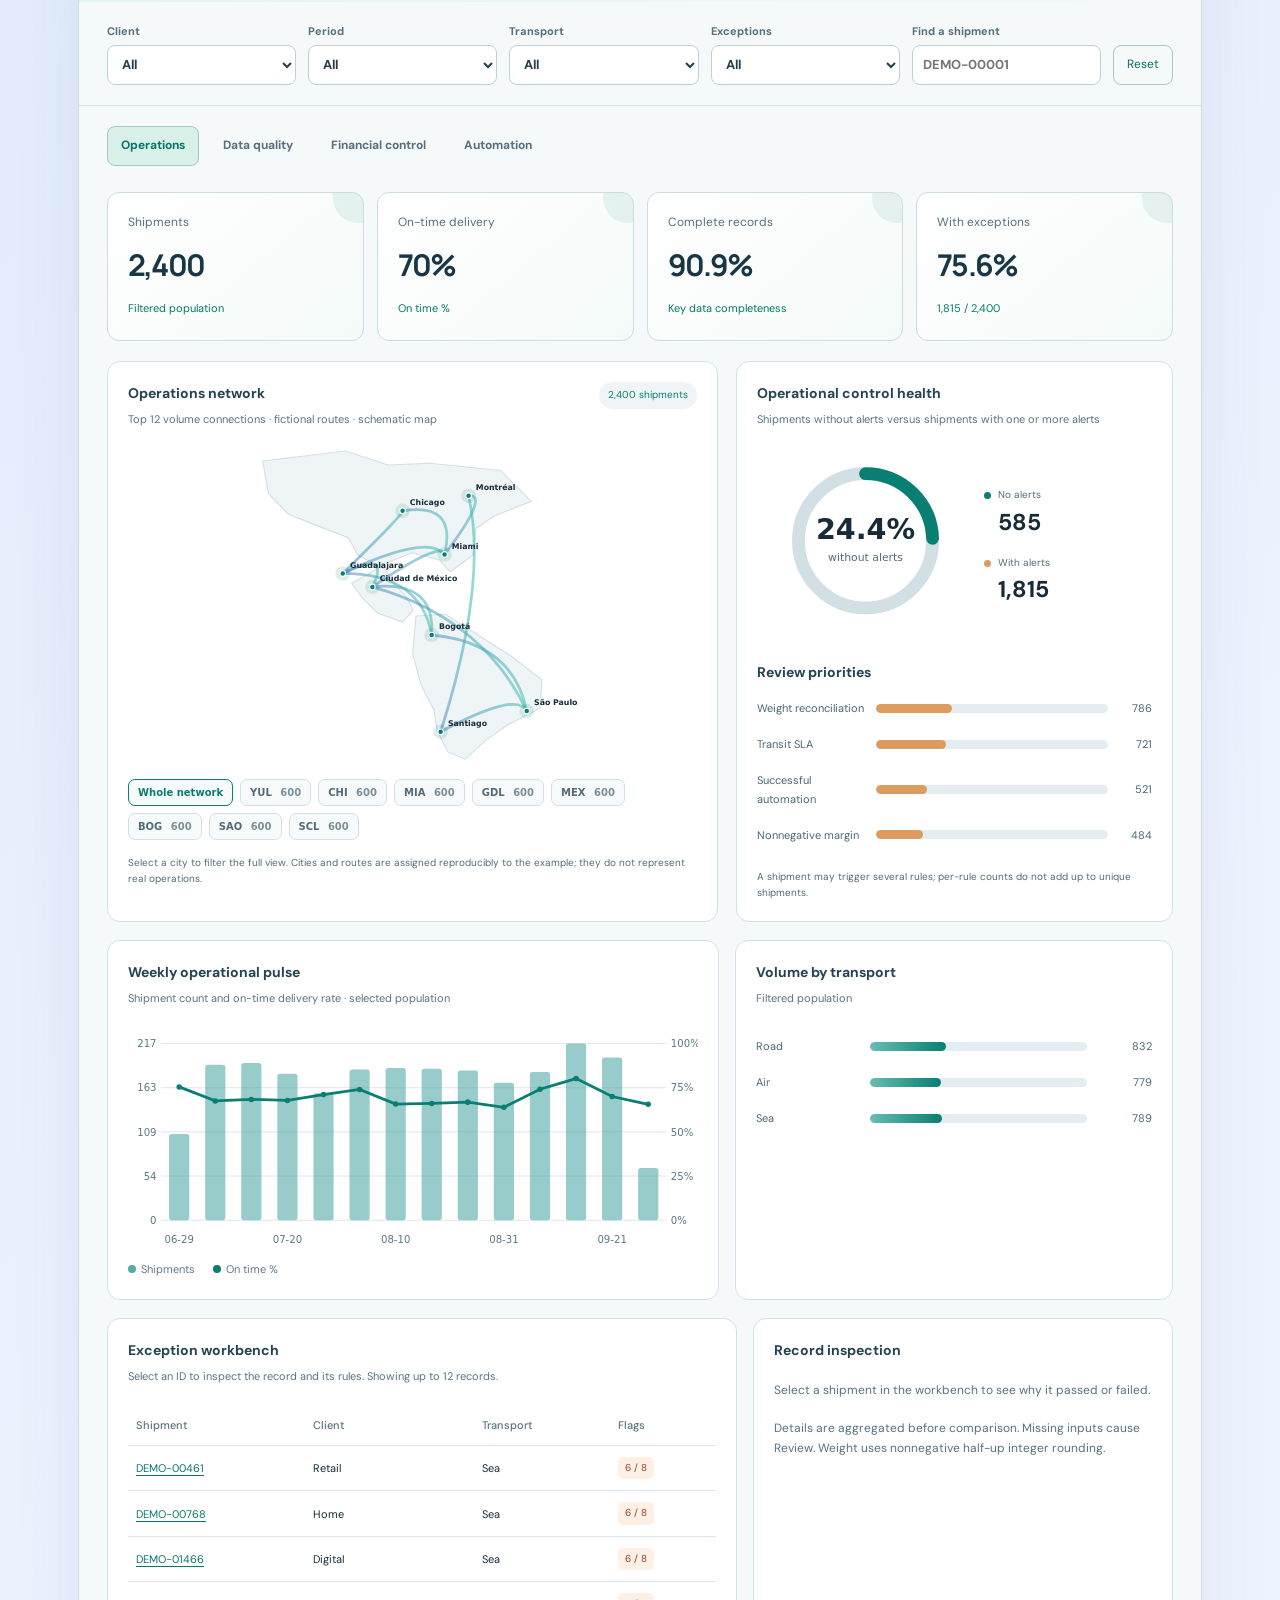
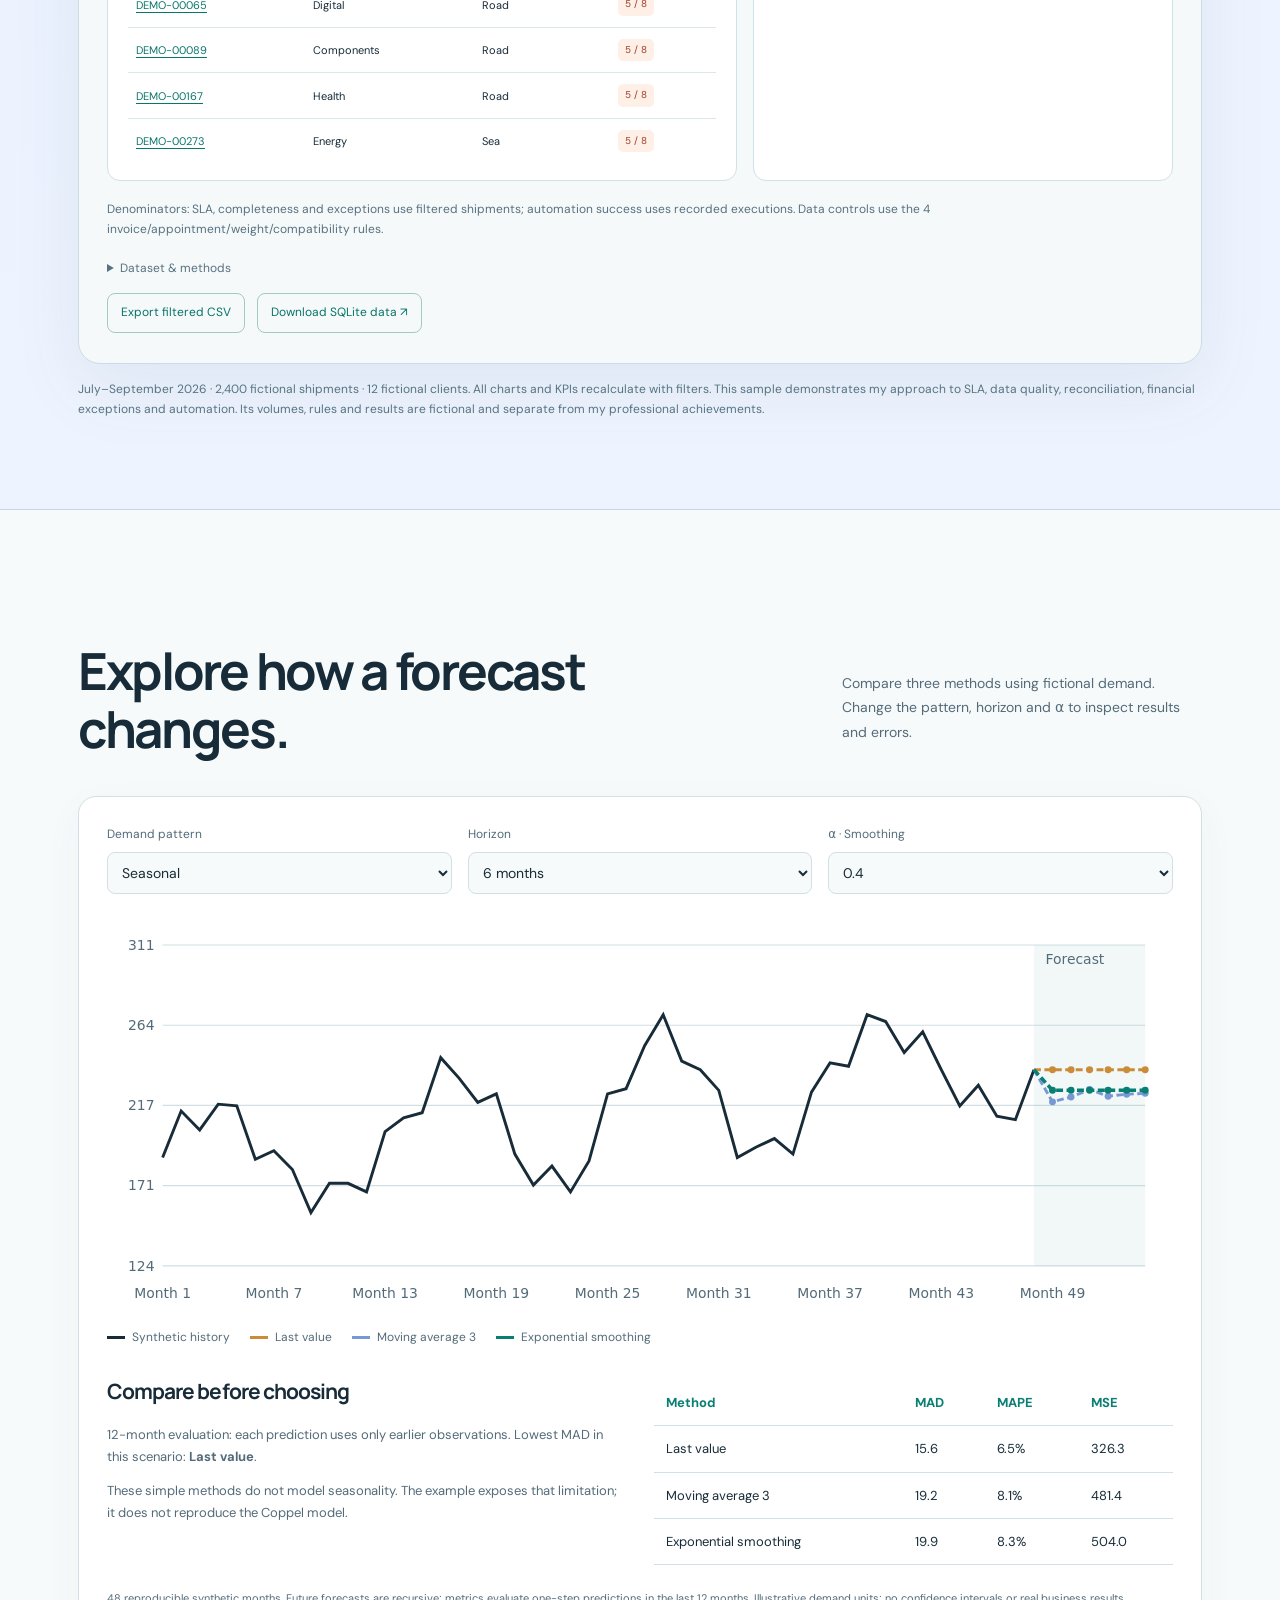
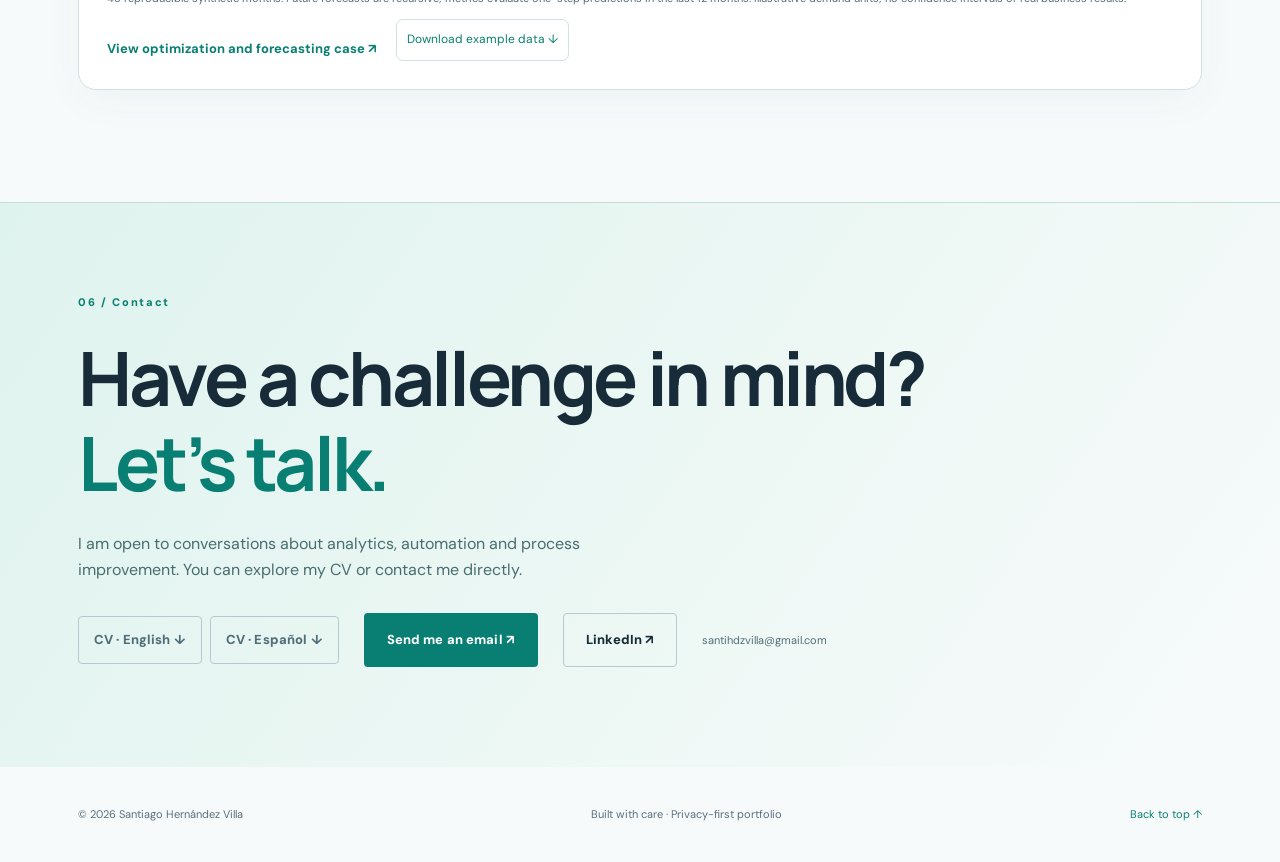
==== commit 92aee96d: "Add files via upload" ====
--- a/index.html
+++ b/index.html
@@ -8,11 +8,11 @@
   <title>Santiago Hernández Villa — Analytics & Optimization</title>
   <link rel="stylesheet" data-theme-sheet="day" href="styles.css" />
   <script defer src="case-studies.js"></script>
-  <script defer src="script.js?v=3.3"></script><script defer src="demo-lab.js"></script>
-  <link rel="stylesheet" data-theme-sheet="day" href="dashboard/dashboard.css?v=3.2">
+  <script defer src="script.js?v=3.5"></script><script defer src="demo-lab.js"></script>
+  <link rel="stylesheet" data-theme-sheet="day" href="dashboard/dashboard.css?v=3.5">
   <script defer src="dashboard/data.js"></script>
-  <script defer src="dashboard/dashboard.js?v=3.2"></script>
-<link rel="stylesheet" data-theme-sheet="night" href="theme/night.css" disabled><link rel="stylesheet" data-theme-sheet="night" href="theme/dashboard-night.css?v=3.2" disabled><link rel="stylesheet" href="theme/theme.css?v=3.3"><script src="theme/theme.js"></script></head>
+  <script defer src="dashboard/dashboard.js?v=3.5"></script>
+<link rel="stylesheet" data-theme-sheet="night" href="theme/night.css" disabled><link rel="stylesheet" data-theme-sheet="night" href="theme/dashboard-night.css?v=3.5" disabled><link rel="stylesheet" href="theme/theme.css?v=3.5"><script src="theme/theme.js"></script></head>
 <body>
   <a class="skip" href="#main">Skip to content</a>
   <header class="topbar"><div class="container nav-inner">
@@ -30,14 +30,14 @@
       </div>
       <div class="hero-photo-wrap"><div class="photo-outline"></div><img src="assets/santiago-portrait-web.jpg" alt="Original photograph of Santiago Hernández Villa in front of a historic stone castle" class="hero-photo" width="720" height="960" /><div class="photo-caption"><span class="caption-line"></span><span data-i18n="photoCaption">ANALYTICS · AUTOMATION · IMPACT</span></div></div>
     </section>
-<section id="about" class="section container about-grid"><div><div class="section-kicker">01 / <span data-i18n="navAbout">About</span></div><h2 data-i18n="aboutTitle">Engineering thinking.<br><span class="muted">Business impact.</span></h2></div><div class="about-copy"><p data-i18n="aboutP1">I work on problems where data, operations, and business requirements intersect. My focus is translating ambiguous requirements into reliable analytical logic, understandable KPIs, and practical solutions.</p><p data-i18n="aboutP2">My experience spans business intelligence and data quality, with academic work in forecasting, mathematical optimization, statistical analysis, and Lean process improvement.</p><div class="education"><span class="eyebrow" data-i18n="educationLabel">EDUCATION</span><div class="university-row"><img src="assets/education/tec.png" alt="Tecnológico de Monterrey" loading="lazy"><strong>Tecnológico de Monterrey</strong></div><span data-i18n="degree">B.S. Industrial & Systems Engineering · 2025</span><div class="profile-extras"><h3 data-i18n="honorsHeading">Honors & recognition</h3><p data-i18n="honorsText">CENEVAL EGEL Outstanding Performance Award (2025) · Academic Excellence Recognition, Tecnológico de Monterrey</p><h3 data-i18n="languagesHeading">Languages</h3><p data-i18n="languagesText">Spanish — Native · English — B2 (IELTS, as listed on CV) · French — Basic · Mandarin Chinese — Currently learning (level not assessed)</p><img class="nebrija-logo" src="assets/education/nebrija.png" alt="Universidad Nebrija" loading="lazy"><h3 data-i18n="exchangeHeading">International studies</h3><p data-i18n="exchangeText">Universidad Nebrija, Madrid · Business Administration & Management · August–December 2024</p></div></div></div></section>
-<section id="experience" class="section section-alt"><div class="container"><div class="section-kicker">02 / <span data-i18n="navExperience">Experience</span></div><div class="section-heading"><h2 data-i18n="experienceTitle">From insight to implementation</h2><p data-i18n="experienceIntro">Connecting technical analysis with practical operations and continuous improvement.</p></div><div class="timeline"><article><div class="timeline-date">2024 — <span data-i18n="present">Present</span></div><div><h3>Business Intelligence / Data Analytics</h3><div class="timeline-org">GEODIS SCO</div><p data-i18n="expBI">Data transformation, analytical business logic, KPI and dashboard development, data-quality controls, stakeholder collaboration, and workflow automation. I have worked with more than 10 multinational clients, analyzed datasets containing over 5 million records, and developed more than 45 control points for data quality and operational monitoring.</p></div></article><article><div class="timeline-date">2023 — 2024</div><div><h3>Operational Excellence</h3><div class="timeline-org">GEODIS SCO</div><p data-i18n="expOE">Operational performance measurement, supplier metrics, reporting, and continuous improvement initiatives.</p></div></article><article><div class="timeline-date">2023 — 2025</div><div><h3 data-i18n="academicRole">Applied engineering projects</h3><div class="timeline-org">Tecnológico de Monterrey</div><p data-i18n="expAcademic">Team and individual projects in forecasting, mathematical optimization, routing heuristics, industrial statistics, and Lean redesign.</p></div></article></div></div></section>
+<section id="about" class="section container about-grid profile-chapter"><div><div class="section-kicker">01 / <span data-i18n="navAbout">About</span></div><h2 data-i18n="aboutTitle">Engineering thinking.<br><span class="muted">Business impact.</span></h2></div><div class="about-copy"><p data-i18n="aboutP1">I work on problems where data, operations, and business requirements intersect. My focus is translating ambiguous requirements into reliable analytical logic, understandable KPIs, and practical solutions.</p><p data-i18n="aboutP2">My experience spans business intelligence and data quality, with academic work in forecasting, mathematical optimization, statistical analysis, and Lean process improvement.</p><div class="education"><span class="eyebrow" data-i18n="educationLabel">EDUCATION</span><div class="university-row"><img src="assets/education/tec.png" alt="Tecnológico de Monterrey" loading="lazy"><strong>Tecnológico de Monterrey</strong></div><span data-i18n="degree">B.S. Industrial & Systems Engineering · 2025</span><div class="profile-extras"><h3 data-i18n="honorsHeading">Honors & recognition</h3><p data-i18n="honorsText">CENEVAL EGEL Outstanding Performance Award (2025) · Academic Excellence Recognition, Tecnológico de Monterrey</p><h3 data-i18n="languagesHeading">Languages</h3><p data-i18n="languagesText">Spanish — Native · English — B2 (IELTS, as listed on CV) · French — Basic · Mandarin Chinese — Currently learning (level not assessed)</p><img class="nebrija-logo" src="assets/education/nebrija.png" alt="Universidad Nebrija" loading="lazy"><h3 data-i18n="exchangeHeading">International studies</h3><p data-i18n="exchangeText">Universidad Nebrija, Madrid · Business Administration & Management · August–December 2024</p></div></div></div></section>
+<section id="experience" class="section section-alt journey-chapter"><div class="container"><div class="section-kicker">02 / <span data-i18n="navExperience">Experience</span></div><div class="section-heading"><h2 data-i18n="experienceTitle">From insight to implementation</h2><p data-i18n="experienceIntro">Connecting technical analysis with practical operations and continuous improvement.</p></div><div class="timeline"><article><div class="timeline-date">2024 — <span data-i18n="present">Present</span></div><div><h3 data-i18n="roleBI">Business Intelligence / Data Analytics</h3><div class="timeline-org">GEODIS SCO</div><p data-i18n="expBI">Data transformation, analytical business logic, KPI and dashboard development, data-quality controls, stakeholder collaboration, and workflow automation. I have worked with more than 10 multinational clients, analyzed datasets containing over 5 million records, and developed more than 45 control points for data quality and operational monitoring.</p></div></article><article><div class="timeline-date">2023 — 2024</div><div><h3 data-i18n="roleOE">Operational Excellence</h3><div class="timeline-org">GEODIS SCO</div><p data-i18n="expOE">Operational performance measurement, supplier metrics, reporting, and continuous improvement initiatives.</p></div></article><article><div class="timeline-date">2023 — 2025</div><div><h3 data-i18n="academicRole">Applied engineering projects</h3><div class="timeline-org">Tecnológico de Monterrey</div><p data-i18n="expAcademic">Team and individual projects in forecasting, mathematical optimization, routing heuristics, industrial statistics, and Lean redesign.</p></div></article></div></div></section>
 <section id="expertise" class="section section-alt"><div class="container"><div class="section-kicker">03 / <span data-i18n="navExpertise">Expertise</span></div><div class="section-heading"><h2 data-i18n="expertiseTitle">My technical toolkit</h2><p data-i18n="expertiseIntro">A structured overview of tools, methods, and capabilities supported by my résumé and project reports.</p></div><div class="skills-grid" id="skillsGrid"></div><p class="disclosure" data-i18n="skillsDisclaimer">Tools listed reflect résumé claims and documented coursework. Proficiency varies; project pages distinguish hands-on evidence from proposed demonstrations.</p></div></section>
 <section class="metrics"><div class="container metrics-inner"><div><strong>10+</strong><span data-i18n="metricProjects">multinational clients</span></div><div><strong>5M+</strong><span data-i18n="metricPillars">records in datasets analyzed</span></div><div><strong>45+</strong><span data-i18n="metricRetail">control points developed</span></div><div><strong>12</strong><span data-i18n="metricLean">portfolio case studies</span></div></div></section>
 <section id="work" class="work-intro"><div class="container"><span class="section-kicker" data-i18n="workKicker">EXPLORE MY WORK</span><h2 data-i18n="workTitle">Come explore a little of what I do.</h2><p data-i18n="workIntro">Projects, operational intelligence and forecasting: explore the ideas, methods and tools behind my work.</p><div class="work-links"><a href="#projects" data-i18n="navProjects">Case studies</a><a href="#dashboard" data-i18n="navDashboard">Dashboard</a><a href="#forecast-demo" data-i18n="navForecast">Forecasting</a></div></div></section>
 <section id="projects" class="section cases-section"><div class="container"><div class="section-kicker">04 / <span data-i18n="navProjects">Projects</span></div><div class="section-heading"><h2 data-i18n="projectsTitle">Selected work & case studies</h2><p data-i18n="projectsIntro">Academic projects with documented methods, plus privacy-safe public demonstrations inspired by professional problem types.</p></div><figure class="editorial-cover case-cover"><img src="assets/editorial/optimization-cover.png" alt="Conceptual illustration of forecasting and optimization" loading="lazy"><figcaption data-i18n="conceptArt">Conceptual illustration</figcaption></figure><div class="filters" id="filters" role="group" aria-label="Filter projects"></div><div class="projects-grid" id="projectsGrid"></div><p class="disclosure" data-i18n="projectDisclaimer">Professional case studies are planned synthetic-data reconstructions, not publicly released employer code or verified production deployments.</p></div></section>
 <section id="dashboard" class="dashboard-section"><div class="container"><div class="section-kicker">LIVE DEMO / BI &amp; AUTOMATION</div><div class="section-heading"><h2 data-i18n="dashboardTitle">From raw data to operational clarity.</h2><p data-i18n="dashboardIntro">Explore the way I build reliable metrics, detect exceptions and connect analytics with action. Filter the data, switch perspectives and inspect a shipment.</p></div><figure class="editorial-cover dashboard-cover"><img src="assets/editorial/operations-cover.png" alt="Conceptual illustration of logistics data and operational control" loading="lazy"><figcaption data-i18n="conceptArt">Conceptual illustration</figcaption></figure><div id="dashboardApp"></div><noscript>This interactive demo requires JavaScript. Fictional CSV and SQLite datasets are included in the dashboard folder.</noscript></div></section>
-<section id="forecast-demo" class="section container"><div id="demoLab"></div></section>
+<section id="forecast-demo" class="section forecast-chapter"><div class="container"><div id="demoLab"></div></div></section>
 <section id="contact" class="contact-section"><div class="container contact-inner"><div class="section-kicker">06 / <span data-i18n="navContact">Contact</span></div><h2 data-i18n="contactTitle">Let's build something<br><em>worth measuring.</em></h2><p data-i18n="contactDesc">Open to conversations about analytics, business intelligence, optimization, and process improvement.</p><div class="contact-actions"><span class="cv-options"><a id="cvContact" href="assets/cv/Santiago_Hernandez_Villa_CV_EN.pdf" class="btn btn-outline" download hreflang="en">CV · English ↓</a><a id="cvContactEs" href="assets/cv/Santiago_Hernandez_Villa_CV_ES.pdf" class="btn btn-outline" download hreflang="es">CV · Español ↓</a></span><a id="emailLink" class="btn btn-primary" href="mailto:santihdzvilla@gmail.com" data-i18n="contactButton">Send me an email ↗</a><a class="btn btn-outline contact-linkedin" href="https://www.linkedin.com/in/santiago-hern%C3%A1ndez-villa-11787231b" target="_blank" rel="noopener noreferrer" aria-label="Visit Santiago Hernández Villa on LinkedIn">LinkedIn ↗</a><span class="contact-email">santihdzvilla@gmail.com</span></div></div></section>
 </main>
   <footer class="footer"><div class="container footer-inner"><span>© <span id="year"></span> Santiago Hernández Villa</span><span data-i18n="footerNote">Built with care · Privacy-first portfolio</span><a href="#top" data-i18n="backTop">Back to top ↑</a></div></footer>
--- a/theme/theme.css
+++ b/theme/theme.css
@@ -12,3 +12,5 @@
 .project-thumb{height:210px;object-fit:cover}.case-cover-art{margin:34px 0 24px;border:1px solid var(--line);border-radius:16px;overflow:hidden}.case-cover-art img{display:block;width:100%;height:auto;max-height:420px;object-fit:cover}@media(max-width:520px){.project-thumb{height:200px}}
 
 .university-row{display:flex;align-items:center;gap:16px;margin:8px 0}.university-row img{width:60px;height:60px;object-fit:contain;background:#fff;border-radius:10px;padding:8px}.nebrija-logo{display:block;width:175px;height:92px;object-fit:contain;background:#fff;border-radius:10px;padding:8px;margin-top:24px}.case-side,.case-aside,.case-future{display:none}.case-heading,.case-columns{grid-template-columns:1fr}.case-body{max-width:920px}.case-gallery img{aspect-ratio:auto;max-height:700px}.case-gallery figure:has(img[src*="media/lean"]){background:white}.case-gallery figure:has(img[src*="media/lean"]) img{padding:12px;object-fit:contain}.case-gallery figure:has(img[src*="media/lean"]) figcaption{color:#405365}.case-crumb{margin-bottom:28px}
+
+.work-intro{padding:85px 0 70px;background:var(--bg);border-top:1px solid var(--line)}.work-intro h2{font-size:clamp(34px,4.5vw,58px);max-width:840px;margin:22px 0}.work-intro p{max-width:690px;color:var(--muted);font-size:16px}.work-links{display:flex;flex-wrap:wrap;gap:12px;margin-top:28px}.work-links a{padding:10px 17px;border:1px solid var(--line);border-radius:25px;font-size:13px;color:var(--accent);font-weight:700}.work-links a:hover{background:var(--bg2)}
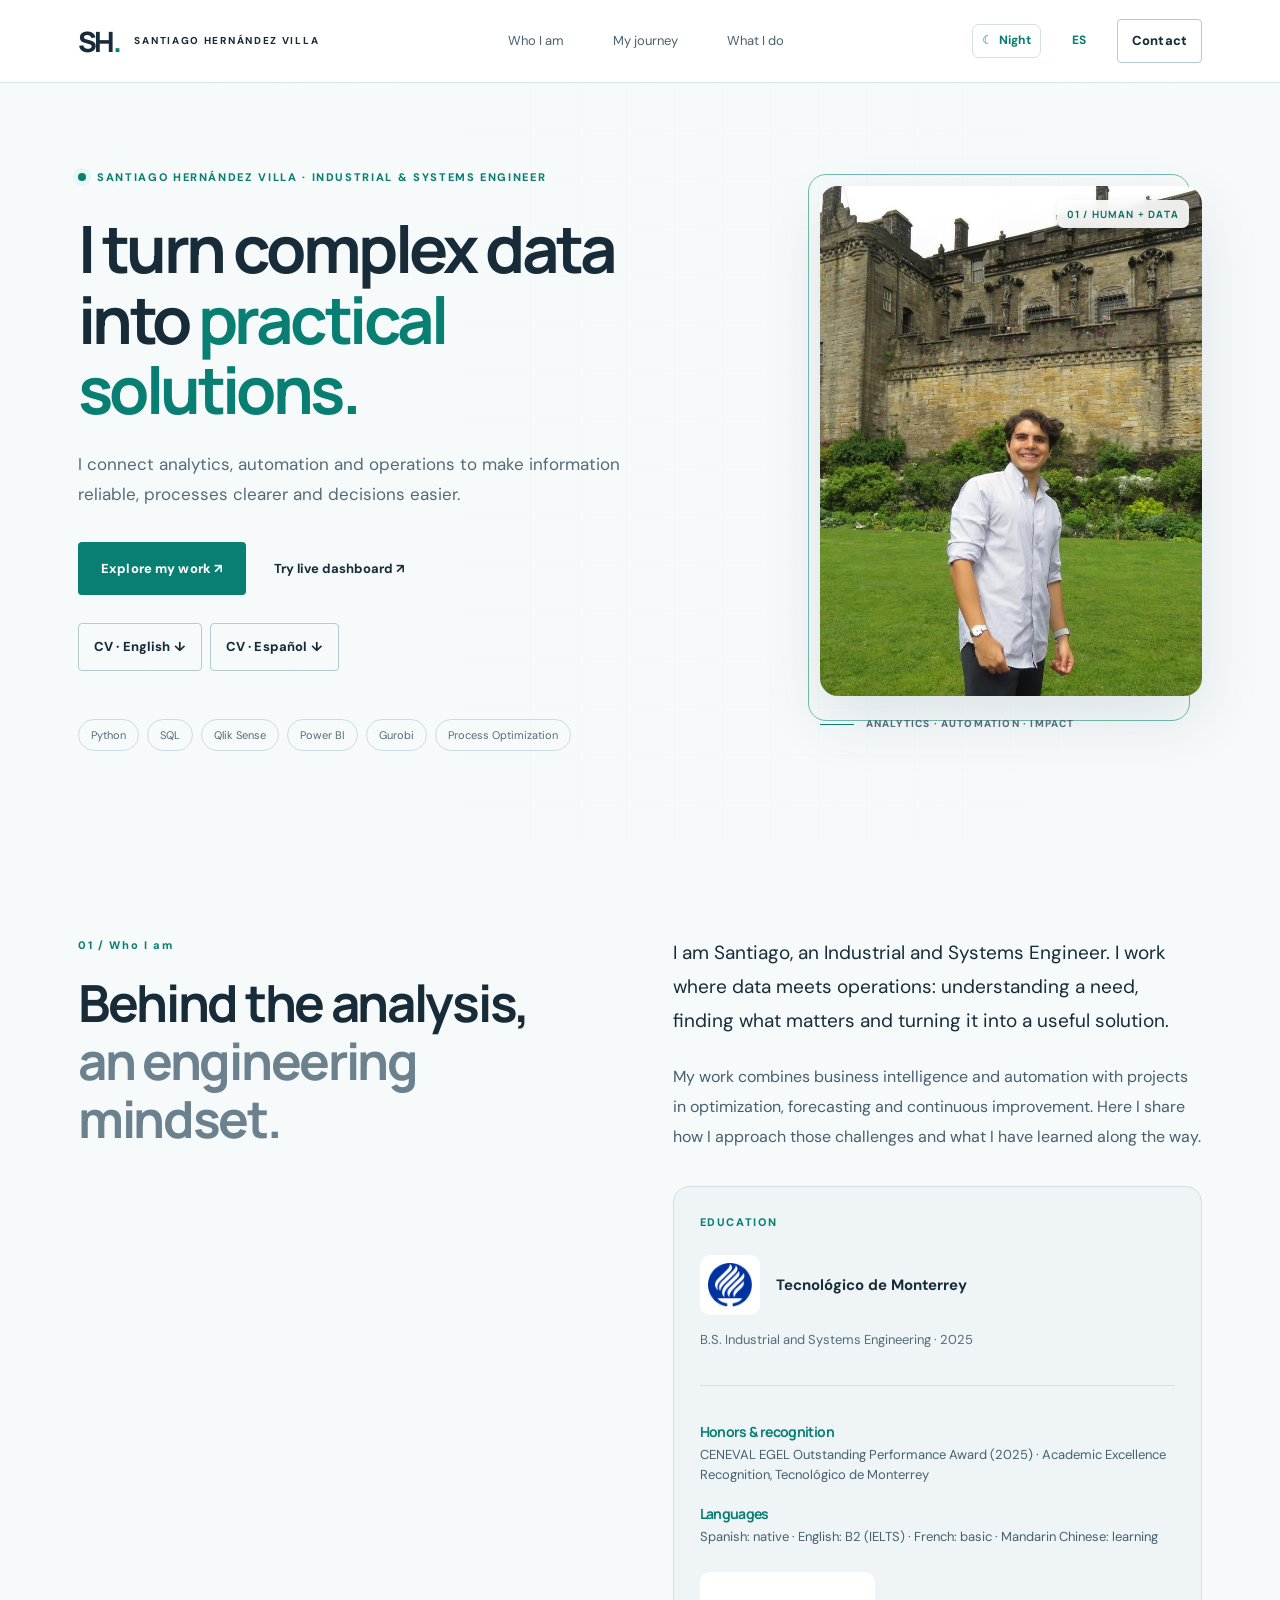
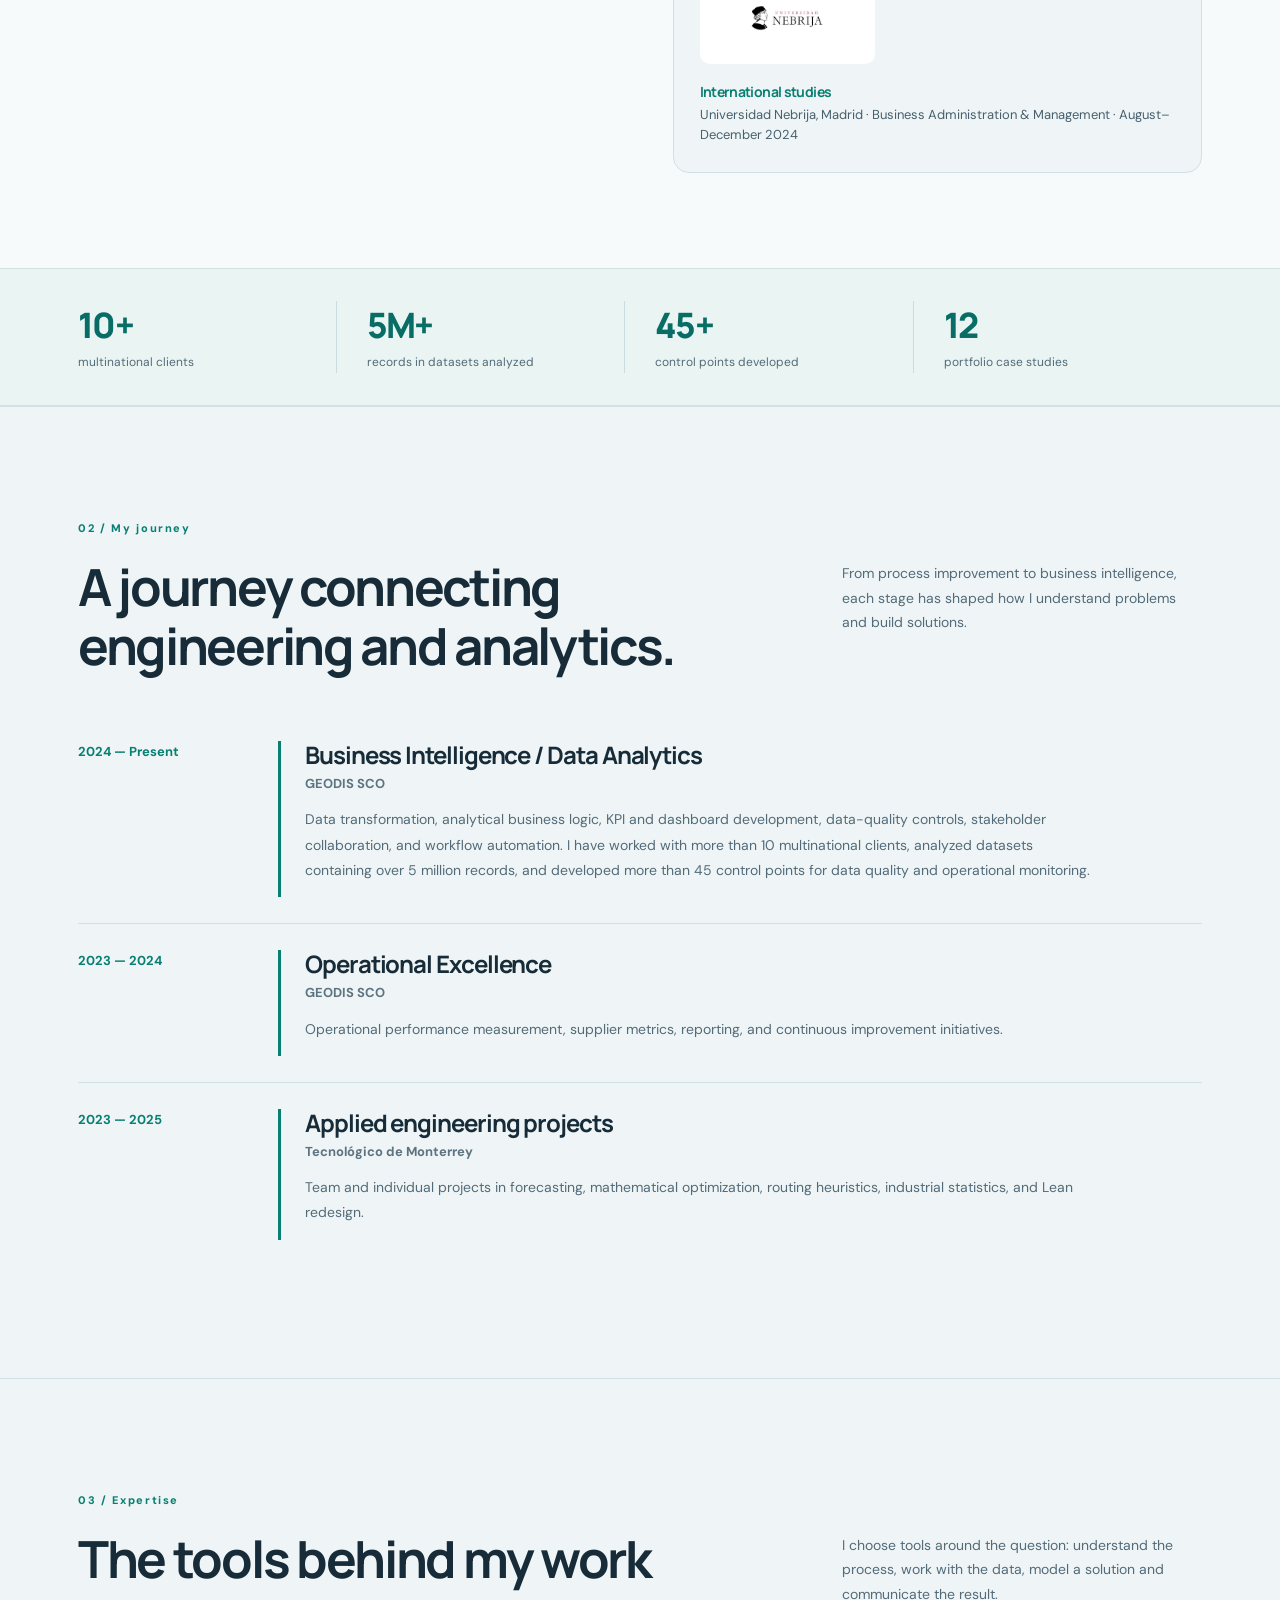
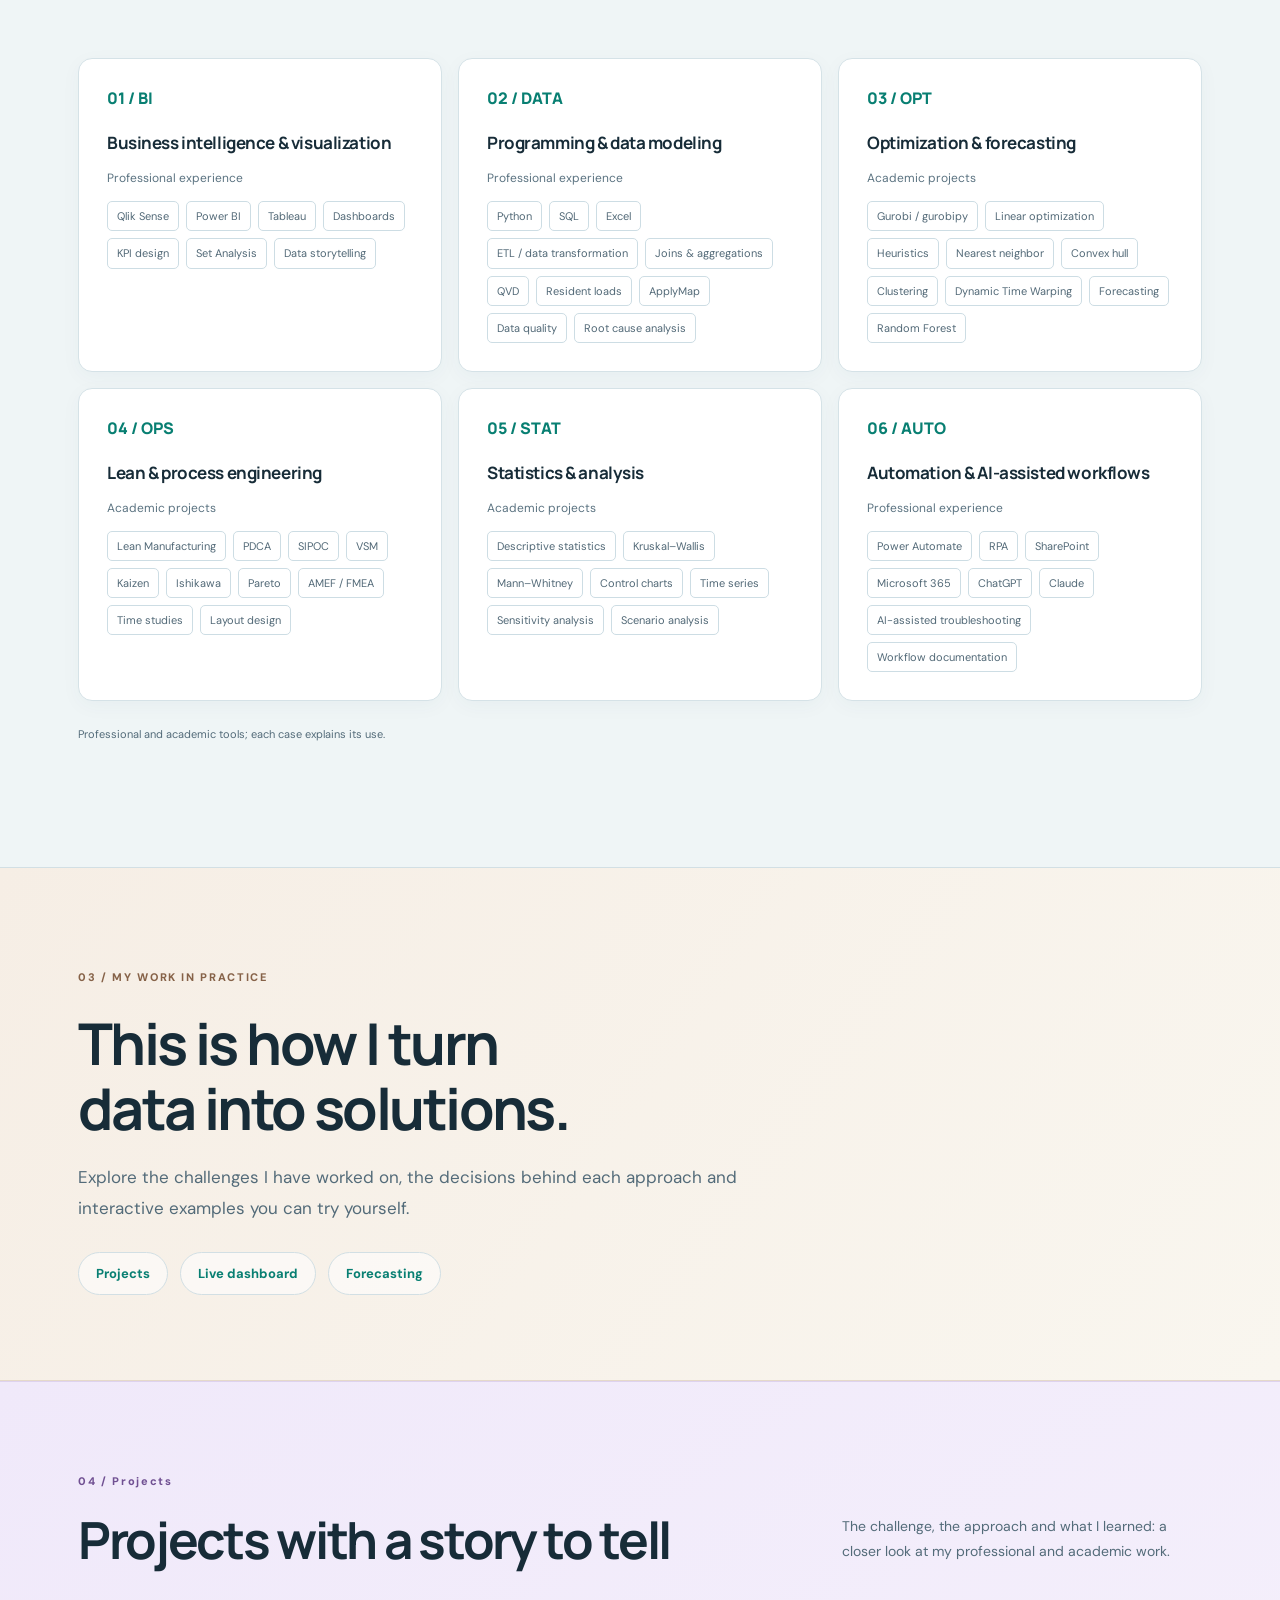
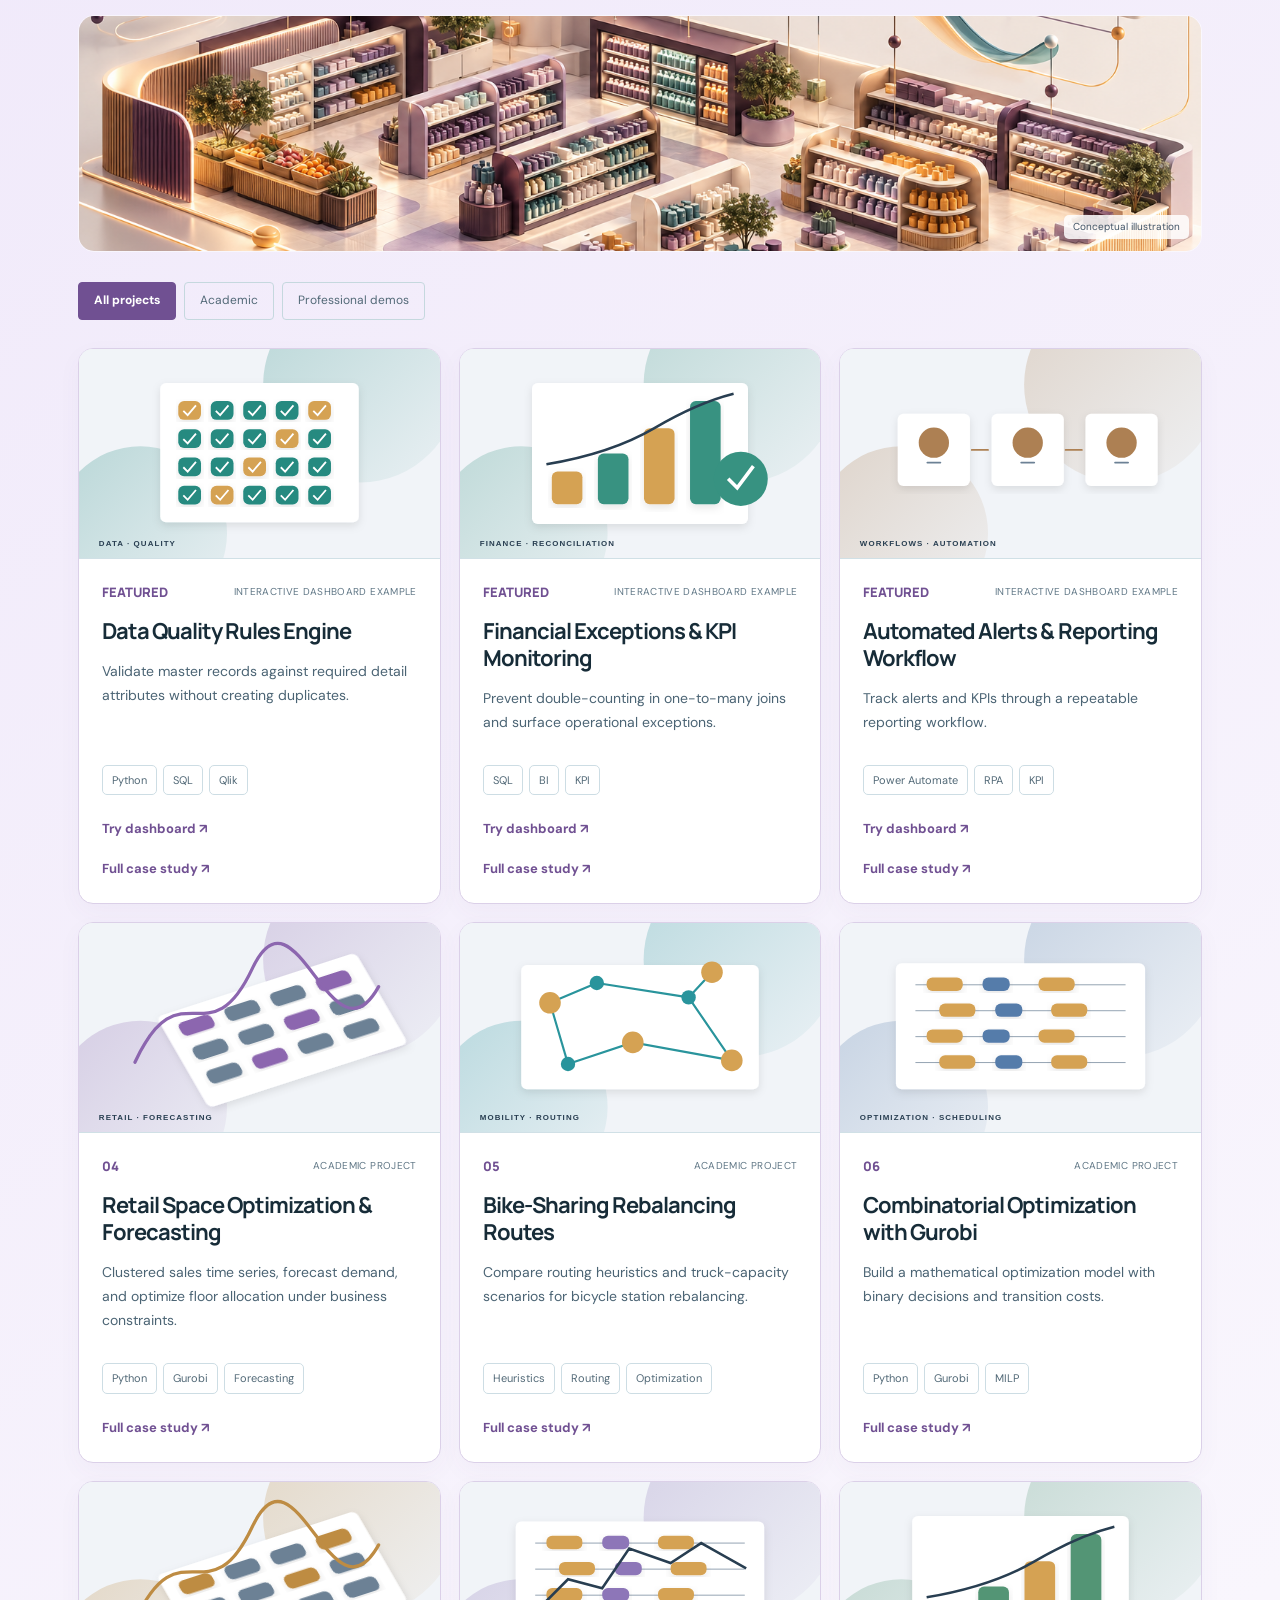
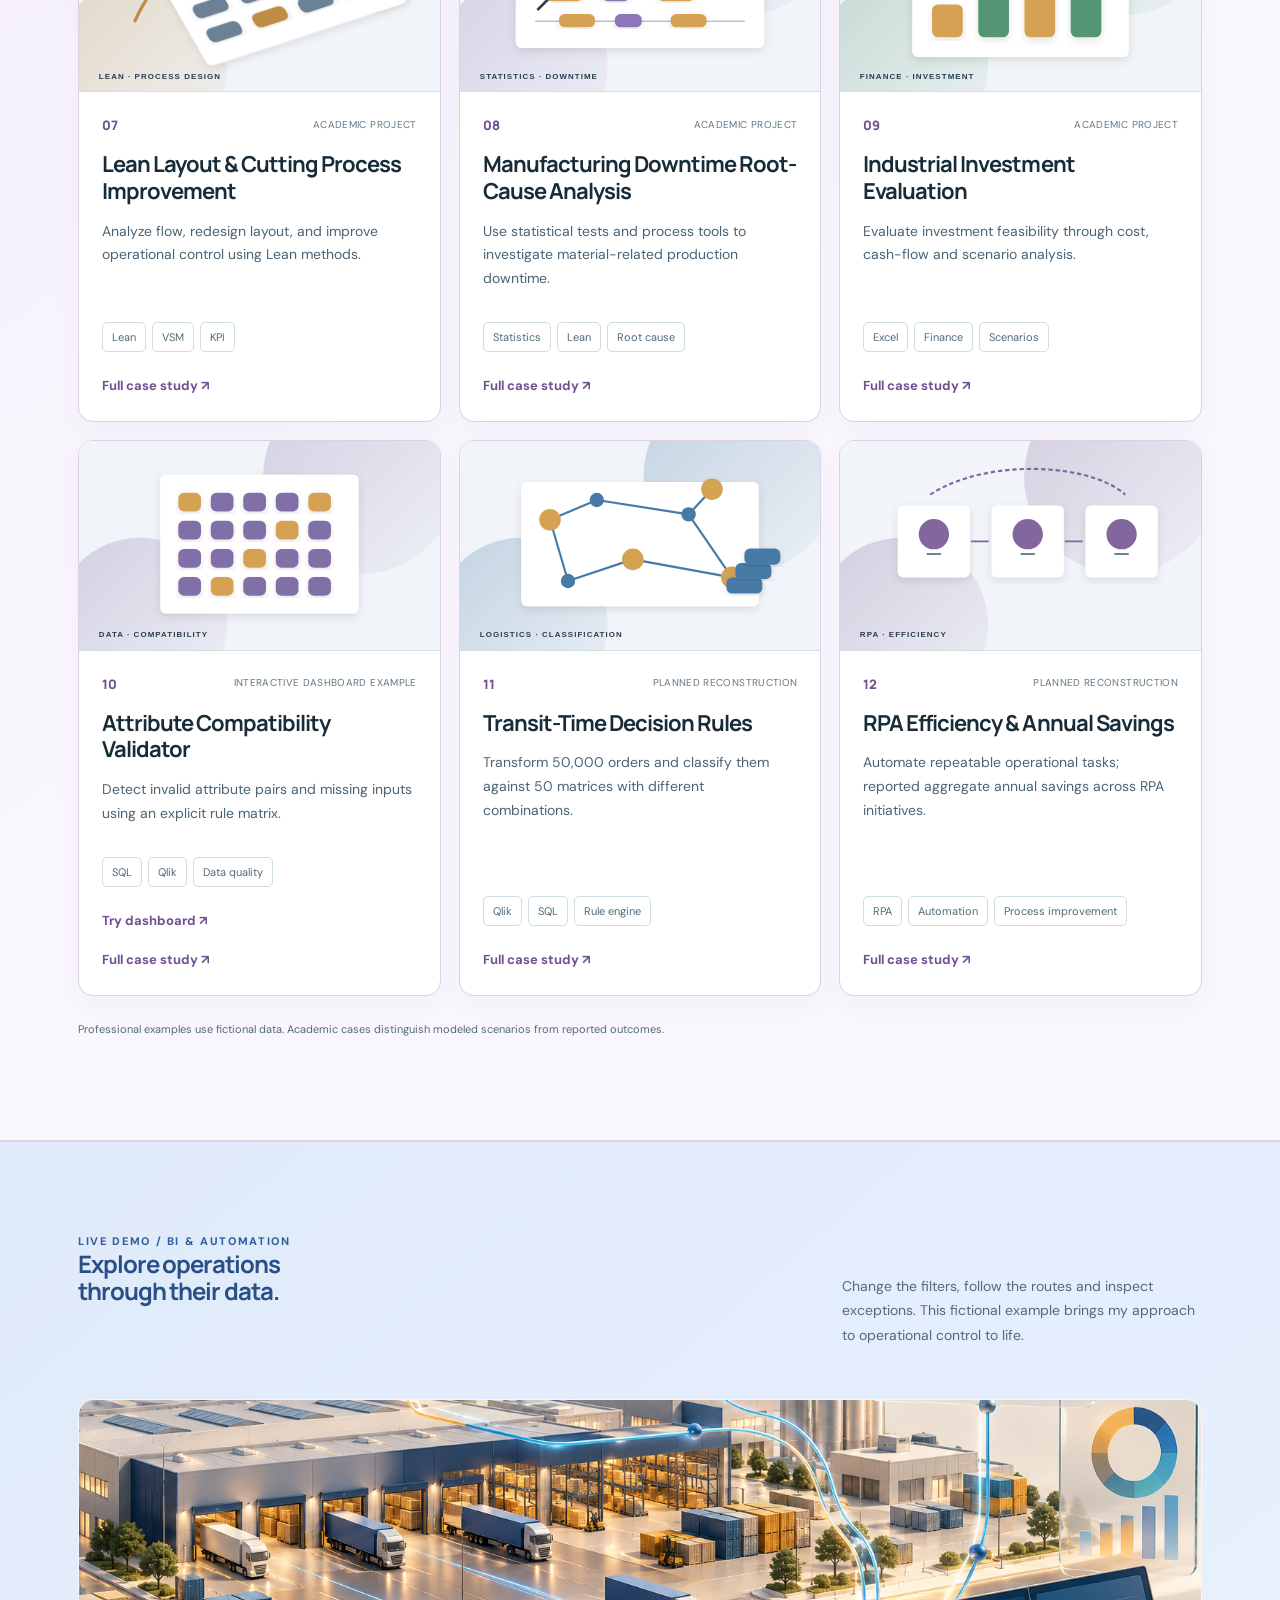
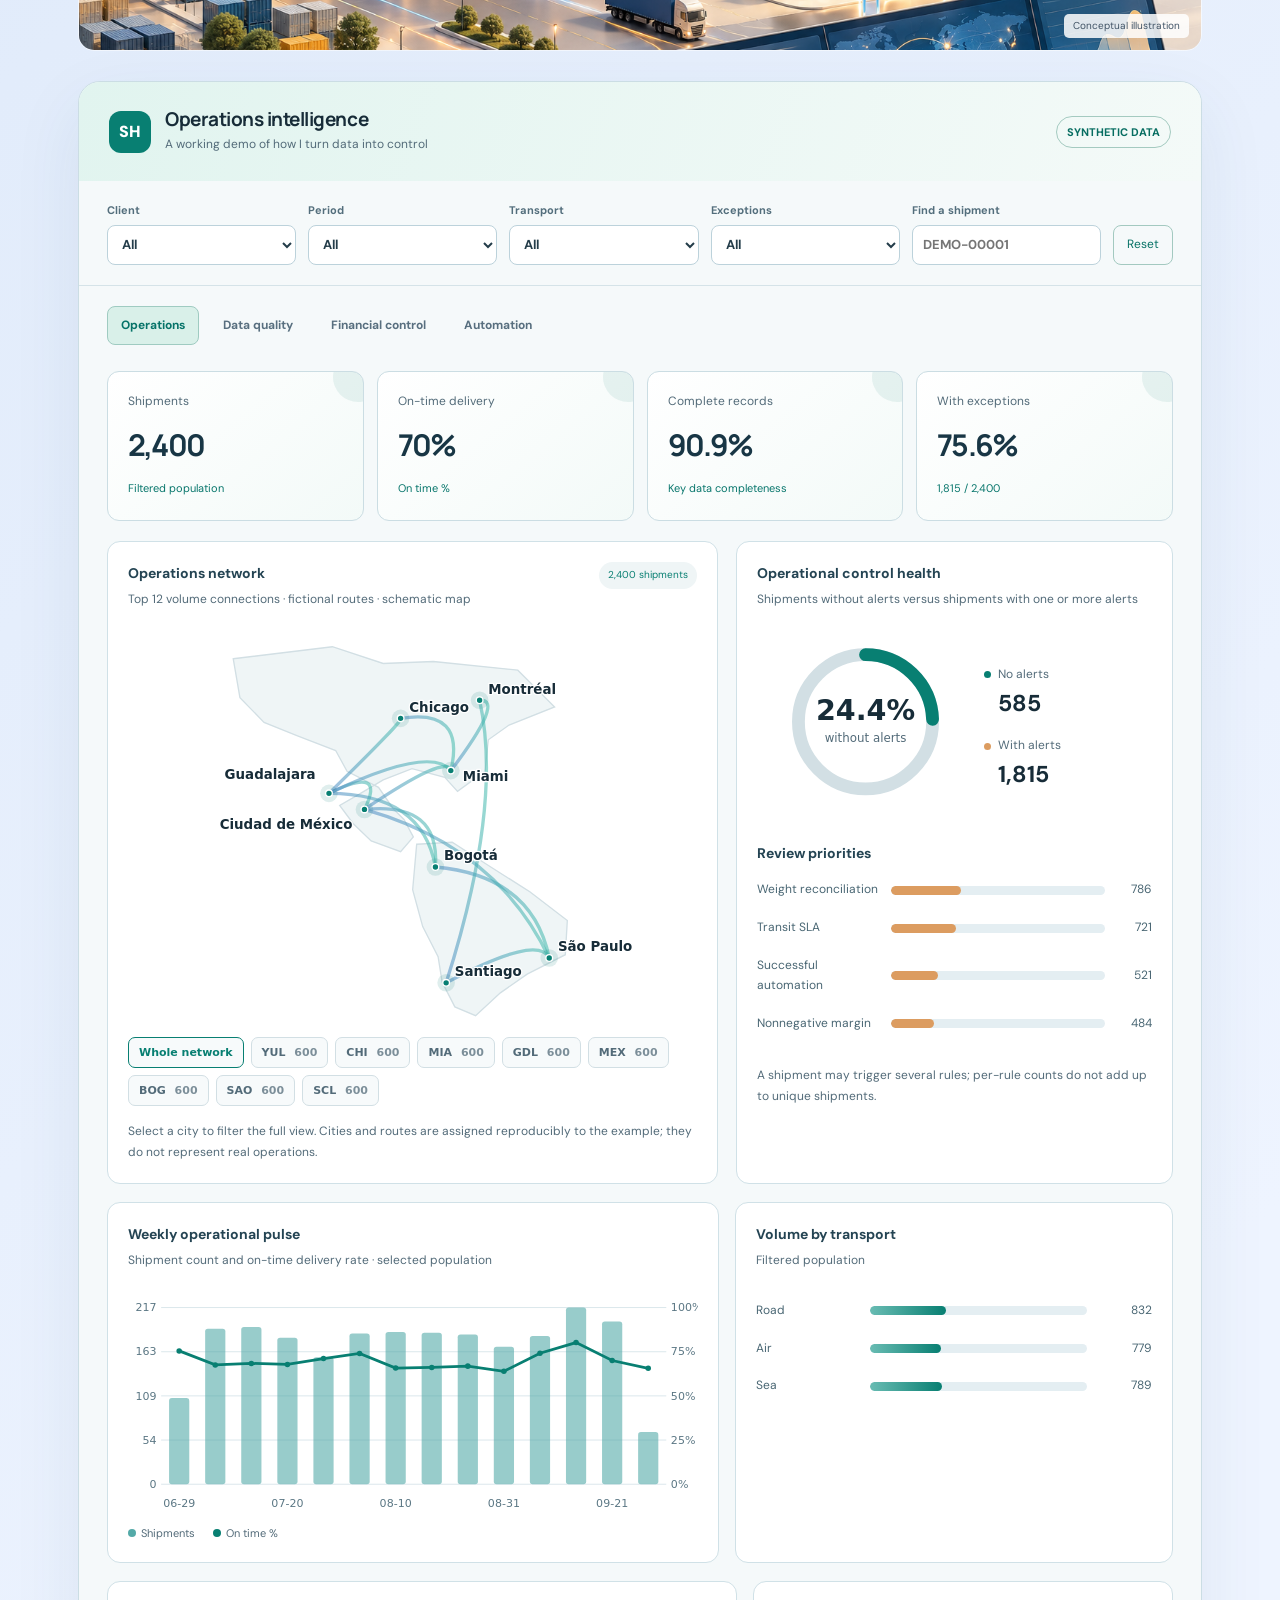
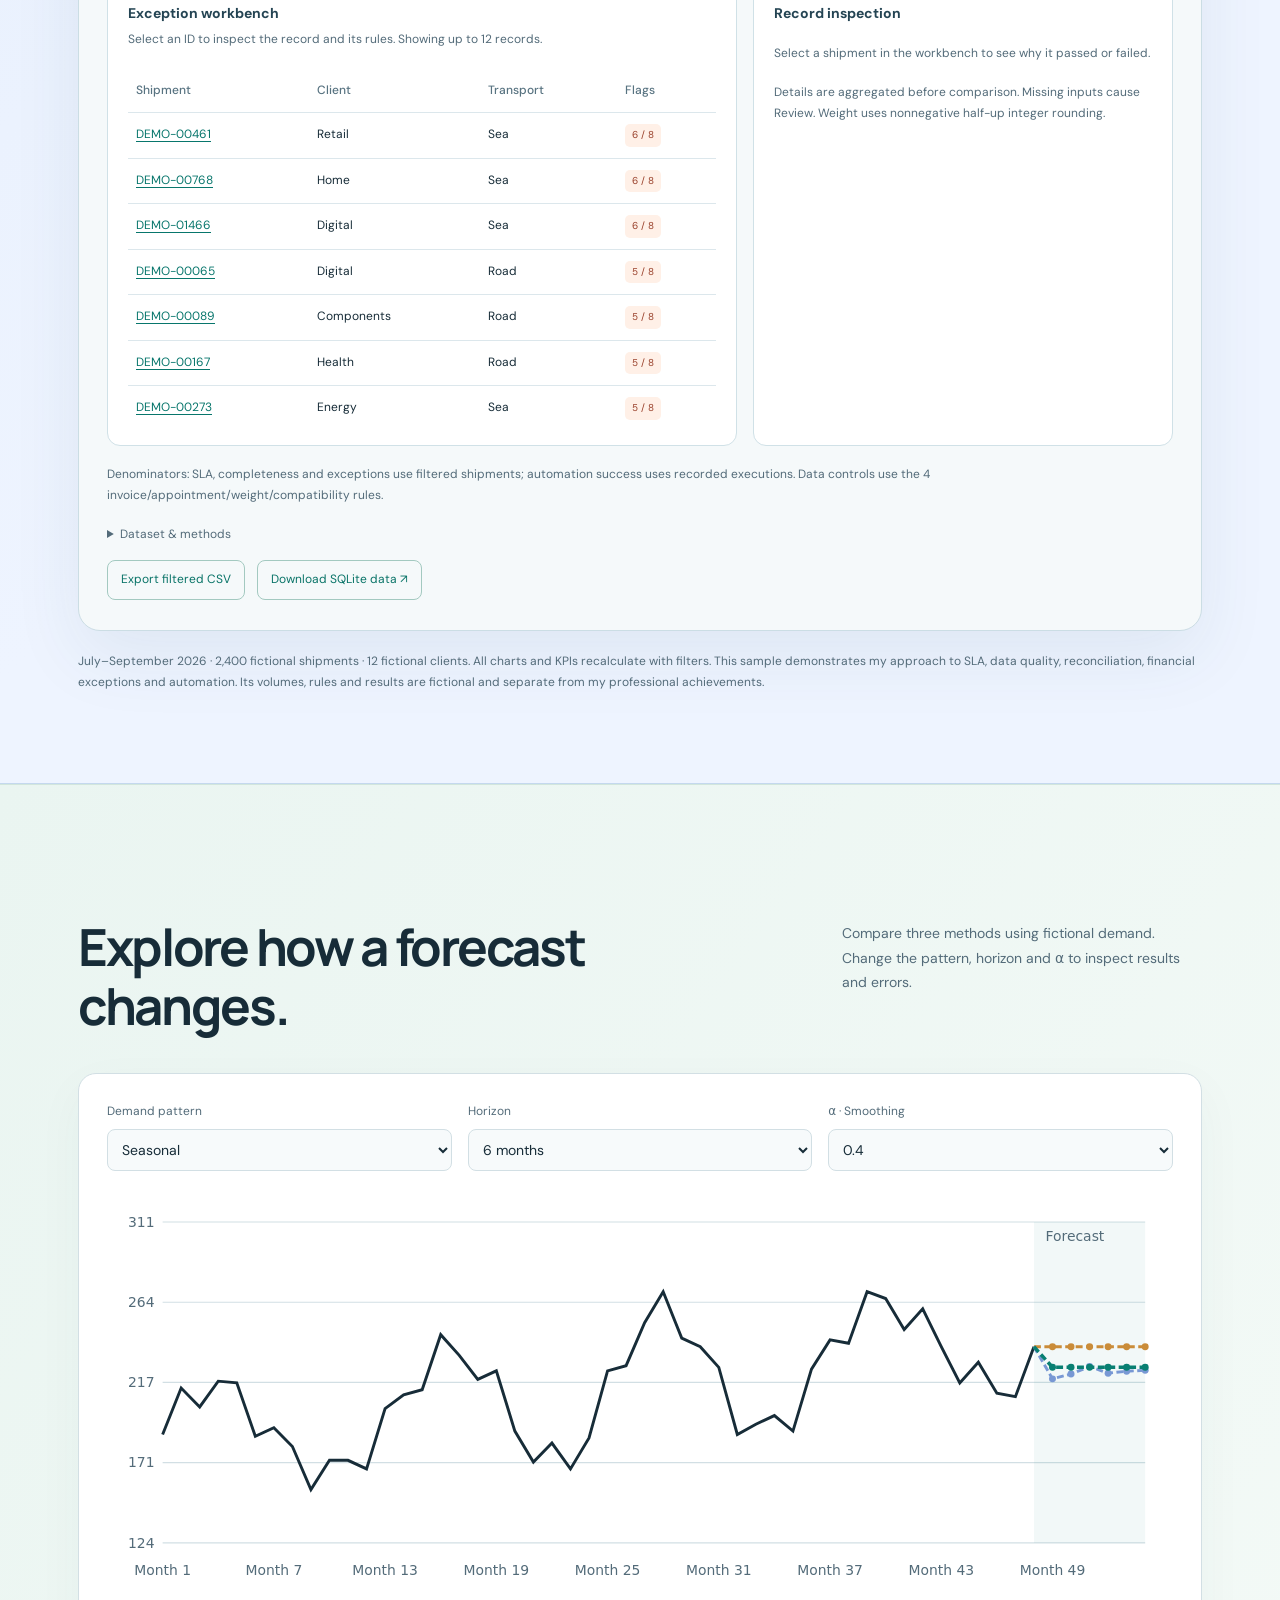
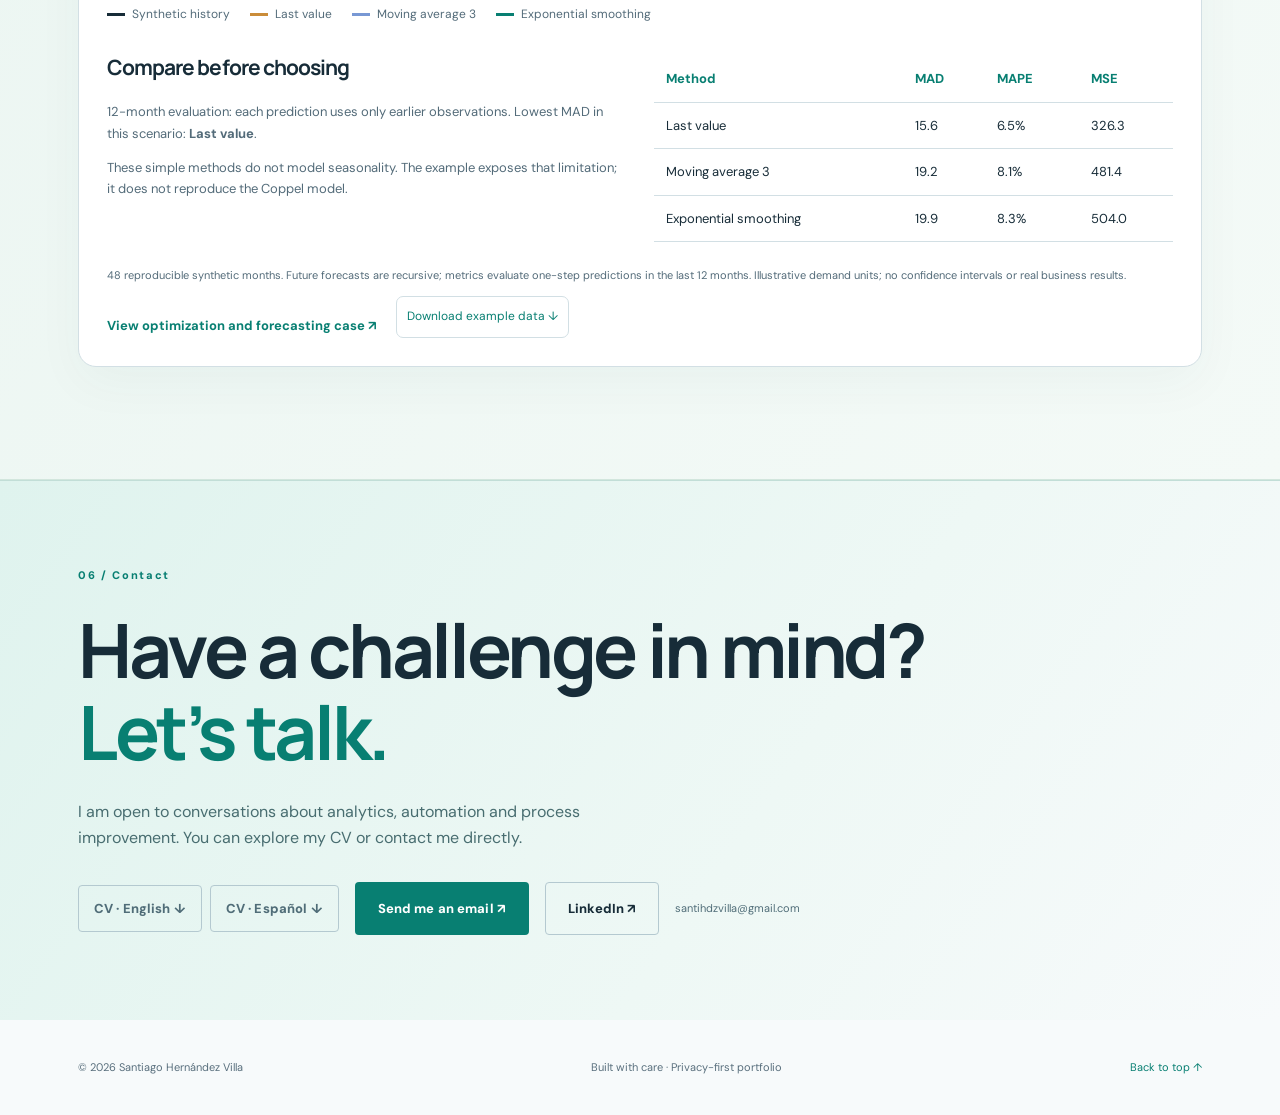
==== commit 55e0c6fa: "Add files via upload" ====
--- a/index.html
+++ b/index.html
@@ -31,9 +31,10 @@
       <div class="hero-photo-wrap"><div class="photo-outline"></div><img src="assets/santiago-portrait-web.jpg" alt="Original photograph of Santiago Hernández Villa in front of a historic stone castle" class="hero-photo" width="720" height="960" /><div class="photo-caption"><span class="caption-line"></span><span data-i18n="photoCaption">ANALYTICS · AUTOMATION · IMPACT</span></div></div>
     </section>
 <section id="about" class="section container about-grid profile-chapter"><div><div class="section-kicker">01 / <span data-i18n="navAbout">About</span></div><h2 data-i18n="aboutTitle">Engineering thinking.<br><span class="muted">Business impact.</span></h2></div><div class="about-copy"><p data-i18n="aboutP1">I work on problems where data, operations, and business requirements intersect. My focus is translating ambiguous requirements into reliable analytical logic, understandable KPIs, and practical solutions.</p><p data-i18n="aboutP2">My experience spans business intelligence and data quality, with academic work in forecasting, mathematical optimization, statistical analysis, and Lean process improvement.</p><div class="education"><span class="eyebrow" data-i18n="educationLabel">EDUCATION</span><div class="university-row"><img src="assets/education/tec.png" alt="Tecnológico de Monterrey" loading="lazy"><strong>Tecnológico de Monterrey</strong></div><span data-i18n="degree">B.S. Industrial & Systems Engineering · 2025</span><div class="profile-extras"><h3 data-i18n="honorsHeading">Honors & recognition</h3><p data-i18n="honorsText">CENEVAL EGEL Outstanding Performance Award (2025) · Academic Excellence Recognition, Tecnológico de Monterrey</p><h3 data-i18n="languagesHeading">Languages</h3><p data-i18n="languagesText">Spanish — Native · English — B2 (IELTS, as listed on CV) · French — Basic · Mandarin Chinese — Currently learning (level not assessed)</p><img class="nebrija-logo" src="assets/education/nebrija.png" alt="Universidad Nebrija" loading="lazy"><h3 data-i18n="exchangeHeading">International studies</h3><p data-i18n="exchangeText">Universidad Nebrija, Madrid · Business Administration & Management · August–December 2024</p></div></div></div></section>
+<section class="metrics"><div class="container metrics-inner"><div><strong>10+</strong><span data-i18n="metricProjects">multinational clients</span></div><div><strong>5M+</strong><span data-i18n="metricPillars">records in datasets analyzed</span></div><div><strong>45+</strong><span data-i18n="metricRetail">control points developed</span></div><div><strong>12</strong><span data-i18n="metricLean">portfolio case studies</span></div></div></section>
 <section id="experience" class="section section-alt journey-chapter"><div class="container"><div class="section-kicker">02 / <span data-i18n="navExperience">Experience</span></div><div class="section-heading"><h2 data-i18n="experienceTitle">From insight to implementation</h2><p data-i18n="experienceIntro">Connecting technical analysis with practical operations and continuous improvement.</p></div><div class="timeline"><article><div class="timeline-date">2024 — <span data-i18n="present">Present</span></div><div><h3 data-i18n="roleBI">Business Intelligence / Data Analytics</h3><div class="timeline-org">GEODIS SCO</div><p data-i18n="expBI">Data transformation, analytical business logic, KPI and dashboard development, data-quality controls, stakeholder collaboration, and workflow automation. I have worked with more than 10 multinational clients, analyzed datasets containing over 5 million records, and developed more than 45 control points for data quality and operational monitoring.</p></div></article><article><div class="timeline-date">2023 — 2024</div><div><h3 data-i18n="roleOE">Operational Excellence</h3><div class="timeline-org">GEODIS SCO</div><p data-i18n="expOE">Operational performance measurement, supplier metrics, reporting, and continuous improvement initiatives.</p></div></article><article><div class="timeline-date">2023 — 2025</div><div><h3 data-i18n="academicRole">Applied engineering projects</h3><div class="timeline-org">Tecnológico de Monterrey</div><p data-i18n="expAcademic">Team and individual projects in forecasting, mathematical optimization, routing heuristics, industrial statistics, and Lean redesign.</p></div></article></div></div></section>
 <section id="expertise" class="section section-alt"><div class="container"><div class="section-kicker">03 / <span data-i18n="navExpertise">Expertise</span></div><div class="section-heading"><h2 data-i18n="expertiseTitle">My technical toolkit</h2><p data-i18n="expertiseIntro">A structured overview of tools, methods, and capabilities supported by my résumé and project reports.</p></div><div class="skills-grid" id="skillsGrid"></div><p class="disclosure" data-i18n="skillsDisclaimer">Tools listed reflect résumé claims and documented coursework. Proficiency varies; project pages distinguish hands-on evidence from proposed demonstrations.</p></div></section>
-<section class="metrics"><div class="container metrics-inner"><div><strong>10+</strong><span data-i18n="metricProjects">multinational clients</span></div><div><strong>5M+</strong><span data-i18n="metricPillars">records in datasets analyzed</span></div><div><strong>45+</strong><span data-i18n="metricRetail">control points developed</span></div><div><strong>12</strong><span data-i18n="metricLean">portfolio case studies</span></div></div></section>
+
 <section id="work" class="work-intro"><div class="container"><span class="section-kicker" data-i18n="workKicker">EXPLORE MY WORK</span><h2 data-i18n="workTitle">Come explore a little of what I do.</h2><p data-i18n="workIntro">Projects, operational intelligence and forecasting: explore the ideas, methods and tools behind my work.</p><div class="work-links"><a href="#projects" data-i18n="navProjects">Case studies</a><a href="#dashboard" data-i18n="navDashboard">Dashboard</a><a href="#forecast-demo" data-i18n="navForecast">Forecasting</a></div></div></section>
 <section id="projects" class="section cases-section"><div class="container"><div class="section-kicker">04 / <span data-i18n="navProjects">Projects</span></div><div class="section-heading"><h2 data-i18n="projectsTitle">Selected work & case studies</h2><p data-i18n="projectsIntro">Academic projects with documented methods, plus privacy-safe public demonstrations inspired by professional problem types.</p></div><figure class="editorial-cover case-cover"><img src="assets/editorial/optimization-cover.png" alt="Conceptual illustration of forecasting and optimization" loading="lazy"><figcaption data-i18n="conceptArt">Conceptual illustration</figcaption></figure><div class="filters" id="filters" role="group" aria-label="Filter projects"></div><div class="projects-grid" id="projectsGrid"></div><p class="disclosure" data-i18n="projectDisclaimer">Professional case studies are planned synthetic-data reconstructions, not publicly released employer code or verified production deployments.</p></div></section>
 <section id="dashboard" class="dashboard-section"><div class="container"><div class="section-kicker">LIVE DEMO / BI &amp; AUTOMATION</div><div class="section-heading"><h2 data-i18n="dashboardTitle">From raw data to operational clarity.</h2><p data-i18n="dashboardIntro">Explore the way I build reliable metrics, detect exceptions and connect analytics with action. Filter the data, switch perspectives and inspect a shipment.</p></div><figure class="editorial-cover dashboard-cover"><img src="assets/editorial/operations-cover.png" alt="Conceptual illustration of logistics data and operational control" loading="lazy"><figcaption data-i18n="conceptArt">Conceptual illustration</figcaption></figure><div id="dashboardApp"></div><noscript>This interactive demo requires JavaScript. Fictional CSV and SQLite datasets are included in the dashboard folder.</noscript></div></section>
--- a/dashboard/dashboard.css
+++ b/dashboard/dashboard.css
@@ -4,3 +4,6 @@
 
 /* v3.2 dashboard: operational network and control health */
 .db-shell{border-radius:22px}.db-top{padding:27px 30px}.db-content{padding:26px 28px 30px}.db-intelligence{display:grid;grid-template-columns:1.4fr 1fr;gap:18px;margin-top:20px}.db-panel-heading{display:flex;justify-content:space-between;align-items:start;gap:16px}.db-mini-badge{font-size:10px;padding:5px 9px;border-radius:20px;background:var(--bg2);color:var(--accent);white-space:nowrap}.db-network{display:block;width:100%;max-height:330px;margin:-12px 0 0}.db-land{fill:var(--bg2);stroke:var(--line);stroke-width:2}.db-node-halo{fill:var(--accent);opacity:.13}.db-map-node{fill:var(--accent);stroke:var(--card);stroke-width:2}.db-network .db-map-label{fill:var(--text);font:14px system-ui;font-weight:600}.db-hubs{display:flex;gap:7px;flex-wrap:wrap;margin-top:12px}.db-hubs button{font:600 10px system-ui;padding:7px 9px;border:1px solid var(--line);background:var(--bg);border-radius:7px;color:var(--muted)}.db-hubs button[aria-pressed=true]{color:var(--accent);border-color:var(--accent)}.db-hubs button span{opacity:.75;margin-left:5px}.db-map-note{font-size:10px;line-height:1.6;color:var(--muted);margin:15px 0 0}.db-ring-wrap{display:flex;align-items:center;gap:10px;margin:16px 0 20px}.db-ring{width:55%;max-width:230px;flex-shrink:0}.db-ring-track{fill:none;stroke:var(--line);stroke-width:13}.db-ring-value{fill:none;stroke:var(--accent);stroke-width:13;stroke-linecap:round}.db-ring text{fill:var(--muted);font:11px system-ui}.db-ring .db-ring-number{fill:var(--text);font-size:29px;font-weight:800}.db-health-totals{display:grid;gap:20px;flex:1}.db-health-totals>div{display:grid;grid-template-columns:8px 1fr;gap:6px;align-items:center}.db-health-totals i{width:7px;height:7px;border-radius:50%;background:var(--accent)}.db-health-totals i.warn{background:#dc9c60}.db-health-totals span{font-size:10px;color:var(--muted)}.db-health-totals strong{grid-column:2;font-size:23px;line-height:1.1;color:var(--text)}.db-health-panel .db-bar-row{grid-template-columns:110px 1fr 35px}.db-heat-panel{margin-top:18px}.db-heat-panel .db-table-wrap{max-height:none}.db-heatmap{width:100%;border-collapse:separate;border-spacing:5px;font-size:10px}.db-heatmap th{font-weight:500;text-align:left;color:var(--muted);min-width:78px}.db-heatmap td{padding:9px 6px;text-align:center;border-radius:5px;font-weight:700;min-width:66px}.db-heatmap td.good{background:#d8efe7;color:#236954}.db-heatmap td.fair{background:#f6e9cc;color:#856827}.db-heatmap td.poor{background:#f4dcd5;color:#914b3b}.db-heatmap td.empty{background:var(--bg2);color:var(--muted)}.db-heat-legend{display:flex;gap:16px;font-size:10px;margin-top:12px;color:var(--muted)}.db-heat-legend span:before{content:'';display:inline-block;width:8px;height:8px;border-radius:2px;background:#d8efe7;margin-right:5px}.db-heat-legend span:nth-child(2):before{background:#f6e9cc}.db-heat-legend span:nth-child(3):before{background:#f4dcd5}.db-heat-legend span:nth-child(4):before{background:var(--line)}@media(max-width:850px){.db-intelligence{grid-template-columns:1fr}.db-network{max-height:360px}.db-content{padding:18px}.db-ring{max-width:200px}.db-health-panel .db-bars{gap:14px}}@media(max-width:450px){.db-panel-heading{gap:8px}.db-mini-badge{font-size:9px}.db-network .db-map-label{font-size:16px}.db-hubs button{padding:6px 7px}.db-health-totals strong{font-size:21px}}
+
+/* v3.5 legibility refinements, verified against published desktop view */
+.db-network{max-height:395px;margin:0}.db-network .db-map-label{font-size:20px;font-weight:650;paint-order:stroke;stroke:var(--card);stroke-width:4px;stroke-linejoin:round}.db-sub{font-size:12px!important;line-height:1.65;color:var(--muted)!important}.db-map-note,.db-note,.db-disclaimer{font-size:12px;line-height:1.75;color:var(--muted)}.db-brand p,.db-kpi span,.db-health-totals span,.db-legend{color:var(--muted)}.db-hubs button{font-size:11px;padding:8px 10px}.db-bar-row{font-size:12px}.db-table{font-size:12px}.db-ring text{font-size:12px}.db-health-totals span{font-size:12px}.db-health-panel .db-bar-row{grid-template-columns:125px 1fr 38px}.db-chart text{font-size:12px}.db-disclaimer{margin-top:20px}.db-health-panel .db-map-note{margin-top:22px}@media(max-width:850px){.db-network{max-height:410px}}@media(max-width:450px){.db-network .db-map-label{font-size:22px}.db-map-note,.db-sub{font-size:11px!important}.db-health-panel .db-bar-row{grid-template-columns:110px 1fr 35px}}
--- a/theme/dashboard-night.css
+++ b/theme/dashboard-night.css
@@ -6,3 +6,6 @@
 
 /* v3.2 dashboard: operational network and control health */
 .db-shell{border-radius:22px}.db-top{padding:27px 30px}.db-content{padding:26px 28px 30px}.db-intelligence{display:grid;grid-template-columns:1.4fr 1fr;gap:18px;margin-top:20px}.db-panel-heading{display:flex;justify-content:space-between;align-items:start;gap:16px}.db-mini-badge{font-size:10px;padding:5px 9px;border-radius:20px;background:var(--bg2);color:var(--accent);white-space:nowrap}.db-network{display:block;width:100%;max-height:330px;margin:-12px 0 0}.db-land{fill:var(--bg2);stroke:var(--line);stroke-width:2}.db-node-halo{fill:var(--accent);opacity:.13}.db-map-node{fill:var(--accent);stroke:var(--card);stroke-width:2}.db-network .db-map-label{fill:var(--text);font:14px system-ui;font-weight:600}.db-hubs{display:flex;gap:7px;flex-wrap:wrap;margin-top:12px}.db-hubs button{font:600 10px system-ui;padding:7px 9px;border:1px solid var(--line);background:var(--bg);border-radius:7px;color:var(--muted)}.db-hubs button[aria-pressed=true]{color:var(--accent);border-color:var(--accent)}.db-hubs button span{opacity:.75;margin-left:5px}.db-map-note{font-size:10px;line-height:1.6;color:var(--muted);margin:15px 0 0}.db-ring-wrap{display:flex;align-items:center;gap:10px;margin:16px 0 20px}.db-ring{width:55%;max-width:230px;flex-shrink:0}.db-ring-track{fill:none;stroke:var(--line);stroke-width:13}.db-ring-value{fill:none;stroke:var(--accent);stroke-width:13;stroke-linecap:round}.db-ring text{fill:var(--muted);font:11px system-ui}.db-ring .db-ring-number{fill:var(--text);font-size:29px;font-weight:800}.db-health-totals{display:grid;gap:20px;flex:1}.db-health-totals>div{display:grid;grid-template-columns:8px 1fr;gap:6px;align-items:center}.db-health-totals i{width:7px;height:7px;border-radius:50%;background:var(--accent)}.db-health-totals i.warn{background:#dc9c60}.db-health-totals span{font-size:10px;color:var(--muted)}.db-health-totals strong{grid-column:2;font-size:23px;line-height:1.1;color:var(--text)}.db-health-panel .db-bar-row{grid-template-columns:110px 1fr 35px}.db-heat-panel{margin-top:18px}.db-heat-panel .db-table-wrap{max-height:none}.db-heatmap{width:100%;border-collapse:separate;border-spacing:5px;font-size:10px}.db-heatmap th{font-weight:500;text-align:left;color:var(--muted);min-width:78px}.db-heatmap td{padding:9px 6px;text-align:center;border-radius:5px;font-weight:700;min-width:66px}.db-heatmap td.good{background:#d8efe7;color:#236954}.db-heatmap td.fair{background:#f6e9cc;color:#856827}.db-heatmap td.poor{background:#f4dcd5;color:#914b3b}.db-heatmap td.empty{background:var(--bg2);color:var(--muted)}.db-heat-legend{display:flex;gap:16px;font-size:10px;margin-top:12px;color:var(--muted)}.db-heat-legend span:before{content:'';display:inline-block;width:8px;height:8px;border-radius:2px;background:#d8efe7;margin-right:5px}.db-heat-legend span:nth-child(2):before{background:#f6e9cc}.db-heat-legend span:nth-child(3):before{background:#f4dcd5}.db-heat-legend span:nth-child(4):before{background:var(--line)}@media(max-width:850px){.db-intelligence{grid-template-columns:1fr}.db-network{max-height:360px}.db-content{padding:18px}.db-ring{max-width:200px}.db-health-panel .db-bars{gap:14px}}@media(max-width:450px){.db-panel-heading{gap:8px}.db-mini-badge{font-size:9px}.db-network .db-map-label{font-size:16px}.db-hubs button{padding:6px 7px}.db-health-totals strong{font-size:21px}}
+
+/* v3.5 legibility refinements, verified against published desktop view */
+.db-network{max-height:395px;margin:0}.db-network .db-map-label{font-size:20px;font-weight:650;paint-order:stroke;stroke:var(--card);stroke-width:4px;stroke-linejoin:round}.db-sub{font-size:12px!important;line-height:1.65;color:var(--muted)!important}.db-map-note,.db-note,.db-disclaimer{font-size:12px;line-height:1.75;color:var(--muted)}.db-brand p,.db-kpi span,.db-health-totals span,.db-legend{color:var(--muted)}.db-hubs button{font-size:11px;padding:8px 10px}.db-bar-row{font-size:12px}.db-table{font-size:12px}.db-ring text{font-size:12px}.db-health-totals span{font-size:12px}.db-health-panel .db-bar-row{grid-template-columns:125px 1fr 38px}.db-chart text{font-size:12px}.db-disclaimer{margin-top:20px}.db-health-panel .db-map-note{margin-top:22px}@media(max-width:850px){.db-network{max-height:410px}}@media(max-width:450px){.db-network .db-map-label{font-size:22px}.db-map-note,.db-sub{font-size:11px!important}.db-health-panel .db-bar-row{grid-template-columns:110px 1fr 35px}}
--- a/theme/theme.css
+++ b/theme/theme.css
@@ -14,3 +14,6 @@
 .university-row{display:flex;align-items:center;gap:16px;margin:8px 0}.university-row img{width:60px;height:60px;object-fit:contain;background:#fff;border-radius:10px;padding:8px}.nebrija-logo{display:block;width:175px;height:92px;object-fit:contain;background:#fff;border-radius:10px;padding:8px;margin-top:24px}.case-side,.case-aside,.case-future{display:none}.case-heading,.case-columns{grid-template-columns:1fr}.case-body{max-width:920px}.case-gallery img{aspect-ratio:auto;max-height:700px}.case-gallery figure:has(img[src*="media/lean"]){background:white}.case-gallery figure:has(img[src*="media/lean"]) img{padding:12px;object-fit:contain}.case-gallery figure:has(img[src*="media/lean"]) figcaption{color:#405365}.case-crumb{margin-bottom:28px}
 
 .work-intro{padding:85px 0 70px;background:var(--bg);border-top:1px solid var(--line)}.work-intro h2{font-size:clamp(34px,4.5vw,58px);max-width:840px;margin:22px 0}.work-intro p{max-width:690px;color:var(--muted);font-size:16px}.work-links{display:flex;flex-wrap:wrap;gap:12px;margin-top:28px}.work-links a{padding:10px 17px;border:1px solid var(--line);border-radius:25px;font-size:13px;color:var(--accent);font-weight:700}.work-links a:hover{background:var(--bg2)}
+
+/* v3.4: personal editorial rhythm */
+.nav-links a{padding:8px 12px;border-radius:24px}.nav-links a:hover{background:var(--bg2)}.hero{padding-top:85px;padding-bottom:90px;gap:70px}.hero h1{line-height:1.08;font-size:clamp(43px,5.1vw,73px);letter-spacing:-.055em}.hero-lede{max-width:590px}.hero-photo{border-radius:18px;box-shadow:0 22px 60px #28495820}.photo-outline{border-radius:18px;inset:-12px 12px 12px -12px}.hero-photo-wrap::after{border-radius:7px}.hero-keywords span{border-radius:20px;padding:6px 12px}.profile-chapter{padding-top:95px;padding-bottom:95px;gap:65px}.profile-chapter .about-copy>p:first-child{font-size:19px;line-height:1.8;color:var(--text)}.education{background:var(--bg2);border:1px solid var(--line);padding:26px;border-radius:16px}.profile-extras{border-top-color:var(--line)}.journey-chapter{border-top:1px solid var(--line);border-bottom:1px solid var(--line)}.timeline{max-width:none}.timeline article{grid-template-columns:170px 1fr;border:0;position:relative;padding:26px 0}.timeline article+article{border-top:1px solid var(--line)}.timeline article>div:last-child{border-left:3px solid var(--accent);padding-left:24px}.timeline h3{font-size:24px}.timeline p{max-width:790px;line-height:1.8}.skill-card{border-radius:14px;padding:28px}.skill-list span,.project-tags span{border-radius:5px}.work-intro{padding:95px 0 85px;background:linear-gradient(125deg,#f6eee5,#f9f6ef);border-bottom:1px solid #e5d9c9}.work-intro h2{line-height:1.12}.work-intro .section-kicker{color:#866248}.work-intro p{font-size:17px;line-height:1.8}.work-links a{background:#ffffff90}.cases-section{padding-top:90px;padding-bottom:90px}.section-heading{align-items:start}.section-heading h2{line-height:1.15}.section-heading p{margin-top:24px}.project-card{border-radius:15px}.project-thumb{margin-bottom:24px}.project-card h3{font-size:22px;line-height:1.22}.project-card p{font-size:14px}.project-type{letter-spacing:.035em}.forecast-chapter{background:linear-gradient(125deg,#eaf5f1,#f4faf7);border-top:1px solid #d2e6dd;border-bottom:1px solid #d2e6dd}.forecast-chapter .forecast-shell{box-shadow:0 16px 50px #2455490a}.contact-inner{padding-top:85px;padding-bottom:85px}.contact-inner h2{line-height:1.1}.contact-actions{gap:16px}.metrics{padding-top:32px;padding-bottom:32px}html[data-theme=night] .work-intro{background:linear-gradient(125deg,#312922,#201e1d);border-color:#514234}html[data-theme=night] .work-intro .section-kicker{color:#d2ae8a}html[data-theme=night] .work-links a{background:#ffffff08}html[data-theme=night] .forecast-chapter{background:linear-gradient(125deg,#18332e,#142824);border-color:#30544b}@media(max-width:750px){.hero{padding-top:55px;gap:40px}.profile-chapter{gap:30px;padding-top:70px;padding-bottom:70px}.timeline article{grid-template-columns:1fr}.timeline article>div:last-child{padding-left:17px}.timeline-date{margin-left:20px}.work-intro{padding:70px 0 65px}.education{padding:20px}.section-heading p{margin-top:20px}.hero-photo{height:430px}}@media(max-width:520px){.hero h1{font-size:44px}.profile-chapter .about-copy>p:first-child{font-size:17px}.project-card h3{font-size:21px}.hero-photo{height:390px}}
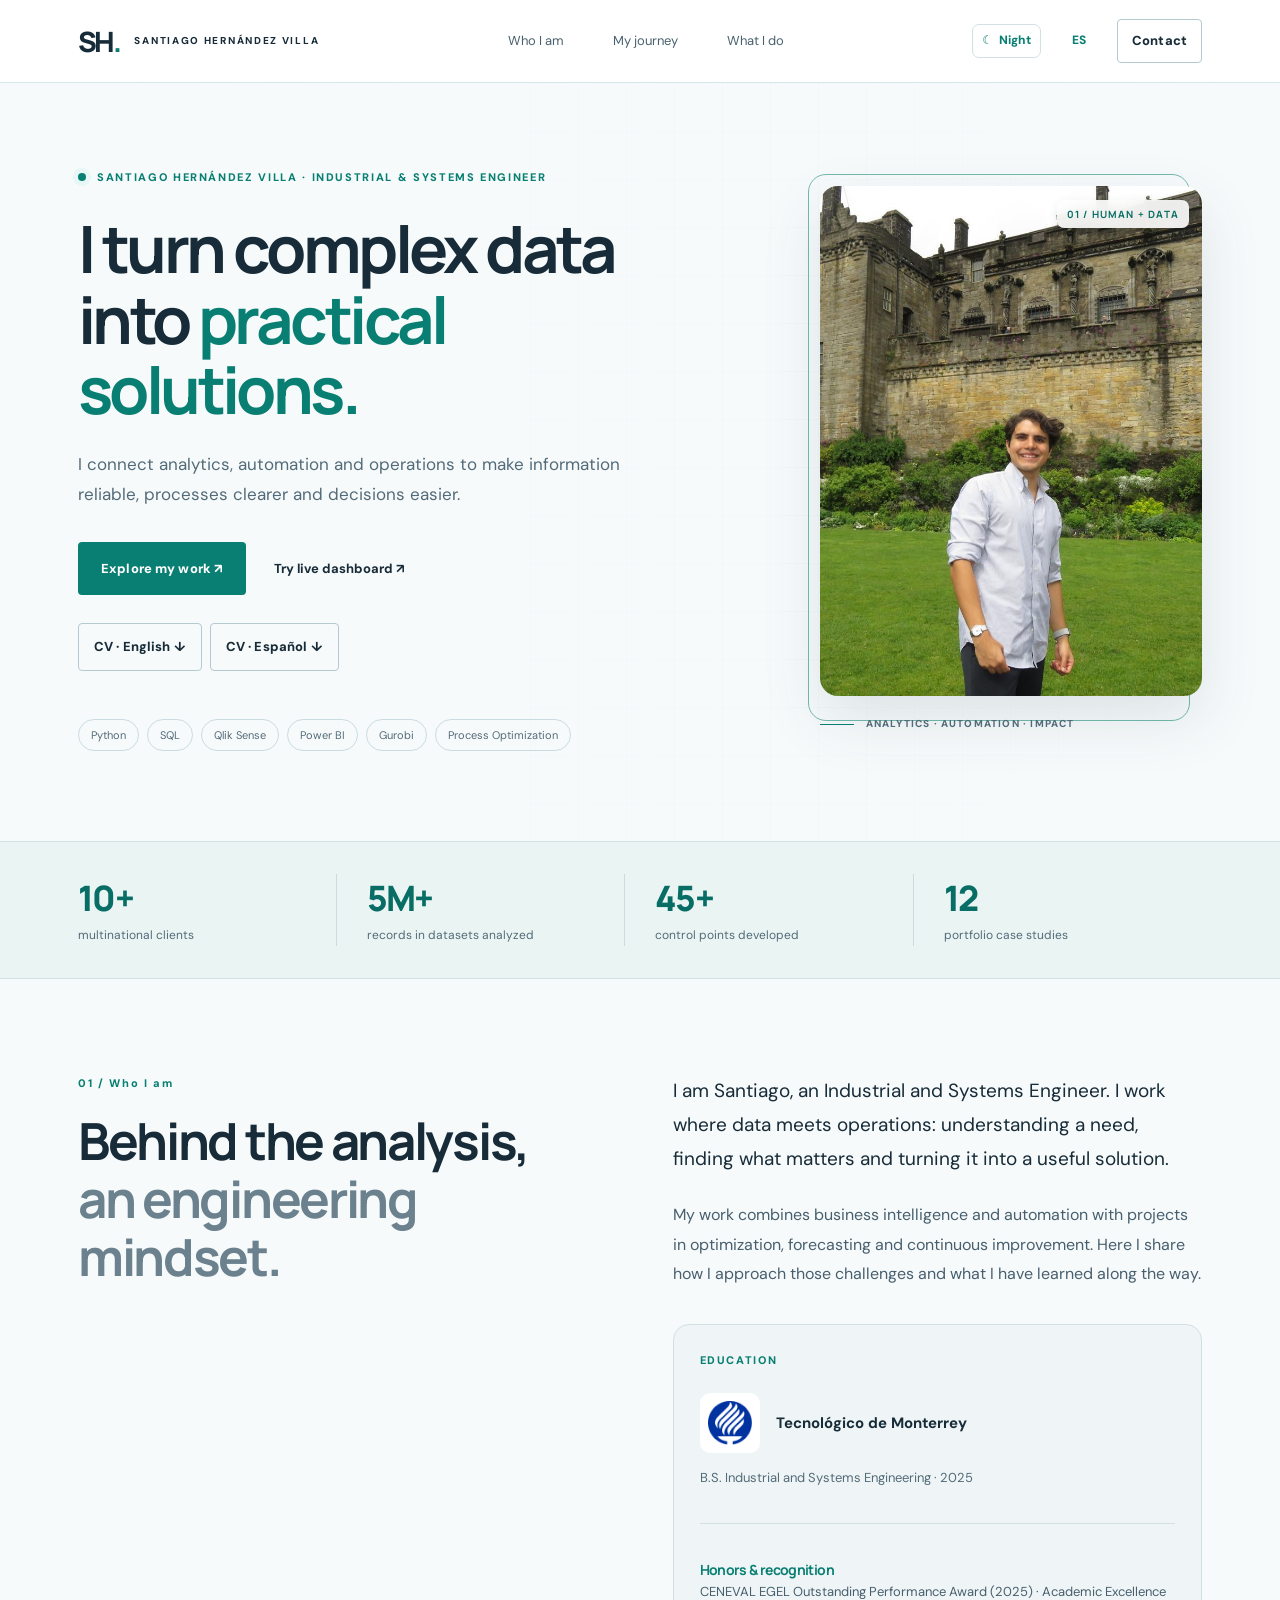
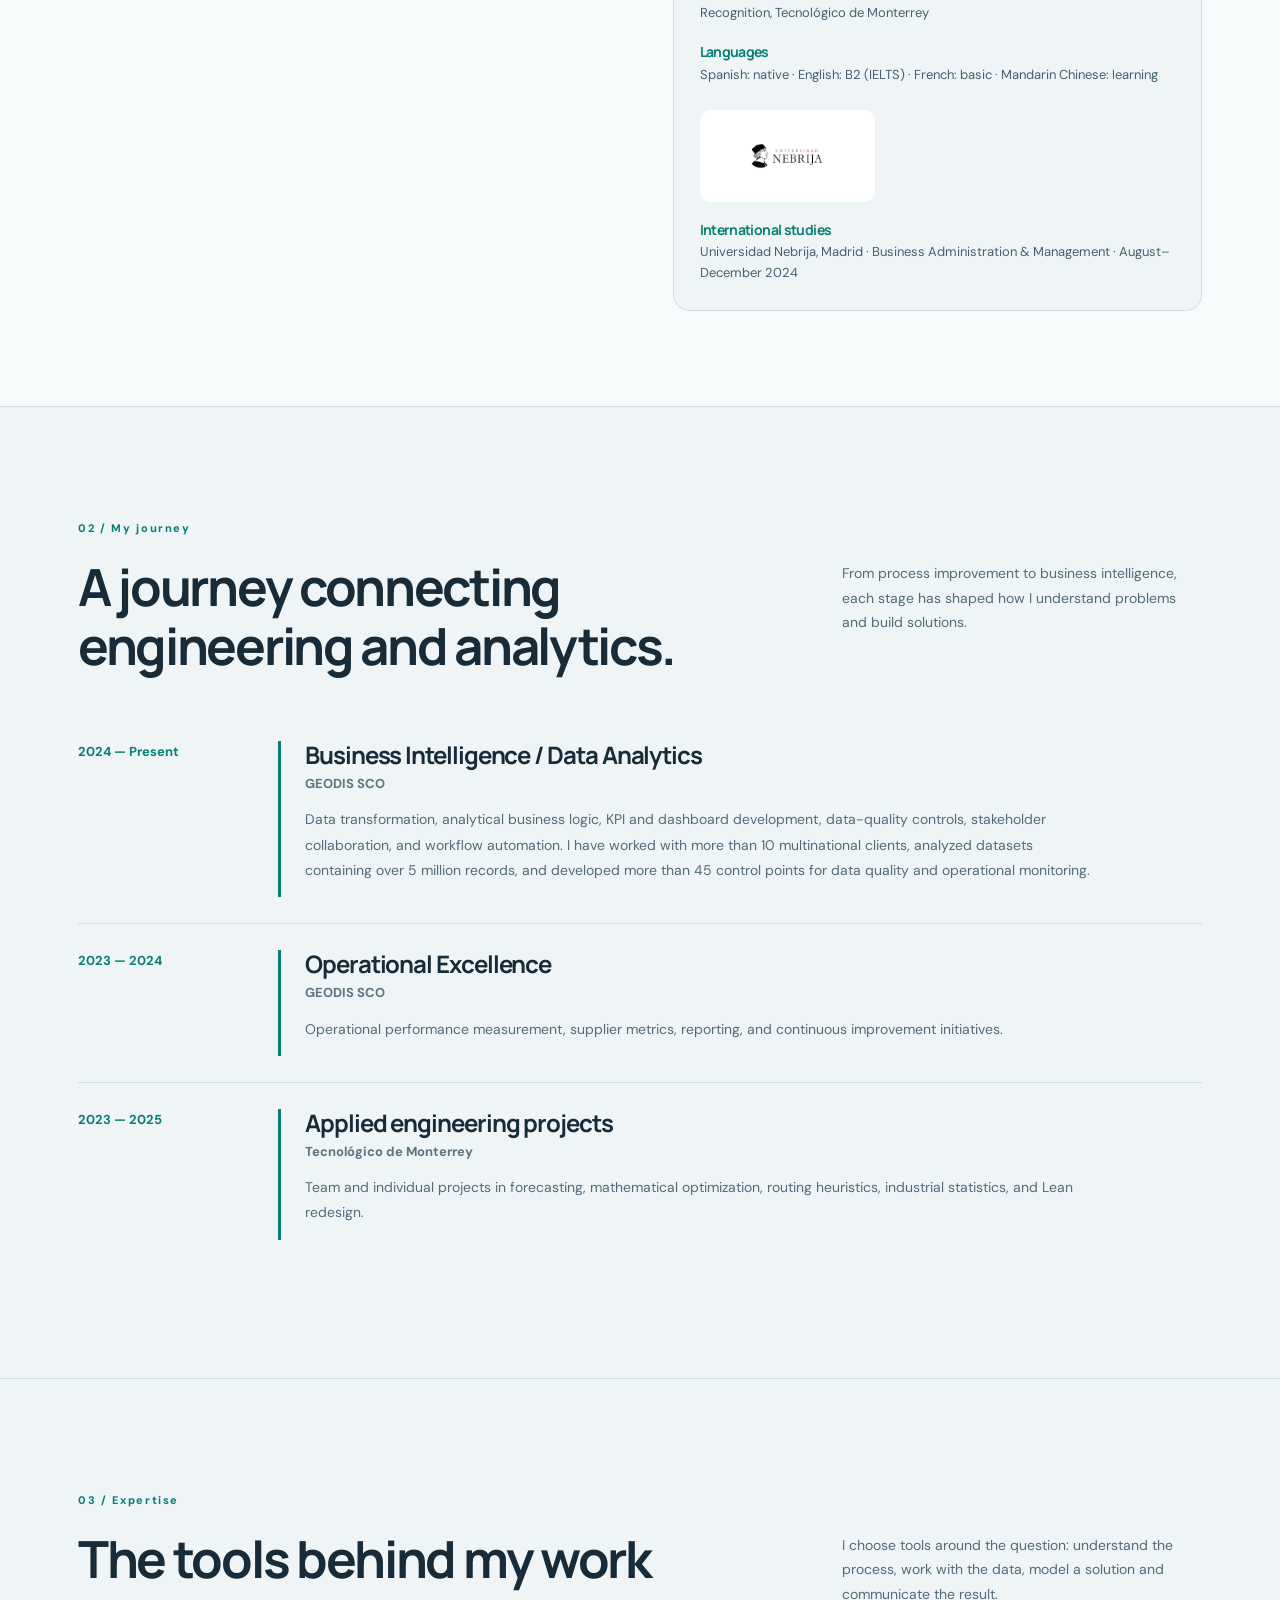
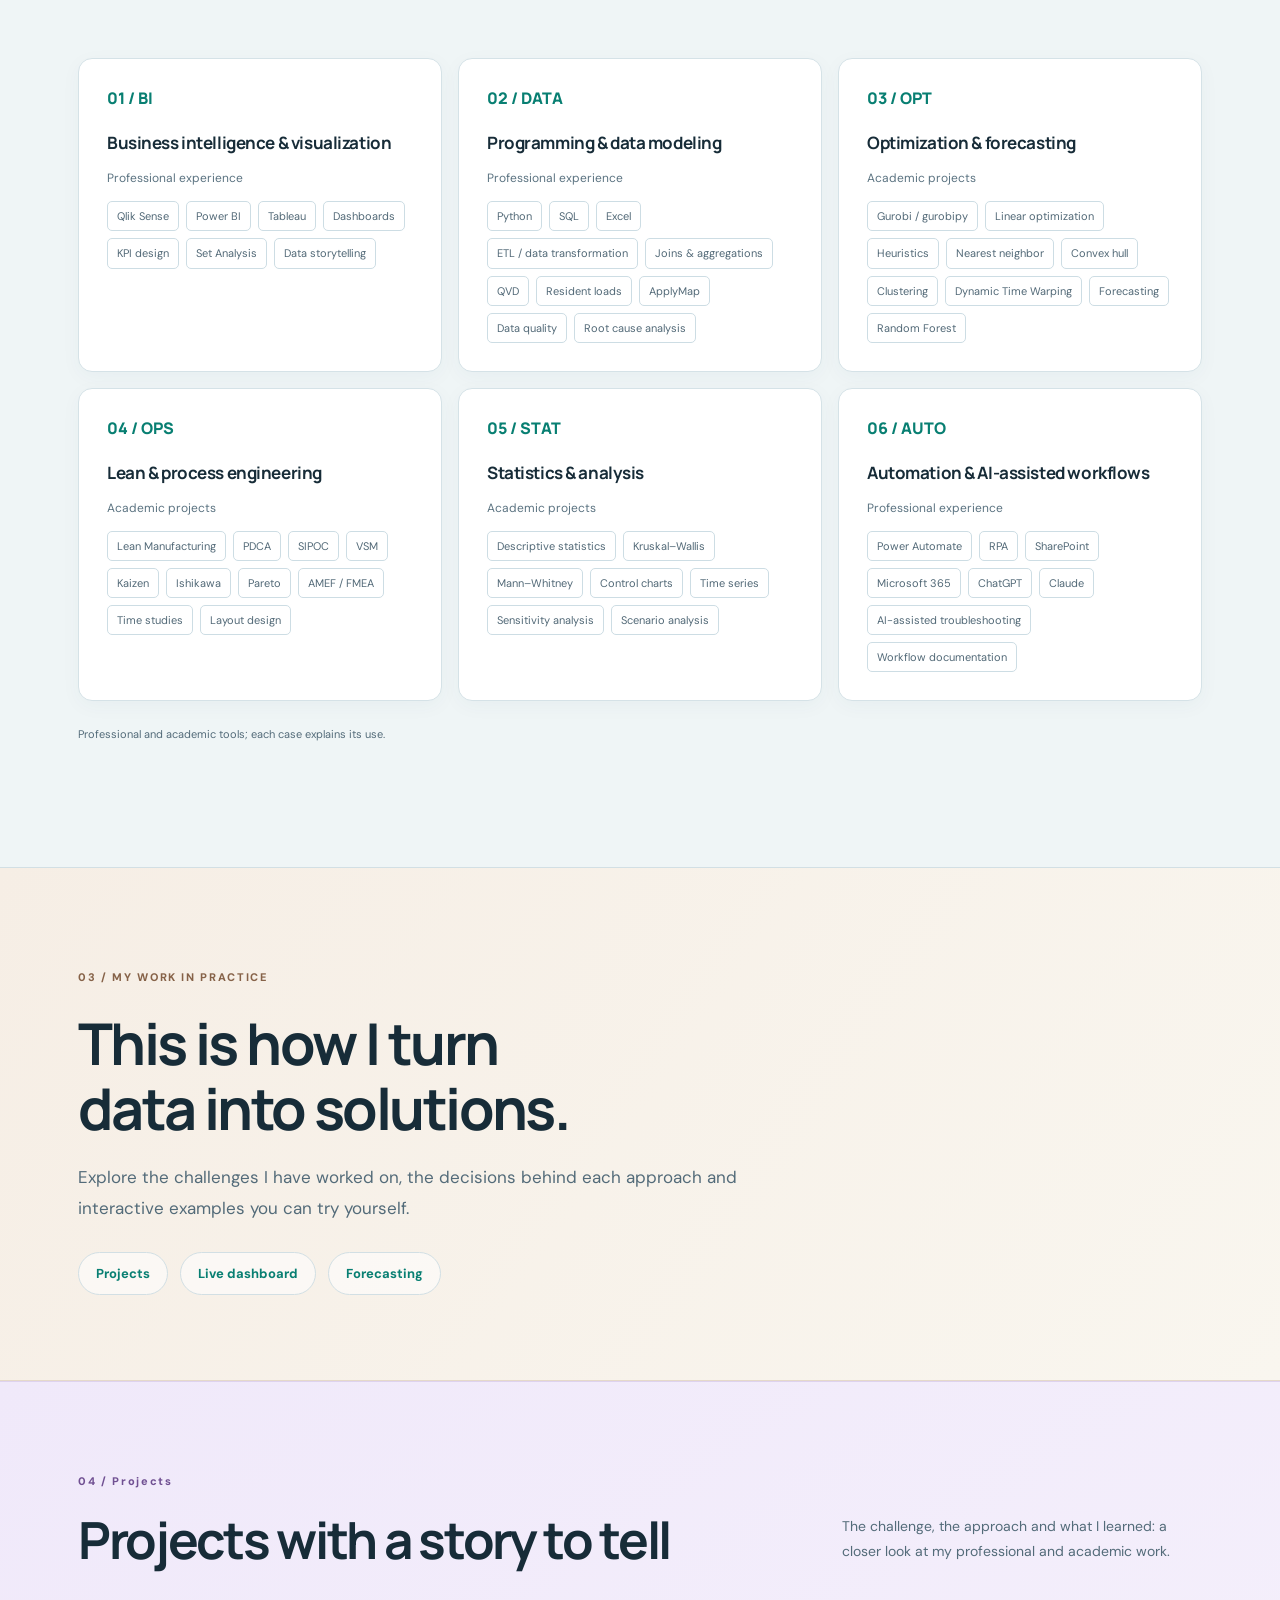
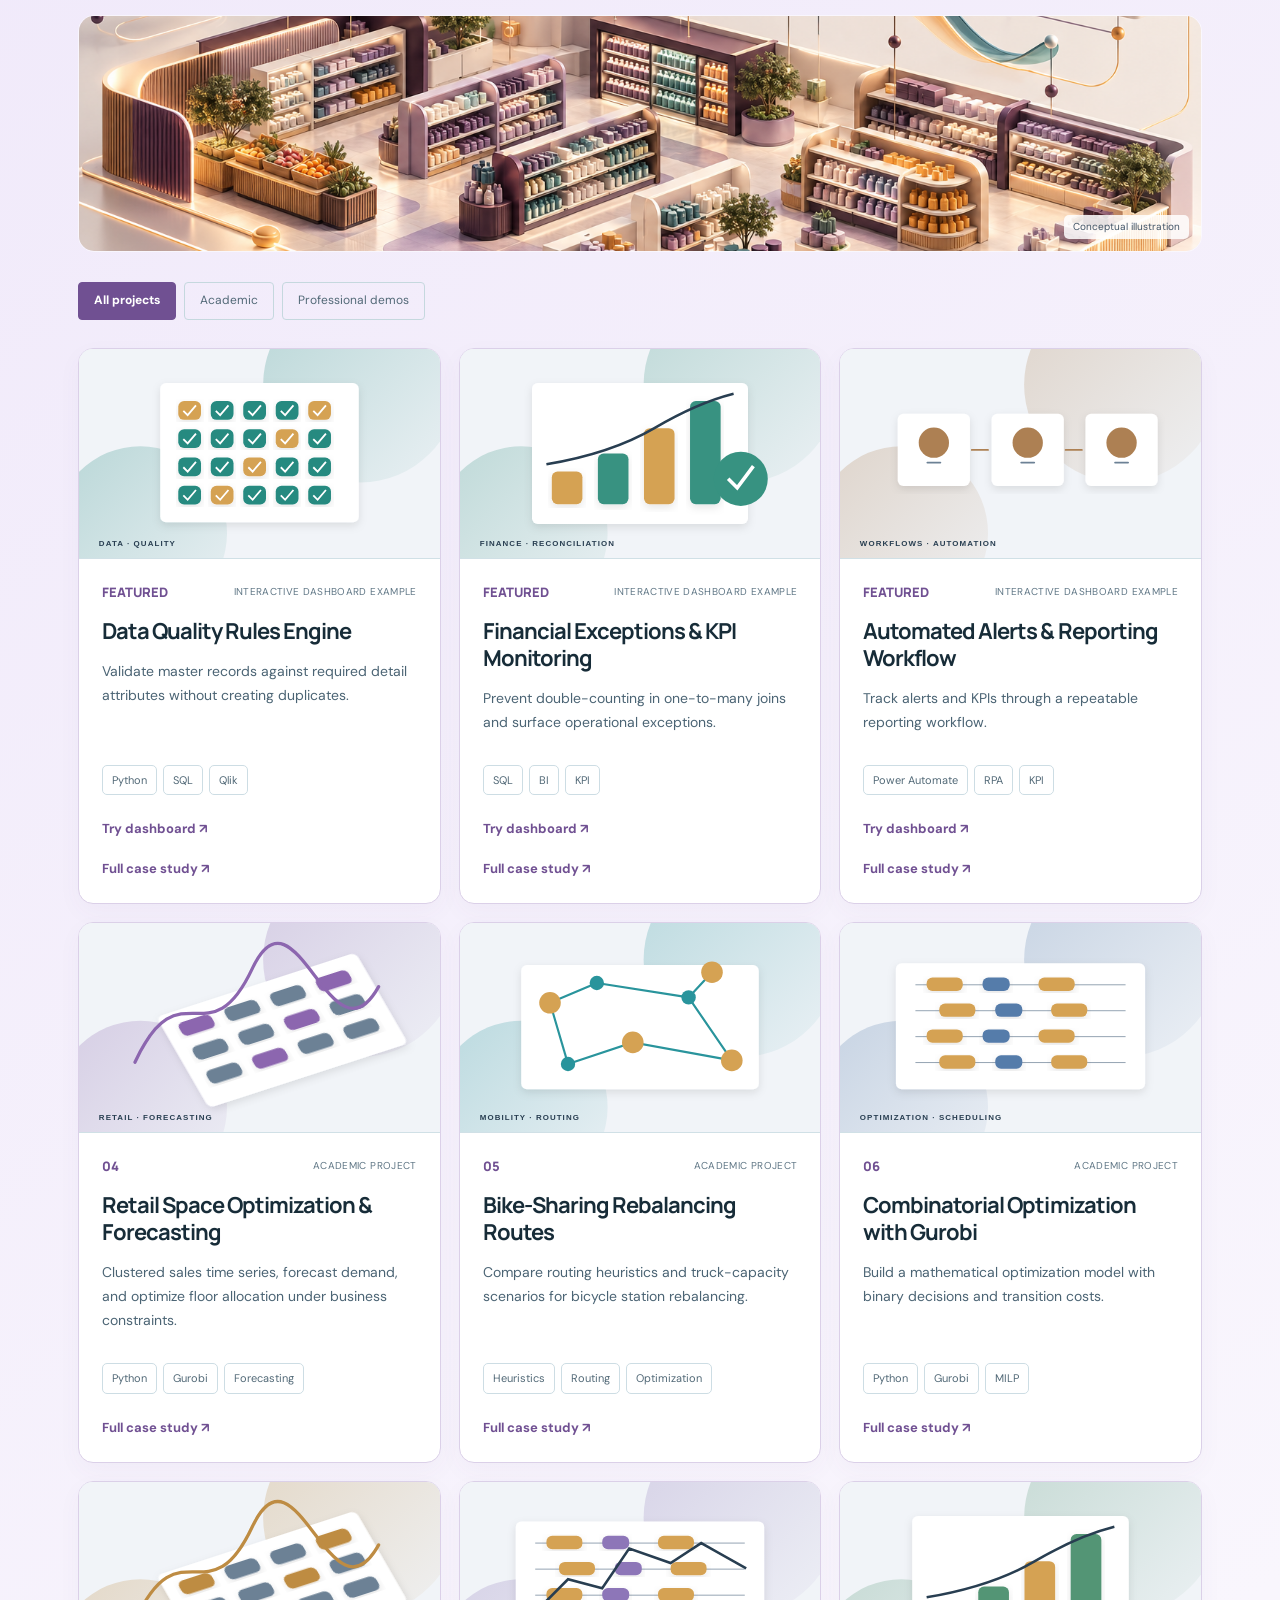
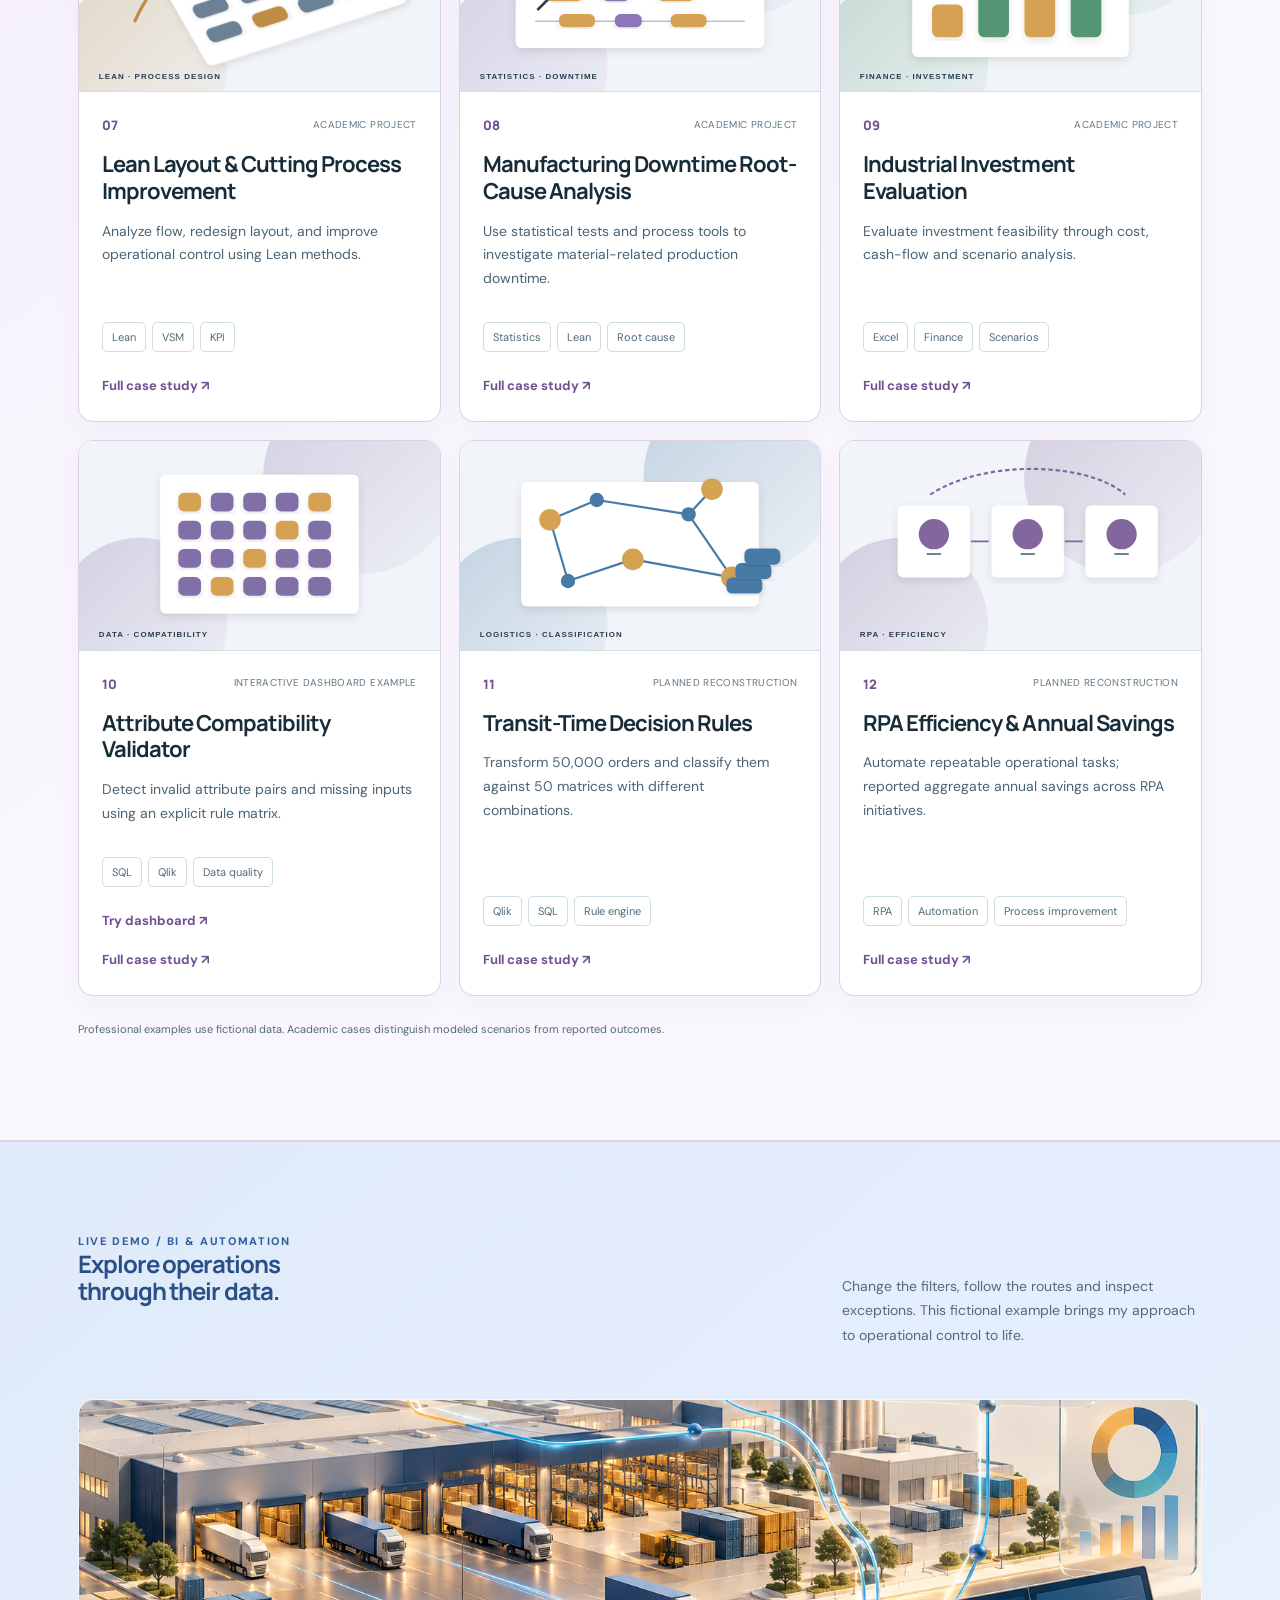
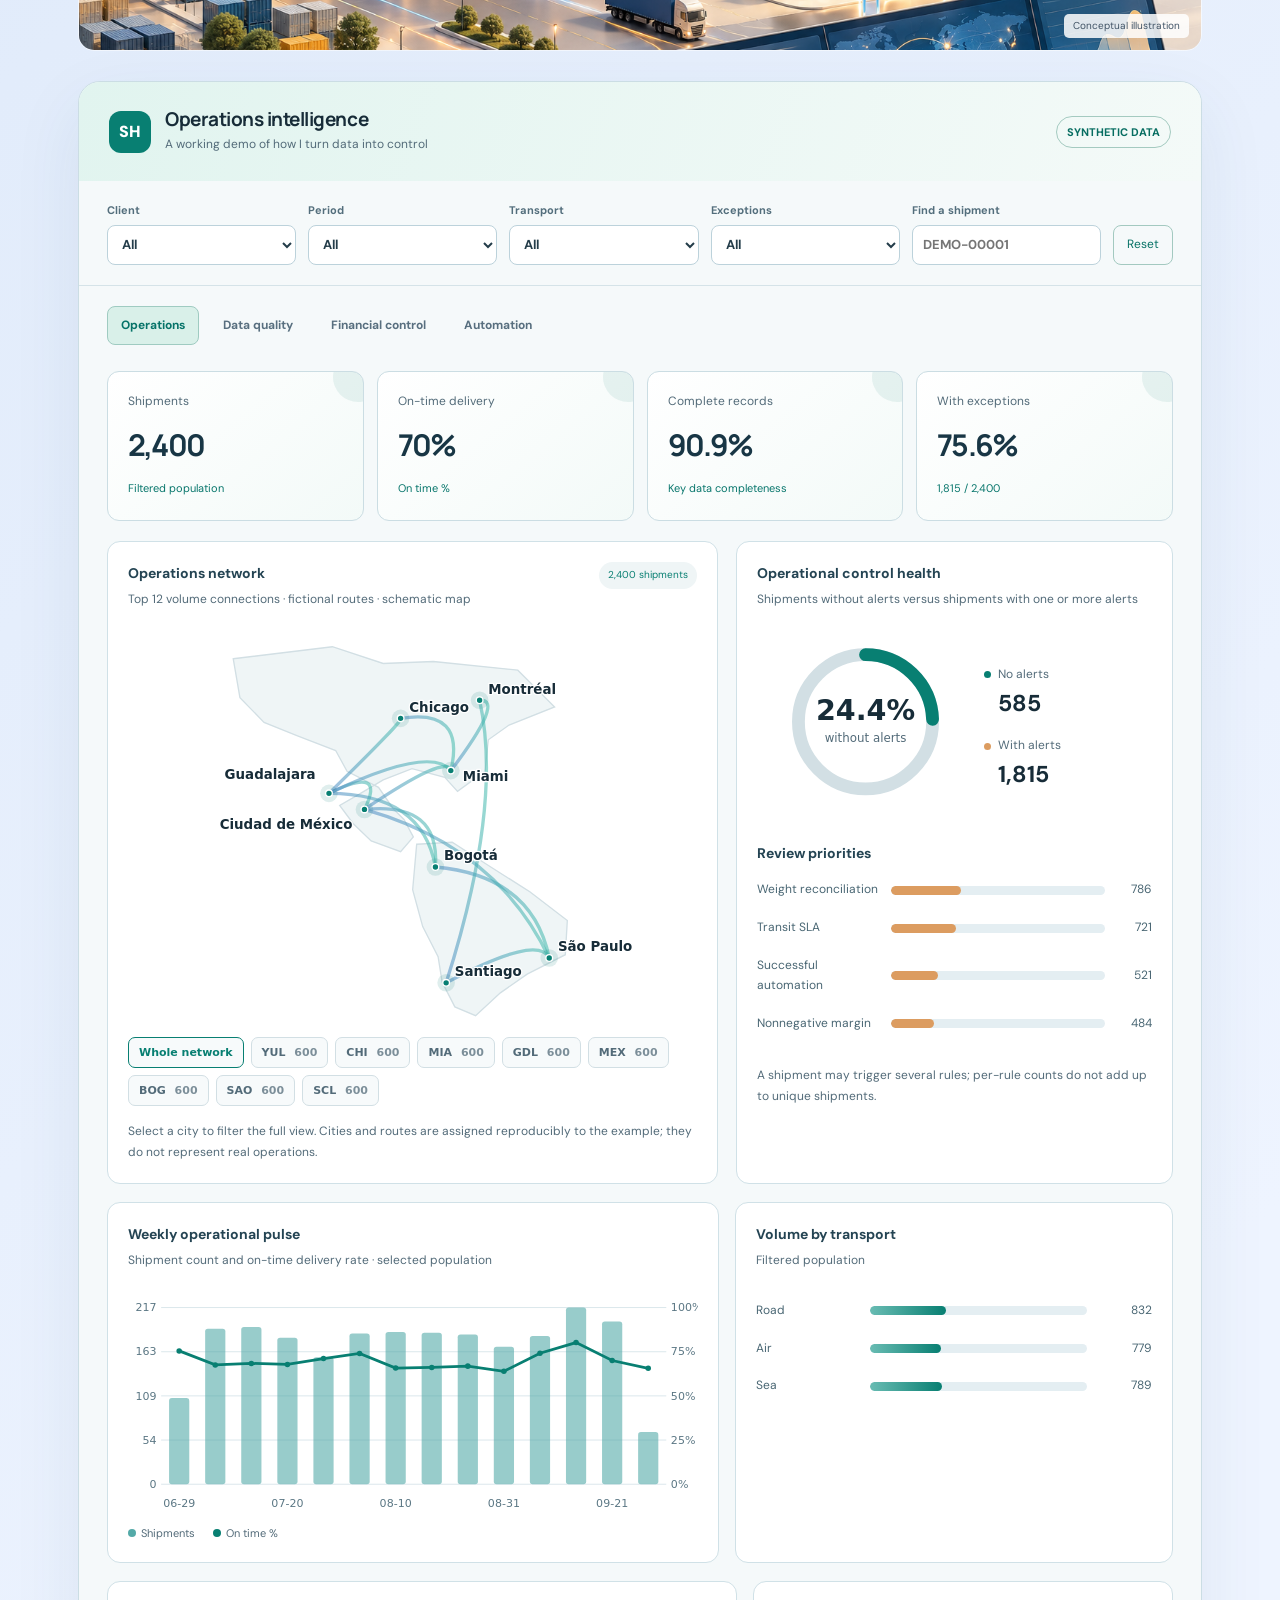
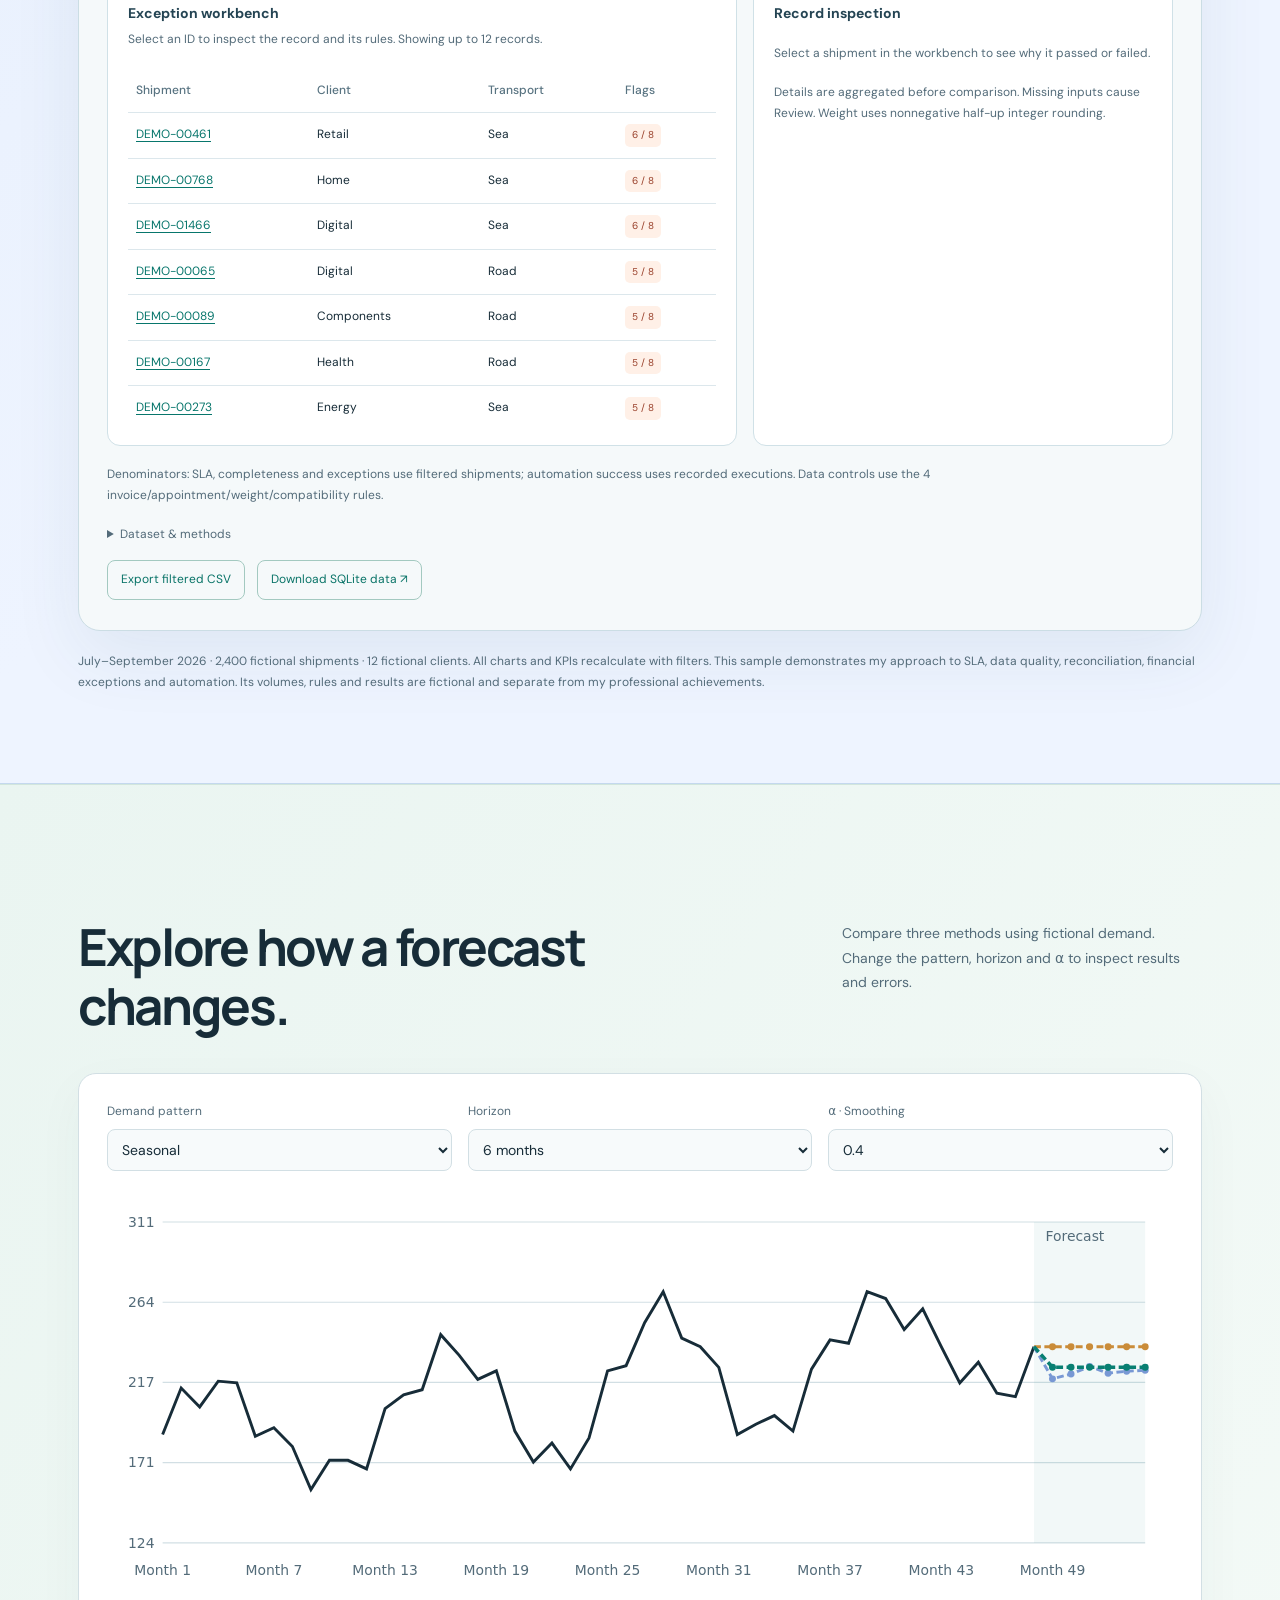
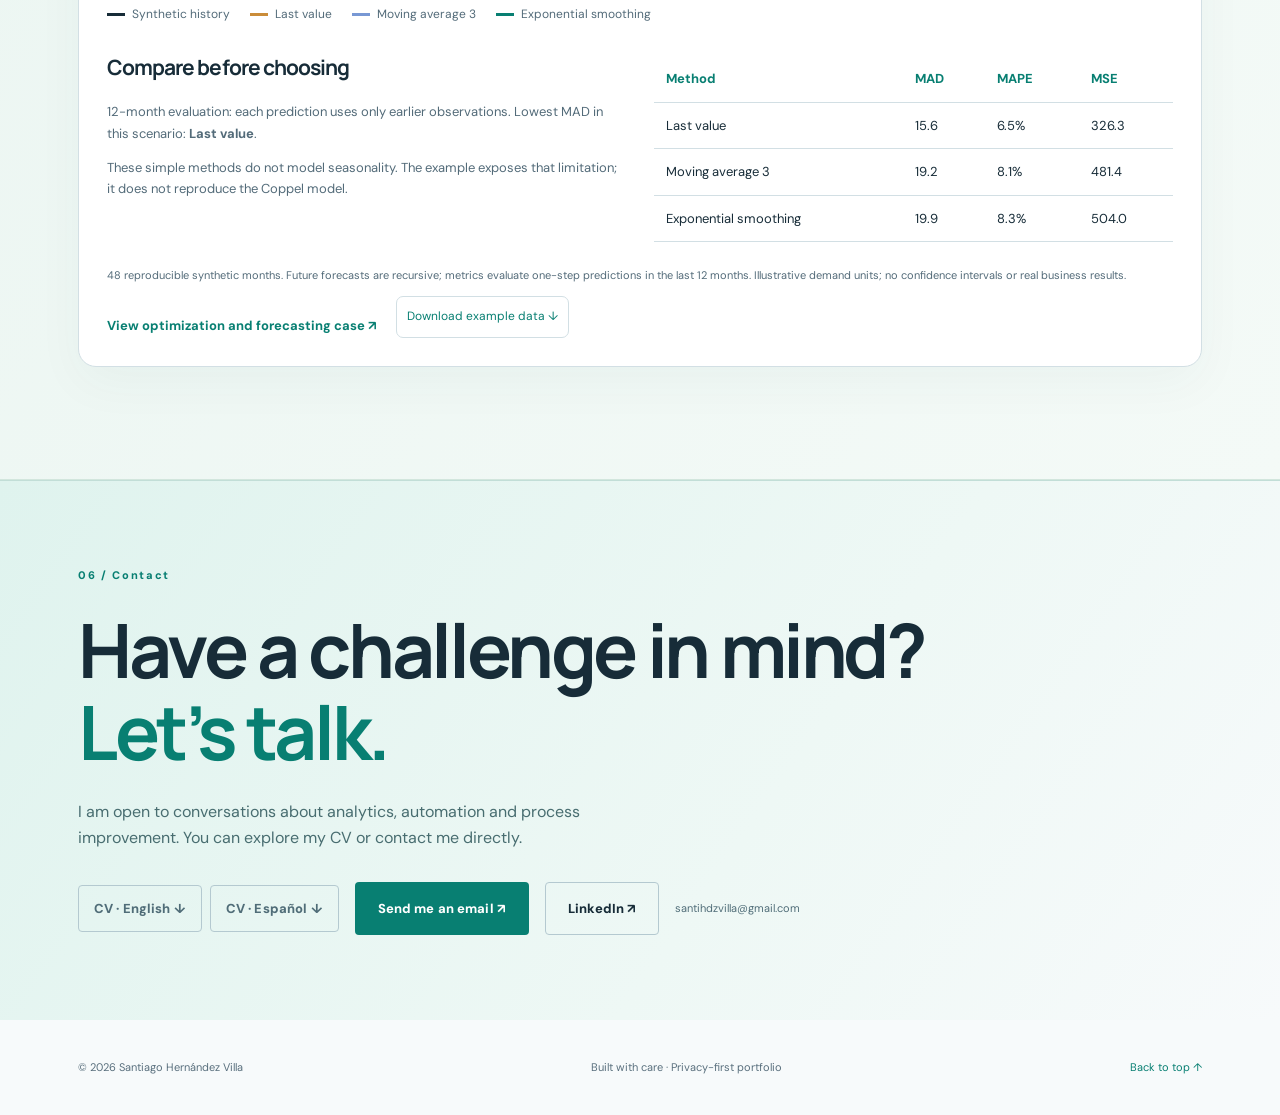
==== commit 2c8b1280: "Add files via upload" ====
--- a/index.html
+++ b/index.html
@@ -12,7 +12,7 @@
   <link rel="stylesheet" data-theme-sheet="day" href="dashboard/dashboard.css?v=3.5">
   <script defer src="dashboard/data.js"></script>
   <script defer src="dashboard/dashboard.js?v=3.5"></script>
-<link rel="stylesheet" data-theme-sheet="night" href="theme/night.css" disabled><link rel="stylesheet" data-theme-sheet="night" href="theme/dashboard-night.css?v=3.5" disabled><link rel="stylesheet" href="theme/theme.css?v=3.5"><script src="theme/theme.js"></script></head>
+<link rel="stylesheet" data-theme-sheet="night" href="theme/night.css" disabled><link rel="stylesheet" data-theme-sheet="night" href="theme/dashboard-night.css?v=3.5" disabled><link rel="stylesheet" href="theme/theme.css?v=3.6"><script src="theme/theme.js"></script></head>
 <body>
   <a class="skip" href="#main">Skip to content</a>
   <header class="topbar"><div class="container nav-inner">
@@ -30,8 +30,9 @@
       </div>
       <div class="hero-photo-wrap"><div class="photo-outline"></div><img src="assets/santiago-portrait-web.jpg" alt="Original photograph of Santiago Hernández Villa in front of a historic stone castle" class="hero-photo" width="720" height="960" /><div class="photo-caption"><span class="caption-line"></span><span data-i18n="photoCaption">ANALYTICS · AUTOMATION · IMPACT</span></div></div>
     </section>
+<section class="metrics"><div class="container metrics-inner"><div><strong>10+</strong><span data-i18n="metricProjects">multinational clients</span></div><div><strong>5M+</strong><span data-i18n="metricPillars">records in datasets analyzed</span></div><div><strong>45+</strong><span data-i18n="metricRetail">control points developed</span></div><div><strong>12</strong><span data-i18n="metricLean">portfolio case studies</span></div></div></section>
 <section id="about" class="section container about-grid profile-chapter"><div><div class="section-kicker">01 / <span data-i18n="navAbout">About</span></div><h2 data-i18n="aboutTitle">Engineering thinking.<br><span class="muted">Business impact.</span></h2></div><div class="about-copy"><p data-i18n="aboutP1">I work on problems where data, operations, and business requirements intersect. My focus is translating ambiguous requirements into reliable analytical logic, understandable KPIs, and practical solutions.</p><p data-i18n="aboutP2">My experience spans business intelligence and data quality, with academic work in forecasting, mathematical optimization, statistical analysis, and Lean process improvement.</p><div class="education"><span class="eyebrow" data-i18n="educationLabel">EDUCATION</span><div class="university-row"><img src="assets/education/tec.png" alt="Tecnológico de Monterrey" loading="lazy"><strong>Tecnológico de Monterrey</strong></div><span data-i18n="degree">B.S. Industrial & Systems Engineering · 2025</span><div class="profile-extras"><h3 data-i18n="honorsHeading">Honors & recognition</h3><p data-i18n="honorsText">CENEVAL EGEL Outstanding Performance Award (2025) · Academic Excellence Recognition, Tecnológico de Monterrey</p><h3 data-i18n="languagesHeading">Languages</h3><p data-i18n="languagesText">Spanish — Native · English — B2 (IELTS, as listed on CV) · French — Basic · Mandarin Chinese — Currently learning (level not assessed)</p><img class="nebrija-logo" src="assets/education/nebrija.png" alt="Universidad Nebrija" loading="lazy"><h3 data-i18n="exchangeHeading">International studies</h3><p data-i18n="exchangeText">Universidad Nebrija, Madrid · Business Administration & Management · August–December 2024</p></div></div></div></section>
-<section class="metrics"><div class="container metrics-inner"><div><strong>10+</strong><span data-i18n="metricProjects">multinational clients</span></div><div><strong>5M+</strong><span data-i18n="metricPillars">records in datasets analyzed</span></div><div><strong>45+</strong><span data-i18n="metricRetail">control points developed</span></div><div><strong>12</strong><span data-i18n="metricLean">portfolio case studies</span></div></div></section>
+
 <section id="experience" class="section section-alt journey-chapter"><div class="container"><div class="section-kicker">02 / <span data-i18n="navExperience">Experience</span></div><div class="section-heading"><h2 data-i18n="experienceTitle">From insight to implementation</h2><p data-i18n="experienceIntro">Connecting technical analysis with practical operations and continuous improvement.</p></div><div class="timeline"><article><div class="timeline-date">2024 — <span data-i18n="present">Present</span></div><div><h3 data-i18n="roleBI">Business Intelligence / Data Analytics</h3><div class="timeline-org">GEODIS SCO</div><p data-i18n="expBI">Data transformation, analytical business logic, KPI and dashboard development, data-quality controls, stakeholder collaboration, and workflow automation. I have worked with more than 10 multinational clients, analyzed datasets containing over 5 million records, and developed more than 45 control points for data quality and operational monitoring.</p></div></article><article><div class="timeline-date">2023 — 2024</div><div><h3 data-i18n="roleOE">Operational Excellence</h3><div class="timeline-org">GEODIS SCO</div><p data-i18n="expOE">Operational performance measurement, supplier metrics, reporting, and continuous improvement initiatives.</p></div></article><article><div class="timeline-date">2023 — 2025</div><div><h3 data-i18n="academicRole">Applied engineering projects</h3><div class="timeline-org">Tecnológico de Monterrey</div><p data-i18n="expAcademic">Team and individual projects in forecasting, mathematical optimization, routing heuristics, industrial statistics, and Lean redesign.</p></div></article></div></div></section>
 <section id="expertise" class="section section-alt"><div class="container"><div class="section-kicker">03 / <span data-i18n="navExpertise">Expertise</span></div><div class="section-heading"><h2 data-i18n="expertiseTitle">My technical toolkit</h2><p data-i18n="expertiseIntro">A structured overview of tools, methods, and capabilities supported by my résumé and project reports.</p></div><div class="skills-grid" id="skillsGrid"></div><p class="disclosure" data-i18n="skillsDisclaimer">Tools listed reflect résumé claims and documented coursework. Proficiency varies; project pages distinguish hands-on evidence from proposed demonstrations.</p></div></section>
 
